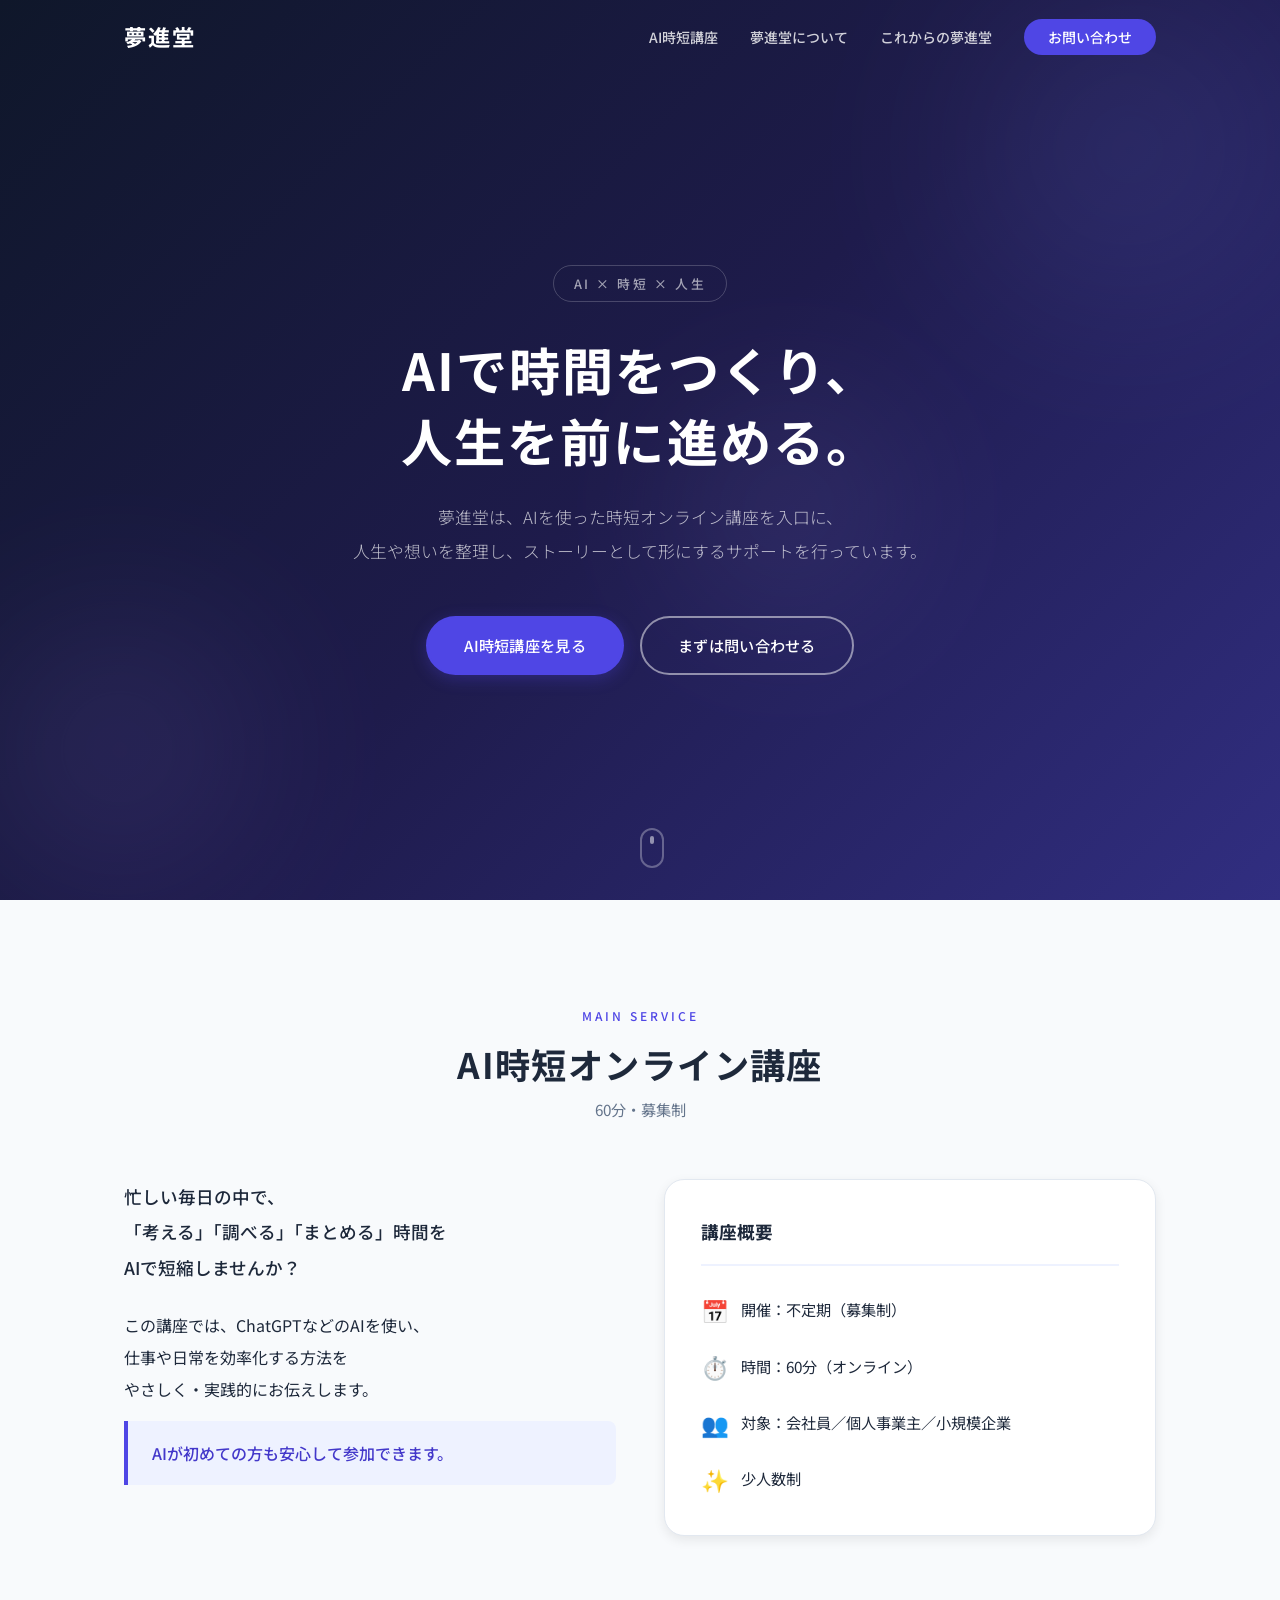
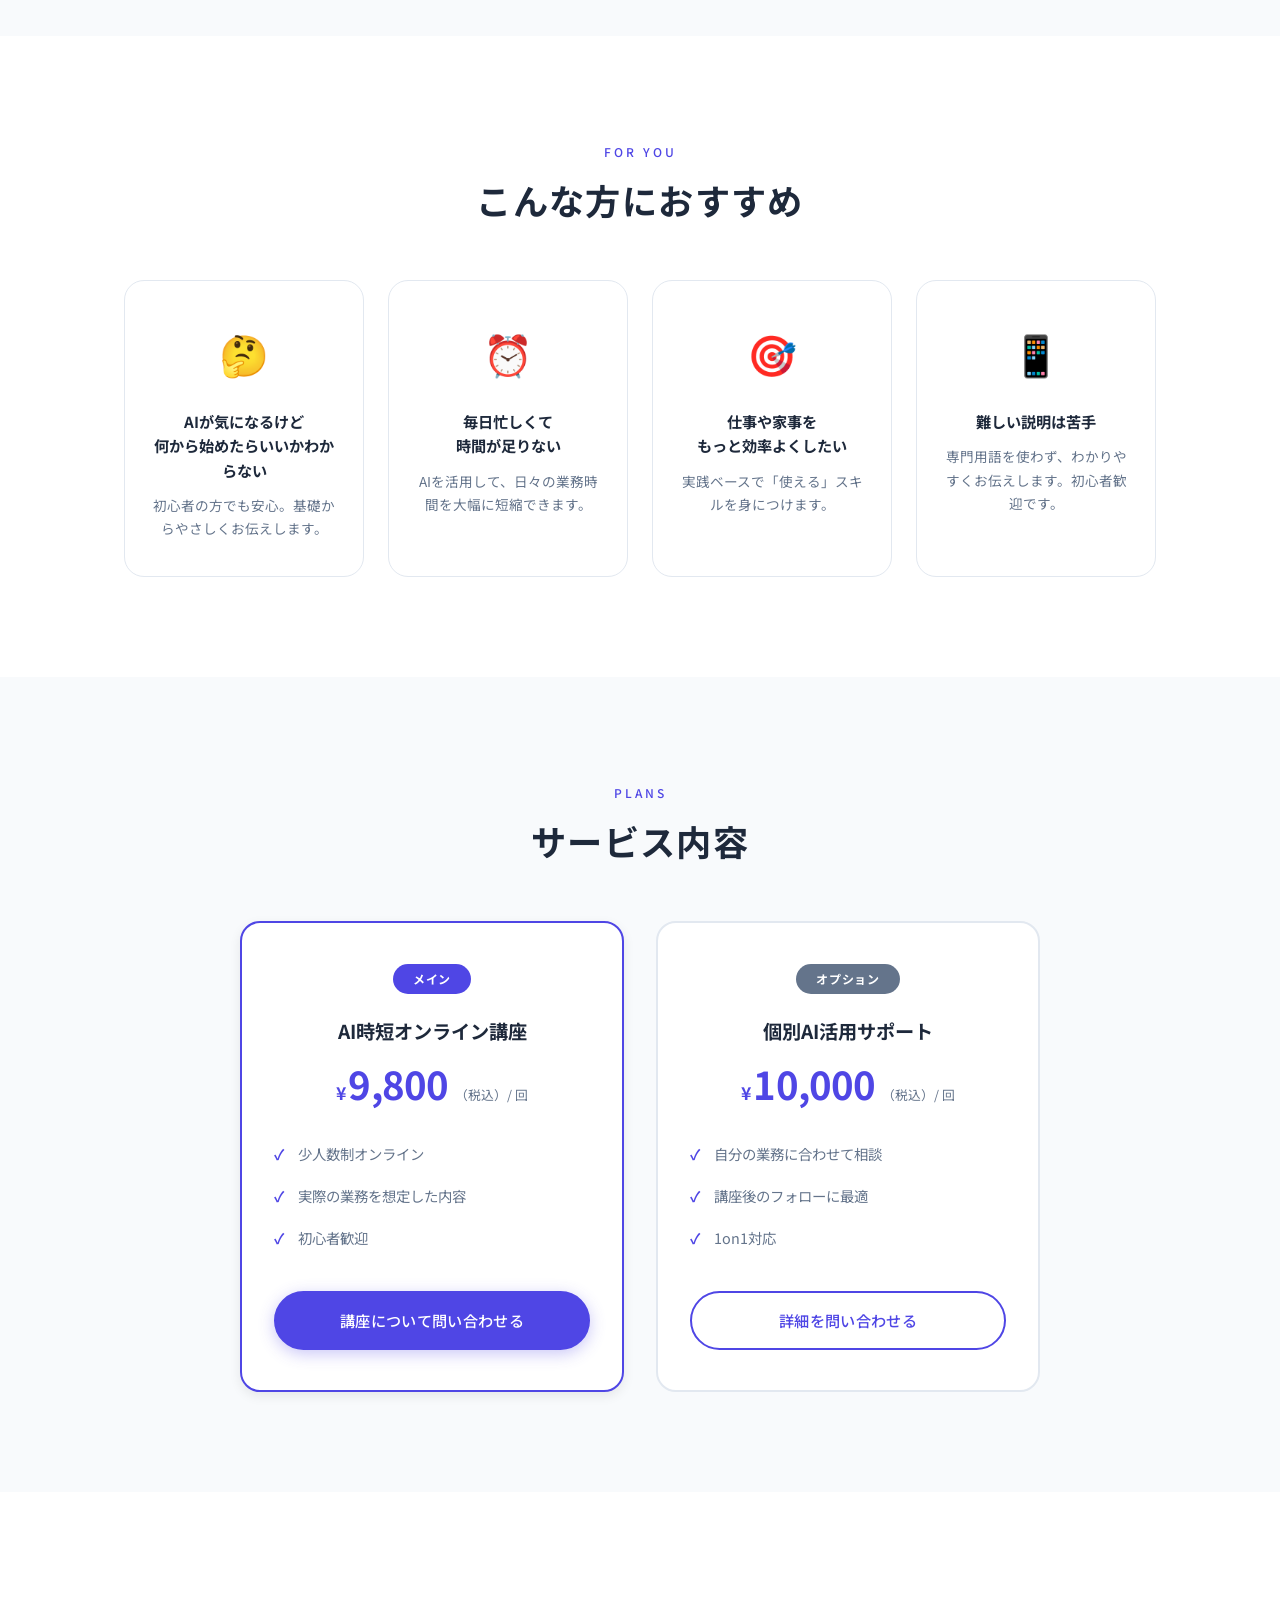
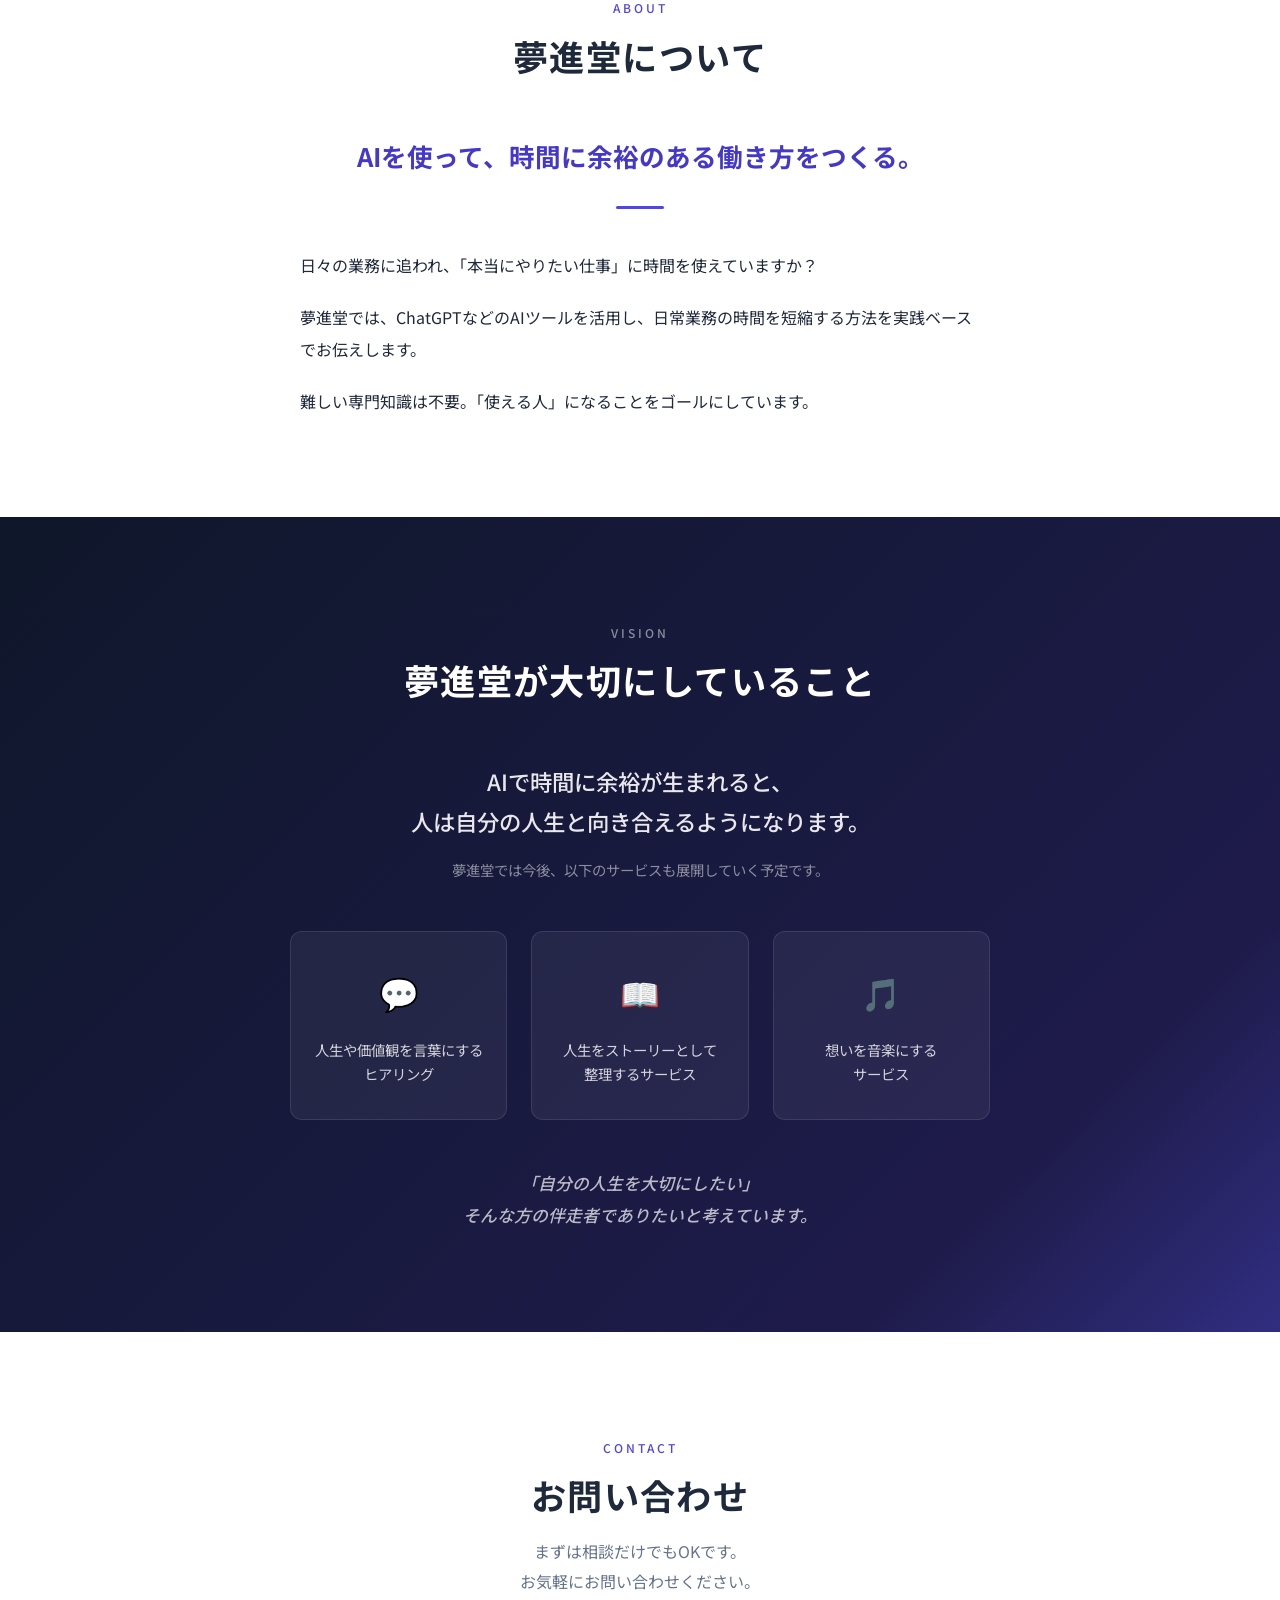
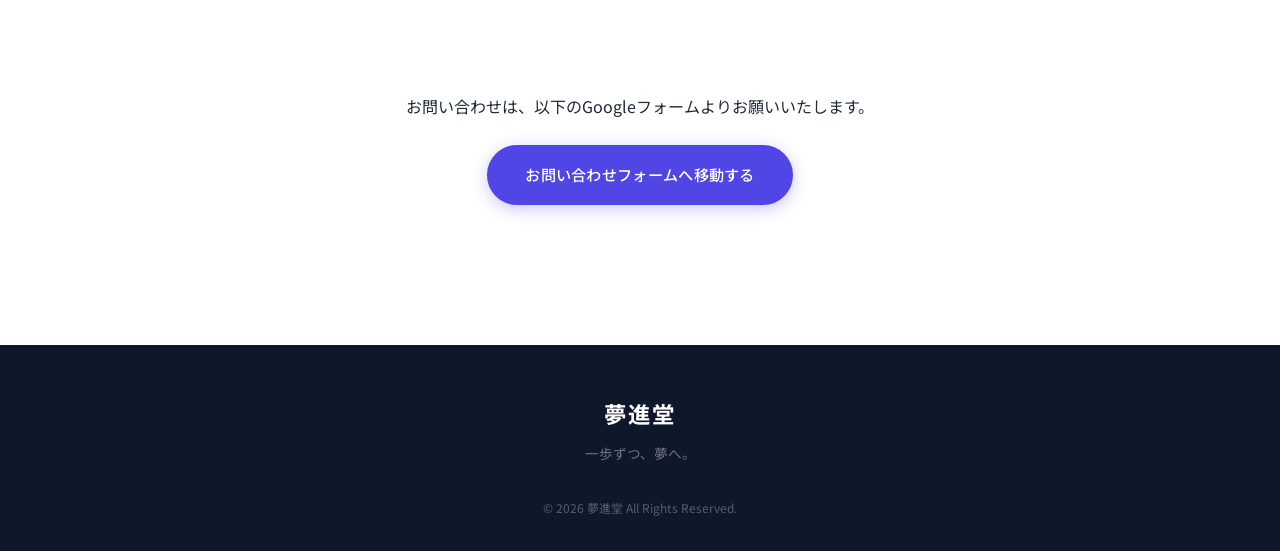
==== index.html @ 898b9e6b "Initial verification" ====
<!DOCTYPE html>
<html lang="ja">

<head>
    <meta charset="UTF-8">
    <meta name="viewport" content="width=device-width, initial-scale=1.0">
    <title>夢進堂 | AIで時間をつくり、人生を前に進める</title>
    <meta name="description" content="夢進堂は、AIを使った時短オンライン講座を入口に、人生や想いを整理し、ストーリーとして形にするサポートを行っています。会社員・個人事業主・小規模企業向け。">
    <meta property="og:title" content="夢進堂 | AIで時間をつくり、人生を前に進める">
    <meta property="og:description" content="AIを使った時短オンライン講座を入口に、人生や想いを整理し、ストーリーとして形にするサポートを行っています。">
    <meta property="og:type" content="website">
    <link rel="preconnect" href="https://fonts.googleapis.com">
    <link rel="preconnect" href="https://fonts.gstatic.com" crossorigin>
    <link href="https://fonts.googleapis.com/css2?family=Noto+Sans+JP:wght@300;400;500;700&display=swap"
        rel="stylesheet">
    <link rel="stylesheet" href="style.css">
</head>

<body>

    <!-- ========== ヘッダー ========== -->
    <header class="header" id="header">
        <div class="container header-inner">
            <a href="#" class="logo">夢進堂</a>
            <nav class="nav" id="nav">
                <ul class="nav-list">
                    <li><a href="#service" class="nav-link">AI時短講座</a></li>
                    <li><a href="#about" class="nav-link">夢進堂について</a></li>
                    <li><a href="#vision" class="nav-link">これからの夢進堂</a></li>
                    <li><a href="#contact" class="nav-link nav-cta">お問い合わせ</a></li>
                </ul>
            </nav>
            <button class="hamburger" id="hamburger" aria-label="メニューを開く">
                <span></span>
                <span></span>
                <span></span>
            </button>
        </div>
    </header>

    <!-- ========== ヒーロー ========== -->
    <section class="hero" id="hero">
        <div class="hero-orb hero-orb--1"></div>
        <div class="hero-orb hero-orb--2"></div>
        <div class="hero-orb hero-orb--3"></div>
        <div class="container hero-content">
            <p class="hero-label">AI × 時短 × 人生</p>
            <h1 class="hero-title">AIで時間をつくり、<br>人生を前に進める。</h1>
            <p class="hero-subtitle">夢進堂は、AIを使った時短オンライン講座を入口に、<br class="sp-hide">人生や想いを整理し、ストーリーとして形にするサポートを行っています。</p>
            <div class="hero-buttons">
                <a href="#service" class="btn btn--primary">AI時短講座を見る</a>
                <a href="#contact" class="btn btn--outline">まずは問い合わせる</a>
            </div>
        </div>
        <div class="scroll-indicator">
            <span></span>
        </div>
    </section>

    <!-- ========== サービス紹介 ========== -->
    <section class="section section--light" id="service">
        <div class="container">
            <div class="section-header fade-in">
                <span class="section-label">MAIN SERVICE</span>
                <h2 class="section-title">AI時短オンライン講座</h2>
                <p class="section-sub">60分・募集制</p>
            </div>
            <div class="service-grid fade-in">
                <div class="service-text">
                    <p class="service-lead">忙しい毎日の中で、<br>「考える」「調べる」「まとめる」時間を<br>AIで短縮しませんか？</p>
                    <p>この講座では、ChatGPTなどのAIを使い、<br>仕事や日常を効率化する方法を<br>やさしく・実践的にお伝えします。</p>
                    <p class="service-highlight">AIが初めての方も安心して参加できます。</p>
                </div>
                <div class="service-card">
                    <h3 class="service-card-title">講座概要</h3>
                    <ul class="service-list">
                        <li>
                            <span class="service-icon">📅</span>
                            <span>開催：不定期（募集制）</span>
                        </li>
                        <li>
                            <span class="service-icon">⏱️</span>
                            <span>時間：60分（オンライン）</span>
                        </li>
                        <li>
                            <span class="service-icon">👥</span>
                            <span>対象：会社員／個人事業主／小規模企業</span>
                        </li>
                        <li>
                            <span class="service-icon">✨</span>
                            <span>少人数制</span>
                        </li>
                    </ul>
                </div>
            </div>
        </div>
    </section>

    <!-- ========== こんな方におすすめ ========== -->
    <section class="section" id="features">
        <div class="container">
            <div class="section-header fade-in">
                <span class="section-label">FOR YOU</span>
                <h2 class="section-title">こんな方におすすめ</h2>
            </div>
            <div class="features-grid fade-in">
                <div class="feature-card">
                    <div class="feature-emoji">🤔</div>
                    <h3 class="feature-title">AIが気になるけど<br>何から始めたらいいかわからない</h3>
                    <p class="feature-desc">初心者の方でも安心。基礎からやさしくお伝えします。</p>
                </div>
                <div class="feature-card">
                    <div class="feature-emoji">⏰</div>
                    <h3 class="feature-title">毎日忙しくて<br>時間が足りない</h3>
                    <p class="feature-desc">AIを活用して、日々の業務時間を大幅に短縮できます。</p>
                </div>
                <div class="feature-card">
                    <div class="feature-emoji">🎯</div>
                    <h3 class="feature-title">仕事や家事を<br>もっと効率よくしたい</h3>
                    <p class="feature-desc">実践ベースで「使える」スキルを身につけます。</p>
                </div>
                <div class="feature-card">
                    <div class="feature-emoji">📱</div>
                    <h3 class="feature-title">難しい説明は苦手</h3>
                    <p class="feature-desc">専門用語を使わず、わかりやすくお伝えします。初心者歓迎です。</p>
                </div>
            </div>
        </div>
    </section>

    <!-- ========== サービス内容 ========== -->
    <section class="section section--light" id="plans">
        <div class="container">
            <div class="section-header fade-in">
                <span class="section-label">PLANS</span>
                <h2 class="section-title">サービス内容</h2>
            </div>
            <div class="plans-grid fade-in">
                <div class="plan-card plan-card--main">
                    <div class="plan-badge">メイン</div>
                    <h3 class="plan-title">AI時短オンライン講座</h3>
                    <div class="plan-price">
                        <span class="plan-price-yen">¥</span>
                        <span class="plan-price-num">9,800</span>
                        <span class="plan-price-unit">（税込）/ 回</span>
                    </div>
                    <ul class="plan-list">
                        <li>少人数制オンライン</li>
                        <li>実際の業務を想定した内容</li>
                        <li>初心者歓迎</li>
                    </ul>
                    <a href="#contact" class="btn btn--primary btn--full">講座について問い合わせる</a>
                </div>
                <div class="plan-card plan-card--option">
                    <div class="plan-badge plan-badge--option">オプション</div>
                    <h3 class="plan-title">個別AI活用サポート</h3>
                    <div class="plan-price">
                        <span class="plan-price-yen">¥</span>
                        <span class="plan-price-num">10,000</span>
                        <span class="plan-price-unit">（税込）/ 回</span>
                    </div>
                    <ul class="plan-list">
                        <li>自分の業務に合わせて相談</li>
                        <li>講座後のフォローに最適</li>
                        <li>1on1対応</li>
                    </ul>
                    <a href="#contact" class="btn btn--outline-dark btn--full">詳細を問い合わせる</a>
                </div>
            </div>
        </div>
    </section>

    <!-- ========== 夢進堂について ========== -->
    <section class="section" id="about">
        <div class="container">
            <div class="section-header fade-in">
                <span class="section-label">ABOUT</span>
                <h2 class="section-title">夢進堂について</h2>
            </div>
            <div class="about-content fade-in">
                <p class="about-lead">AIを使って、時間に余裕のある働き方をつくる。</p>
                <div class="about-body">
                    <p>日々の業務に追われ、「本当にやりたい仕事」に時間を使えていますか？</p>
                    <p>夢進堂では、ChatGPTなどのAIツールを活用し、日常業務の時間を短縮する方法を実践ベースでお伝えします。</p>
                    <p>難しい専門知識は不要。「使える人」になることをゴールにしています。</p>
                </div>
            </div>
        </div>
    </section>

    <!-- ========== これからの夢進堂 ========== -->
    <section class="section section--dark" id="vision">
        <div class="container">
            <div class="section-header fade-in">
                <span class="section-label section-label--light">VISION</span>
                <h2 class="section-title section-title--light">夢進堂が大切にしていること</h2>
            </div>
            <div class="vision-content fade-in">
                <p class="vision-lead">AIで時間に余裕が生まれると、<br>人は自分の人生と向き合えるようになります。</p>
                <p class="vision-intro">夢進堂では今後、以下のサービスも展開していく予定です。</p>
                <div class="vision-items">
                    <div class="vision-item">
                        <span class="vision-icon">💬</span>
                        <p>人生や価値観を言葉にする<br>ヒアリング</p>
                    </div>
                    <div class="vision-item">
                        <span class="vision-icon">📖</span>
                        <p>人生をストーリーとして<br>整理するサービス</p>
                    </div>
                    <div class="vision-item">
                        <span class="vision-icon">🎵</span>
                        <p>想いを音楽にする<br>サービス</p>
                    </div>
                </div>
                <p class="vision-closing">「自分の人生を大切にしたい」<br>そんな方の伴走者でありたいと考えています。</p>
            </div>
        </div>
    </section>

    <!-- ========== お問い合わせ ========== -->
    <section class="section" id="contact">
        <div class="container">
            <div class="section-header fade-in">
                <span class="section-label">CONTACT</span>
                <h2 class="section-title">お問い合わせ</h2>
                <p class="section-desc">まずは相談だけでもOKです。<br>お気軽にお問い合わせください。</p>
            </div>
            <div class="contact-wrap fade-in">
                <div class="contact-placeholder" style="text-align: center; padding: 40px 0;">
                    <p style="margin-bottom: 24px;">お問い合わせは、以下のGoogleフォームよりお願いいたします。</p>
                    <a href="https://docs.google.com/forms/" target="_blank" class="btn btn--primary"
                        id="googleFormBtn">お問い合わせフォームへ移動する</a>
                    <!-- 
                        Googleフォームを作成後、
                        1. 上記のhref=""の中にフォームのURLを入れてください。
                        2. もしくは、Googleフォームの「送信」→「< >」から埋め込みコードを取得し、
                           このdiv全体をそのコードに置き換えると、ページ内にフォームを表示できます。
                    -->
                </div>
            </div>
        </div>
    </section>

    <!-- ========== フッター ========== -->
    <footer class="footer">
        <div class="container footer-inner">
            <div class="footer-main">
                <p class="footer-logo">夢進堂</p>
                <p class="footer-tagline">一歩ずつ、夢へ。</p>
            </div>
            <p class="footer-copy">&copy; 2026 夢進堂 All Rights Reserved.</p>
        </div>
    </footer>

    <script src="script.js"></script>
</body>

</html>
---- style.css ----
/* ============================================
   夢進堂 - スタイルシート
   ============================================ */

/* ---------- カスタムプロパティ ---------- */
:root {
    --primary: #4f46e5;
    --primary-dark: #4338ca;
    --primary-light: #6366f1;
    --primary-subtle: #eef2ff;

    --text: #1e293b;
    --text-light: #64748b;
    --text-muted: #94a3b8;

    --bg: #ffffff;
    --bg-light: #f8fafc;
    --bg-dark: #0f172a;

    --border: #e2e8f0;

    --hero-start: #0f172a;
    --hero-mid: #1e1b4b;
    --hero-end: #312e81;

    --font: 'Noto Sans JP', 'Hiragino Sans', 'Hiragino Kaku Gothic ProN', 'Yu Gothic', sans-serif;

    --shadow-sm: 0 1px 3px rgba(0, 0, 0, 0.06);
    --shadow-md: 0 4px 12px rgba(0, 0, 0, 0.08);
    --shadow-lg: 0 12px 32px rgba(0, 0, 0, 0.1);
    --shadow-xl: 0 24px 48px rgba(0, 0, 0, 0.12);

    --radius-sm: 8px;
    --radius-md: 12px;
    --radius-lg: 20px;

    --ease: cubic-bezier(0.4, 0, 0.2, 1);
}

/* ---------- リセット ---------- */
*,
*::before,
*::after {
    margin: 0;
    padding: 0;
    box-sizing: border-box;
}

html {
    scroll-behavior: smooth;
    font-size: 16px;
}

body {
    font-family: var(--font);
    color: var(--text);
    background: var(--bg);
    line-height: 1.8;
    -webkit-font-smoothing: antialiased;
    overflow-x: hidden;
}

a {
    text-decoration: none;
    color: inherit;
    transition: color 0.3s var(--ease);
}

ul {
    list-style: none;
}

img {
    max-width: 100%;
    display: block;
}

/* ---------- コンテナ ---------- */
.container {
    width: 100%;
    max-width: 1080px;
    margin: 0 auto;
    padding: 0 24px;
}

/* ---------- ボタン ---------- */
.btn {
    display: inline-flex;
    align-items: center;
    justify-content: center;
    padding: 14px 36px;
    border-radius: 9999px;
    font-size: 0.95rem;
    font-weight: 500;
    letter-spacing: 0.02em;
    cursor: pointer;
    transition: all 0.3s var(--ease);
    border: 2px solid transparent;
    text-align: center;
}

.btn--primary {
    background: var(--primary);
    color: #fff;
    border-color: var(--primary);
    box-shadow: 0 4px 16px rgba(79, 70, 229, 0.3);
}

.btn--primary:hover {
    background: var(--primary-dark);
    border-color: var(--primary-dark);
    box-shadow: 0 6px 24px rgba(79, 70, 229, 0.4);
    transform: translateY(-2px);
}

.btn--outline {
    background: transparent;
    color: #fff;
    border-color: rgba(255, 255, 255, 0.5);
}

.btn--outline:hover {
    background: rgba(255, 255, 255, 0.1);
    border-color: #fff;
    transform: translateY(-2px);
}

.btn--outline-dark {
    background: transparent;
    color: var(--primary);
    border-color: var(--primary);
}

.btn--outline-dark:hover {
    background: var(--primary-subtle);
    transform: translateY(-2px);
}

.btn--full {
    width: 100%;
}

/* ============================================
   ヘッダー
   ============================================ */
.header {
    position: fixed;
    top: 0;
    left: 0;
    width: 100%;
    z-index: 1000;
    padding: 16px 0;
    transition: all 0.4s var(--ease);
}

.header.scrolled {
    background: rgba(255, 255, 255, 0.95);
    backdrop-filter: blur(12px);
    -webkit-backdrop-filter: blur(12px);
    box-shadow: 0 1px 12px rgba(0, 0, 0, 0.06);
    padding: 10px 0;
}

.header-inner {
    display: flex;
    align-items: center;
    justify-content: space-between;
}

.logo {
    font-size: 1.4rem;
    font-weight: 700;
    color: #fff;
    letter-spacing: 0.08em;
    transition: color 0.3s var(--ease);
}

.header.scrolled .logo {
    color: var(--text);
}

.nav-list {
    display: flex;
    align-items: center;
    gap: 32px;
}

.nav-link {
    font-size: 0.875rem;
    font-weight: 500;
    color: rgba(255, 255, 255, 0.8);
    transition: color 0.3s var(--ease);
    position: relative;
}

.nav-link::after {
    content: '';
    position: absolute;
    bottom: -4px;
    left: 0;
    width: 0;
    height: 2px;
    background: var(--primary-light);
    transition: width 0.3s var(--ease);
}

.nav-link:hover::after {
    width: 100%;
}

.nav-link:hover {
    color: #fff;
}

.header.scrolled .nav-link {
    color: var(--text-light);
}

.header.scrolled .nav-link:hover {
    color: var(--text);
}

.nav-cta {
    background: var(--primary);
    color: #fff !important;
    padding: 8px 24px;
    border-radius: 9999px;
    font-weight: 500;
}

.nav-cta::after {
    display: none;
}

.nav-cta:hover {
    background: var(--primary-dark);
    transform: translateY(-1px);
}

/* ハンバーガー */
.hamburger {
    display: none;
    background: none;
    border: none;
    cursor: pointer;
    width: 32px;
    height: 24px;
    position: relative;
    z-index: 1001;
}

.hamburger span {
    display: block;
    width: 100%;
    height: 2px;
    background: #fff;
    position: absolute;
    left: 0;
    transition: all 0.3s var(--ease);
}

.header.scrolled .hamburger span {
    background: var(--text);
}

.hamburger span:nth-child(1) {
    top: 0;
}

.hamburger span:nth-child(2) {
    top: 50%;
    transform: translateY(-50%);
}

.hamburger span:nth-child(3) {
    bottom: 0;
}

.hamburger.active span:nth-child(1) {
    top: 50%;
    transform: translateY(-50%) rotate(45deg);
}

.hamburger.active span:nth-child(2) {
    opacity: 0;
}

.hamburger.active span:nth-child(3) {
    bottom: 50%;
    transform: translateY(50%) rotate(-45deg);
}

/* ============================================
   ヒーロー
   ============================================ */
.hero {
    position: relative;
    min-height: 100vh;
    display: flex;
    align-items: center;
    justify-content: center;
    background: linear-gradient(135deg, var(--hero-start) 0%, var(--hero-mid) 50%, var(--hero-end) 100%);
    overflow: hidden;
}

.hero-orb {
    position: absolute;
    border-radius: 50%;
    filter: blur(80px);
    opacity: 0.15;
    pointer-events: none;
}

.hero-orb--1 {
    width: 500px;
    height: 500px;
    background: radial-gradient(circle, #818cf8, transparent 70%);
    top: -100px;
    right: -100px;
    animation: float1 8s ease-in-out infinite;
}

.hero-orb--2 {
    width: 400px;
    height: 400px;
    background: radial-gradient(circle, #a78bfa, transparent 70%);
    bottom: -50px;
    left: -80px;
    animation: float2 10s ease-in-out infinite;
}

.hero-orb--3 {
    width: 300px;
    height: 300px;
    background: radial-gradient(circle, #c4b5fd, transparent 70%);
    top: 40%;
    left: 50%;
    animation: float3 12s ease-in-out infinite;
}

@keyframes float1 {

    0%,
    100% {
        transform: translate(0, 0) scale(1);
    }

    50% {
        transform: translate(-40px, 60px) scale(1.1);
    }
}

@keyframes float2 {

    0%,
    100% {
        transform: translate(0, 0) scale(1);
    }

    50% {
        transform: translate(50px, -40px) scale(1.15);
    }
}

@keyframes float3 {

    0%,
    100% {
        transform: translate(0, 0) scale(1);
    }

    50% {
        transform: translate(-30px, -50px) scale(0.9);
    }
}

.hero-content {
    text-align: center;
    color: #fff;
    position: relative;
    z-index: 1;
    padding: 120px 24px 80px;
}

.hero-label {
    display: inline-block;
    font-size: 0.8rem;
    font-weight: 500;
    letter-spacing: 0.2em;
    color: rgba(255, 255, 255, 0.6);
    border: 1px solid rgba(255, 255, 255, 0.2);
    padding: 6px 20px;
    border-radius: 9999px;
    margin-bottom: 32px;
    animation: fadeInUp 0.8s var(--ease) 0.2s both;
}

.hero-title {
    font-size: clamp(1.8rem, 5vw, 3.2rem);
    font-weight: 700;
    line-height: 1.4;
    margin-bottom: 24px;
    letter-spacing: 0.04em;
    animation: fadeInUp 0.8s var(--ease) 0.4s both;
}

.hero-subtitle {
    font-size: clamp(0.9rem, 2vw, 1.05rem);
    line-height: 2;
    color: rgba(255, 255, 255, 0.7);
    margin-bottom: 48px;
    font-weight: 300;
    animation: fadeInUp 0.8s var(--ease) 0.6s both;
}

.hero-buttons {
    display: flex;
    gap: 16px;
    justify-content: center;
    flex-wrap: wrap;
    animation: fadeInUp 0.8s var(--ease) 0.8s both;
}

/* スクロールインジケーター */
.scroll-indicator {
    position: absolute;
    bottom: 32px;
    left: 50%;
    transform: translateX(-50%);
    z-index: 1;
    animation: fadeInUp 0.8s var(--ease) 1.2s both;
}

.scroll-indicator span {
    display: block;
    width: 24px;
    height: 40px;
    border: 2px solid rgba(255, 255, 255, 0.3);
    border-radius: 12px;
    position: relative;
}

.scroll-indicator span::after {
    content: '';
    position: absolute;
    top: 6px;
    left: 50%;
    width: 4px;
    height: 8px;
    background: rgba(255, 255, 255, 0.5);
    border-radius: 2px;
    transform: translateX(-50%);
    animation: scrollBounce 2s ease-in-out infinite;
}

@keyframes scrollBounce {

    0%,
    100% {
        transform: translateX(-50%) translateY(0);
        opacity: 1;
    }

    50% {
        transform: translateX(-50%) translateY(12px);
        opacity: 0.3;
    }
}

/* ============================================
   セクション共通
   ============================================ */
.section {
    padding: 100px 0;
}

.section--light {
    background: var(--bg-light);
}

.section--dark {
    background: linear-gradient(135deg, var(--hero-start) 0%, var(--hero-mid) 80%, var(--hero-end) 100%);
    color: #fff;
}

.section-header {
    text-align: center;
    margin-bottom: 56px;
}

.section-label {
    display: inline-block;
    font-size: 0.75rem;
    font-weight: 500;
    letter-spacing: 0.25em;
    color: var(--primary);
    margin-bottom: 12px;
    text-transform: uppercase;
}

.section-label--light {
    color: rgba(255, 255, 255, 0.5);
}

.section-title {
    font-size: clamp(1.5rem, 3.5vw, 2.2rem);
    font-weight: 700;
    line-height: 1.4;
    letter-spacing: 0.04em;
}

.section-title--light {
    color: #fff;
}

.section-sub {
    margin-top: 8px;
    color: var(--text-light);
    font-size: 0.95rem;
}

.section-desc {
    margin-top: 16px;
    color: var(--text-light);
    font-size: 1rem;
    line-height: 1.9;
}

/* ============================================
   サービスセクション
   ============================================ */
.service-grid {
    display: grid;
    grid-template-columns: 1fr 1fr;
    gap: 48px;
    align-items: start;
}

.service-text {
    font-size: 1rem;
    line-height: 2;
}

.service-lead {
    font-size: 1.1rem;
    font-weight: 500;
    margin-bottom: 24px;
    color: var(--text);
}

.service-text p+p {
    margin-top: 16px;
}

.service-highlight {
    margin-top: 24px;
    padding: 16px 24px;
    background: var(--primary-subtle);
    border-left: 4px solid var(--primary);
    border-radius: 0 var(--radius-sm) var(--radius-sm) 0;
    font-weight: 500;
    color: var(--primary-dark);
}

.service-card {
    background: var(--bg);
    border-radius: var(--radius-lg);
    padding: 36px;
    box-shadow: var(--shadow-md);
    border: 1px solid var(--border);
}

.service-card-title {
    font-size: 1.1rem;
    font-weight: 700;
    margin-bottom: 24px;
    padding-bottom: 16px;
    border-bottom: 2px solid var(--primary-subtle);
}

.service-list {
    display: flex;
    flex-direction: column;
    gap: 16px;
}

.service-list li {
    display: flex;
    align-items: center;
    gap: 12px;
    font-size: 0.95rem;
}

.service-icon {
    font-size: 1.4rem;
    flex-shrink: 0;
}

/* ============================================
   特徴セクション
   ============================================ */
.features-grid {
    display: grid;
    grid-template-columns: repeat(4, 1fr);
    gap: 24px;
}

.feature-card {
    background: var(--bg);
    border: 1px solid var(--border);
    border-radius: var(--radius-lg);
    padding: 36px 24px;
    text-align: center;
    transition: all 0.3s var(--ease);
}

.feature-card:hover {
    transform: translateY(-6px);
    box-shadow: var(--shadow-lg);
    border-color: var(--primary-subtle);
}

.feature-emoji {
    font-size: 2.5rem;
    margin-bottom: 20px;
}

.feature-title {
    font-size: 0.95rem;
    font-weight: 700;
    line-height: 1.6;
    margin-bottom: 12px;
}

.feature-desc {
    font-size: 0.85rem;
    color: var(--text-light);
    line-height: 1.7;
}

/* ============================================
   プランセクション
   ============================================ */
.plans-grid {
    display: grid;
    grid-template-columns: 1fr 1fr;
    gap: 32px;
    max-width: 800px;
    margin: 0 auto;
}

.plan-card {
    background: var(--bg);
    border-radius: var(--radius-lg);
    padding: 40px 32px;
    text-align: center;
    border: 2px solid var(--border);
    transition: all 0.3s var(--ease);
    position: relative;
}

.plan-card--main {
    border-color: var(--primary);
    box-shadow: var(--shadow-md);
}

.plan-card:hover {
    transform: translateY(-4px);
    box-shadow: var(--shadow-lg);
}

.plan-badge {
    display: inline-block;
    background: var(--primary);
    color: #fff;
    font-size: 0.75rem;
    font-weight: 700;
    padding: 4px 20px;
    border-radius: 9999px;
    margin-bottom: 20px;
    letter-spacing: 0.08em;
}

.plan-badge--option {
    background: var(--text-light);
}

.plan-title {
    font-size: 1.2rem;
    font-weight: 700;
    margin-bottom: 16px;
}

.plan-price {
    margin-bottom: 24px;
    display: flex;
    align-items: baseline;
    justify-content: center;
    gap: 2px;
}

.plan-price-yen {
    font-size: 1.1rem;
    font-weight: 700;
    color: var(--primary);
}

.plan-price-num {
    font-size: 2.4rem;
    font-weight: 700;
    color: var(--primary);
    line-height: 1;
    letter-spacing: -0.02em;
}

.plan-price-unit {
    font-size: 0.8rem;
    color: var(--text-light);
    margin-left: 4px;
}

.form-error {
    background: #fef2f2;
    border: 1px solid #fecaca;
    color: #dc2626;
    padding: 12px 16px;
    border-radius: var(--radius-sm);
    font-size: 0.85rem;
    line-height: 1.6;
}

.btn-loading {
    display: inline-flex;
    align-items: center;
    gap: 8px;
}

.btn[disabled] {
    opacity: 0.6;
    cursor: not-allowed;
    transform: none !important;
}

.plan-list {
    text-align: left;
    margin-bottom: 32px;
}

.plan-list li {
    padding: 8px 0;
    font-size: 0.9rem;
    color: var(--text-light);
    position: relative;
    padding-left: 24px;
}

.plan-list li::before {
    content: '✓';
    position: absolute;
    left: 0;
    color: var(--primary);
    font-weight: 700;
}

/* ============================================
   Aboutセクション
   ============================================ */
.about-content {
    max-width: 680px;
    margin: 0 auto;
    text-align: center;
}

.about-lead {
    font-size: clamp(1.2rem, 2.5vw, 1.6rem);
    font-weight: 700;
    line-height: 1.6;
    margin-bottom: 40px;
    color: var(--primary-dark);
    position: relative;
    padding-bottom: 32px;
}

.about-lead::after {
    content: '';
    position: absolute;
    bottom: 0;
    left: 50%;
    transform: translateX(-50%);
    width: 48px;
    height: 3px;
    background: var(--primary);
    border-radius: 2px;
}

.about-body {
    text-align: left;
    font-size: 1rem;
    line-height: 2;
}

.about-body p+p {
    margin-top: 20px;
}

/* ============================================
   ビジョンセクション
   ============================================ */
.vision-content {
    max-width: 700px;
    margin: 0 auto;
    text-align: center;
}

.vision-lead {
    font-size: clamp(1.1rem, 2.5vw, 1.4rem);
    font-weight: 500;
    line-height: 1.8;
    margin-bottom: 16px;
    color: rgba(255, 255, 255, 0.9);
}

.vision-intro {
    font-size: 0.9rem;
    color: rgba(255, 255, 255, 0.5);
    margin-bottom: 48px;
}

.vision-items {
    display: grid;
    grid-template-columns: repeat(3, 1fr);
    gap: 24px;
    margin-bottom: 48px;
}

.vision-item {
    background: rgba(255, 255, 255, 0.06);
    border: 1px solid rgba(255, 255, 255, 0.1);
    border-radius: var(--radius-md);
    padding: 32px 20px;
    transition: all 0.3s var(--ease);
}

.vision-item:hover {
    background: rgba(255, 255, 255, 0.1);
    transform: translateY(-4px);
}

.vision-icon {
    font-size: 2rem;
    display: block;
    margin-bottom: 16px;
}

.vision-item p {
    font-size: 0.9rem;
    line-height: 1.7;
    color: rgba(255, 255, 255, 0.8);
}

.vision-closing {
    font-size: 1.05rem;
    font-weight: 500;
    line-height: 1.9;
    color: rgba(255, 255, 255, 0.7);
    font-style: italic;
}

/* ============================================
   お問い合わせセクション
   ============================================ */
.contact-wrap {
    max-width: 560px;
    margin: 0 auto;
}

.contact-form {
    display: flex;
    flex-direction: column;
    gap: 24px;
}

.form-group {
    display: flex;
    flex-direction: column;
    gap: 6px;
}

.form-group label {
    font-size: 0.85rem;
    font-weight: 500;
    color: var(--text);
}

.req {
    color: #ef4444;
    font-size: 0.8rem;
}

.form-group input,
.form-group select,
.form-group textarea {
    width: 100%;
    padding: 14px 16px;
    border: 1px solid var(--border);
    border-radius: var(--radius-sm);
    font-family: var(--font);
    font-size: 0.95rem;
    color: var(--text);
    background: var(--bg);
    transition: border-color 0.3s var(--ease), box-shadow 0.3s var(--ease);
    outline: none;
}

.form-group input:focus,
.form-group select:focus,
.form-group textarea:focus {
    border-color: var(--primary);
    box-shadow: 0 0 0 3px rgba(79, 70, 229, 0.1);
}

.form-group input::placeholder,
.form-group textarea::placeholder {
    color: var(--text-muted);
}

.form-group textarea {
    resize: vertical;
    min-height: 120px;
}

.contact-thanks {
    text-align: center;
    padding: 60px 24px;
}

.thanks-icon {
    font-size: 3rem;
    margin-bottom: 24px;
}

.contact-thanks h3 {
    font-size: 1.3rem;
    font-weight: 700;
    margin-bottom: 12px;
}

.contact-thanks p {
    color: var(--text-light);
}

/* ============================================
   フッター
   ============================================ */
.footer {
    background: var(--bg-dark);
    color: rgba(255, 255, 255, 0.6);
    padding: 48px 0 32px;
}

.footer-inner {
    text-align: center;
}

.footer-logo {
    font-size: 1.4rem;
    font-weight: 700;
    color: #fff;
    letter-spacing: 0.08em;
    margin-bottom: 8px;
}

.footer-tagline {
    font-size: 0.85rem;
    color: rgba(255, 255, 255, 0.4);
    margin-bottom: 32px;
}

.footer-copy {
    font-size: 0.75rem;
    color: rgba(255, 255, 255, 0.3);
}

/* ============================================
   フェードインアニメーション
   ============================================ */
.fade-in {
    opacity: 0;
    transform: translateY(32px);
    transition: opacity 0.8s var(--ease), transform 0.8s var(--ease);
}

.fade-in.visible {
    opacity: 1;
    transform: translateY(0);
}

@keyframes fadeInUp {
    from {
        opacity: 0;
        transform: translateY(24px);
    }

    to {
        opacity: 1;
        transform: translateY(0);
    }
}

/* ============================================
   レスポンシブ
   ============================================ */
@media (max-width: 900px) {
    .features-grid {
        grid-template-columns: repeat(2, 1fr);
    }
}

@media (max-width: 768px) {
    .section {
        padding: 72px 0;
    }

    /* ナビ */
    .hamburger {
        display: block;
    }

    .nav {
        position: fixed;
        top: 0;
        right: -100%;
        width: 80%;
        max-width: 320px;
        height: 100vh;
        background: var(--bg);
        box-shadow: -8px 0 32px rgba(0, 0, 0, 0.15);
        transition: right 0.4s var(--ease);
        z-index: 1000;
        display: flex;
        align-items: center;
        justify-content: center;
    }

    .nav.open {
        right: 0;
    }

    .nav-list {
        flex-direction: column;
        gap: 24px;
    }

    .nav-link {
        font-size: 1rem;
        color: var(--text) !important;
    }

    .nav-cta {
        color: #fff !important;
    }

    .nav-link::after {
        bottom: -2px;
    }

    .nav-overlay {
        position: fixed;
        top: 0;
        left: 0;
        width: 100%;
        height: 100%;
        background: rgba(0, 0, 0, 0.4);
        z-index: 999;
        opacity: 0;
        pointer-events: none;
        transition: opacity 0.3s var(--ease);
    }

    .nav-overlay.open {
        opacity: 1;
        pointer-events: auto;
    }

    /* ヒーロー */
    .hero-content {
        padding: 100px 20px 60px;
    }

    .hero-subtitle {
        font-size: 0.9rem;
    }

    .sp-hide {
        display: none;
    }

    /* サービス */
    .service-grid {
        grid-template-columns: 1fr;
        gap: 32px;
    }

    /* プラン */
    .plans-grid {
        grid-template-columns: 1fr;
        max-width: 400px;
    }

    /* ビジョン */
    .vision-items {
        grid-template-columns: 1fr;
        max-width: 320px;
        margin-left: auto;
        margin-right: auto;
    }
}

@media (max-width: 480px) {
    .section {
        padding: 56px 0;
    }

    .section-header {
        margin-bottom: 40px;
    }

    .features-grid {
        grid-template-columns: 1fr;
        max-width: 360px;
        margin-left: auto;
        margin-right: auto;
    }

    .hero-buttons {
        flex-direction: column;
        align-items: center;
    }

    .hero-buttons .btn {
        width: 100%;
        max-width: 280px;
    }
}
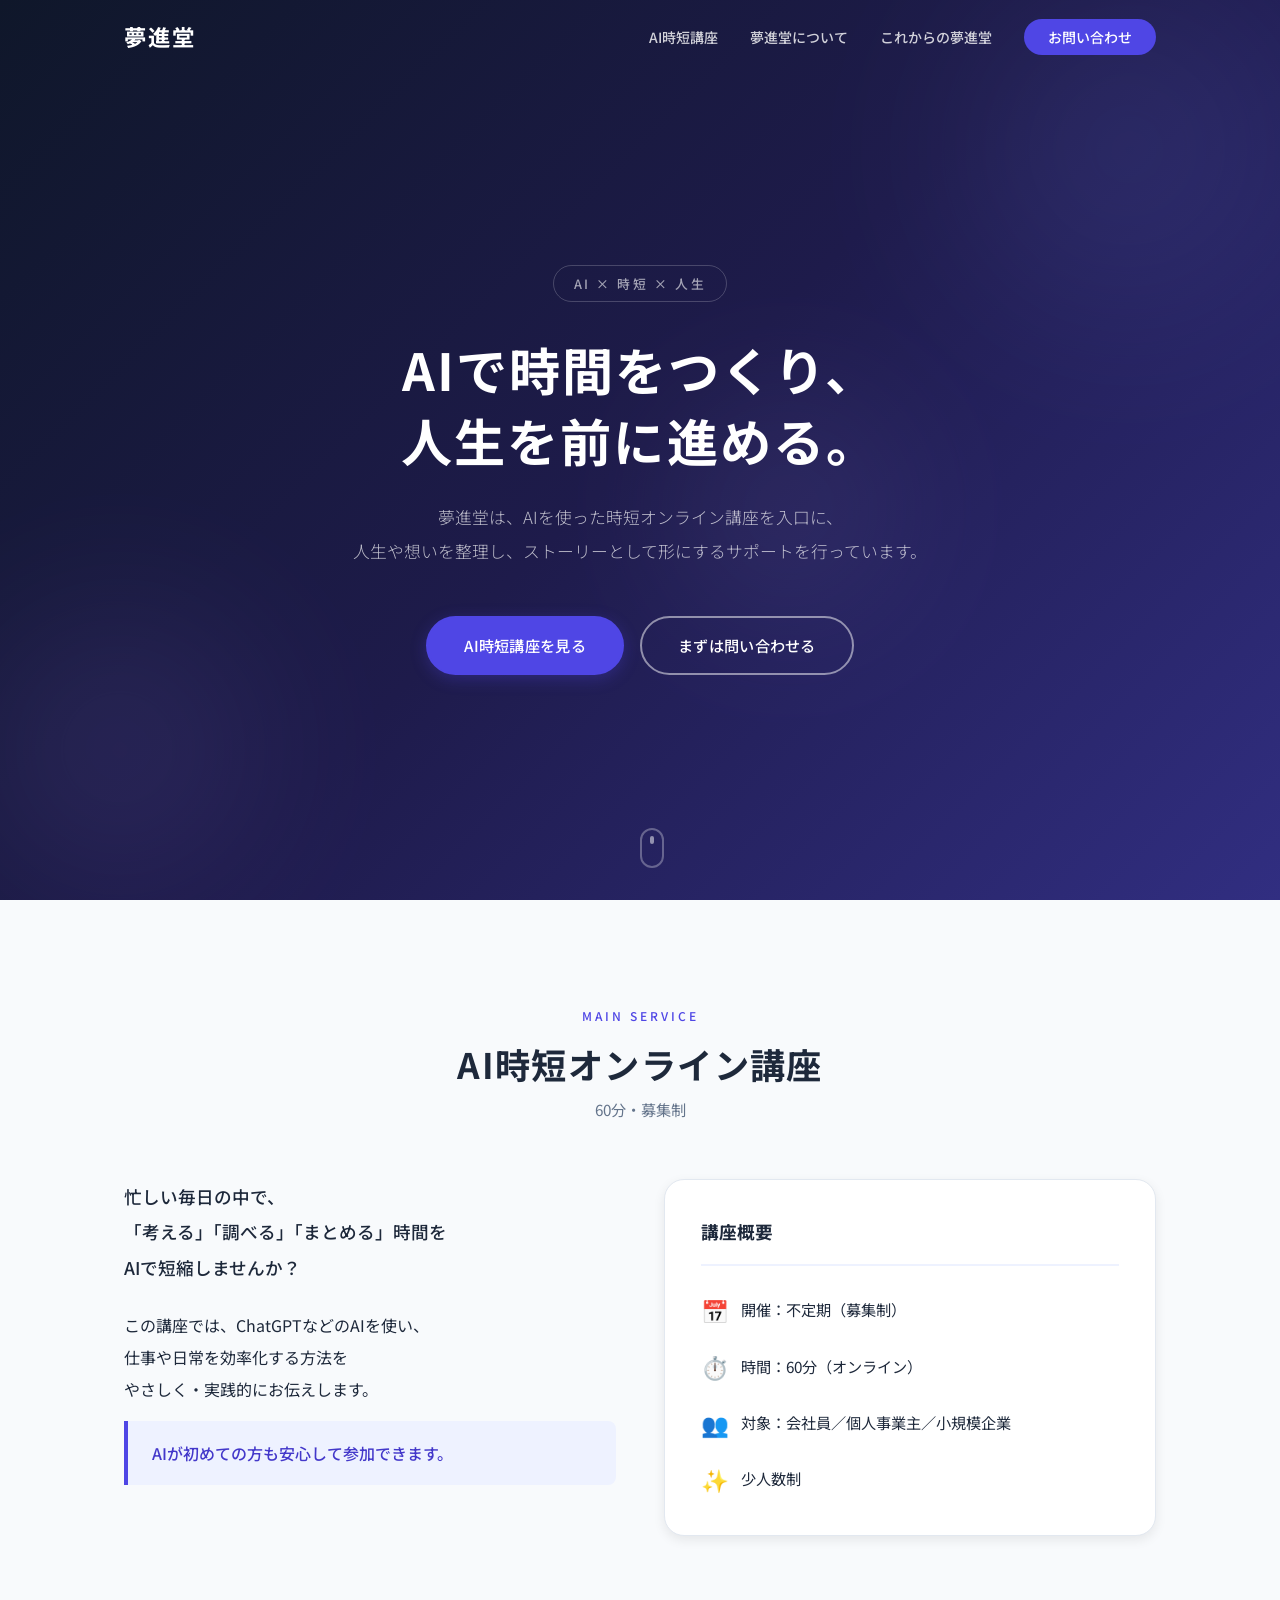
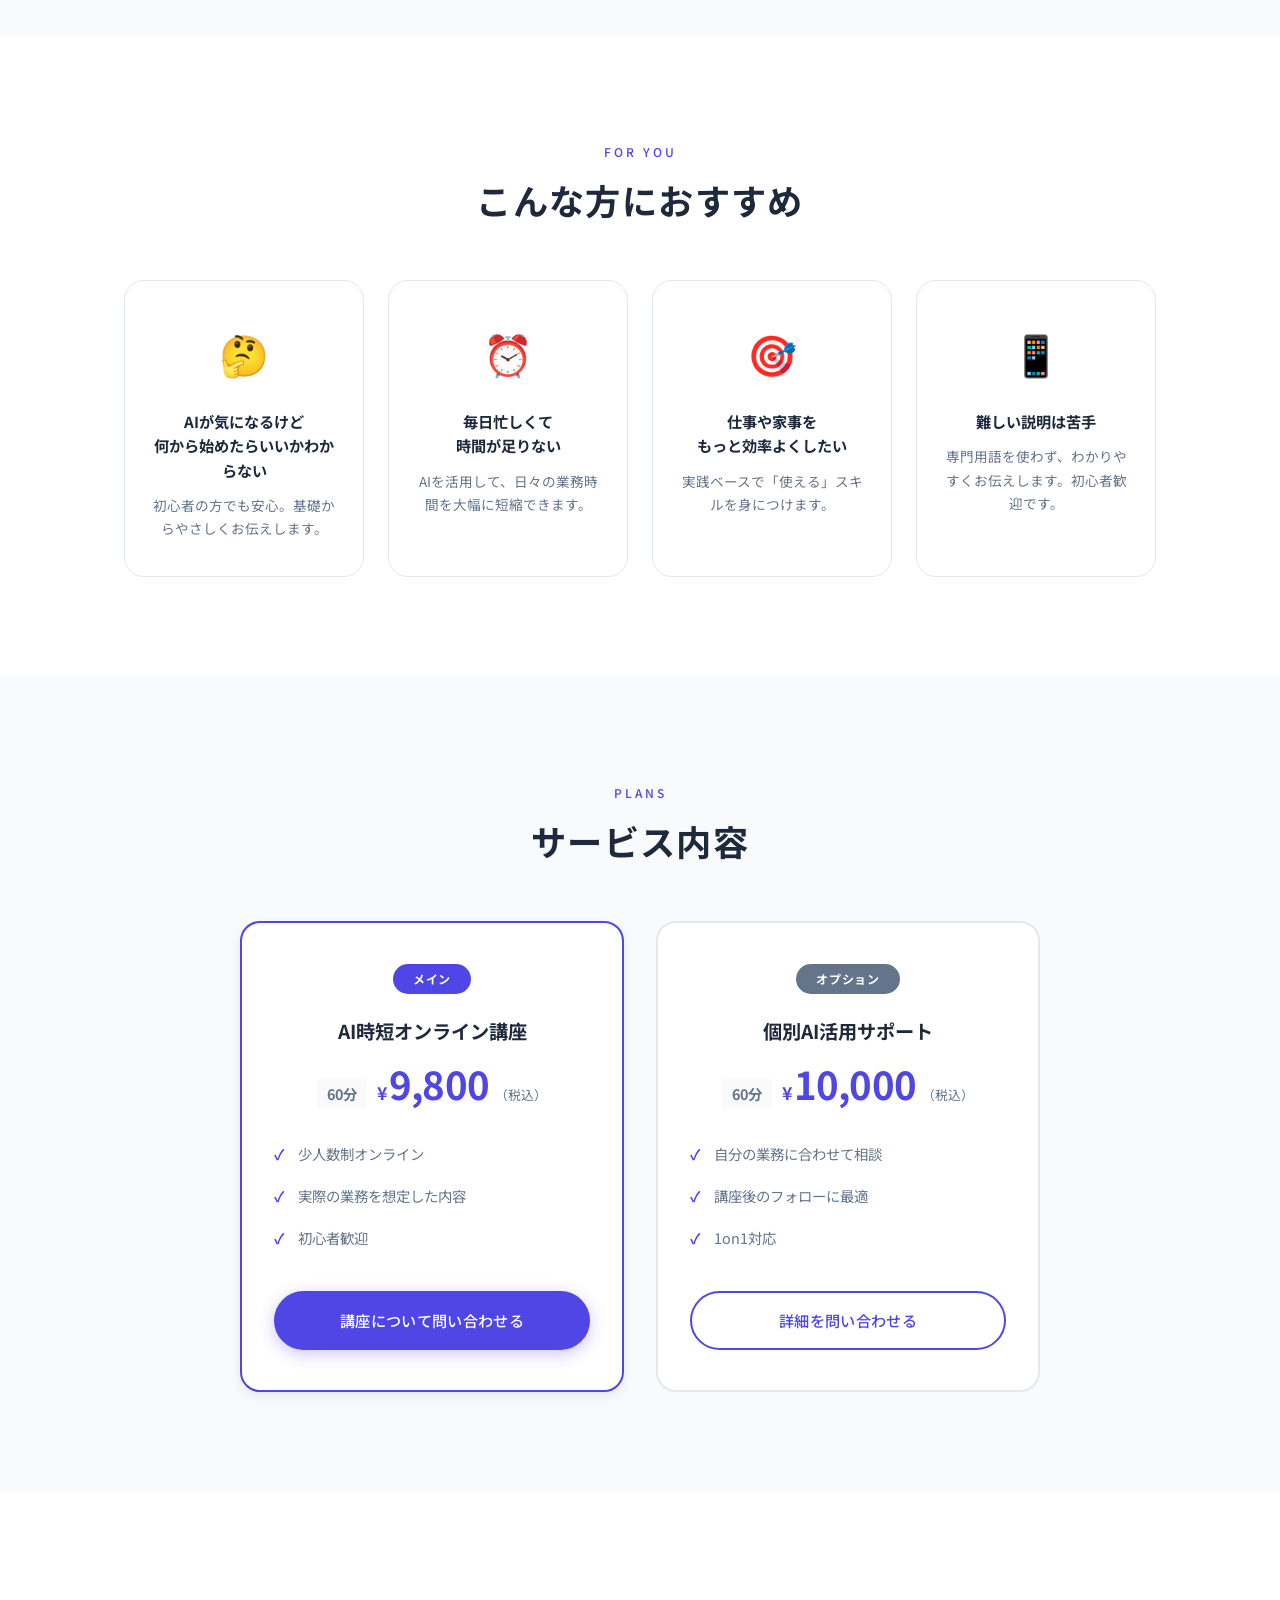
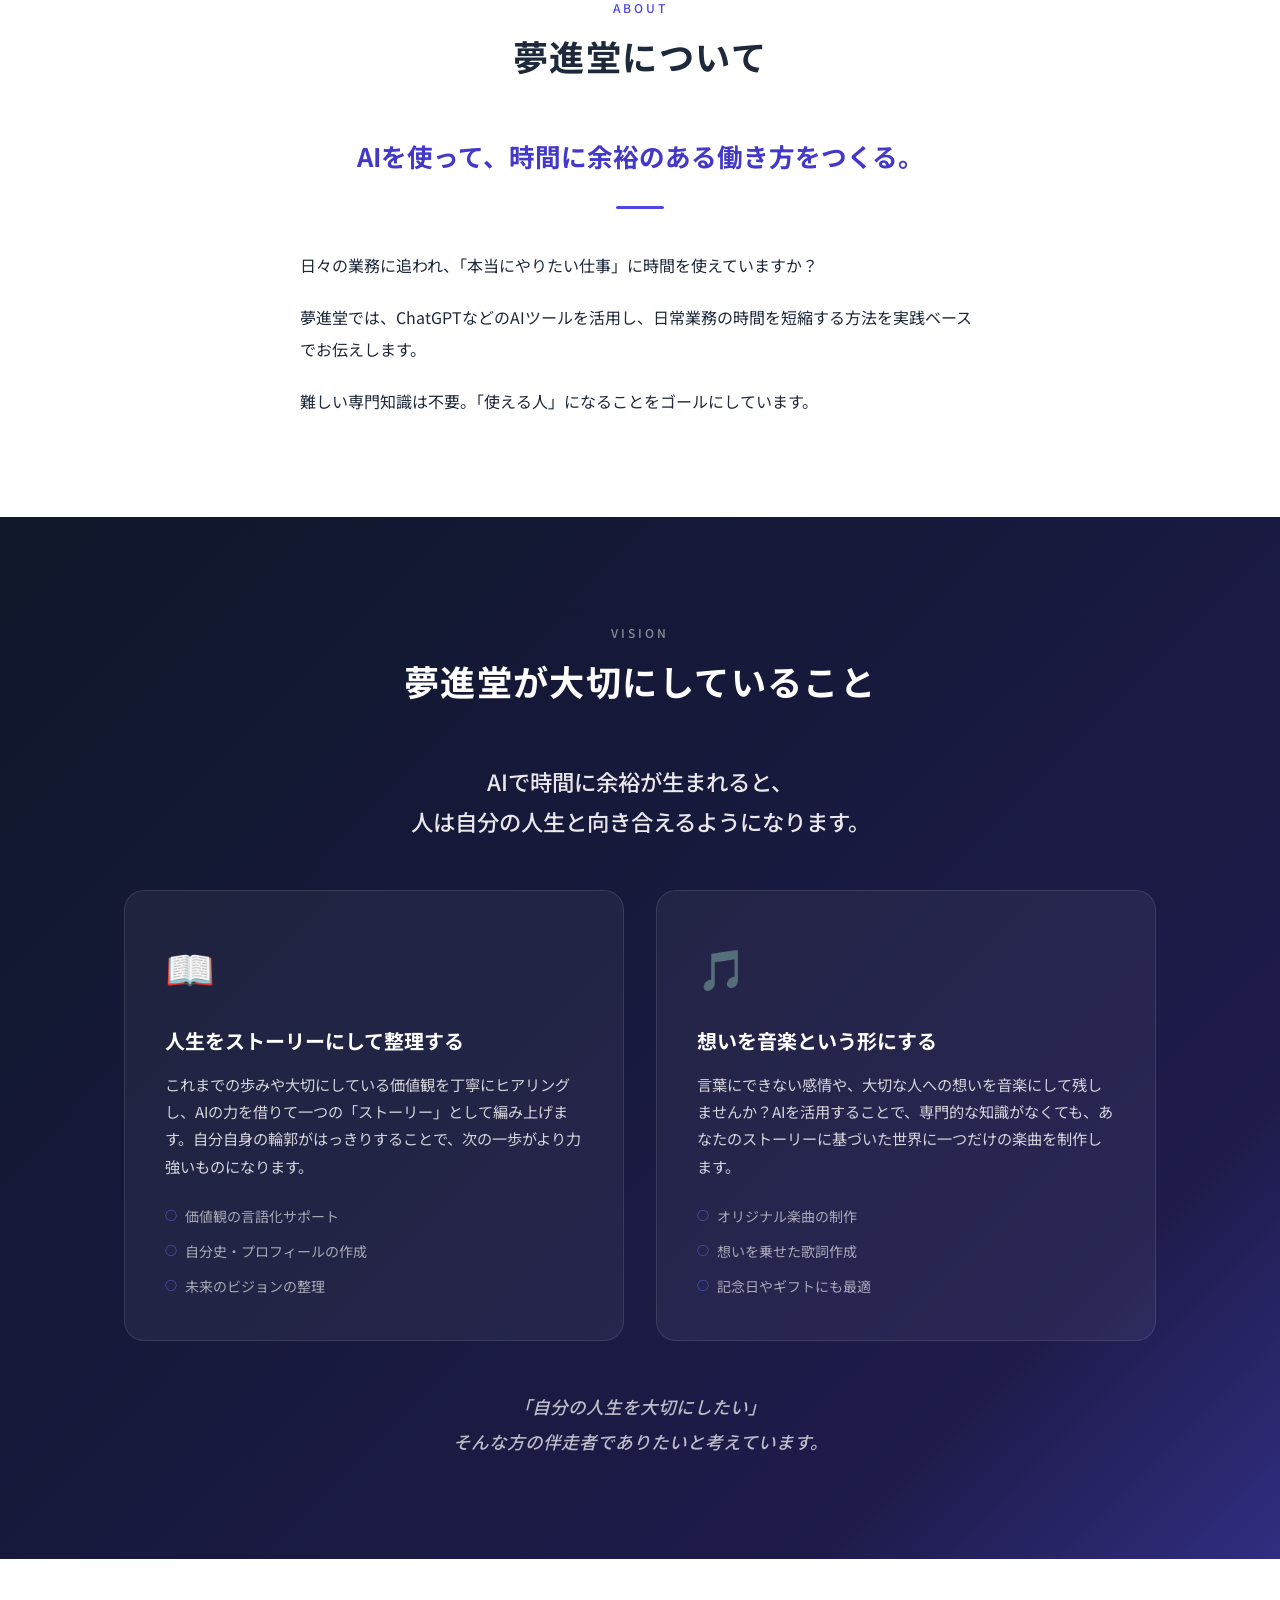
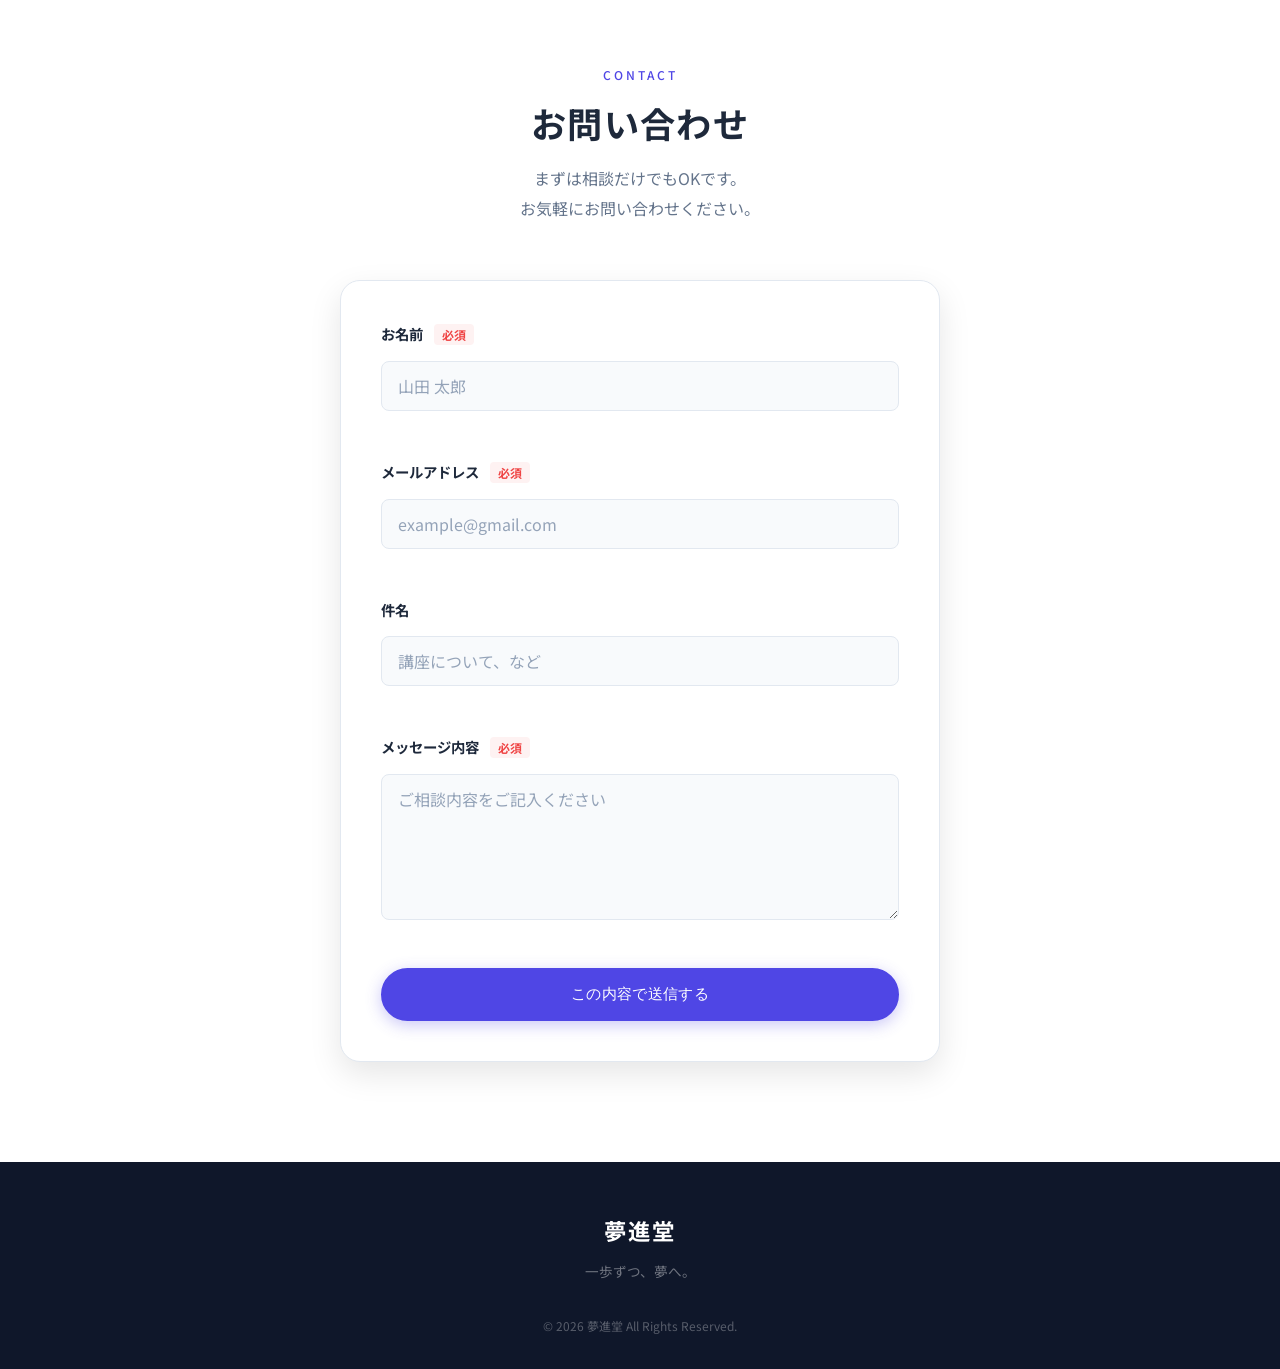
==== commit cb79d48c: "Webサイトの内容を更新" ====
--- a/index.html
+++ b/index.html
@@ -140,9 +140,10 @@
                     <div class="plan-badge">メイン</div>
                     <h3 class="plan-title">AI時短オンライン講座</h3>
                     <div class="plan-price">
+                        <span class="plan-duration">60分</span>
                         <span class="plan-price-yen">¥</span>
                         <span class="plan-price-num">9,800</span>
-                        <span class="plan-price-unit">（税込）/ 回</span>
+                        <span class="plan-price-unit">（税込）</span>
                     </div>
                     <ul class="plan-list">
                         <li>少人数制オンライン</li>
@@ -155,9 +156,10 @@
                     <div class="plan-badge plan-badge--option">オプション</div>
                     <h3 class="plan-title">個別AI活用サポート</h3>
                     <div class="plan-price">
+                        <span class="plan-duration">60分</span>
                         <span class="plan-price-yen">¥</span>
                         <span class="plan-price-num">10,000</span>
-                        <span class="plan-price-unit">（税込）/ 回</span>
+                        <span class="plan-price-unit">（税込）</span>
                     </div>
                     <ul class="plan-list">
                         <li>自分の業務に合わせて相談</li>
@@ -197,23 +199,36 @@
             </div>
             <div class="vision-content fade-in">
                 <p class="vision-lead">AIで時間に余裕が生まれると、<br>人は自分の人生と向き合えるようになります。</p>
-                <p class="vision-intro">夢進堂では今後、以下のサービスも展開していく予定です。</p>
-                <div class="vision-items">
-                    <div class="vision-item">
-                        <span class="vision-icon">💬</span>
-                        <p>人生や価値観を言葉にする<br>ヒアリング</p>
-                    </div>
-                    <div class="vision-item">
-                        <span class="vision-icon">📖</span>
-                        <p>人生をストーリーとして<br>整理するサービス</p>
-                    </div>
-                    <div class="vision-item">
-                        <span class="vision-icon">🎵</span>
-                        <p>想いを音楽にする<br>サービス</p>
-                    </div>
-                </div>
-                <p class="vision-closing">「自分の人生を大切にしたい」<br>そんな方の伴走者でありたいと考えています。</p>
-            </div>
+            </div>
+            <div class="expanded-services fade-in">
+                <!-- 人生ストーリーサービス -->
+                <div class="service-detail-card">
+                    <div class="service-detail-icon">📖</div>
+                    <h3 class="service-detail-title">人生をストーリーにして整理する</h3>
+                    <p class="service-detail-text">
+                        これまでの歩みや大切にしている価値観を丁寧にヒアリングし、AIの力を借りて一つの「ストーリー」として編み上げます。自分自身の輪郭がはっきりすることで、次の一歩がより力強いものになります。
+                    </p>
+                    <ul class="service-detail-list">
+                        <li>価値観の言語化サポート</li>
+                        <li>自分史・プロフィールの作成</li>
+                        <li>未来のビジョンの整理</li>
+                    </ul>
+                </div>
+                <!-- 音楽制作サービス -->
+                <div class="service-detail-card">
+                    <div class="service-detail-icon">🎵</div>
+                    <h3 class="service-detail-title">想いを音楽という形にする</h3>
+                    <p class="service-detail-text">
+                        言葉にできない感情や、大切な人への想いを音楽にして残しませんか？AIを活用することで、専門的な知識がなくても、あなたのストーリーに基づいた世界に一つだけの楽曲を制作します。
+                    </p>
+                    <ul class="service-detail-list">
+                        <li>オリジナル楽曲の制作</li>
+                        <li>想いを乗せた歌詞作成</li>
+                        <li>記念日やギフトにも最適</li>
+                    </ul>
+                </div>
+            </div>
+            <p class="vision-closing fade-in">「自分の人生を大切にしたい」<br>そんな方の伴走者でありたいと考えています。</p>
         </div>
     </section>
 
@@ -226,20 +241,41 @@
                 <p class="section-desc">まずは相談だけでもOKです。<br>お気軽にお問い合わせください。</p>
             </div>
             <div class="contact-wrap fade-in">
-                <div class="contact-placeholder" style="text-align: center; padding: 40px 0;">
-                    <p style="margin-bottom: 24px;">お問い合わせは、以下のGoogleフォームよりお願いいたします。</p>
-                    <a href="https://docs.google.com/forms/" target="_blank" class="btn btn--primary"
-                        id="googleFormBtn">お問い合わせフォームへ移動する</a>
-                    <!-- 
-                        Googleフォームを作成後、
-                        1. 上記のhref=""の中にフォームのURLを入れてください。
-                        2. もしくは、Googleフォームの「送信」→「< >」から埋め込みコードを取得し、
-                           このdiv全体をそのコードに置き換えると、ページ内にフォームを表示できます。
-                    -->
-                </div>
-            </div>
-        </div>
-    </section>
+                <form id="contactForm" class="contact-form" action="contact.php" method="POST">
+                    <div class="form-group">
+                        <label for="name">お名前 <span class="required">必須</span></label>
+                        <input type="text" id="name" name="name" placeholder="山田 太郎" required>
+                    </div>
+                    <div class="form-group">
+                        <label for="email">メールアドレス <span class="required">必須</span></label>
+                        <input type="email" id="email" name="email" placeholder="example@gmail.com" required>
+                    </div>
+                    <div class="form-group">
+                        <label for="subject">件名</label>
+                        <input type="text" id="subject" name="subject" placeholder="講座について、など">
+                    </div>
+                    <div class="form-group">
+                        <label for="message">メッセージ内容 <span class="required">必須</span></label>
+                        <textarea id="message" name="message" rows="5" placeholder="ご相談内容をご記入ください" required></textarea>
+                    </div>
+                    <div id="formStatus" class="form-status"></div>
+                    <div class="form-submit">
+                        <button type="submit" class="btn btn--primary btn--full" id="submitBtn">
+                            <span class="btn-text">この内容で送信する</span>
+                        </button>
+                    </div>
+                </form>
+            </div>
+        </div>
+    </section>
+
+    <!-- ========== トップへ戻るボタン ========== -->
+    <a href="#" class="back-to-top" id="backToTop" aria-label="トップへ戻る">
+        <svg xmlns="http://www.w3.org/2000/svg" width="24" height="24" viewBox="0 0 24 24" fill="none"
+            stroke="currentColor" stroke-width="2" stroke-linecap="round" stroke-linejoin="round">
+            <polyline points="18 15 12 9 6 15"></polyline>
+        </svg>
+    </a>
 
     <!-- ========== フッター ========== -->
     <footer class="footer">
--- a/style.css
+++ b/style.css
@@ -719,6 +719,16 @@
     margin-left: 4px;
 }
 
+.plan-duration {
+    font-size: 0.9rem;
+    font-weight: 700;
+    color: var(--text-light);
+    margin-right: 8px;
+    background: var(--bg-light);
+    padding: 2px 10px;
+    border-radius: 4px;
+}
+
 .form-error {
     background: #fef2f2;
     border: 1px solid #fecaca;
@@ -1132,13 +1142,246 @@
         margin-right: auto;
     }
 
-    .hero-buttons {
-        flex-direction: column;
-        align-items: center;
-    }
-
     .hero-buttons .btn {
         width: 100%;
         max-width: 280px;
     }
+}
+
+/* ============================================
+   トップへ戻るボタン
+   ============================================ */
+.back-to-top {
+    position: fixed;
+    bottom: 24px;
+    right: 24px;
+    width: 48px;
+    height: 48px;
+    background: var(--primary);
+    color: #fff;
+    border-radius: 50%;
+    display: flex;
+    align-items: center;
+    justify-content: center;
+    z-index: 999;
+    opacity: 0;
+    visibility: hidden;
+    transform: translateY(20px);
+    transition: all 0.3s var(--ease);
+    box-shadow: 0 4px 12px rgba(0, 0, 0, 0.15);
+}
+
+.back-to-top.visible {
+    opacity: 1;
+    visibility: visible;
+    transform: translateY(0);
+}
+
+.back-to-top:hover {
+    background: var(--primary-dark);
+    transform: translateY(-4px);
+    box-shadow: 0 6px 16px rgba(0, 0, 0, 0.2);
+}
+
+.back-to-top svg {
+    width: 24px;
+    height: 24px;
+    stroke-width: 2.5;
+}
+
+/* ============================================
+   拡張サービス一覧（ビジョン内）
+   ============================================ */
+.expanded-services {
+    display: grid;
+    grid-template-columns: 1fr 1fr;
+    gap: 32px;
+    margin: 48px 0;
+}
+
+.service-detail-card {
+    background: rgba(255, 255, 255, 0.05);
+    border: 1px solid rgba(255, 255, 255, 0.1);
+    border-radius: var(--radius-lg);
+    padding: 40px;
+    transition: all 0.3s var(--ease);
+    text-align: left;
+}
+
+.service-detail-card:hover {
+    background: rgba(255, 255, 255, 0.08);
+    transform: translateY(-4px);
+    border-color: rgba(255, 255, 255, 0.2);
+}
+
+.service-detail-icon {
+    font-size: 2.5rem;
+    margin-bottom: 24px;
+}
+
+.service-detail-title {
+    font-size: 1.25rem;
+    font-weight: 700;
+    margin-bottom: 16px;
+    color: #fff;
+    line-height: 1.4;
+}
+
+.service-detail-text {
+    font-size: 0.95rem;
+    line-height: 1.8;
+    color: rgba(255, 255, 255, 0.8);
+    margin-bottom: 24px;
+}
+
+.service-detail-list {
+    display: flex;
+    flex-direction: column;
+    gap: 10px;
+}
+
+.service-detail-list li {
+    font-size: 0.875rem;
+    color: rgba(255, 255, 255, 0.6);
+    position: relative;
+    padding-left: 20px;
+}
+
+.service-detail-list li::before {
+    content: '○';
+    position: absolute;
+    left: 0;
+    color: var(--primary-light);
+    font-size: 0.75rem;
+}
+
+.vision-closing {
+    text-align: center;
+    font-size: 1.1rem;
+    line-height: 2;
+    color: rgba(255, 255, 255, 0.7);
+}
+
+@media (max-width: 768px) {
+    .expanded-services {
+        grid-template-columns: 1fr;
+        gap: 24px;
+    }
+
+    .service-detail-card {
+        padding: 32px 24px;
+    }
+}
+
+
+/* ============================================
+   お問い合わせフォーム
+   ============================================ */
+.contact-wrap {
+    max-width: 600px;
+    margin: 0 auto;
+}
+
+.contact-form {
+    background: var(--bg);
+    padding: 40px;
+    border-radius: var(--radius-lg);
+    box-shadow: var(--shadow-lg);
+    border: 1px solid var(--border);
+}
+
+.form-group {
+    margin-bottom: 24px;
+}
+
+.form-group label {
+    display: block;
+    font-size: 0.9rem;
+    font-weight: 700;
+    margin-bottom: 8px;
+    color: var(--text);
+}
+
+.form-group label .required {
+    font-size: 0.75rem;
+    color: #ef4444;
+    background: #fef2f2;
+    padding: 2px 8px;
+    border-radius: 4px;
+    margin-left: 8px;
+}
+
+.form-group input,
+.form-group textarea {
+    width: 100%;
+    padding: 12px 16px;
+    border-radius: var(--radius-sm);
+    border: 1px solid var(--border);
+    font-family: inherit;
+    font-size: 1rem;
+    transition: all 0.3s var(--ease);
+    background: var(--bg-light);
+}
+
+.form-group input:focus,
+.form-group textarea:focus {
+    outline: none;
+    border-color: var(--primary);
+    background: #fff;
+    box-shadow: 0 0 0 4px var(--primary-subtle);
+}
+
+.form-status {
+    margin-bottom: 24px;
+    display: none;
+}
+
+.form-status.success {
+    display: block;
+    padding: 16px;
+    background: #f0fdf4;
+    border: 1px solid #bbf7d0;
+    color: #16a34a;
+    border-radius: var(--radius-sm);
+    font-size: 0.9rem;
+    text-align: center;
+}
+
+.form-status.error {
+    display: block;
+    padding: 16px;
+    background: #fef2f2;
+    border: 1px solid #fecaca;
+    color: #dc2626;
+    border-radius: var(--radius-sm);
+    font-size: 0.9rem;
+    text-align: center;
+}
+
+.btn-text.loading {
+    display: inline-flex;
+    align-items: center;
+    gap: 8px;
+}
+
+.btn-text.loading::after {
+    content: '';
+    width: 16px;
+    height: 16px;
+    border: 2px solid rgba(255, 255, 255, 0.3);
+    border-top-color: #fff;
+    border-radius: 50%;
+    animation: spin 0.8s linear infinite;
+}
+
+@keyframes spin {
+    to {
+        transform: rotate(360deg);
+    }
+}
+
+@media (max-width: 768px) {
+    .contact-form {
+        padding: 24px;
+    }
 }
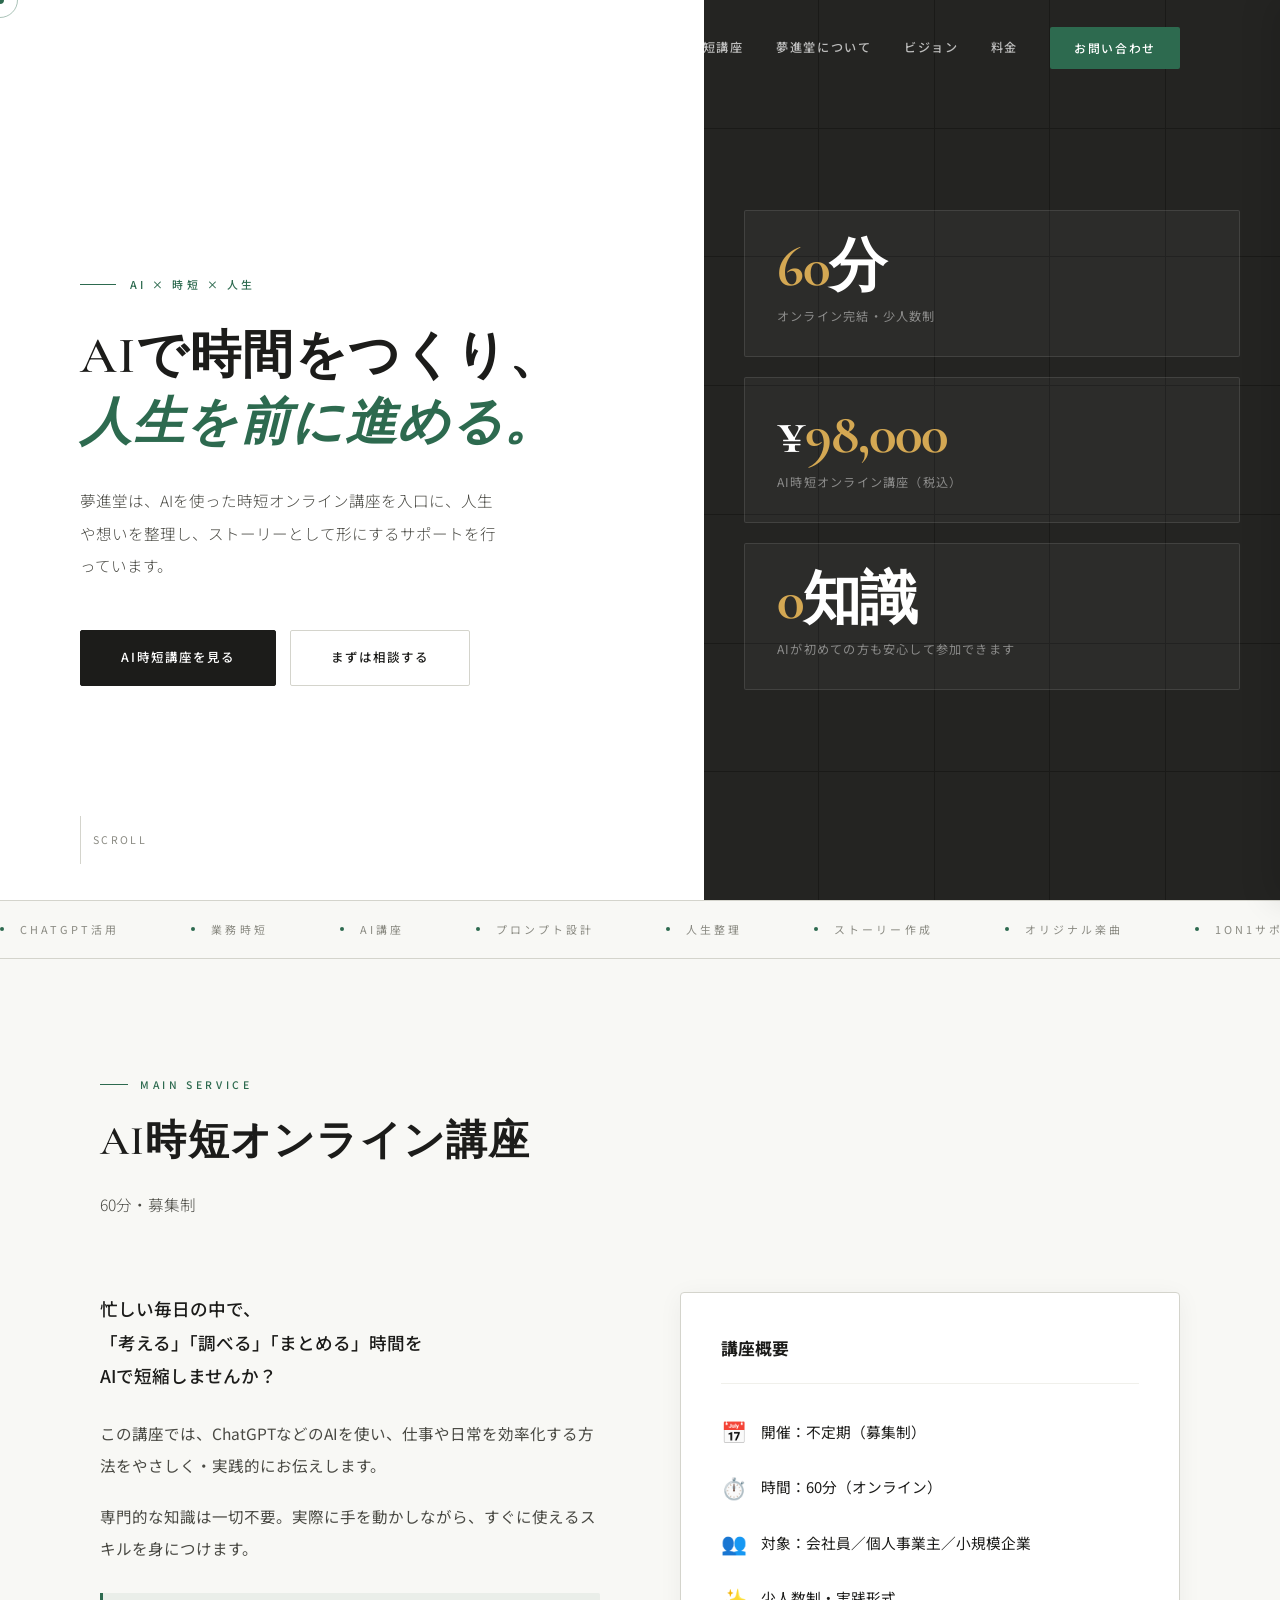
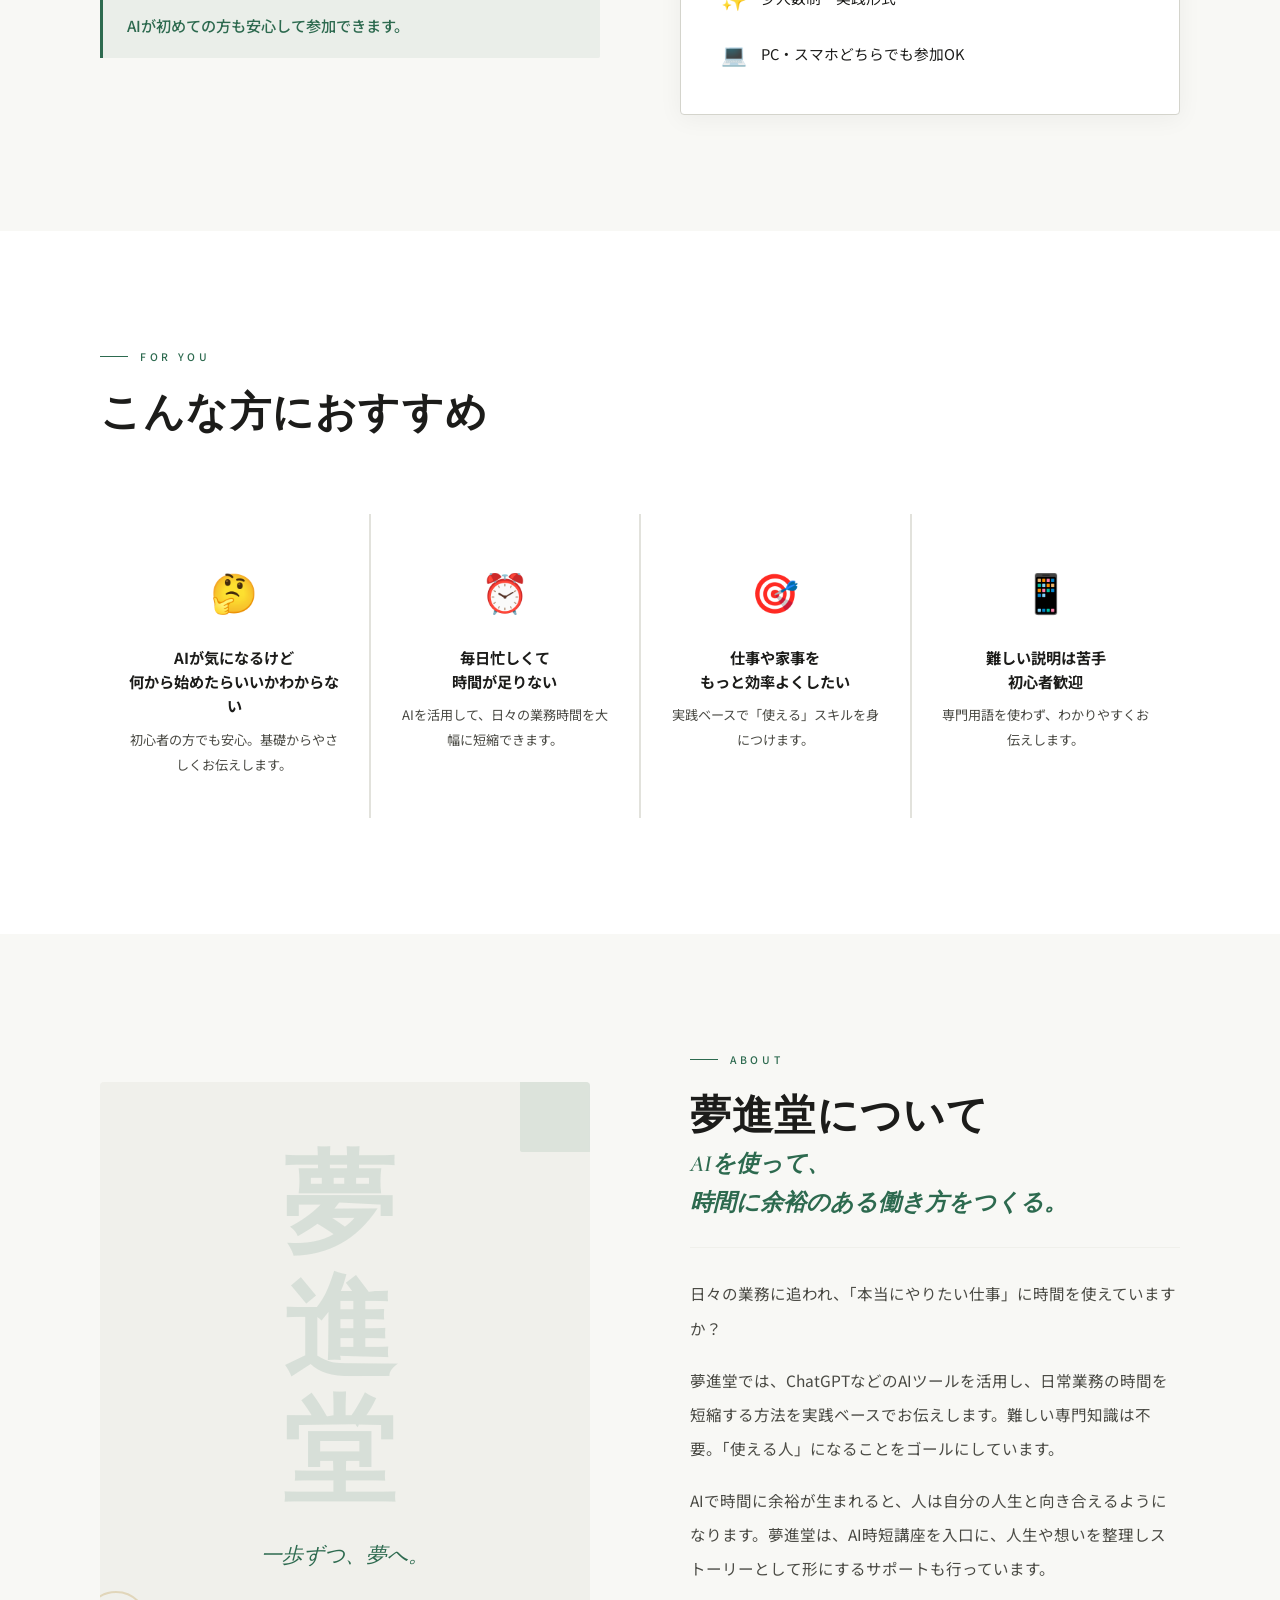
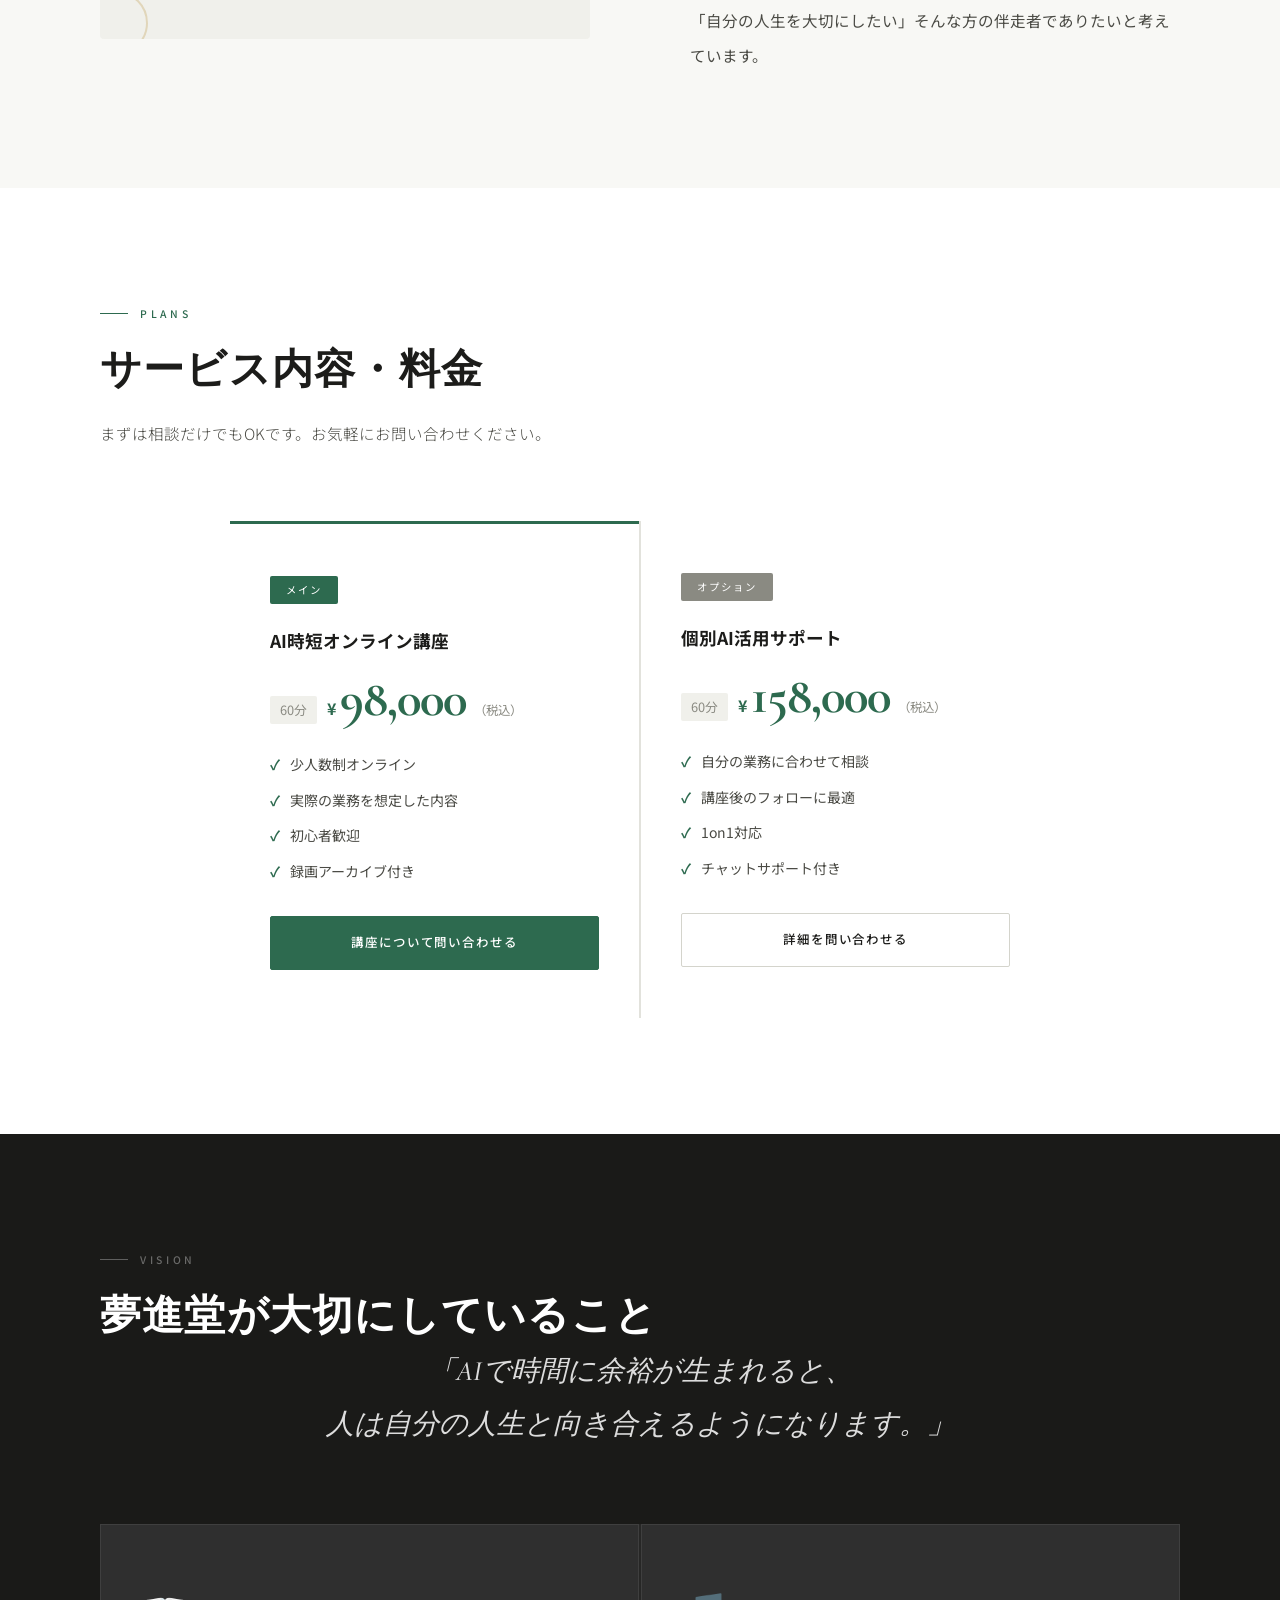
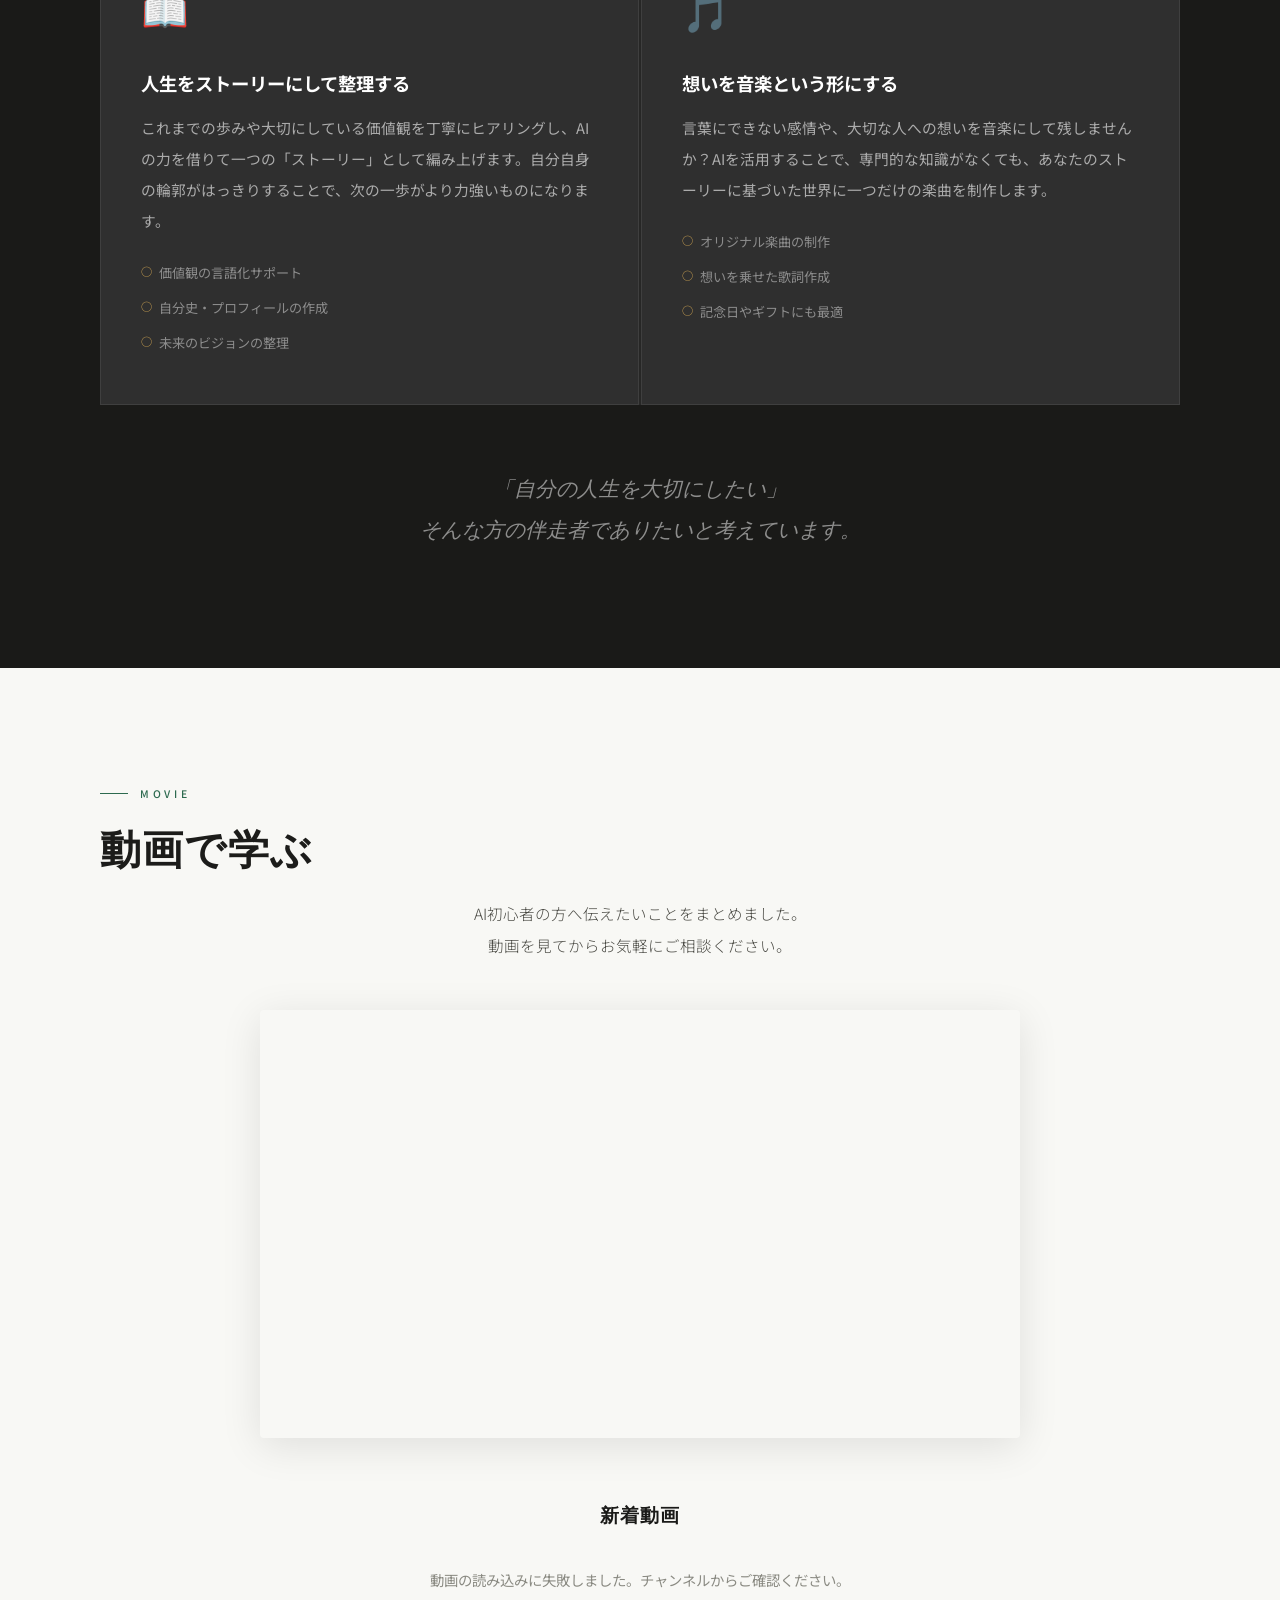
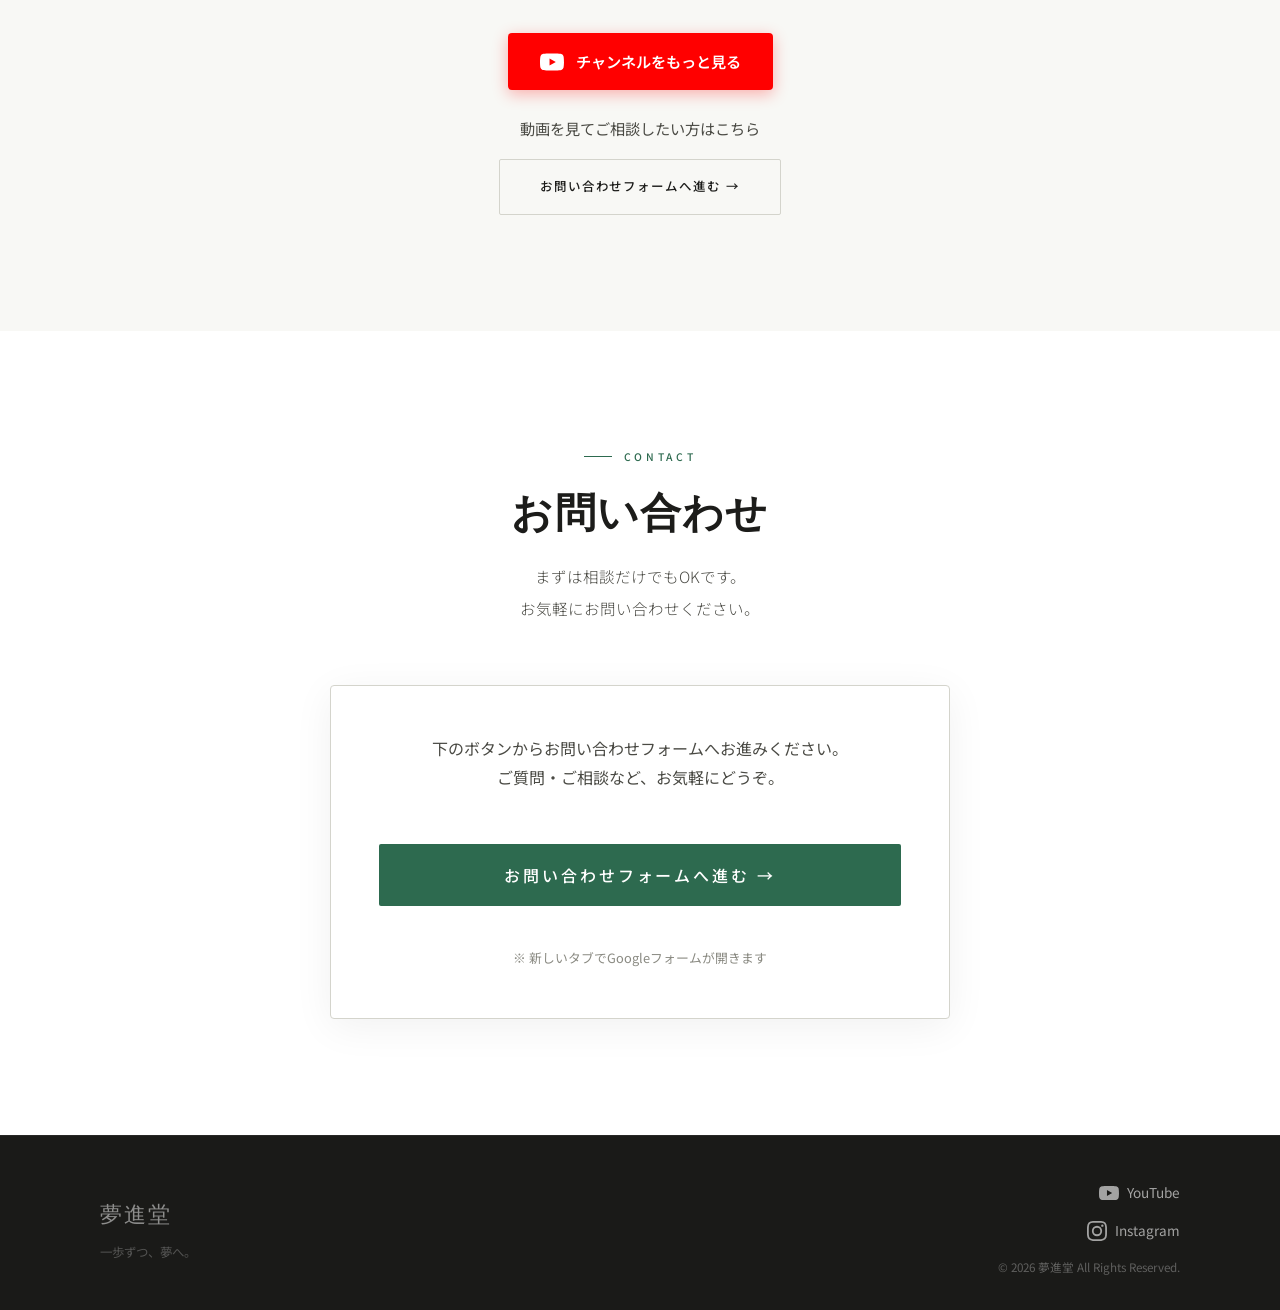
==== commit a69a6e9d: "Add files via upload" ====
--- a/index.html
+++ b/index.html
@@ -1,294 +1,739 @@
 <!DOCTYPE html>
 <html lang="ja">
-
 <head>
-    <meta charset="UTF-8">
-    <meta name="viewport" content="width=device-width, initial-scale=1.0">
-    <title>夢進堂 | AIで時間をつくり、人生を前に進める</title>
-    <meta name="description" content="夢進堂は、AIを使った時短オンライン講座を入口に、人生や想いを整理し、ストーリーとして形にするサポートを行っています。会社員・個人事業主・小規模企業向け。">
-    <meta property="og:title" content="夢進堂 | AIで時間をつくり、人生を前に進める">
-    <meta property="og:description" content="AIを使った時短オンライン講座を入口に、人生や想いを整理し、ストーリーとして形にするサポートを行っています。">
-    <meta property="og:type" content="website">
-    <link rel="preconnect" href="https://fonts.googleapis.com">
-    <link rel="preconnect" href="https://fonts.gstatic.com" crossorigin>
-    <link href="https://fonts.googleapis.com/css2?family=Noto+Sans+JP:wght@300;400;500;700&display=swap"
-        rel="stylesheet">
-    <link rel="stylesheet" href="style.css">
+  <meta charset="UTF-8">
+  <meta name="viewport" content="width=device-width, initial-scale=1.0">
+  <title>夢進堂 | AIで時間をつくり、人生を前に進める。</title>
+  <meta name="description" content="夢進堂は、AIを使った時短オンライン講座を入口に、人生や想いを整理し、ストーリーとして形にするサポートを行っています。">
+  <link rel="preconnect" href="https://fonts.googleapis.com">
+  <link rel="preconnect" href="https://fonts.gstatic.com" crossorigin>
+  <link href="https://fonts.googleapis.com/css2?family=Cormorant+Garamond:ital,wght@0,400;0,600;0,700;1,400;1,600&family=Noto+Sans+JP:wght@300;400;500;700&display=swap" rel="stylesheet">
+  <style>
+    :root {
+      --white: #ffffff;
+      --off-white: #f8f8f5;
+      --light: #f0f0eb;
+      --mid: #e2e2dc;
+      --border: #d4d4cc;
+      --text: #1c1c1a;
+      --text-mid: #4a4a44;
+      --text-light: #8a8a82;
+      --accent: #1a1a18;
+      --green: #2d6a4f;
+      --green-light: #52b788;
+      --green-subtle: rgba(45,106,79,0.07);
+      --gold: #b5862a;
+      --gold-light: #d4a853;
+      --font-display: 'Cormorant Garamond', Georgia, serif;
+      --font-body: 'Noto Sans JP', sans-serif;
+      --ease: cubic-bezier(0.25,0.1,0.25,1);
+      --ease-out: cubic-bezier(0,0,0.2,1);
+    }
+    *,*::before,*::after{margin:0;padding:0;box-sizing:border-box;}
+    html{scroll-behavior:smooth;}
+    body{font-family:var(--font-body);color:var(--text);background:var(--white);line-height:1.9;-webkit-font-smoothing:antialiased;overflow-x:hidden;}
+    a{text-decoration:none;color:inherit;}
+    ul{list-style:none;}
+
+    /* CURSOR */
+    .cursor,.cursor-ring{position:fixed;pointer-events:none;z-index:9999;transform:translate(-50%,-50%);border-radius:50%;}
+    .cursor{width:8px;height:8px;background:var(--green);transition:width .3s,height .3s;}
+    .cursor-ring{width:36px;height:36px;border:1px solid var(--green);opacity:.4;transition:width .3s,height .3s;}
+
+    /* HEADER */
+    header{position:fixed;top:0;left:0;right:0;z-index:100;padding:22px 0;transition:background .4s,padding .4s,box-shadow .4s;}
+    header.scrolled{background:rgba(255,255,255,.96);backdrop-filter:blur(16px);padding:14px 0;box-shadow:0 1px 0 var(--border);}
+    .header-inner{max-width:1160px;margin:0 auto;padding:0 40px;display:flex;align-items:center;justify-content:space-between;}
+    .logo{font-family:var(--font-display);font-size:1.7rem;font-weight:600;letter-spacing:.1em;color:var(--white);transition:color .3s;}
+    header.scrolled .logo{color:var(--text);}
+    nav{display:flex;gap:32px;align-items:center;}
+    .nav-link{font-size:.76rem;letter-spacing:.14em;text-transform:uppercase;color:rgba(255,255,255,.7);font-weight:500;transition:color .3s;}
+    header.scrolled .nav-link{color:var(--text-mid);}
+    .nav-link:hover{color:var(--green-light)!important;}
+    .nav-cta{background:var(--green);color:var(--white)!important;padding:10px 24px;border-radius:2px;font-size:.74rem!important;letter-spacing:.14em!important;transition:background .3s!important;}
+    .nav-cta:hover{background:var(--gold)!important;}
+    .hamburger{display:none;flex-direction:column;gap:5px;cursor:pointer;background:none;border:none;padding:4px;}
+    .hamburger span{display:block;width:26px;height:2px;background:var(--white);transition:all .3s;border-radius:2px;}
+    header.scrolled .hamburger span{background:var(--text);}
+    .hamburger.open span:nth-child(1){transform:translateY(7px) rotate(45deg);}
+    .hamburger.open span:nth-child(2){opacity:0;}
+    .hamburger.open span:nth-child(3){transform:translateY(-7px) rotate(-45deg);}
+
+    /* HERO */
+    .hero{min-height:100vh;display:grid;grid-template-columns:55% 45%;overflow:hidden;position:relative;}
+    .hero-left{background:var(--white);display:flex;flex-direction:column;justify-content:center;padding:140px 72px 80px 80px;position:relative;z-index:2;}
+    .hero-right{background:var(--accent);position:relative;overflow:hidden;display:flex;align-items:center;justify-content:center;}
+    .hero-grid{position:absolute;inset:0;display:grid;grid-template-columns:repeat(5,1fr);grid-template-rows:repeat(7,1fr);gap:1px;opacity:.07;}
+    .hero-grid-cell{background:rgba(255,255,255,.6);animation:gp 5s ease-in-out infinite;}
+    .hero-grid-cell:nth-child(3n){animation-delay:.8s;}
+    .hero-grid-cell:nth-child(5n){animation-delay:1.6s;}
+    @keyframes gp{0%,100%{opacity:.2}50%{opacity:1}}
+    .hero-right-content{position:relative;z-index:2;display:flex;flex-direction:column;gap:20px;padding:40px;width:100%;}
+    .stat-block{border:1px solid rgba(255,255,255,.1);padding:28px 32px;border-radius:2px;background:rgba(255,255,255,.04);animation:slideR .8s var(--ease-out) both;}
+    .stat-block:nth-child(2){animation-delay:.15s;}
+    .stat-block:nth-child(3){animation-delay:.3s;}
+    @keyframes slideR{from{opacity:0;transform:translateX(40px)}to{opacity:1;transform:translateX(0)}}
+    .stat-num{font-family:var(--font-display);font-size:3.6rem;font-weight:700;color:var(--white);line-height:1;letter-spacing:-.02em;}
+    .stat-num em{color:var(--gold-light);font-style:normal;}
+    .stat-label{font-size:.76rem;color:rgba(255,255,255,.45);letter-spacing:.1em;margin-top:8px;}
+    .hero-eyebrow{font-size:.68rem;letter-spacing:.32em;text-transform:uppercase;color:var(--green);font-weight:500;display:flex;align-items:center;gap:14px;margin-bottom:28px;animation:fu .8s var(--ease-out) .2s both;}
+    .hero-eyebrow::before{content:'';width:36px;height:1px;background:var(--green);flex-shrink:0;}
+    .hero-title{font-family:var(--font-display);font-size:clamp(2.8rem,4vw,4.6rem);font-weight:600;line-height:1.3;letter-spacing:.03em;margin-bottom:28px;animation:fu .8s var(--ease-out) .35s both;}
+    .hero-title em{font-style:italic;color:var(--green);}
+    .hero-sub{font-size:.97rem;color:var(--text-mid);line-height:2.1;font-weight:300;max-width:420px;margin-bottom:48px;animation:fu .8s var(--ease-out) .5s both;}
+    .hero-actions{display:flex;gap:14px;flex-wrap:wrap;animation:fu .8s var(--ease-out) .65s both;}
+    @keyframes fu{from{opacity:0;transform:translateY(24px)}to{opacity:1;transform:translateY(0)}}
+    .btn-p{display:inline-block;padding:15px 40px;background:var(--text);color:var(--white);font-size:.78rem;letter-spacing:.16em;text-transform:uppercase;font-family:var(--font-body);font-weight:500;border-radius:2px;border:1px solid var(--text);transition:background .3s,transform .3s;}
+    .btn-p:hover{background:var(--green);border-color:var(--green);transform:translateY(-2px);}
+    .btn-s{display:inline-block;padding:15px 40px;color:var(--text);font-size:.78rem;letter-spacing:.16em;text-transform:uppercase;font-family:var(--font-body);font-weight:500;border-radius:2px;border:1px solid var(--border);transition:border-color .3s,transform .3s;}
+    .btn-s:hover{border-color:var(--text);transform:translateY(-2px);}
+    .scroll-hint{position:absolute;bottom:36px;left:80px;display:flex;align-items:center;gap:12px;font-size:.66rem;letter-spacing:.22em;color:var(--text-light);text-transform:uppercase;animation:fu .8s var(--ease-out) 1s both;}
+    .scroll-line{width:1px;height:48px;background:var(--border);animation:sl 2s ease-in-out infinite;transform-origin:top;}
+    @keyframes sl{0%{transform:scaleY(0);opacity:0}50%{transform:scaleY(1);opacity:1}100%{transform:scaleY(1);opacity:0}}
+
+    /* TICKER */
+    .ticker{border-top:1px solid var(--border);border-bottom:1px solid var(--border);background:var(--off-white);padding:18px 0;overflow:hidden;}
+    .ticker-track{display:flex;gap:72px;white-space:nowrap;animation:tick 22s linear infinite;}
+    .ticker-item{font-size:.68rem;letter-spacing:.28em;text-transform:uppercase;color:var(--text-light);flex-shrink:0;display:flex;align-items:center;gap:16px;}
+    .ticker-dot{width:4px;height:4px;background:var(--green);border-radius:50%;flex-shrink:0;}
+    @keyframes tick{from{transform:translateX(0)}to{transform:translateX(-50%)}}
+
+    /* SECTION COMMON */
+    .section{padding:116px 0;}
+    .section--alt{background:var(--off-white);}
+    .section--dark{background:var(--accent);color:var(--white);}
+    .container{max-width:1160px;margin:0 auto;padding:0 40px;}
+    .sec-label{font-size:.65rem;letter-spacing:.35em;text-transform:uppercase;color:var(--green);font-weight:500;display:flex;align-items:center;gap:12px;margin-bottom:20px;}
+    .sec-label::before{content:'';width:28px;height:1px;background:var(--green);}
+    .sec-label--light{color:rgba(255,255,255,.35);}
+    .sec-label--light::before{background:rgba(255,255,255,.3);}
+    .sec-title{font-family:var(--font-display);font-size:clamp(2rem,3.2vw,3.2rem);font-weight:600;line-height:1.35;letter-spacing:.03em;}
+    .sec-title--light{color:var(--white);}
+    .sec-sub{font-size:.97rem;color:var(--text-mid);margin-top:18px;line-height:2.1;font-weight:300;max-width:560px;}
+    .sec-sub--light{color:rgba(255,255,255,.5);}
+
+    /* REVEAL */
+    .rv{opacity:0;transform:translateY(28px);transition:opacity .8s var(--ease-out),transform .8s var(--ease-out);}
+    .rv.on{opacity:1;transform:translateY(0);}
+    .d1{transition-delay:.1s;}.d2{transition-delay:.2s;}.d3{transition-delay:.3s;}
+
+    /* SERVICE */
+    .service-wrap{display:grid;grid-template-columns:1fr 1fr;gap:80px;align-items:start;margin-top:72px;}
+    .service-lead{font-size:1.1rem;font-weight:500;line-height:1.9;margin-bottom:24px;}
+    .service-body{font-size:.97rem;color:var(--text-mid);line-height:2.1;}
+    .service-body p+p{margin-top:18px;}
+    .service-highlight{margin-top:28px;padding:18px 24px;background:var(--green-subtle);border-left:3px solid var(--green);font-weight:500;color:var(--green);font-size:.95rem;border-radius:0 2px 2px 0;}
+    .service-card{background:var(--white);border:1px solid var(--border);border-radius:4px;padding:40px;box-shadow:0 4px 24px rgba(0,0,0,.05);}
+    .service-card-title{font-size:1.05rem;font-weight:700;margin-bottom:28px;padding-bottom:18px;border-bottom:1px solid var(--light);}
+    .service-list{display:flex;flex-direction:column;gap:16px;}
+    .service-list li{display:flex;align-items:center;gap:14px;font-size:.92rem;}
+    .svc-icon{font-size:1.3rem;flex-shrink:0;}
+
+    /* FOR WHO */
+    .who-grid{display:grid;grid-template-columns:repeat(4,1fr);gap:2px;background:var(--mid);margin-top:72px;}
+    .who-card{background:var(--white);padding:40px 28px;text-align:center;transition:background .3s;}
+    .who-card:hover{background:var(--off-white);}
+    .who-emoji{font-size:2.4rem;margin-bottom:18px;}
+    .who-title{font-size:.95rem;font-weight:700;margin-bottom:10px;line-height:1.6;}
+    .who-desc{font-size:.82rem;color:var(--text-mid);line-height:1.9;}
+
+    /* ABOUT */
+    .about-inner{display:grid;grid-template-columns:1fr 1fr;gap:100px;align-items:center;}
+    .about-visual-box{background:var(--light);border-radius:4px;padding:64px 48px;text-align:center;position:relative;overflow:hidden;}
+    .about-kanji{font-family:var(--font-display);font-size:7rem;font-weight:700;color:rgba(45,106,79,.12);line-height:1.1;letter-spacing:.1em;}
+    .about-tagline{font-family:var(--font-display);font-size:1.3rem;font-style:italic;color:var(--green);margin-top:20px;}
+    .about-deco1{position:absolute;top:-20px;right:-20px;width:90px;height:90px;background:var(--green);border-radius:2px;opacity:.1;}
+    .about-deco2{position:absolute;bottom:-16px;left:-16px;width:64px;height:64px;border:2px solid var(--gold);border-radius:50%;opacity:.25;}
+    .about-text .sec-label{margin-bottom:16px;}
+    .about-text .sec-title{margin-bottom:28px;}
+    .about-lead-quote{font-family:var(--font-display);font-size:1.45rem;font-weight:600;font-style:italic;color:var(--green);margin-bottom:28px;line-height:1.7;padding-bottom:24px;border-bottom:1px solid var(--light);}
+    .about-body{font-size:.97rem;color:var(--text-mid);line-height:2.2;}
+    .about-body p+p{margin-top:18px;}
+
+    /* PLANS */
+    .plans-grid{display:grid;grid-template-columns:1fr 1fr;gap:2px;background:var(--mid);max-width:820px;margin:72px auto 0;}
+    .plan-card{background:var(--white);padding:48px 40px;position:relative;transition:box-shadow .3s;}
+    .plan-card:hover{box-shadow:0 20px 48px rgba(0,0,0,.07);}
+    .plan-card--main{border-top:3px solid var(--green);}
+    .plan-badge{display:inline-block;background:var(--green);color:var(--white);font-size:.65rem;letter-spacing:.2em;text-transform:uppercase;padding:4px 16px;border-radius:2px;margin-bottom:20px;}
+    .plan-badge--sub{background:var(--text-light);}
+    .plan-title{font-size:1.1rem;font-weight:700;margin-bottom:16px;}
+    .plan-price{display:flex;align-items:baseline;gap:4px;margin-bottom:28px;}
+    .plan-yen{font-size:1rem;font-weight:700;color:var(--green);}
+    .plan-num{font-family:var(--font-display);font-size:3.2rem;font-weight:700;color:var(--green);line-height:1;letter-spacing:-.02em;}
+    .plan-unit{font-size:.78rem;color:var(--text-light);margin-left:4px;}
+    .plan-duration{font-size:.8rem;color:var(--text-light);background:var(--light);padding:2px 10px;border-radius:2px;margin-right:6px;}
+    .plan-list{margin-bottom:32px;display:flex;flex-direction:column;gap:12px;}
+    .plan-list li{font-size:.875rem;color:var(--text-mid);padding-left:20px;position:relative;line-height:1.7;}
+    .plan-list li::before{content:'✓';position:absolute;left:0;color:var(--green);font-weight:700;}
+    .btn-plan{display:block;text-align:center;padding:14px;font-size:.78rem;letter-spacing:.15em;text-transform:uppercase;font-family:var(--font-body);font-weight:500;border-radius:2px;transition:all .3s;}
+    .btn-plan--primary{background:var(--green);color:var(--white);border:1px solid var(--green);}
+    .btn-plan--primary:hover{background:var(--gold);border-color:var(--gold);}
+    .btn-plan--outline{color:var(--text);border:1px solid var(--border);}
+    .btn-plan--outline:hover{background:var(--text);color:var(--white);border-color:var(--text);}
+
+    /* VISION */
+    .vision-lead-quote{font-family:var(--font-display);font-size:clamp(1.3rem,2.2vw,1.9rem);font-weight:500;font-style:italic;color:rgba(255,255,255,.85);text-align:center;line-height:1.9;margin-bottom:72px;max-width:720px;margin-left:auto;margin-right:auto;}
+    .vision-cards{display:grid;grid-template-columns:1fr 1fr;gap:2px;background:rgba(255,255,255,.06);}
+    .vision-card{background:rgba(255,255,255,.04);border:1px solid rgba(255,255,255,.08);padding:48px 40px;transition:background .3s,transform .3s;}
+    .vision-card:hover{background:rgba(255,255,255,.08);transform:translateY(-4px);}
+    .vision-icon{font-size:2.4rem;margin-bottom:24px;}
+    .vision-title{font-size:1.15rem;font-weight:700;color:var(--white);margin-bottom:16px;line-height:1.5;}
+    .vision-text{font-size:.92rem;color:rgba(255,255,255,.6);line-height:2.1;margin-bottom:24px;}
+    .vision-list{display:flex;flex-direction:column;gap:10px;}
+    .vision-list li{font-size:.82rem;color:rgba(255,255,255,.45);padding-left:18px;position:relative;}
+    .vision-list li::before{content:'○';position:absolute;left:0;color:var(--gold-light);font-size:.7rem;}
+    .vision-close{text-align:center;margin-top:64px;font-family:var(--font-display);font-size:1.3rem;font-style:italic;color:rgba(255,255,255,.5);line-height:2;}
+
+    /* CONTACT */
+    .contact-wrap{max-width:620px;margin:60px auto 0;}
+    .contact-form{background:var(--white);padding:48px;border-radius:4px;box-shadow:0 8px 40px rgba(0,0,0,.06);border:1px solid var(--border);display:flex;flex-direction:column;gap:20px;}
+    .form-row{display:grid;grid-template-columns:1fr 1fr;gap:16px;}
+    .f-group{display:flex;flex-direction:column;gap:7px;}
+    .f-label{font-size:.82rem;font-weight:700;color:var(--text);}
+    .f-req{font-size:.7rem;color:#ef4444;background:#fef2f2;padding:2px 8px;border-radius:2px;margin-left:6px;}
+    .f-input,.f-textarea{width:100%;padding:13px 16px;border:1px solid var(--border);border-radius:2px;font-family:var(--font-body);font-size:.95rem;color:var(--text);background:var(--off-white);transition:border-color .3s,box-shadow .3s;outline:none;}
+    .f-input:focus,.f-textarea:focus{border-color:var(--green);background:var(--white);box-shadow:0 0 0 3px rgba(45,106,79,.1);}
+    .f-input::placeholder,.f-textarea::placeholder{color:var(--text-light);}
+    .f-textarea{resize:vertical;min-height:120px;}
+    .btn-submit{background:var(--green);color:var(--white);border:none;padding:16px;border-radius:2px;font-size:.8rem;letter-spacing:.18em;text-transform:uppercase;font-family:var(--font-body);font-weight:500;cursor:pointer;transition:background .3s,transform .3s;}
+    .btn-submit:hover{background:var(--gold);transform:translateY(-2px);}
+    .btn-submit:disabled{opacity:.6;cursor:not-allowed;transform:none;}
+    .f-status{font-size:.88rem;text-align:center;display:none;padding:14px;border-radius:2px;}
+    .f-status.ok{display:block;background:#f0fdf4;border:1px solid #bbf7d0;color:#16a34a;}
+    .f-status.ng{display:block;background:#fef2f2;border:1px solid #fecaca;color:#dc2626;}
+
+    /* RADIO */
+    .f-radio-group{display:flex;flex-direction:column;gap:10px;margin-top:4px;}
+    .f-radio{display:flex;align-items:center;gap:12px;padding:13px 16px;border:1px solid var(--border);border-radius:2px;cursor:pointer;transition:border-color .2s,background .2s;background:var(--off-white);}
+    .f-radio:hover{border-color:var(--green);background:var(--green-subtle);}
+    .f-radio input[type="radio"]{width:16px;height:16px;accent-color:var(--green);flex-shrink:0;cursor:pointer;}
+    .f-radio input[type="radio"]:checked + span{color:var(--green);font-weight:500;}
+    .f-radio:has(input:checked){border-color:var(--green);background:var(--green-subtle);}
+    .f-radio span{font-size:.92rem;color:var(--text-mid);}
+
+    /* FOOTER */
+    footer{background:var(--accent);border-top:1px solid rgba(255,255,255,.06);padding:44px 0 32px;color:rgba(255,255,255,.3);}
+    .footer-inner{display:flex;align-items:center;justify-content:space-between;}
+    .footer-logo{font-family:var(--font-display);font-size:1.4rem;color:rgba(255,255,255,.5);letter-spacing:.1em;}
+    .footer-tagline{font-size:.78rem;color:rgba(255,255,255,.25);margin-top:4px;}
+    .footer-copy{font-size:.73rem;}
+
+    /* BACK TO TOP */
+    .btt{position:fixed;bottom:28px;right:28px;width:48px;height:48px;background:var(--green);color:var(--white);display:flex;align-items:center;justify-content:center;font-size:1.1rem;border-radius:2px;z-index:99;opacity:0;visibility:hidden;transform:translateY(12px);transition:all .3s;}
+    .btt.on{opacity:1;visibility:visible;transform:translateY(0);}
+    .btt:hover{background:var(--gold);transform:translateY(-3px);}
+
+    /* MOBILE NAV */
+    .nav-overlay{position:fixed;inset:0;background:rgba(0,0,0,.4);z-index:199;opacity:0;pointer-events:none;transition:opacity .3s;}
+    .nav-overlay.on{opacity:1;pointer-events:auto;}
+    .mobile-nav{position:fixed;top:0;right:0;bottom:0;width:80%;max-width:300px;background:var(--white);z-index:200;display:flex;flex-direction:column;align-items:center;justify-content:center;gap:32px;box-shadow:-8px 0 32px rgba(0,0,0,.12);transform:translateX(100%);transition:transform .4s var(--ease);}
+    .mobile-nav.open{transform:translateX(0);}
+    .mobile-nav a{font-size:.95rem;letter-spacing:.12em;color:var(--text-mid);text-transform:uppercase;font-weight:500;}
+    .mobile-nav .nav-cta{background:var(--green);color:var(--white)!important;padding:12px 28px;border-radius:2px;}
+
+    /* RESPONSIVE */
+    @media(max-width:1024px){
+      .hero{grid-template-columns:1fr;}
+      .hero-right{display:none;}
+      .hero-left{padding:140px 40px 80px;}
+      .scroll-hint{left:40px;}
+      .service-wrap{grid-template-columns:1fr;gap:40px;}
+      .about-inner{grid-template-columns:1fr;gap:48px;}
+      .about-visual-box{display:none;}
+      .vision-cards{grid-template-columns:1fr;}
+      .who-grid{grid-template-columns:1fr 1fr;}
+      nav{display:none;}
+      .hamburger{display:flex;}
+    }
+    @media(max-width:640px){
+      .section{padding:80px 0;}
+      .container{padding:0 24px;}
+      .header-inner{padding:0 24px;}
+      .hero-left{padding:120px 24px 60px;}
+      .scroll-hint{left:24px;}
+      .who-grid{grid-template-columns:1fr;background:none;gap:2px;}
+      .plans-grid{grid-template-columns:1fr;}
+      .form-row{grid-template-columns:1fr;}
+      .contact-form{padding:28px 20px;}
+    }
+  </style>
+<!-- Google Analytics -->
+<script async src="https://www.googletagmanager.com/gtag/js?id=G-03ZD0GZK4T"></script>
+<script>
+  window.dataLayer = window.dataLayer || [];
+  function gtag(){dataLayer.push(arguments);}
+  gtag('js', new Date());
+  gtag('config', 'G-03ZD0GZK4T');
+</script>
 </head>
-
 <body>
 
-    <!-- ========== ヘッダー ========== -->
-    <header class="header" id="header">
-        <div class="container header-inner">
-            <a href="#" class="logo">夢進堂</a>
-            <nav class="nav" id="nav">
-                <ul class="nav-list">
-                    <li><a href="#service" class="nav-link">AI時短講座</a></li>
-                    <li><a href="#about" class="nav-link">夢進堂について</a></li>
-                    <li><a href="#vision" class="nav-link">これからの夢進堂</a></li>
-                    <li><a href="#contact" class="nav-link nav-cta">お問い合わせ</a></li>
-                </ul>
-            </nav>
-            <button class="hamburger" id="hamburger" aria-label="メニューを開く">
-                <span></span>
-                <span></span>
-                <span></span>
-            </button>
+<div class="cursor" id="cur"></div>
+<div class="cursor-ring" id="curR"></div>
+<div class="nav-overlay" id="overlay"></div>
+
+<!-- HEADER -->
+<header id="hdr">
+  <div class="header-inner">
+    <a href="#" class="logo">夢進堂</a>
+    <nav>
+      <a href="#service" class="nav-link">AI時短講座</a>
+      <a href="#about" class="nav-link">夢進堂について</a>
+      <a href="#vision" class="nav-link">ビジョン</a>
+      <a href="#plans" class="nav-link">料金</a>
+      <a href="#contact" class="nav-link nav-cta">お問い合わせ</a>
+    </nav>
+    <button class="hamburger" id="hbg" aria-label="メニュー">
+      <span></span><span></span><span></span>
+    </button>
+  </div>
+</header>
+
+<!-- MOBILE NAV -->
+<div class="mobile-nav" id="mobileNav">
+  <a href="#service">AI時短講座</a>
+  <a href="#about">夢進堂について</a>
+  <a href="#vision">ビジョン</a>
+  <a href="#plans">料金</a>
+  <a href="#contact" class="nav-cta">お問い合わせ</a>
+</div>
+
+<!-- HERO -->
+<section class="hero">
+  <div class="hero-left">
+    <p class="hero-eyebrow">AI × 時短 × 人生</p>
+    <h1 class="hero-title">AIで時間をつくり、<br><em>人生を前に進める。</em></h1>
+    <p class="hero-sub">夢進堂は、AIを使った時短オンライン講座を入口に、人生や想いを整理し、ストーリーとして形にするサポートを行っています。</p>
+    <div class="hero-actions">
+      <a href="#service" class="btn-p">AI時短講座を見る</a>
+      <a href="#contact" class="btn-s">まずは相談する</a>
+    </div>
+    <div class="scroll-hint">
+      <div class="scroll-line"></div>
+      Scroll
+    </div>
+  </div>
+  <div class="hero-right">
+    <div class="hero-grid" id="heroGrid"></div>
+    <div class="hero-right-content">
+      <div class="stat-block">
+        <div class="stat-num"><em>60</em>分</div>
+        <div class="stat-label">オンライン完結・少人数制</div>
+      </div>
+      <div class="stat-block">
+        <div class="stat-num">¥<em>98,000</em></div>
+        <div class="stat-label">AI時短オンライン講座（税込）</div>
+      </div>
+      <div class="stat-block">
+        <div class="stat-num"><em>0</em>知識</div>
+        <div class="stat-label">AIが初めての方も安心して参加できます</div>
+      </div>
+    </div>
+  </div>
+</section>
+
+<!-- TICKER -->
+<div class="ticker">
+  <div class="ticker-track">
+    <span class="ticker-item"><span class="ticker-dot"></span>ChatGPT活用</span>
+    <span class="ticker-item"><span class="ticker-dot"></span>業務時短</span>
+    <span class="ticker-item"><span class="ticker-dot"></span>AI講座</span>
+    <span class="ticker-item"><span class="ticker-dot"></span>プロンプト設計</span>
+    <span class="ticker-item"><span class="ticker-dot"></span>人生整理</span>
+    <span class="ticker-item"><span class="ticker-dot"></span>ストーリー作成</span>
+    <span class="ticker-item"><span class="ticker-dot"></span>オリジナル楽曲</span>
+    <span class="ticker-item"><span class="ticker-dot"></span>1on1サポート</span>
+    <span class="ticker-item"><span class="ticker-dot"></span>ChatGPT活用</span>
+    <span class="ticker-item"><span class="ticker-dot"></span>業務時短</span>
+    <span class="ticker-item"><span class="ticker-dot"></span>AI講座</span>
+    <span class="ticker-item"><span class="ticker-dot"></span>プロンプト設計</span>
+    <span class="ticker-item"><span class="ticker-dot"></span>人生整理</span>
+    <span class="ticker-item"><span class="ticker-dot"></span>ストーリー作成</span>
+    <span class="ticker-item"><span class="ticker-dot"></span>オリジナル楽曲</span>
+    <span class="ticker-item"><span class="ticker-dot"></span>1on1サポート</span>
+  </div>
+</div>
+
+<!-- SERVICE -->
+<section class="section section--alt" id="service">
+  <div class="container">
+    <div class="rv">
+      <div class="sec-label">Main Service</div>
+      <h2 class="sec-title">AI時短オンライン講座</h2>
+      <p class="sec-sub">60分・募集制</p>
+    </div>
+    <div class="service-wrap">
+      <div class="rv d1">
+        <p class="service-lead">忙しい毎日の中で、<br>「考える」「調べる」「まとめる」時間を<br>AIで短縮しませんか？</p>
+        <div class="service-body">
+          <p>この講座では、ChatGPTなどのAIを使い、仕事や日常を効率化する方法をやさしく・実践的にお伝えします。</p>
+          <p>専門的な知識は一切不要。実際に手を動かしながら、すぐに使えるスキルを身につけます。</p>
         </div>
-    </header>
-
-    <!-- ========== ヒーロー ========== -->
-    <section class="hero" id="hero">
-        <div class="hero-orb hero-orb--1"></div>
-        <div class="hero-orb hero-orb--2"></div>
-        <div class="hero-orb hero-orb--3"></div>
-        <div class="container hero-content">
-            <p class="hero-label">AI × 時短 × 人生</p>
-            <h1 class="hero-title">AIで時間をつくり、<br>人生を前に進める。</h1>
-            <p class="hero-subtitle">夢進堂は、AIを使った時短オンライン講座を入口に、<br class="sp-hide">人生や想いを整理し、ストーリーとして形にするサポートを行っています。</p>
-            <div class="hero-buttons">
-                <a href="#service" class="btn btn--primary">AI時短講座を見る</a>
-                <a href="#contact" class="btn btn--outline">まずは問い合わせる</a>
+        <div class="service-highlight">AIが初めての方も安心して参加できます。</div>
+      </div>
+      <div class="rv d2">
+        <div class="service-card">
+          <h3 class="service-card-title">講座概要</h3>
+          <ul class="service-list">
+            <li><span class="svc-icon">📅</span><span>開催：不定期（募集制）</span></li>
+            <li><span class="svc-icon">⏱️</span><span>時間：60分（オンライン）</span></li>
+            <li><span class="svc-icon">👥</span><span>対象：会社員／個人事業主／小規模企業</span></li>
+            <li><span class="svc-icon">✨</span><span>少人数制・実践形式</span></li>
+            <li><span class="svc-icon">💻</span><span>PC・スマホどちらでも参加OK</span></li>
+          </ul>
+        </div>
+      </div>
+    </div>
+  </div>
+</section>
+
+<!-- FOR WHO -->
+<section class="section">
+  <div class="container">
+    <div class="rv">
+      <div class="sec-label">For You</div>
+      <h2 class="sec-title">こんな方におすすめ</h2>
+    </div>
+    <div class="who-grid rv d1">
+      <div class="who-card">
+        <div class="who-emoji">🤔</div>
+        <h4 class="who-title">AIが気になるけど<br>何から始めたらいいかわからない</h4>
+        <p class="who-desc">初心者の方でも安心。基礎からやさしくお伝えします。</p>
+      </div>
+      <div class="who-card">
+        <div class="who-emoji">⏰</div>
+        <h4 class="who-title">毎日忙しくて<br>時間が足りない</h4>
+        <p class="who-desc">AIを活用して、日々の業務時間を大幅に短縮できます。</p>
+      </div>
+      <div class="who-card">
+        <div class="who-emoji">🎯</div>
+        <h4 class="who-title">仕事や家事を<br>もっと効率よくしたい</h4>
+        <p class="who-desc">実践ベースで「使える」スキルを身につけます。</p>
+      </div>
+      <div class="who-card">
+        <div class="who-emoji">📱</div>
+        <h4 class="who-title">難しい説明は苦手<br>初心者歓迎</h4>
+        <p class="who-desc">専門用語を使わず、わかりやすくお伝えします。</p>
+      </div>
+    </div>
+  </div>
+</section>
+
+<!-- ABOUT -->
+<section class="section section--alt" id="about">
+  <div class="container">
+    <div class="about-inner">
+      <div class="rv">
+        <div class="about-visual-box">
+          <div class="about-kanji">夢<br>進<br>堂</div>
+          <div class="about-tagline">一歩ずつ、夢へ。</div>
+          <div class="about-deco1"></div>
+          <div class="about-deco2"></div>
+        </div>
+      </div>
+      <div class="rv d1">
+        <div class="sec-label">About</div>
+        <h2 class="sec-title">夢進堂について</h2>
+        <p class="about-lead-quote">AIを使って、<br>時間に余裕のある働き方をつくる。</p>
+        <div class="about-body">
+          <p>日々の業務に追われ、「本当にやりたい仕事」に時間を使えていますか？</p>
+          <p>夢進堂では、ChatGPTなどのAIツールを活用し、日常業務の時間を短縮する方法を実践ベースでお伝えします。難しい専門知識は不要。「使える人」になることをゴールにしています。</p>
+          <p>AIで時間に余裕が生まれると、人は自分の人生と向き合えるようになります。夢進堂は、AI時短講座を入口に、人生や想いを整理しストーリーとして形にするサポートも行っています。</p>
+          <p>「自分の人生を大切にしたい」そんな方の伴走者でありたいと考えています。</p>
+        </div>
+      </div>
+    </div>
+  </div>
+</section>
+
+<!-- PLANS -->
+<section class="section" id="plans">
+  <div class="container">
+    <div class="rv">
+      <div class="sec-label">Plans</div>
+      <h2 class="sec-title">サービス内容・料金</h2>
+      <p class="sec-sub">まずは相談だけでもOKです。お気軽にお問い合わせください。</p>
+    </div>
+    <div class="plans-grid rv d1">
+      <div class="plan-card plan-card--main">
+        <div class="plan-badge">メイン</div>
+        <h3 class="plan-title">AI時短オンライン講座</h3>
+        <div class="plan-price">
+          <span class="plan-duration">60分</span>
+          <span class="plan-yen">¥</span>
+          <span class="plan-num">98,000</span>
+          <span class="plan-unit">（税込）</span>
+        </div>
+        <ul class="plan-list">
+          <li>少人数制オンライン</li>
+          <li>実際の業務を想定した内容</li>
+          <li>初心者歓迎</li>
+          <li>録画アーカイブ付き</li>
+        </ul>
+        <a href="#contact" class="btn-plan btn-plan--primary">講座について問い合わせる</a>
+      </div>
+      <div class="plan-card">
+        <div class="plan-badge plan-badge--sub">オプション</div>
+        <h3 class="plan-title">個別AI活用サポート</h3>
+        <div class="plan-price">
+          <span class="plan-duration">60分</span>
+          <span class="plan-yen">¥</span>
+          <span class="plan-num">158,000</span>
+          <span class="plan-unit">（税込）</span>
+        </div>
+        <ul class="plan-list">
+          <li>自分の業務に合わせて相談</li>
+          <li>講座後のフォローに最適</li>
+          <li>1on1対応</li>
+          <li>チャットサポート付き</li>
+        </ul>
+        <a href="#contact" class="btn-plan btn-plan--outline">詳細を問い合わせる</a>
+      </div>
+    </div>
+  </div>
+</section>
+
+<!-- VISION -->
+<section class="section section--dark" id="vision">
+  <div class="container">
+    <div class="rv">
+      <div class="sec-label sec-label--light">Vision</div>
+      <h2 class="sec-title sec-title--light">夢進堂が大切にしていること</h2>
+    </div>
+    <p class="vision-lead-quote rv d1">「AIで時間に余裕が生まれると、<br>人は自分の人生と向き合えるようになります。」</p>
+    <div class="vision-cards rv d2">
+      <div class="vision-card">
+        <div class="vision-icon">📖</div>
+        <h3 class="vision-title">人生をストーリーにして整理する</h3>
+        <p class="vision-text">これまでの歩みや大切にしている価値観を丁寧にヒアリングし、AIの力を借りて一つの「ストーリー」として編み上げます。自分自身の輪郭がはっきりすることで、次の一歩がより力強いものになります。</p>
+        <ul class="vision-list">
+          <li>価値観の言語化サポート</li>
+          <li>自分史・プロフィールの作成</li>
+          <li>未来のビジョンの整理</li>
+        </ul>
+      </div>
+      <div class="vision-card">
+        <div class="vision-icon">🎵</div>
+        <h3 class="vision-title">想いを音楽という形にする</h3>
+        <p class="vision-text">言葉にできない感情や、大切な人への想いを音楽にして残しませんか？AIを活用することで、専門的な知識がなくても、あなたのストーリーに基づいた世界に一つだけの楽曲を制作します。</p>
+        <ul class="vision-list">
+          <li>オリジナル楽曲の制作</li>
+          <li>想いを乗せた歌詞作成</li>
+          <li>記念日やギフトにも最適</li>
+        </ul>
+      </div>
+    </div>
+    <p class="vision-close rv d3">「自分の人生を大切にしたい」<br>そんな方の伴走者でありたいと考えています。</p>
+  </div>
+</section>
+
+<!-- MOVIE -->
+<section class="section" id="movie" style="background:var(--off-white);">
+  <div class="container">
+    <div class="sec-head rv">
+      <span class="sec-label">MOVIE</span>
+      <h2 class="sec-title">動画で学ぶ</h2>
+      <p class="sec-sub" style="margin:18px auto 0;text-align:center;">AI初心者の方へ伝えたいことをまとめました。<br>動画を見てからお気軽にご相談ください。</p>
+    </div>
+
+    <!-- メイン動画 -->
+    <div class="rv d1" style="max-width:760px;margin:48px auto 0;">
+      <div style="position:relative;padding-bottom:56.25%;height:0;border-radius:4px;overflow:hidden;box-shadow:0 8px 40px rgba(0,0,0,.1);">
+        <iframe src="https://www.youtube.com/embed/mpekbRG6odM" title="AI初心者にお伝えしたいこと" frameborder="0" allow="accelerometer; autoplay; clipboard-write; encrypted-media; gyroscope; picture-in-picture" allowfullscreen style="position:absolute;top:0;left:0;width:100%;height:100%;"></iframe>
+      </div>
+    </div>
+
+    <!-- 新着動画一覧 -->
+    <div class="rv d2" style="margin-top:60px;">
+      <h3 style="text-align:center;font-family:var(--font-display);font-size:1.2rem;color:var(--accent);margin-bottom:32px;letter-spacing:.05em;">新着動画</h3>
+      <div id="yt-feed" style="display:grid;grid-template-columns:repeat(auto-fill,minmax(280px,1fr));gap:24px;"></div>
+      <p id="yt-error" style="display:none;text-align:center;color:var(--text-light);font-size:.9rem;"></p>
+    </div>
+
+    <div style="text-align:center;margin-top:40px;display:flex;flex-direction:column;align-items:center;gap:16px;">
+      <a href="https://www.youtube.com/channel/UCB_bfJJPEY4ZOZPCMH0v8Tw" target="_blank" style="display:inline-flex;align-items:center;gap:12px;background:#FF0000;color:#fff;text-decoration:none;padding:14px 32px;border-radius:4px;font-size:.95rem;font-weight:600;box-shadow:0 4px 16px rgba(255,0,0,.3);transition:opacity .2s;" onmouseover="this.style.opacity='.85'" onmouseout="this.style.opacity='1'">
+        <svg xmlns="http://www.w3.org/2000/svg" width="24" height="24" viewBox="0 0 24 24" fill="white"><path d="M23.498 6.186a3.016 3.016 0 0 0-2.122-2.136C19.505 3.545 12 3.545 12 3.545s-7.505 0-9.377.505A3.017 3.017 0 0 0 .502 6.186C0 8.07 0 12 0 12s0 3.93.502 5.814a3.016 3.016 0 0 0 2.122 2.136c1.871.505 9.376.505 9.376.505s7.505 0 9.377-.505a3.015 3.015 0 0 0 2.122-2.136C24 15.93 24 12 24 12s0-3.93-.502-5.814zM9.545 15.568V8.432L15.818 12l-6.273 3.568z"/></svg>
+        チャンネルをもっと見る
+      </a>
+      <p style="font-size:.95rem;color:var(--text-mid);margin-top:8px;">動画を見てご相談したい方はこちら</p>
+      <a href="#contact" class="btn-s" style="display:inline-block;">お問い合わせフォームへ進む →</a>
+    </div>
+  </div>
+</section>
+
+<script>
+/* YouTube RSS feed via public API */
+(function(){
+  const CHANNEL = 'UCB_bfJJPEY4ZOZPCMH0v8Tw';
+  const RSS_URL = 'https://www.youtube.com/feeds/videos.xml?channel_id=' + CHANNEL;
+  const PROXY   = 'https://api.rss2json.com/v1/api.json?rss_url=' + encodeURIComponent(RSS_URL) + '&count=6';
+  const grid    = document.getElementById('yt-feed');
+  const errEl   = document.getElementById('yt-error');
+
+  fetch(PROXY)
+    .then(r => r.json())
+    .then(data => {
+      if(!data.items || data.items.length === 0){ throw new Error('no items'); }
+      data.items.forEach(item => {
+        const videoId = item.link.split('v=')[1];
+        const thumb   = 'https://img.youtube.com/vi/' + videoId + '/mqdefault.jpg';
+        const date    = new Date(item.pubDate).toLocaleDateString('ja-JP',{year:'numeric',month:'long',day:'numeric'});
+        const card    = document.createElement('a');
+        card.href     = item.link;
+        card.target   = '_blank';
+        card.style.cssText = 'text-decoration:none;background:#fff;border-radius:4px;overflow:hidden;box-shadow:0 4px 20px rgba(0,0,0,.06);border:1px solid var(--border);transition:transform .2s,box-shadow .2s;display:block;';
+        card.onmouseover = () => { card.style.transform='translateY(-4px)'; card.style.boxShadow='0 8px 32px rgba(0,0,0,.12)'; };
+        card.onmouseout  = () => { card.style.transform=''; card.style.boxShadow='0 4px 20px rgba(0,0,0,.06)'; };
+        card.innerHTML = `
+          <div style="position:relative;padding-bottom:56.25%;background:#000;">
+            <img src="${thumb}" alt="${item.title}" style="position:absolute;top:0;left:0;width:100%;height:100%;object-fit:cover;">
+            <div style="position:absolute;inset:0;display:flex;align-items:center;justify-content:center;">
+              <div style="width:48px;height:48px;background:rgba(255,0,0,.85);border-radius:50%;display:flex;align-items:center;justify-content:center;">
+                <svg width="18" height="18" viewBox="0 0 24 24" fill="white"><path d="M8 5v14l11-7z"/></svg>
+              </div>
             </div>
-        </div>
-        <div class="scroll-indicator">
-            <span></span>
-        </div>
-    </section>
-
-    <!-- ========== サービス紹介 ========== -->
-    <section class="section section--light" id="service">
-        <div class="container">
-            <div class="section-header fade-in">
-                <span class="section-label">MAIN SERVICE</span>
-                <h2 class="section-title">AI時短オンライン講座</h2>
-                <p class="section-sub">60分・募集制</p>
-            </div>
-            <div class="service-grid fade-in">
-                <div class="service-text">
-                    <p class="service-lead">忙しい毎日の中で、<br>「考える」「調べる」「まとめる」時間を<br>AIで短縮しませんか？</p>
-                    <p>この講座では、ChatGPTなどのAIを使い、<br>仕事や日常を効率化する方法を<br>やさしく・実践的にお伝えします。</p>
-                    <p class="service-highlight">AIが初めての方も安心して参加できます。</p>
-                </div>
-                <div class="service-card">
-                    <h3 class="service-card-title">講座概要</h3>
-                    <ul class="service-list">
-                        <li>
-                            <span class="service-icon">📅</span>
-                            <span>開催：不定期（募集制）</span>
-                        </li>
-                        <li>
-                            <span class="service-icon">⏱️</span>
-                            <span>時間：60分（オンライン）</span>
-                        </li>
-                        <li>
-                            <span class="service-icon">👥</span>
-                            <span>対象：会社員／個人事業主／小規模企業</span>
-                        </li>
-                        <li>
-                            <span class="service-icon">✨</span>
-                            <span>少人数制</span>
-                        </li>
-                    </ul>
-                </div>
-            </div>
-        </div>
-    </section>
-
-    <!-- ========== こんな方におすすめ ========== -->
-    <section class="section" id="features">
-        <div class="container">
-            <div class="section-header fade-in">
-                <span class="section-label">FOR YOU</span>
-                <h2 class="section-title">こんな方におすすめ</h2>
-            </div>
-            <div class="features-grid fade-in">
-                <div class="feature-card">
-                    <div class="feature-emoji">🤔</div>
-                    <h3 class="feature-title">AIが気になるけど<br>何から始めたらいいかわからない</h3>
-                    <p class="feature-desc">初心者の方でも安心。基礎からやさしくお伝えします。</p>
-                </div>
-                <div class="feature-card">
-                    <div class="feature-emoji">⏰</div>
-                    <h3 class="feature-title">毎日忙しくて<br>時間が足りない</h3>
-                    <p class="feature-desc">AIを活用して、日々の業務時間を大幅に短縮できます。</p>
-                </div>
-                <div class="feature-card">
-                    <div class="feature-emoji">🎯</div>
-                    <h3 class="feature-title">仕事や家事を<br>もっと効率よくしたい</h3>
-                    <p class="feature-desc">実践ベースで「使える」スキルを身につけます。</p>
-                </div>
-                <div class="feature-card">
-                    <div class="feature-emoji">📱</div>
-                    <h3 class="feature-title">難しい説明は苦手</h3>
-                    <p class="feature-desc">専門用語を使わず、わかりやすくお伝えします。初心者歓迎です。</p>
-                </div>
-            </div>
-        </div>
-    </section>
-
-    <!-- ========== サービス内容 ========== -->
-    <section class="section section--light" id="plans">
-        <div class="container">
-            <div class="section-header fade-in">
-                <span class="section-label">PLANS</span>
-                <h2 class="section-title">サービス内容</h2>
-            </div>
-            <div class="plans-grid fade-in">
-                <div class="plan-card plan-card--main">
-                    <div class="plan-badge">メイン</div>
-                    <h3 class="plan-title">AI時短オンライン講座</h3>
-                    <div class="plan-price">
-                        <span class="plan-duration">60分</span>
-                        <span class="plan-price-yen">¥</span>
-                        <span class="plan-price-num">9,800</span>
-                        <span class="plan-price-unit">（税込）</span>
-                    </div>
-                    <ul class="plan-list">
-                        <li>少人数制オンライン</li>
-                        <li>実際の業務を想定した内容</li>
-                        <li>初心者歓迎</li>
-                    </ul>
-                    <a href="#contact" class="btn btn--primary btn--full">講座について問い合わせる</a>
-                </div>
-                <div class="plan-card plan-card--option">
-                    <div class="plan-badge plan-badge--option">オプション</div>
-                    <h3 class="plan-title">個別AI活用サポート</h3>
-                    <div class="plan-price">
-                        <span class="plan-duration">60分</span>
-                        <span class="plan-price-yen">¥</span>
-                        <span class="plan-price-num">10,000</span>
-                        <span class="plan-price-unit">（税込）</span>
-                    </div>
-                    <ul class="plan-list">
-                        <li>自分の業務に合わせて相談</li>
-                        <li>講座後のフォローに最適</li>
-                        <li>1on1対応</li>
-                    </ul>
-                    <a href="#contact" class="btn btn--outline-dark btn--full">詳細を問い合わせる</a>
-                </div>
-            </div>
-        </div>
-    </section>
-
-    <!-- ========== 夢進堂について ========== -->
-    <section class="section" id="about">
-        <div class="container">
-            <div class="section-header fade-in">
-                <span class="section-label">ABOUT</span>
-                <h2 class="section-title">夢進堂について</h2>
-            </div>
-            <div class="about-content fade-in">
-                <p class="about-lead">AIを使って、時間に余裕のある働き方をつくる。</p>
-                <div class="about-body">
-                    <p>日々の業務に追われ、「本当にやりたい仕事」に時間を使えていますか？</p>
-                    <p>夢進堂では、ChatGPTなどのAIツールを活用し、日常業務の時間を短縮する方法を実践ベースでお伝えします。</p>
-                    <p>難しい専門知識は不要。「使える人」になることをゴールにしています。</p>
-                </div>
-            </div>
-        </div>
-    </section>
-
-    <!-- ========== これからの夢進堂 ========== -->
-    <section class="section section--dark" id="vision">
-        <div class="container">
-            <div class="section-header fade-in">
-                <span class="section-label section-label--light">VISION</span>
-                <h2 class="section-title section-title--light">夢進堂が大切にしていること</h2>
-            </div>
-            <div class="vision-content fade-in">
-                <p class="vision-lead">AIで時間に余裕が生まれると、<br>人は自分の人生と向き合えるようになります。</p>
-            </div>
-            <div class="expanded-services fade-in">
-                <!-- 人生ストーリーサービス -->
-                <div class="service-detail-card">
-                    <div class="service-detail-icon">📖</div>
-                    <h3 class="service-detail-title">人生をストーリーにして整理する</h3>
-                    <p class="service-detail-text">
-                        これまでの歩みや大切にしている価値観を丁寧にヒアリングし、AIの力を借りて一つの「ストーリー」として編み上げます。自分自身の輪郭がはっきりすることで、次の一歩がより力強いものになります。
-                    </p>
-                    <ul class="service-detail-list">
-                        <li>価値観の言語化サポート</li>
-                        <li>自分史・プロフィールの作成</li>
-                        <li>未来のビジョンの整理</li>
-                    </ul>
-                </div>
-                <!-- 音楽制作サービス -->
-                <div class="service-detail-card">
-                    <div class="service-detail-icon">🎵</div>
-                    <h3 class="service-detail-title">想いを音楽という形にする</h3>
-                    <p class="service-detail-text">
-                        言葉にできない感情や、大切な人への想いを音楽にして残しませんか？AIを活用することで、専門的な知識がなくても、あなたのストーリーに基づいた世界に一つだけの楽曲を制作します。
-                    </p>
-                    <ul class="service-detail-list">
-                        <li>オリジナル楽曲の制作</li>
-                        <li>想いを乗せた歌詞作成</li>
-                        <li>記念日やギフトにも最適</li>
-                    </ul>
-                </div>
-            </div>
-            <p class="vision-closing fade-in">「自分の人生を大切にしたい」<br>そんな方の伴走者でありたいと考えています。</p>
-        </div>
-    </section>
-
-    <!-- ========== お問い合わせ ========== -->
-    <section class="section" id="contact">
-        <div class="container">
-            <div class="section-header fade-in">
-                <span class="section-label">CONTACT</span>
-                <h2 class="section-title">お問い合わせ</h2>
-                <p class="section-desc">まずは相談だけでもOKです。<br>お気軽にお問い合わせください。</p>
-            </div>
-            <div class="contact-wrap fade-in">
-                <form id="contactForm" class="contact-form" action="contact.php" method="POST">
-                    <div class="form-group">
-                        <label for="name">お名前 <span class="required">必須</span></label>
-                        <input type="text" id="name" name="name" placeholder="山田 太郎" required>
-                    </div>
-                    <div class="form-group">
-                        <label for="email">メールアドレス <span class="required">必須</span></label>
-                        <input type="email" id="email" name="email" placeholder="example@gmail.com" required>
-                    </div>
-                    <div class="form-group">
-                        <label for="subject">件名</label>
-                        <input type="text" id="subject" name="subject" placeholder="講座について、など">
-                    </div>
-                    <div class="form-group">
-                        <label for="message">メッセージ内容 <span class="required">必須</span></label>
-                        <textarea id="message" name="message" rows="5" placeholder="ご相談内容をご記入ください" required></textarea>
-                    </div>
-                    <div id="formStatus" class="form-status"></div>
-                    <div class="form-submit">
-                        <button type="submit" class="btn btn--primary btn--full" id="submitBtn">
-                            <span class="btn-text">この内容で送信する</span>
-                        </button>
-                    </div>
-                </form>
-            </div>
-        </div>
-    </section>
-
-    <!-- ========== トップへ戻るボタン ========== -->
-    <a href="#" class="back-to-top" id="backToTop" aria-label="トップへ戻る">
-        <svg xmlns="http://www.w3.org/2000/svg" width="24" height="24" viewBox="0 0 24 24" fill="none"
-            stroke="currentColor" stroke-width="2" stroke-linecap="round" stroke-linejoin="round">
-            <polyline points="18 15 12 9 6 15"></polyline>
-        </svg>
-    </a>
-
-    <!-- ========== フッター ========== -->
-    <footer class="footer">
-        <div class="container footer-inner">
-            <div class="footer-main">
-                <p class="footer-logo">夢進堂</p>
-                <p class="footer-tagline">一歩ずつ、夢へ。</p>
-            </div>
-            <p class="footer-copy">&copy; 2026 夢進堂 All Rights Reserved.</p>
-        </div>
-    </footer>
-
-    <script src="script.js"></script>
+          </div>
+          <div style="padding:16px;">
+            <p style="font-size:.88rem;color:var(--text-light);margin-bottom:6px;">${date}</p>
+            <p style="font-size:.95rem;color:var(--accent);font-weight:500;line-height:1.5;display:-webkit-box;-webkit-line-clamp:2;-webkit-box-orient:vertical;overflow:hidden;">${item.title}</p>
+          </div>`;
+        grid.appendChild(card);
+      });
+    })
+    .catch(() => {
+      errEl.style.display = 'block';
+      errEl.textContent   = '動画の読み込みに失敗しました。チャンネルからご確認ください。';
+    });
+})();
+</script>
+
+<!-- CONTACT -->
+<section class="section" id="contact">
+  <div class="container">
+    <div class="rv" style="text-align:center;">
+      <div class="sec-label" style="justify-content:center;">Contact</div>
+      <h2 class="sec-title">お問い合わせ</h2>
+      <p class="sec-sub" style="margin:18px auto 0;text-align:center;">まずは相談だけでもOKです。<br>お気軽にお問い合わせください。</p>
+    </div>
+    <div class="contact-wrap rv d1">
+      <div class="contact-form" style="text-align:center;padding:48px;">
+        <p style="font-size:1rem;color:var(--text-mid);margin-bottom:32px;line-height:1.8;">下のボタンからお問い合わせフォームへお進みください。<br>ご質問・ご相談など、お気軽にどうぞ。</p>
+        <a href="https://forms.gle/3L9j5R2dU5mhFidy8" target="_blank" class="btn-submit" style="display:inline-block;text-decoration:none;padding:16px 48px;font-size:1rem;">お問い合わせフォームへ進む →</a>
+        <p style="font-size:.8rem;color:var(--text-light);margin-top:20px;">※ 新しいタブでGoogleフォームが開きます</p>
+      </div>
+    </div>
+  </div>
+</section>
+
+<!-- FOOTER -->
+<footer>
+  <div class="container footer-inner">
+    <div>
+      <div class="footer-logo">夢進堂</div>
+      <div class="footer-tagline">一歩ずつ、夢へ。</div>
+    </div>
+    <div style="display:flex;flex-direction:column;align-items:flex-end;gap:12px;">
+      <a href="https://www.youtube.com/channel/UCB_bfJJPEY4ZOZPCMH0v8Tw" target="_blank" style="display:inline-flex;align-items:center;gap:8px;color:rgba(255,255,255,.6);text-decoration:none;font-size:.85rem;transition:color .2s;" onmouseover="this.style.color='#FF0000'" onmouseout="this.style.color='rgba(255,255,255,.6)'">
+        <svg xmlns="http://www.w3.org/2000/svg" width="20" height="20" viewBox="0 0 24 24" fill="currentColor"><path d="M23.498 6.186a3.016 3.016 0 0 0-2.122-2.136C19.505 3.545 12 3.545 12 3.545s-7.505 0-9.377.505A3.017 3.017 0 0 0 .502 6.186C0 8.07 0 12 0 12s0 3.93.502 5.814a3.016 3.016 0 0 0 2.122 2.136c1.871.505 9.376.505 9.376.505s7.505 0 9.377-.505a3.015 3.015 0 0 0 2.122-2.136C24 15.93 24 12 24 12s0-3.93-.502-5.814zM9.545 15.568V8.432L15.818 12l-6.273 3.568z"/></svg>
+        YouTube
+      </a>
+      <a href="https://www.instagram.com/hrkz1981_mushindou/" target="_blank" style="display:inline-flex;align-items:center;gap:8px;color:rgba(255,255,255,.6);text-decoration:none;font-size:.85rem;transition:color .2s;" onmouseover="this.style.color='#E1306C'" onmouseout="this.style.color='rgba(255,255,255,.6)'">
+        <svg xmlns="http://www.w3.org/2000/svg" width="20" height="20" viewBox="0 0 24 24" fill="currentColor"><path d="M12 2.163c3.204 0 3.584.012 4.85.07 3.252.148 4.771 1.691 4.919 4.919.058 1.265.069 1.645.069 4.849 0 3.205-.012 3.584-.069 4.849-.149 3.225-1.664 4.771-4.919 4.919-1.266.058-1.644.07-4.85.07-3.204 0-3.584-.012-4.849-.07-3.26-.149-4.771-1.699-4.919-4.92-.058-1.265-.07-1.644-.07-4.849 0-3.204.013-3.583.07-4.849.149-3.227 1.664-4.771 4.919-4.919 1.266-.057 1.645-.069 4.849-.069zM12 0C8.741 0 8.333.014 7.053.072 2.695.272.273 2.69.073 7.052.014 8.333 0 8.741 0 12c0 3.259.014 3.668.072 4.948.2 4.358 2.618 6.78 6.98 6.98C8.333 23.986 8.741 24 12 24c3.259 0 3.668-.014 4.948-.072 4.354-.2 6.782-2.618 6.979-6.98.059-1.28.073-1.689.073-4.948 0-3.259-.014-3.667-.072-4.947-.196-4.354-2.617-6.78-6.979-6.98C15.668.014 15.259 0 12 0zm0 5.838a6.162 6.162 0 1 0 0 12.324 6.162 6.162 0 0 0 0-12.324zM12 16a4 4 0 1 1 0-8 4 4 0 0 1 0 8zm6.406-11.845a1.44 1.44 0 1 0 0 2.881 1.44 1.44 0 0 0 0-2.881z"/></svg>
+        Instagram
+      </a>
+      <p class="footer-copy">&copy; 2026 夢進堂 All Rights Reserved.</p>
+    </div>
+  </div>
+</footer>
+
+<a href="#" class="btt" id="btt">↑</a>
+
+<script>
+  /* cursor */
+  const cur=document.getElementById('cur'),curR=document.getElementById('curR');
+  let cx=0,cy=0,rx=0,ry=0;
+  document.addEventListener('mousemove',e=>{cx=e.clientX;cy=e.clientY;cur.style.left=cx+'px';cur.style.top=cy+'px';});
+  (function loop(){rx+=(cx-rx)*.12;ry+=(cy-ry)*.12;curR.style.left=rx+'px';curR.style.top=ry+'px';requestAnimationFrame(loop);})();
+  document.querySelectorAll('a,button').forEach(el=>{
+    el.addEventListener('mouseenter',()=>{cur.style.width='16px';cur.style.height='16px';curR.style.width='52px';curR.style.height='52px';});
+    el.addEventListener('mouseleave',()=>{cur.style.width='8px';cur.style.height='8px';curR.style.width='36px';curR.style.height='36px';});
+  });
+
+  /* hero grid */
+  const hg=document.getElementById('heroGrid');
+  if(hg){for(let i=0;i<35;i++){const d=document.createElement('div');d.className='hero-grid-cell';hg.appendChild(d);}}
+
+  /* header & back to top */
+  const hdr=document.getElementById('hdr'),btt=document.getElementById('btt');
+  window.addEventListener('scroll',()=>{
+    hdr.classList.toggle('scrolled',window.scrollY>60);
+    btt.classList.toggle('on',window.scrollY>300);
+  },{passive:true});
+
+  /* hamburger */
+  const hbg=document.getElementById('hbg'),mNav=document.getElementById('mobileNav'),ovl=document.getElementById('overlay');
+  const toggleNav=()=>{
+    hbg.classList.toggle('open');mNav.classList.toggle('open');ovl.classList.toggle('on');
+    document.body.style.overflow=mNav.classList.contains('open')?'hidden':'';
+  };
+  hbg.addEventListener('click',toggleNav);
+  ovl.addEventListener('click',toggleNav);
+  mNav.querySelectorAll('a').forEach(a=>a.addEventListener('click',toggleNav));
+
+  /* smooth scroll */
+  document.querySelectorAll('a[href^="#"]').forEach(a=>{
+    a.addEventListener('click',e=>{
+      e.preventDefault();
+      const t=document.querySelector(a.getAttribute('href'));
+      if(t)window.scrollTo({top:t.getBoundingClientRect().top+window.scrollY-hdr.offsetHeight,behavior:'smooth'});
+    });
+  });
+
+  /* reveal */
+  const obs=new IntersectionObserver(es=>{
+    es.forEach(e=>{if(e.isIntersecting){e.target.classList.add('on');obs.unobserve(e.target);}});
+  },{threshold:.12,rootMargin:'0px 0px -40px 0px'});
+  document.querySelectorAll('.rv').forEach(el=>obs.observe(el));
+
+  /* contact form */
+  /* Google Form submission */
+  const GFORM_URL = 'https://docs.google.com/forms/d/e/1FAIpQLSctz8pkvMsUp7CptH18w1lRJmxwh2Aj14AWG3QM2O0tk-mA2g/formResponse';
+  // entry IDs - need to be confirmed from Google Form
+  const ENTRY_NAME    = 'entry.278892963';
+  const ENTRY_EMAIL   = 'entry.283211034';
+  const ENTRY_SERVICE = 'entry.2035937555';
+  const ENTRY_MESSAGE = 'entry.1226479356';
+
+  const form=document.getElementById('cForm'),fStatus=document.getElementById('fStatus'),fBtn=document.getElementById('fBtn');
+  if(form){
+    form.addEventListener('submit', async e=>{
+      e.preventDefault();
+      const name = document.getElementById('f-name').value;
+      const email = document.getElementById('f-email').value;
+      const service = form.querySelector('input[name="service"]:checked');
+      const message = document.getElementById('f-message').value;
+      if(!service){ fStatus.textContent='サービスを選択してください。'; fStatus.className='f-status ng'; return; }
+      fBtn.disabled=true; fBtn.textContent='送信中...';
+      fStatus.className='f-status';
+      const body = new FormData();
+      body.append(ENTRY_NAME, name);
+      body.append(ENTRY_EMAIL, email);
+      body.append(ENTRY_SERVICE, service.value);
+      body.append(ENTRY_MESSAGE, message);
+      try{
+        await fetch(GFORM_URL, {method:'POST', body, mode:'no-cors'});
+        fStatus.textContent='送信が完了しました！ご連絡ありがとうございます。';
+        fStatus.className='f-status ok';
+        form.reset();
+      }catch{
+        fStatus.textContent='送信に失敗しました。時間をおいて再度お試しください。';
+        fStatus.className='f-status ng';
+      }finally{
+        fBtn.disabled=false; fBtn.textContent='この内容で送信する';
+      }
+    });
+  }
+</script>
 </body>
-
-</html>+</html>
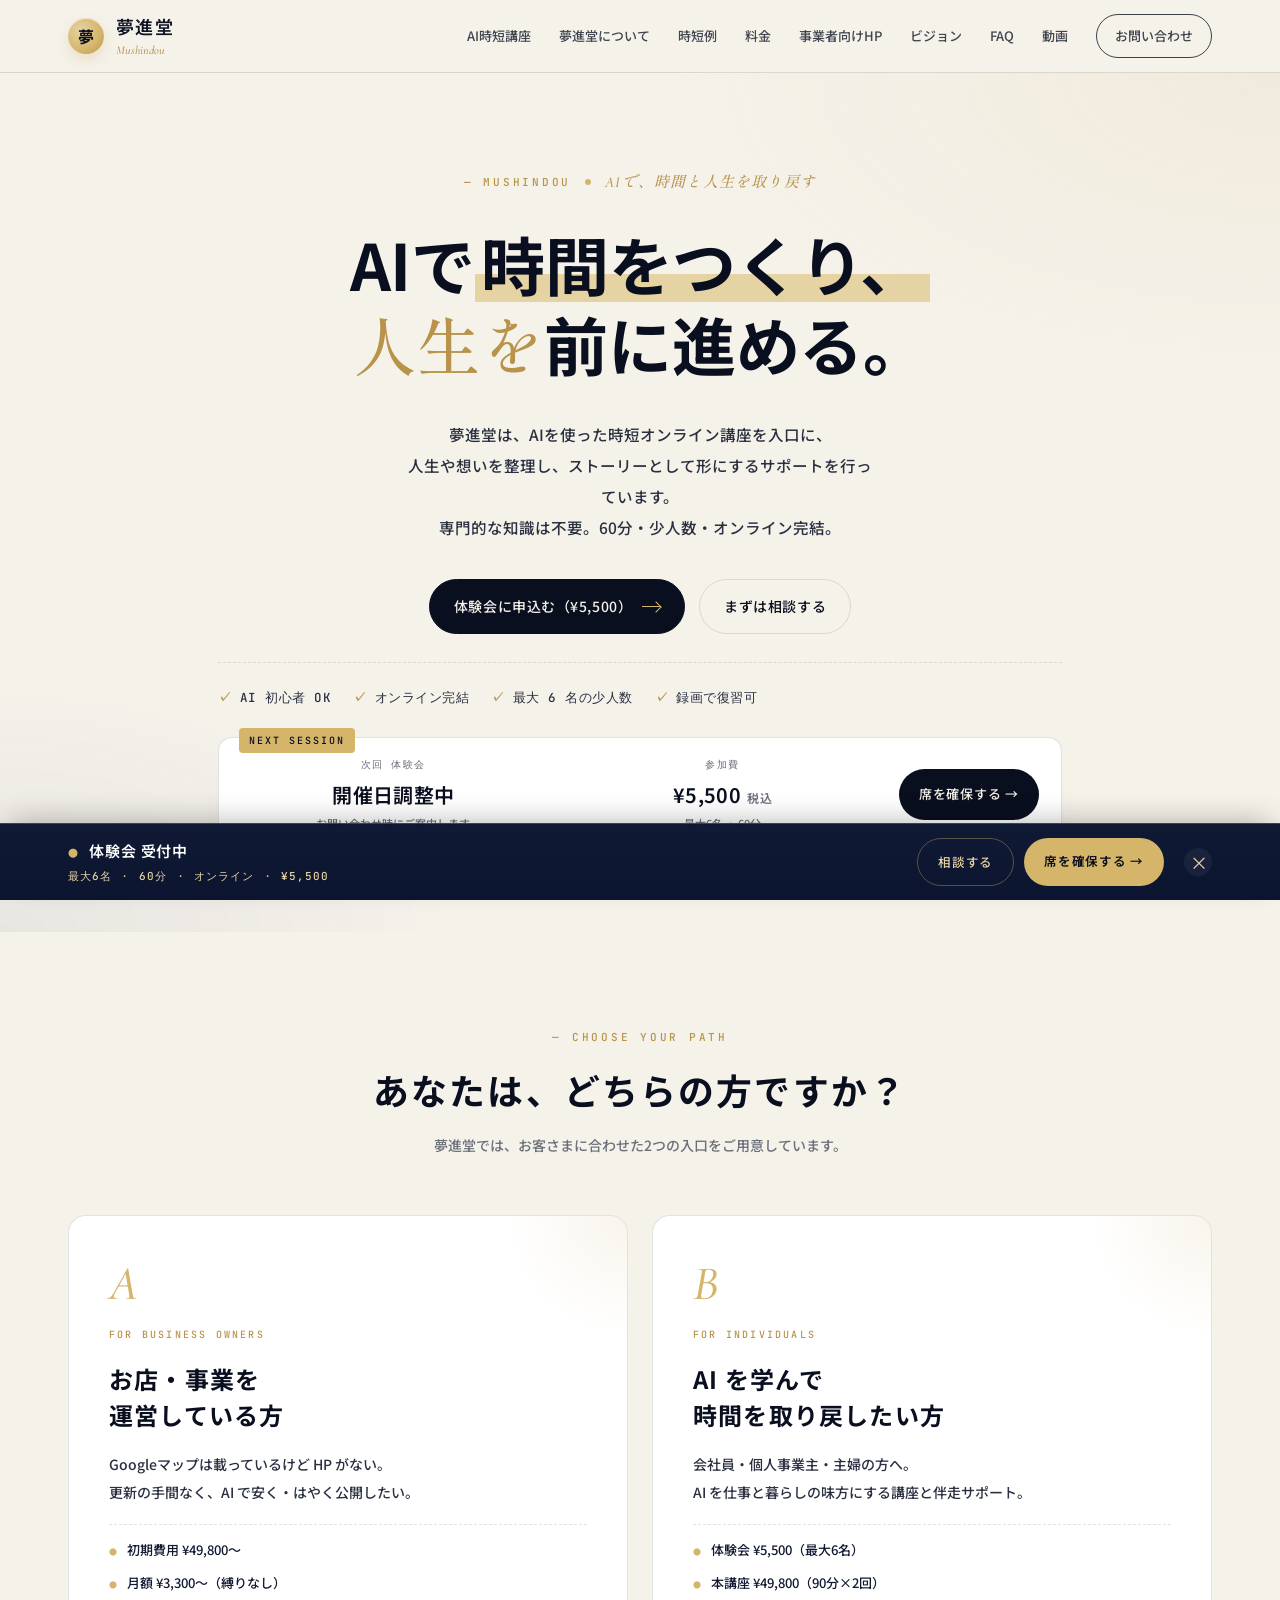
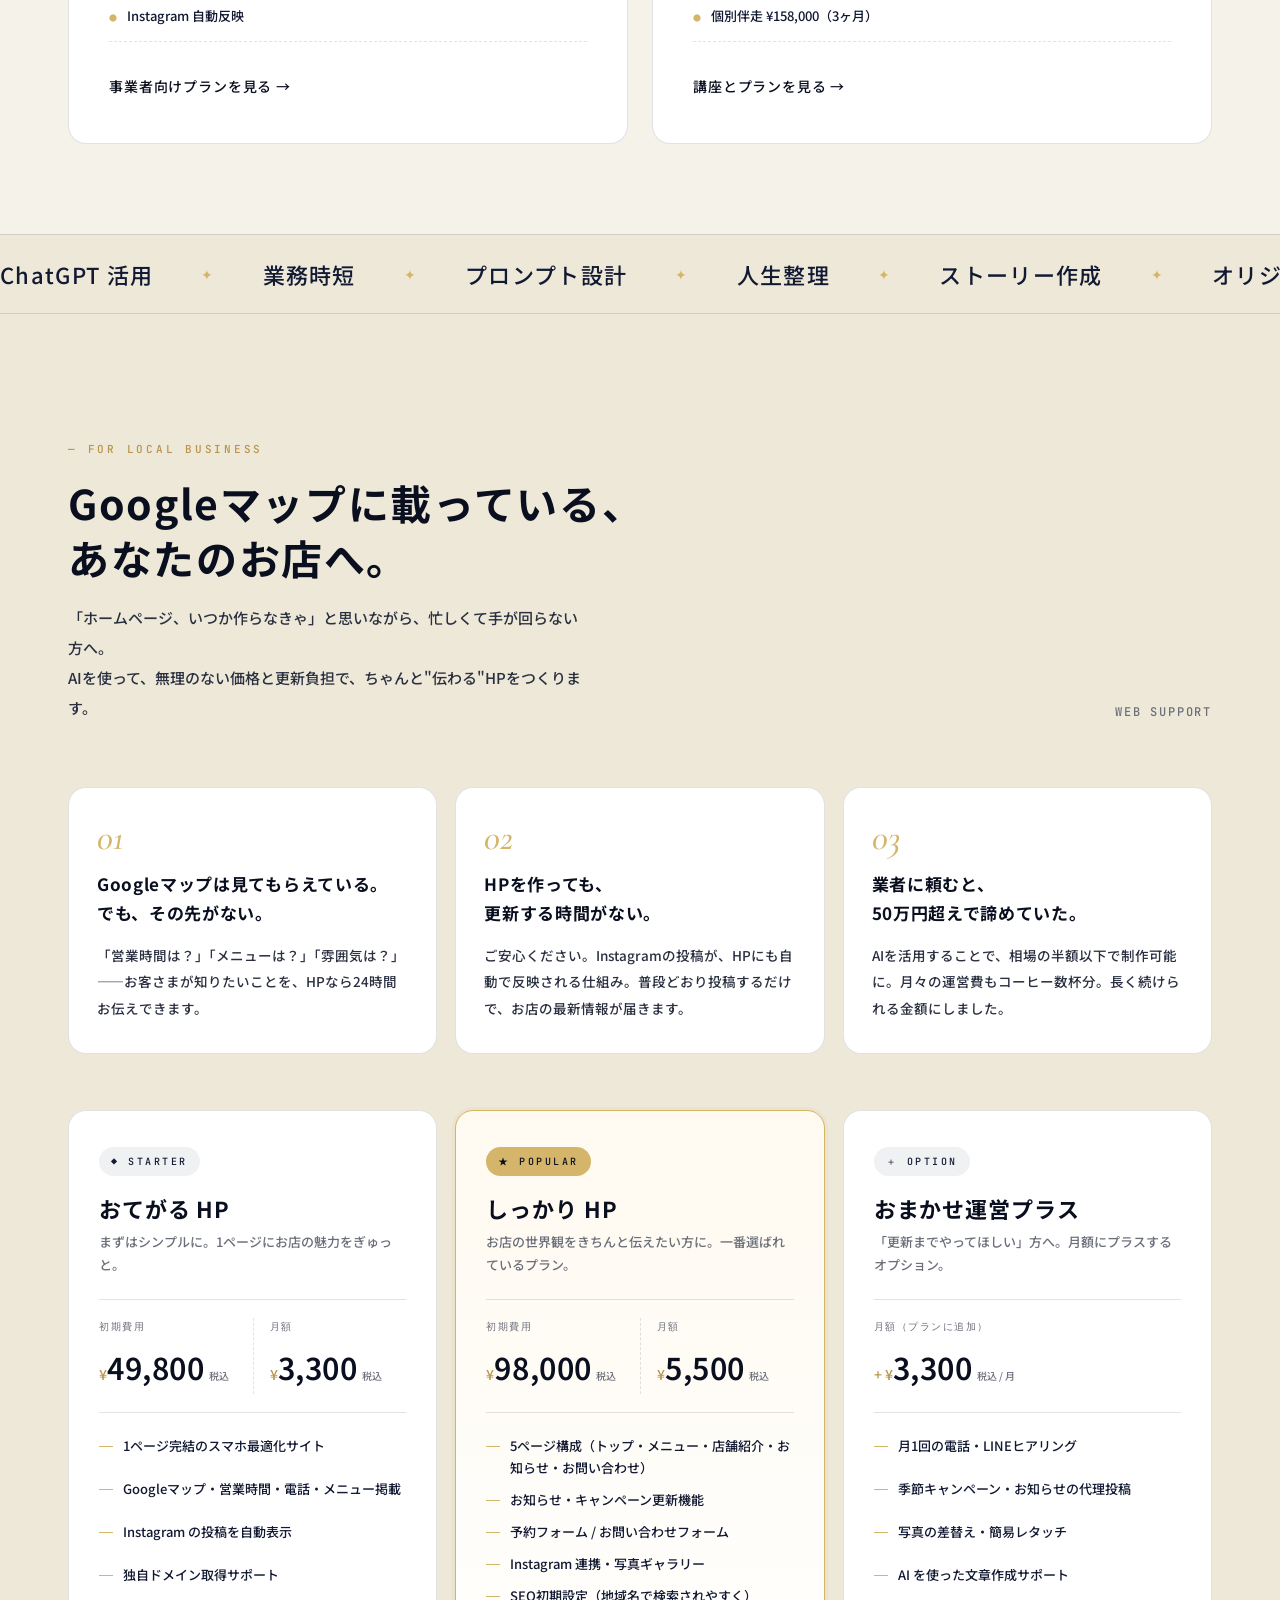
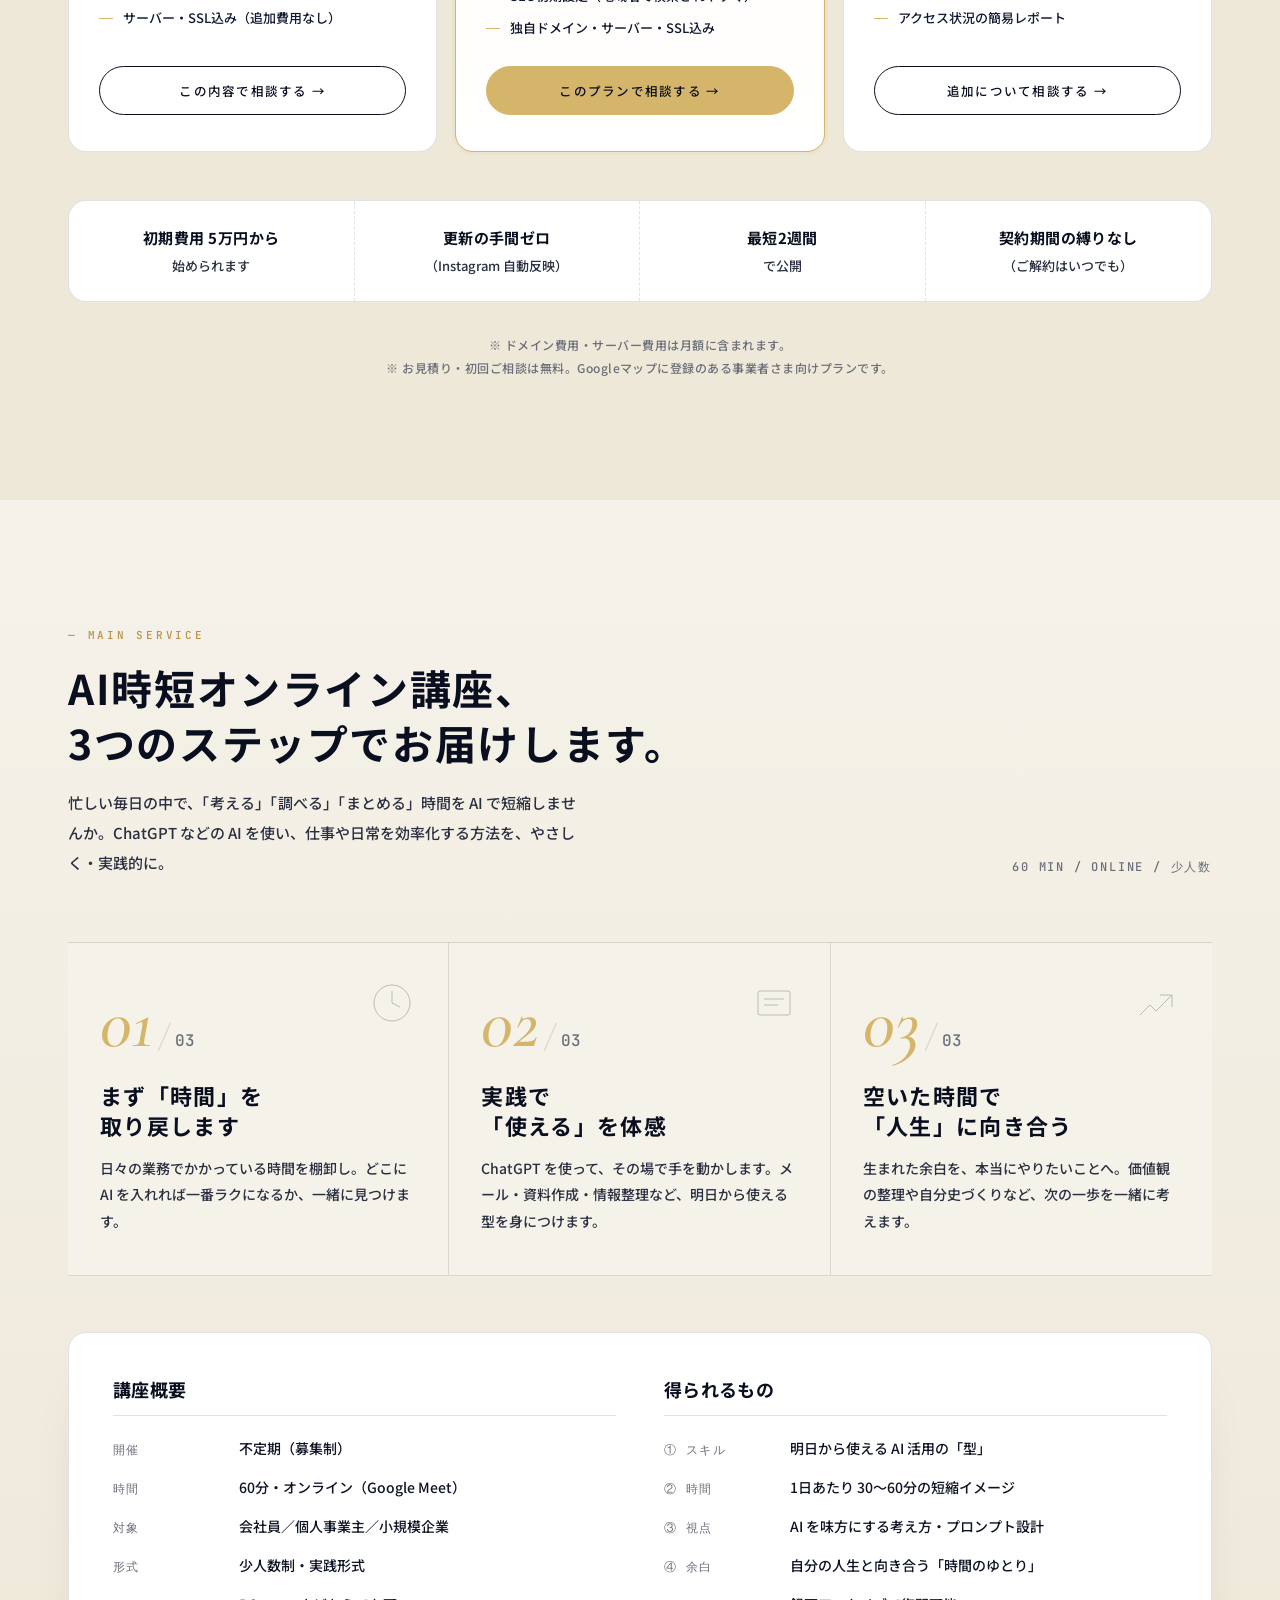
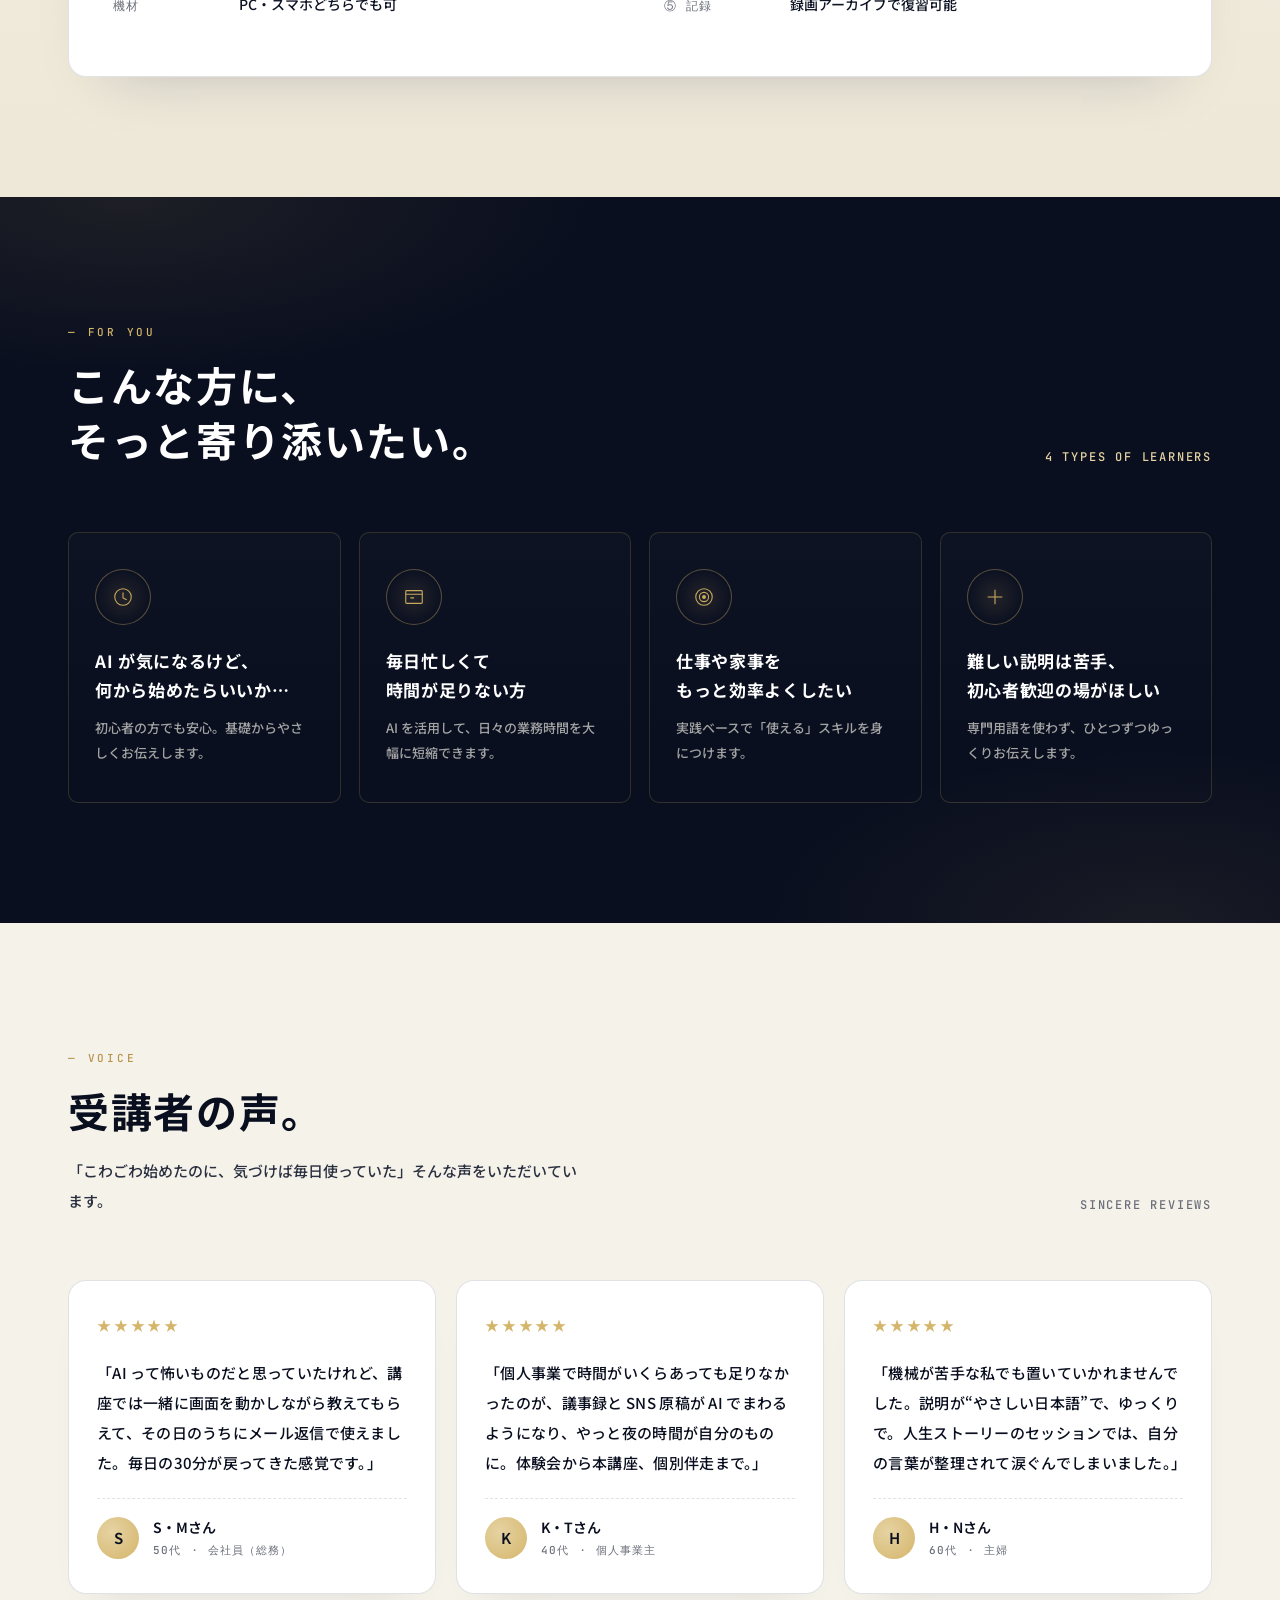
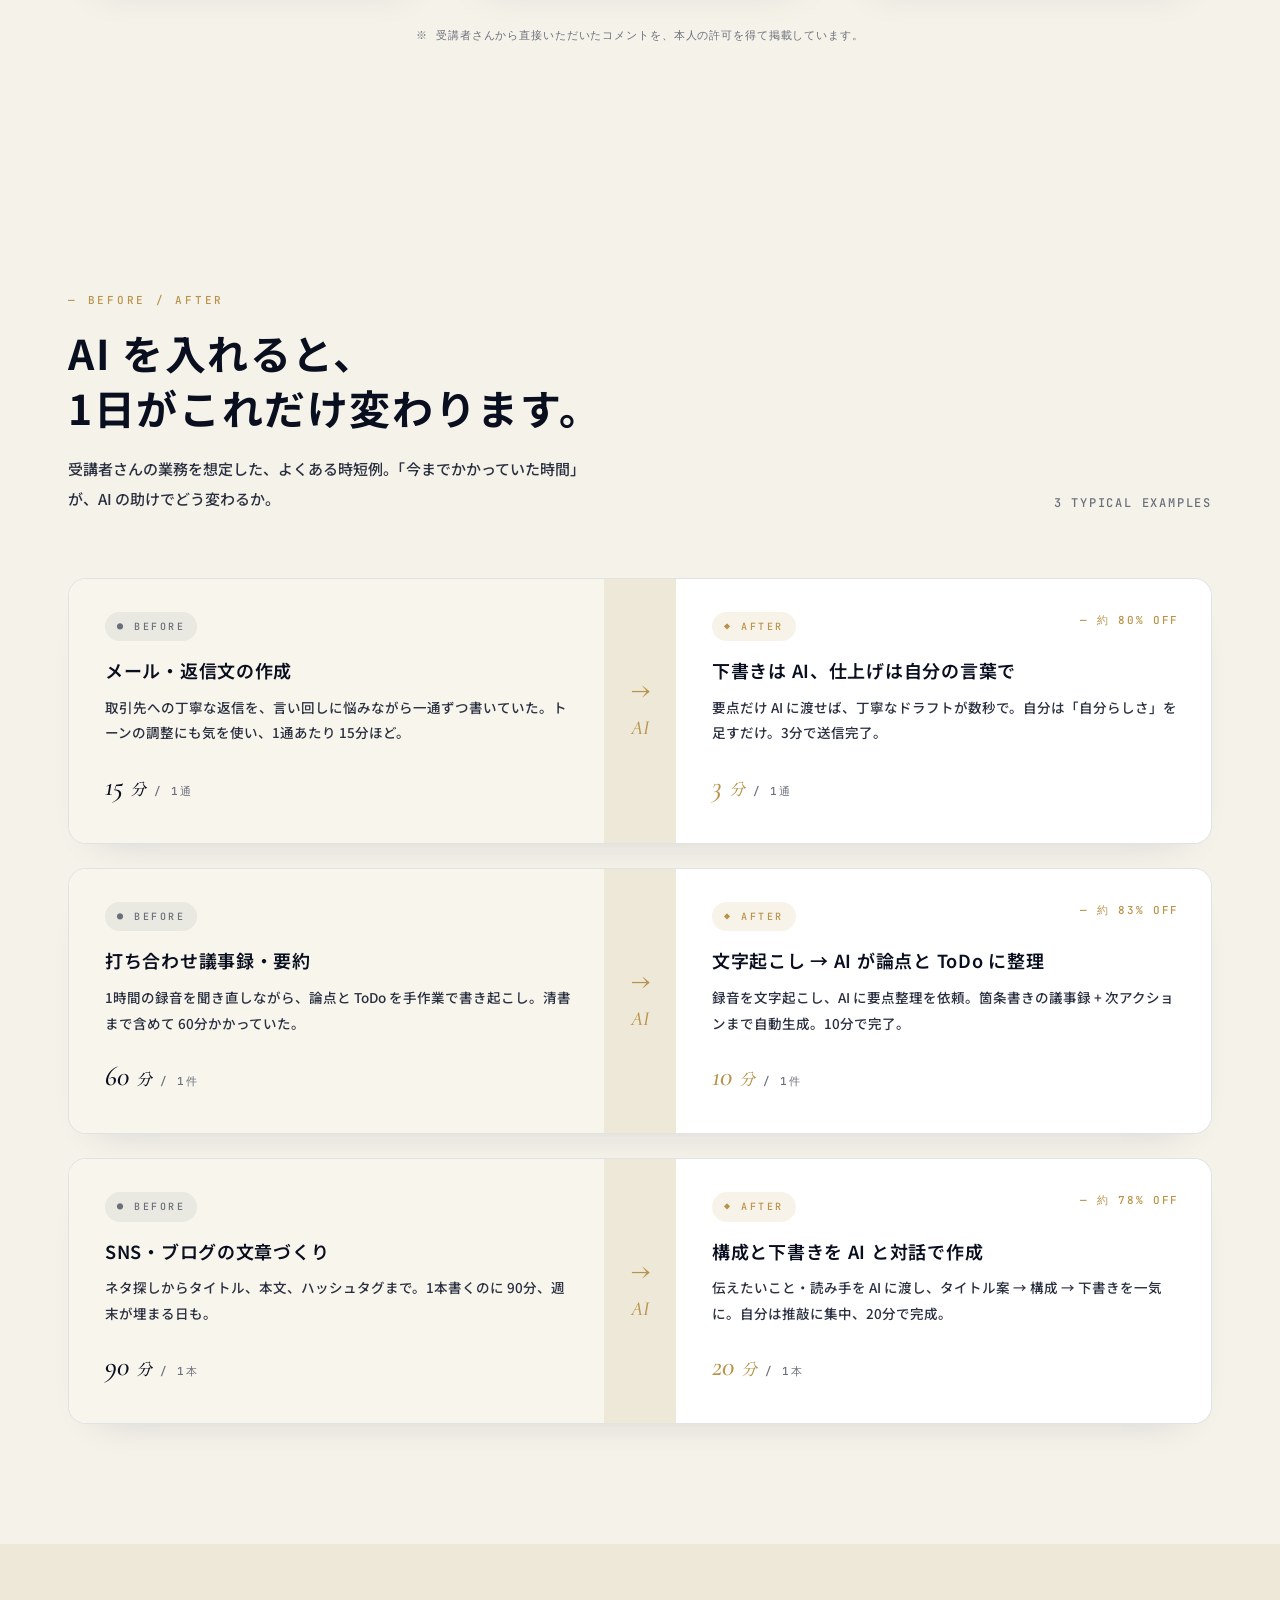
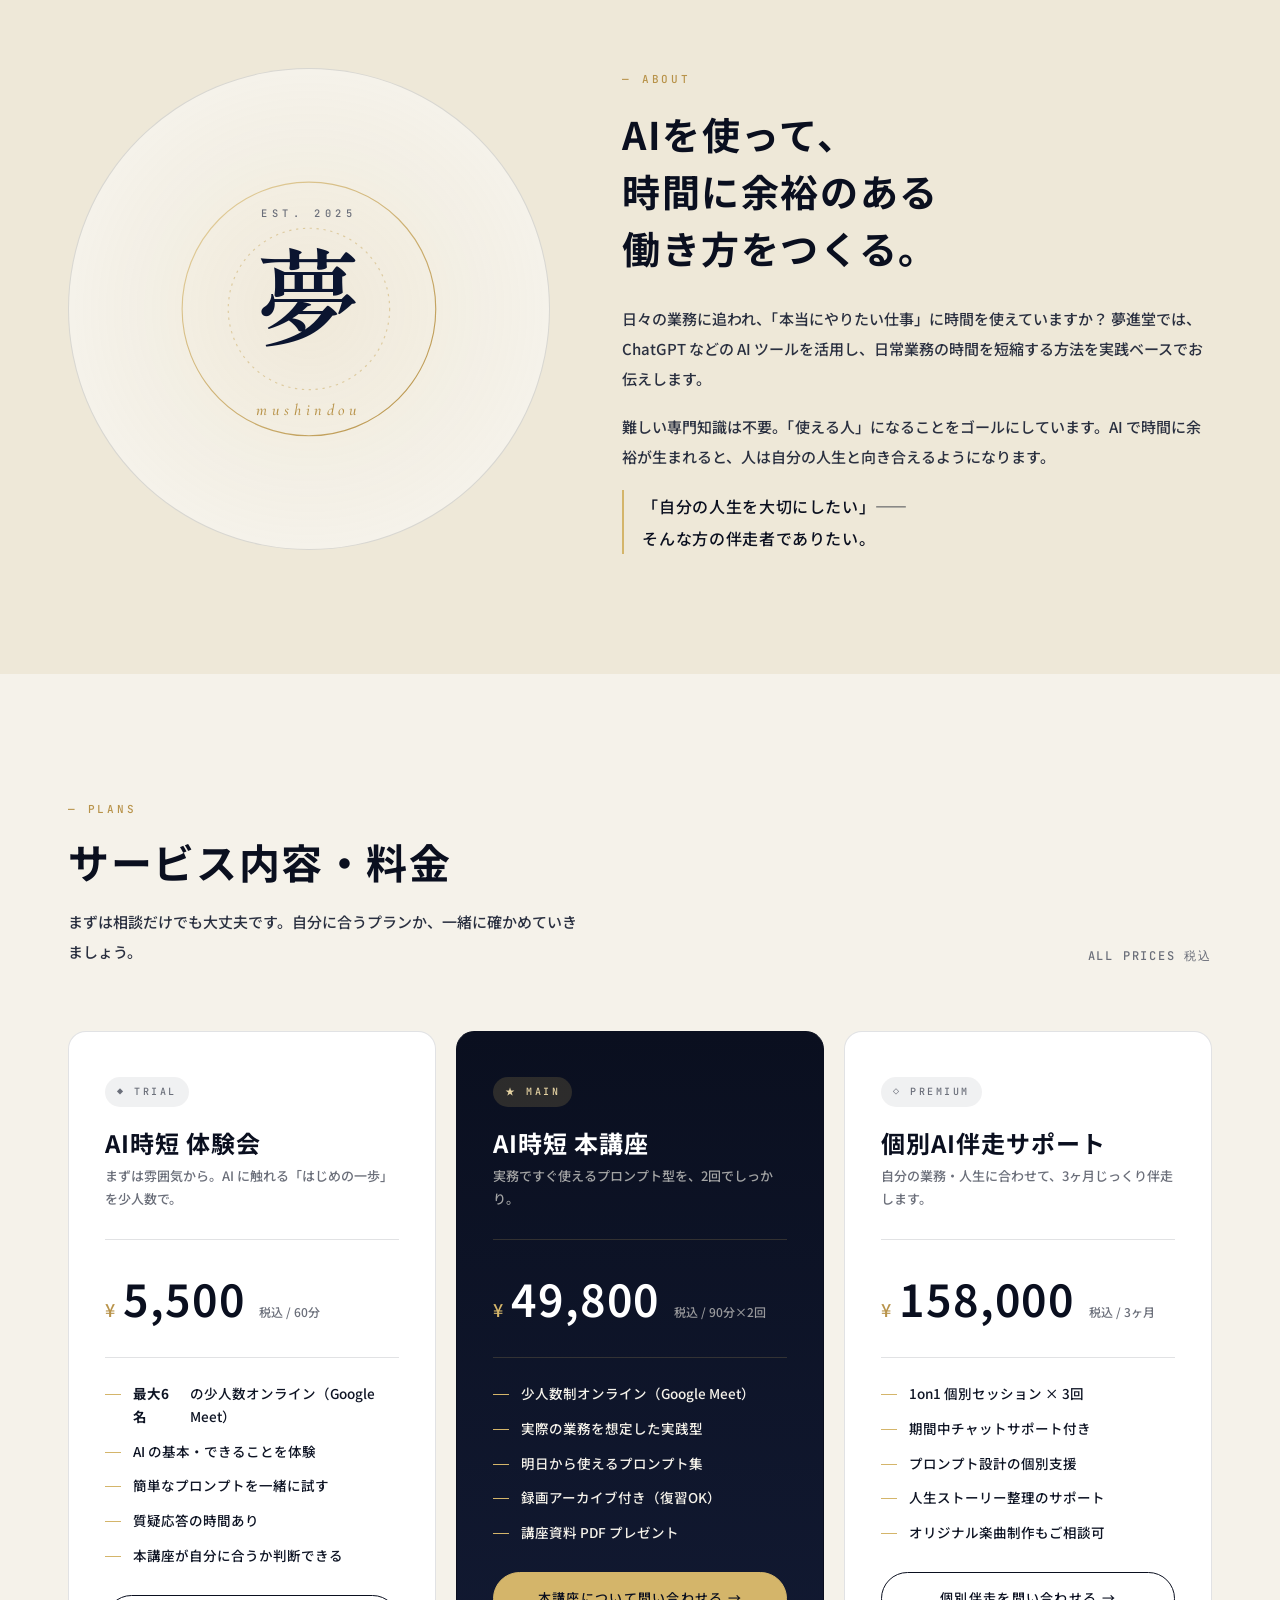
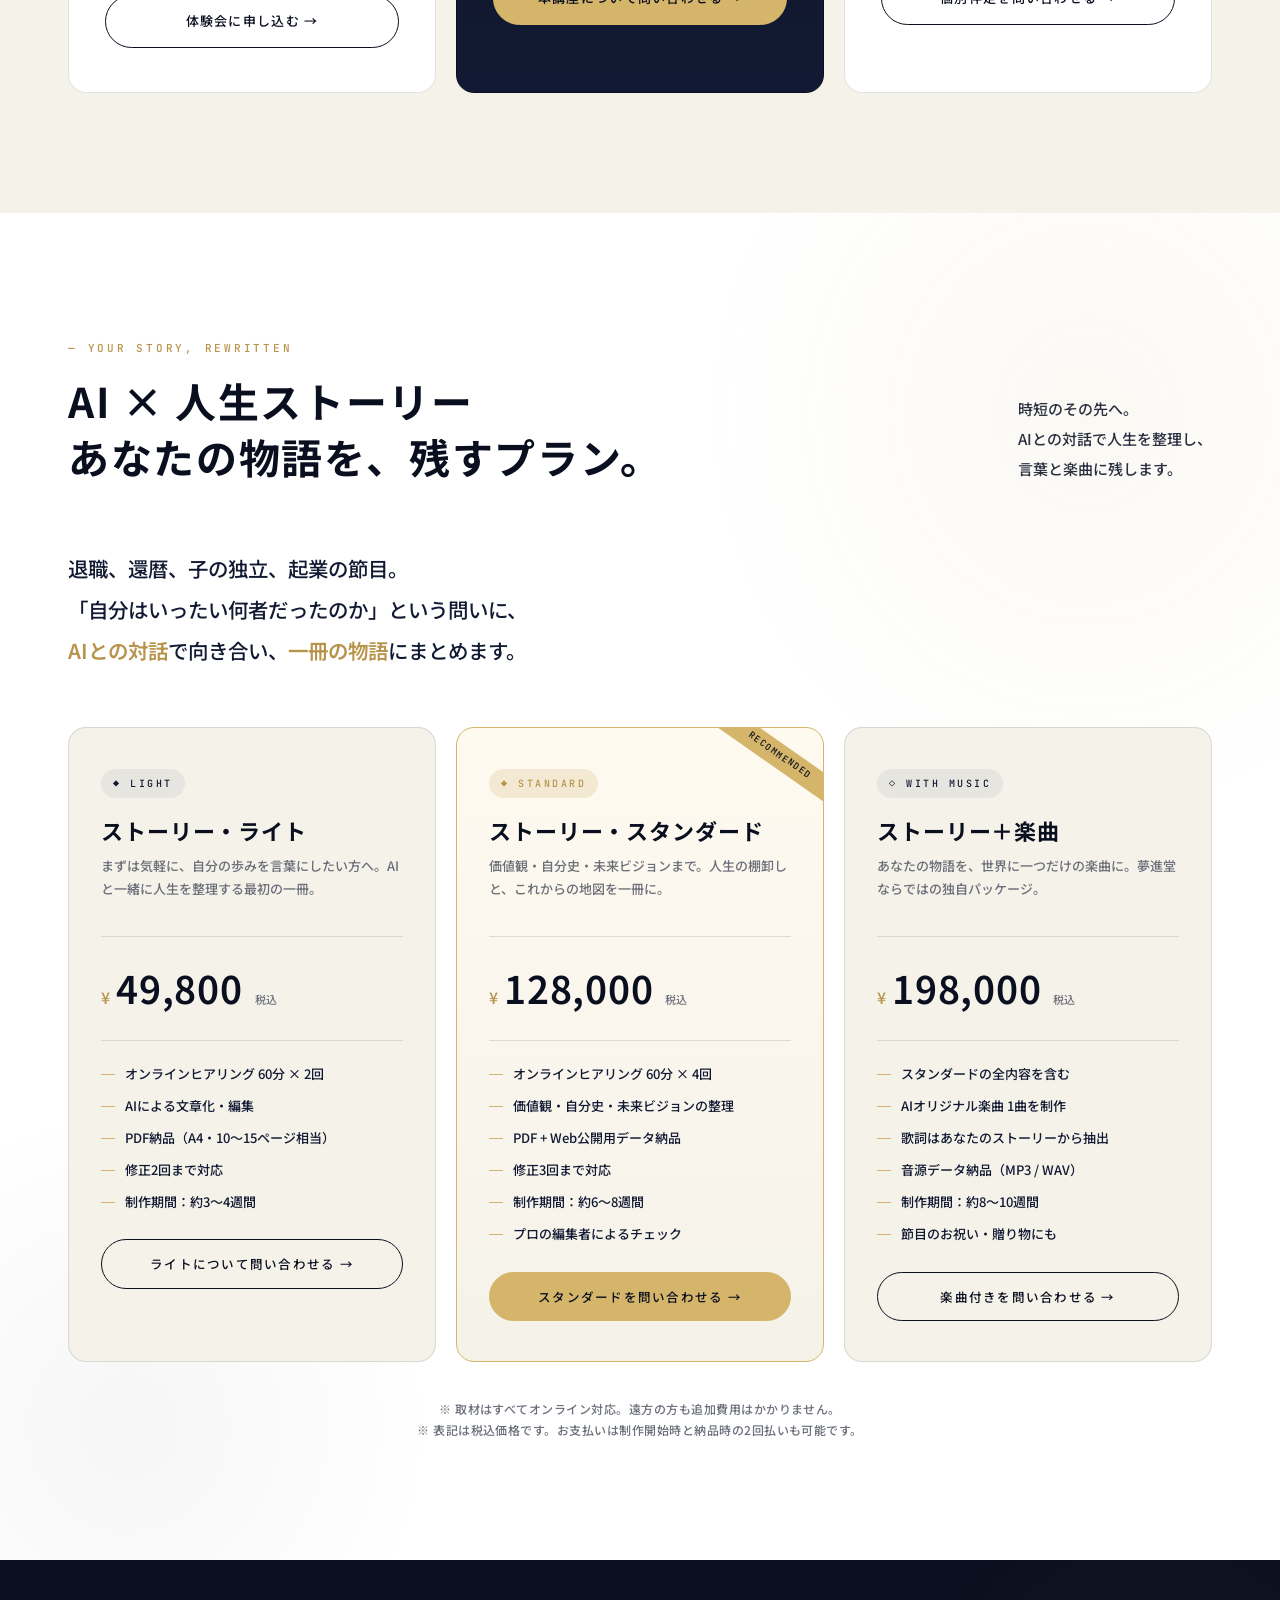
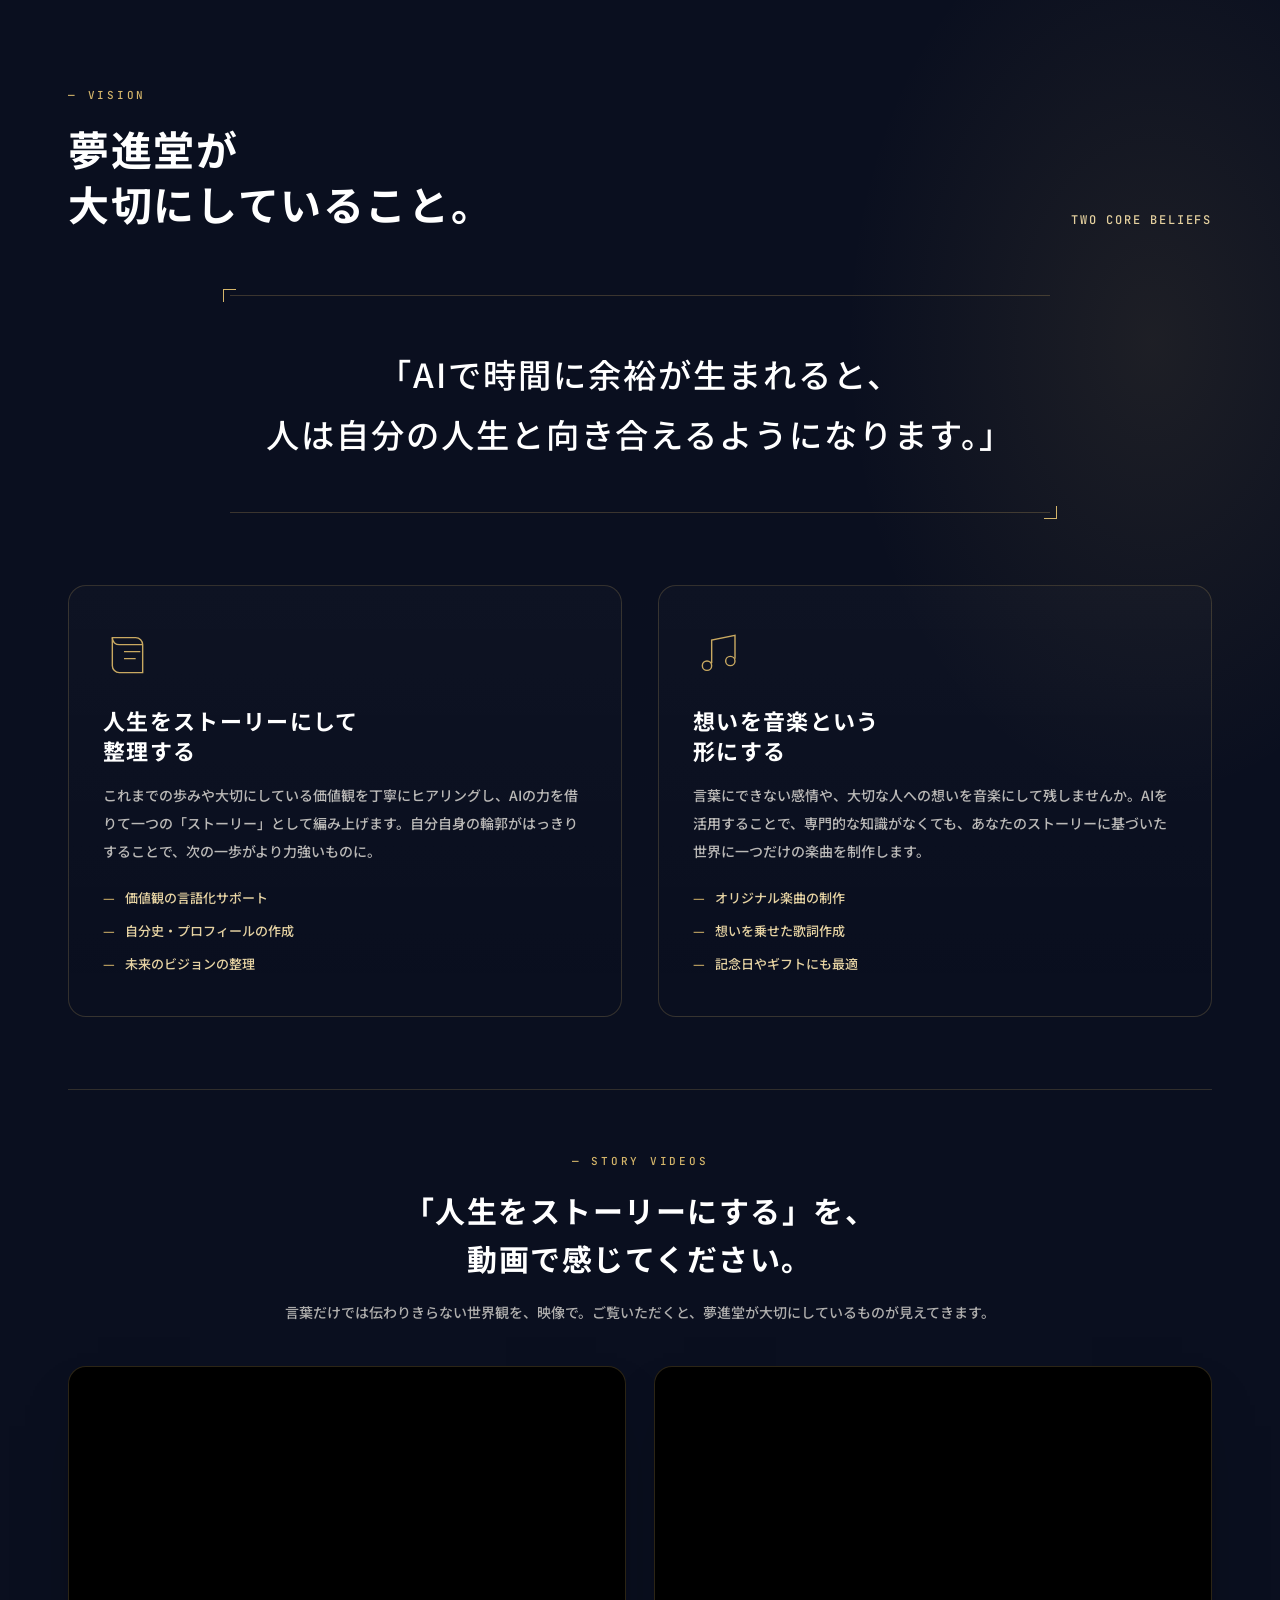
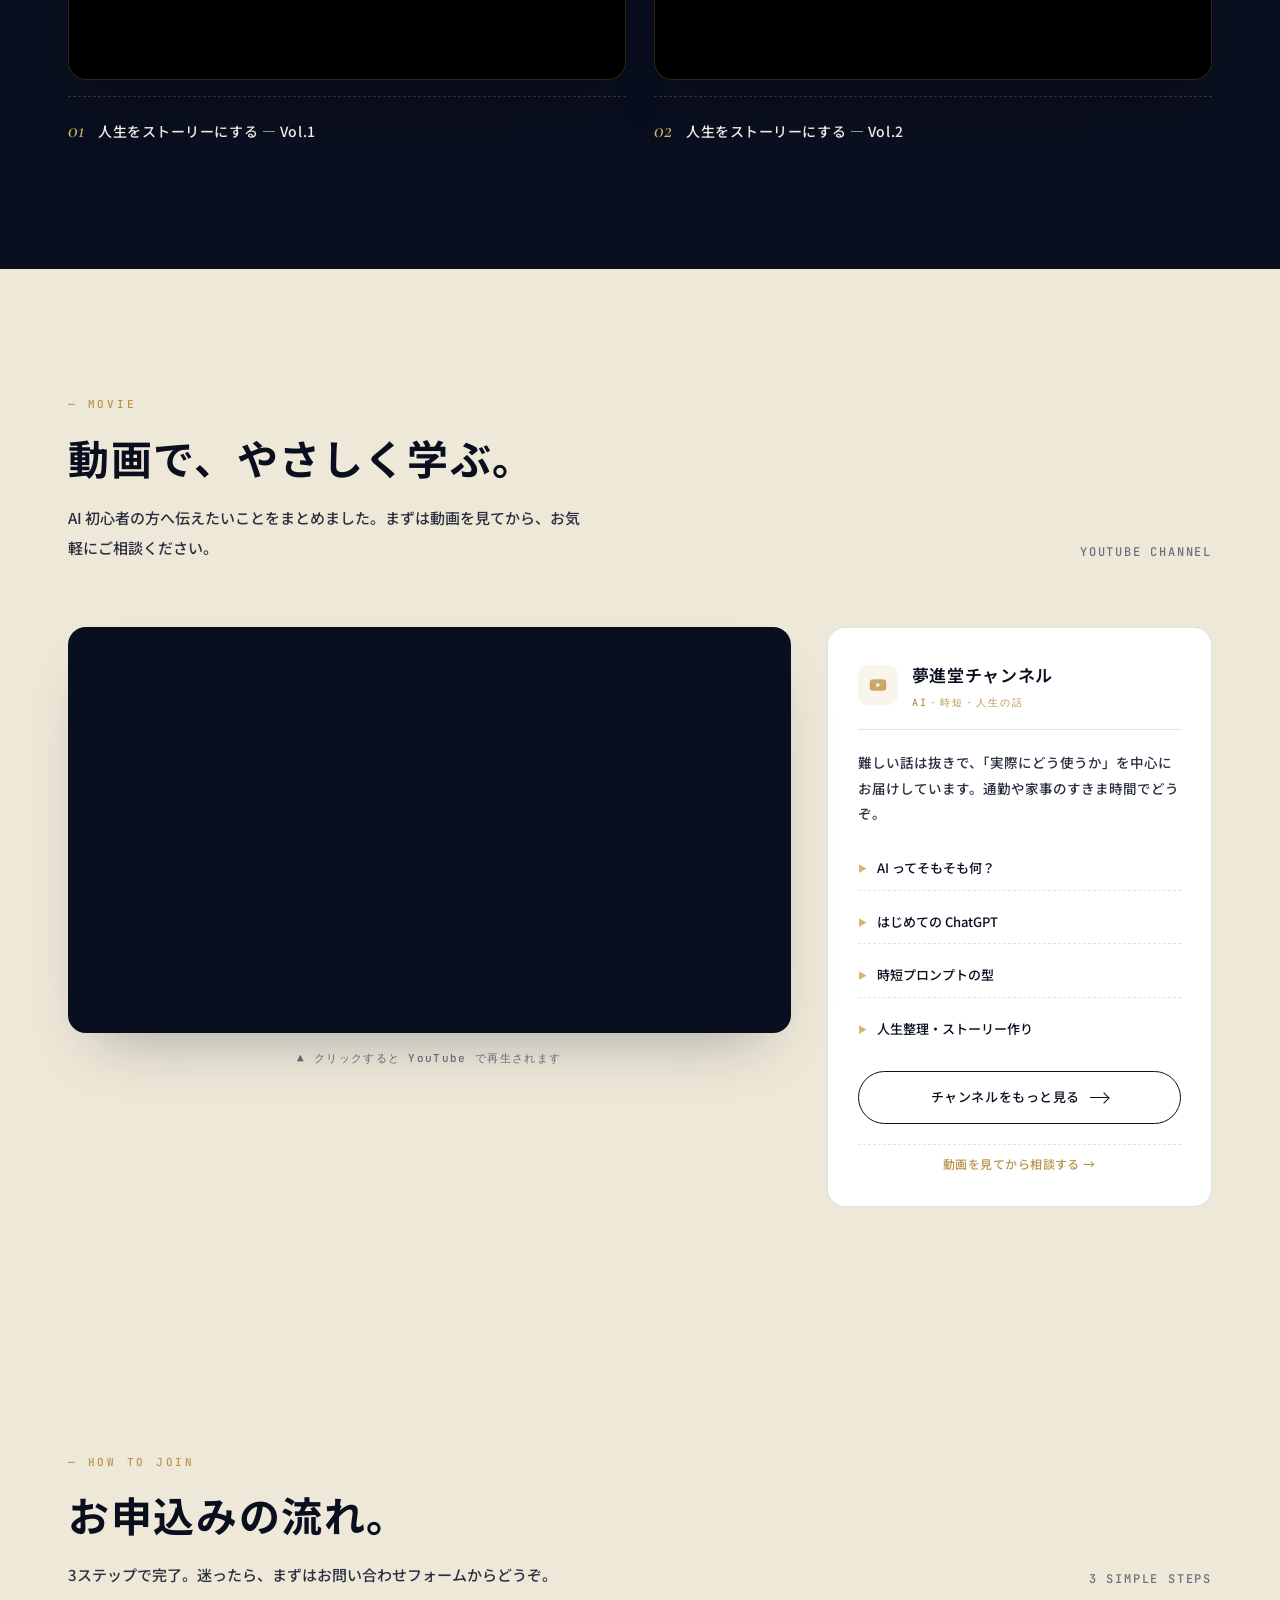
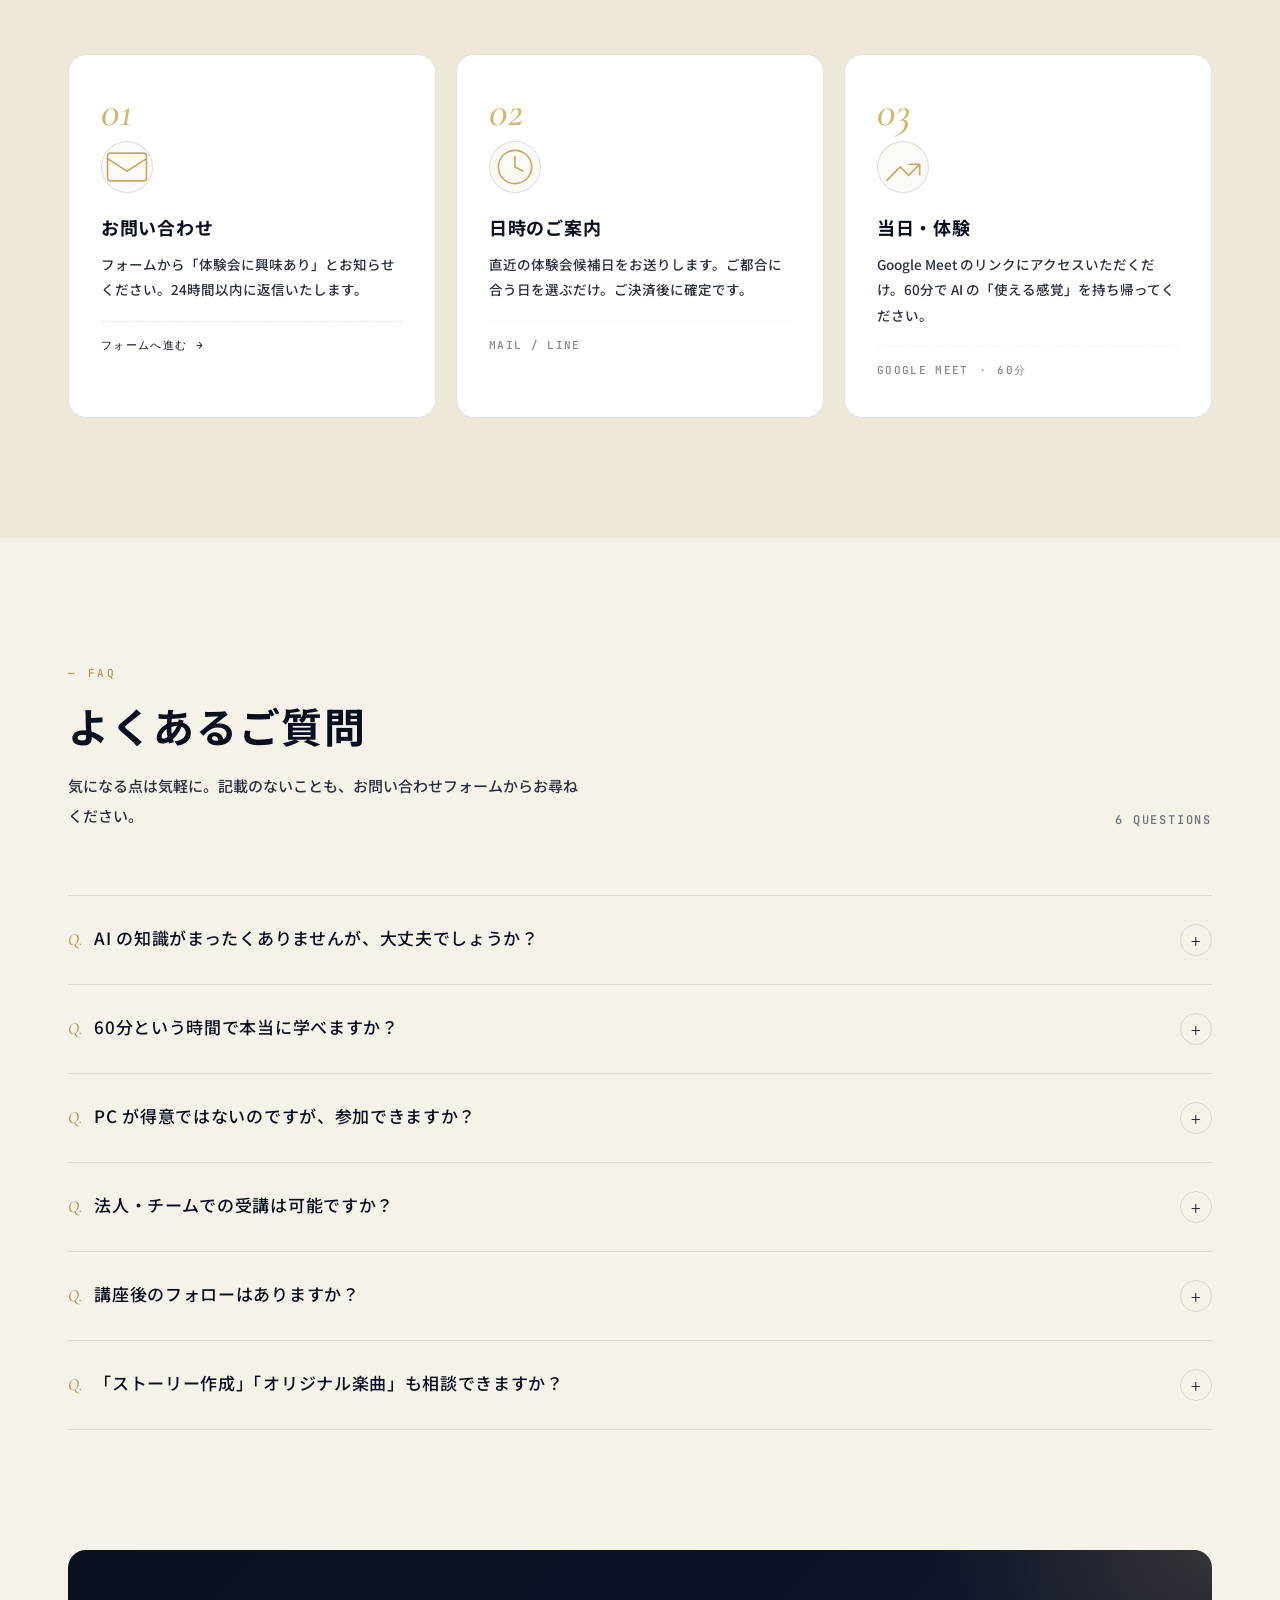
==== commit 570fe989: "夢進堂サイト全面リニューアル｜AIで時間をつくり、人生を前に進める。 Co-Authored-By: Claude Opus 4.7 <noreply@anthropic.com>" ====
--- a/index.html
+++ b/index.html
@@ -1,739 +1,1903 @@
-<!DOCTYPE html>
+<!doctype html>
 <html lang="ja">
 <head>
-  <meta charset="UTF-8">
-  <meta name="viewport" content="width=device-width, initial-scale=1.0">
-  <title>夢進堂 | AIで時間をつくり、人生を前に進める。</title>
-  <meta name="description" content="夢進堂は、AIを使った時短オンライン講座を入口に、人生や想いを整理し、ストーリーとして形にするサポートを行っています。">
-  <link rel="preconnect" href="https://fonts.googleapis.com">
-  <link rel="preconnect" href="https://fonts.gstatic.com" crossorigin>
-  <link href="https://fonts.googleapis.com/css2?family=Cormorant+Garamond:ital,wght@0,400;0,600;0,700;1,400;1,600&family=Noto+Sans+JP:wght@300;400;500;700&display=swap" rel="stylesheet">
-  <style>
-    :root {
-      --white: #ffffff;
-      --off-white: #f8f8f5;
-      --light: #f0f0eb;
-      --mid: #e2e2dc;
-      --border: #d4d4cc;
-      --text: #1c1c1a;
-      --text-mid: #4a4a44;
-      --text-light: #8a8a82;
-      --accent: #1a1a18;
-      --green: #2d6a4f;
-      --green-light: #52b788;
-      --green-subtle: rgba(45,106,79,0.07);
-      --gold: #b5862a;
-      --gold-light: #d4a853;
-      --font-display: 'Cormorant Garamond', Georgia, serif;
-      --font-body: 'Noto Sans JP', sans-serif;
-      --ease: cubic-bezier(0.25,0.1,0.25,1);
-      --ease-out: cubic-bezier(0,0,0.2,1);
-    }
-    *,*::before,*::after{margin:0;padding:0;box-sizing:border-box;}
-    html{scroll-behavior:smooth;}
-    body{font-family:var(--font-body);color:var(--text);background:var(--white);line-height:1.9;-webkit-font-smoothing:antialiased;overflow-x:hidden;}
-    a{text-decoration:none;color:inherit;}
-    ul{list-style:none;}
-
-    /* CURSOR */
-    .cursor,.cursor-ring{position:fixed;pointer-events:none;z-index:9999;transform:translate(-50%,-50%);border-radius:50%;}
-    .cursor{width:8px;height:8px;background:var(--green);transition:width .3s,height .3s;}
-    .cursor-ring{width:36px;height:36px;border:1px solid var(--green);opacity:.4;transition:width .3s,height .3s;}
-
-    /* HEADER */
-    header{position:fixed;top:0;left:0;right:0;z-index:100;padding:22px 0;transition:background .4s,padding .4s,box-shadow .4s;}
-    header.scrolled{background:rgba(255,255,255,.96);backdrop-filter:blur(16px);padding:14px 0;box-shadow:0 1px 0 var(--border);}
-    .header-inner{max-width:1160px;margin:0 auto;padding:0 40px;display:flex;align-items:center;justify-content:space-between;}
-    .logo{font-family:var(--font-display);font-size:1.7rem;font-weight:600;letter-spacing:.1em;color:var(--white);transition:color .3s;}
-    header.scrolled .logo{color:var(--text);}
-    nav{display:flex;gap:32px;align-items:center;}
-    .nav-link{font-size:.76rem;letter-spacing:.14em;text-transform:uppercase;color:rgba(255,255,255,.7);font-weight:500;transition:color .3s;}
-    header.scrolled .nav-link{color:var(--text-mid);}
-    .nav-link:hover{color:var(--green-light)!important;}
-    .nav-cta{background:var(--green);color:var(--white)!important;padding:10px 24px;border-radius:2px;font-size:.74rem!important;letter-spacing:.14em!important;transition:background .3s!important;}
-    .nav-cta:hover{background:var(--gold)!important;}
-    .hamburger{display:none;flex-direction:column;gap:5px;cursor:pointer;background:none;border:none;padding:4px;}
-    .hamburger span{display:block;width:26px;height:2px;background:var(--white);transition:all .3s;border-radius:2px;}
-    header.scrolled .hamburger span{background:var(--text);}
-    .hamburger.open span:nth-child(1){transform:translateY(7px) rotate(45deg);}
-    .hamburger.open span:nth-child(2){opacity:0;}
-    .hamburger.open span:nth-child(3){transform:translateY(-7px) rotate(-45deg);}
-
-    /* HERO */
-    .hero{min-height:100vh;display:grid;grid-template-columns:55% 45%;overflow:hidden;position:relative;}
-    .hero-left{background:var(--white);display:flex;flex-direction:column;justify-content:center;padding:140px 72px 80px 80px;position:relative;z-index:2;}
-    .hero-right{background:var(--accent);position:relative;overflow:hidden;display:flex;align-items:center;justify-content:center;}
-    .hero-grid{position:absolute;inset:0;display:grid;grid-template-columns:repeat(5,1fr);grid-template-rows:repeat(7,1fr);gap:1px;opacity:.07;}
-    .hero-grid-cell{background:rgba(255,255,255,.6);animation:gp 5s ease-in-out infinite;}
-    .hero-grid-cell:nth-child(3n){animation-delay:.8s;}
-    .hero-grid-cell:nth-child(5n){animation-delay:1.6s;}
-    @keyframes gp{0%,100%{opacity:.2}50%{opacity:1}}
-    .hero-right-content{position:relative;z-index:2;display:flex;flex-direction:column;gap:20px;padding:40px;width:100%;}
-    .stat-block{border:1px solid rgba(255,255,255,.1);padding:28px 32px;border-radius:2px;background:rgba(255,255,255,.04);animation:slideR .8s var(--ease-out) both;}
-    .stat-block:nth-child(2){animation-delay:.15s;}
-    .stat-block:nth-child(3){animation-delay:.3s;}
-    @keyframes slideR{from{opacity:0;transform:translateX(40px)}to{opacity:1;transform:translateX(0)}}
-    .stat-num{font-family:var(--font-display);font-size:3.6rem;font-weight:700;color:var(--white);line-height:1;letter-spacing:-.02em;}
-    .stat-num em{color:var(--gold-light);font-style:normal;}
-    .stat-label{font-size:.76rem;color:rgba(255,255,255,.45);letter-spacing:.1em;margin-top:8px;}
-    .hero-eyebrow{font-size:.68rem;letter-spacing:.32em;text-transform:uppercase;color:var(--green);font-weight:500;display:flex;align-items:center;gap:14px;margin-bottom:28px;animation:fu .8s var(--ease-out) .2s both;}
-    .hero-eyebrow::before{content:'';width:36px;height:1px;background:var(--green);flex-shrink:0;}
-    .hero-title{font-family:var(--font-display);font-size:clamp(2.8rem,4vw,4.6rem);font-weight:600;line-height:1.3;letter-spacing:.03em;margin-bottom:28px;animation:fu .8s var(--ease-out) .35s both;}
-    .hero-title em{font-style:italic;color:var(--green);}
-    .hero-sub{font-size:.97rem;color:var(--text-mid);line-height:2.1;font-weight:300;max-width:420px;margin-bottom:48px;animation:fu .8s var(--ease-out) .5s both;}
-    .hero-actions{display:flex;gap:14px;flex-wrap:wrap;animation:fu .8s var(--ease-out) .65s both;}
-    @keyframes fu{from{opacity:0;transform:translateY(24px)}to{opacity:1;transform:translateY(0)}}
-    .btn-p{display:inline-block;padding:15px 40px;background:var(--text);color:var(--white);font-size:.78rem;letter-spacing:.16em;text-transform:uppercase;font-family:var(--font-body);font-weight:500;border-radius:2px;border:1px solid var(--text);transition:background .3s,transform .3s;}
-    .btn-p:hover{background:var(--green);border-color:var(--green);transform:translateY(-2px);}
-    .btn-s{display:inline-block;padding:15px 40px;color:var(--text);font-size:.78rem;letter-spacing:.16em;text-transform:uppercase;font-family:var(--font-body);font-weight:500;border-radius:2px;border:1px solid var(--border);transition:border-color .3s,transform .3s;}
-    .btn-s:hover{border-color:var(--text);transform:translateY(-2px);}
-    .scroll-hint{position:absolute;bottom:36px;left:80px;display:flex;align-items:center;gap:12px;font-size:.66rem;letter-spacing:.22em;color:var(--text-light);text-transform:uppercase;animation:fu .8s var(--ease-out) 1s both;}
-    .scroll-line{width:1px;height:48px;background:var(--border);animation:sl 2s ease-in-out infinite;transform-origin:top;}
-    @keyframes sl{0%{transform:scaleY(0);opacity:0}50%{transform:scaleY(1);opacity:1}100%{transform:scaleY(1);opacity:0}}
-
-    /* TICKER */
-    .ticker{border-top:1px solid var(--border);border-bottom:1px solid var(--border);background:var(--off-white);padding:18px 0;overflow:hidden;}
-    .ticker-track{display:flex;gap:72px;white-space:nowrap;animation:tick 22s linear infinite;}
-    .ticker-item{font-size:.68rem;letter-spacing:.28em;text-transform:uppercase;color:var(--text-light);flex-shrink:0;display:flex;align-items:center;gap:16px;}
-    .ticker-dot{width:4px;height:4px;background:var(--green);border-radius:50%;flex-shrink:0;}
-    @keyframes tick{from{transform:translateX(0)}to{transform:translateX(-50%)}}
-
-    /* SECTION COMMON */
-    .section{padding:116px 0;}
-    .section--alt{background:var(--off-white);}
-    .section--dark{background:var(--accent);color:var(--white);}
-    .container{max-width:1160px;margin:0 auto;padding:0 40px;}
-    .sec-label{font-size:.65rem;letter-spacing:.35em;text-transform:uppercase;color:var(--green);font-weight:500;display:flex;align-items:center;gap:12px;margin-bottom:20px;}
-    .sec-label::before{content:'';width:28px;height:1px;background:var(--green);}
-    .sec-label--light{color:rgba(255,255,255,.35);}
-    .sec-label--light::before{background:rgba(255,255,255,.3);}
-    .sec-title{font-family:var(--font-display);font-size:clamp(2rem,3.2vw,3.2rem);font-weight:600;line-height:1.35;letter-spacing:.03em;}
-    .sec-title--light{color:var(--white);}
-    .sec-sub{font-size:.97rem;color:var(--text-mid);margin-top:18px;line-height:2.1;font-weight:300;max-width:560px;}
-    .sec-sub--light{color:rgba(255,255,255,.5);}
-
-    /* REVEAL */
-    .rv{opacity:0;transform:translateY(28px);transition:opacity .8s var(--ease-out),transform .8s var(--ease-out);}
-    .rv.on{opacity:1;transform:translateY(0);}
-    .d1{transition-delay:.1s;}.d2{transition-delay:.2s;}.d3{transition-delay:.3s;}
-
-    /* SERVICE */
-    .service-wrap{display:grid;grid-template-columns:1fr 1fr;gap:80px;align-items:start;margin-top:72px;}
-    .service-lead{font-size:1.1rem;font-weight:500;line-height:1.9;margin-bottom:24px;}
-    .service-body{font-size:.97rem;color:var(--text-mid);line-height:2.1;}
-    .service-body p+p{margin-top:18px;}
-    .service-highlight{margin-top:28px;padding:18px 24px;background:var(--green-subtle);border-left:3px solid var(--green);font-weight:500;color:var(--green);font-size:.95rem;border-radius:0 2px 2px 0;}
-    .service-card{background:var(--white);border:1px solid var(--border);border-radius:4px;padding:40px;box-shadow:0 4px 24px rgba(0,0,0,.05);}
-    .service-card-title{font-size:1.05rem;font-weight:700;margin-bottom:28px;padding-bottom:18px;border-bottom:1px solid var(--light);}
-    .service-list{display:flex;flex-direction:column;gap:16px;}
-    .service-list li{display:flex;align-items:center;gap:14px;font-size:.92rem;}
-    .svc-icon{font-size:1.3rem;flex-shrink:0;}
-
-    /* FOR WHO */
-    .who-grid{display:grid;grid-template-columns:repeat(4,1fr);gap:2px;background:var(--mid);margin-top:72px;}
-    .who-card{background:var(--white);padding:40px 28px;text-align:center;transition:background .3s;}
-    .who-card:hover{background:var(--off-white);}
-    .who-emoji{font-size:2.4rem;margin-bottom:18px;}
-    .who-title{font-size:.95rem;font-weight:700;margin-bottom:10px;line-height:1.6;}
-    .who-desc{font-size:.82rem;color:var(--text-mid);line-height:1.9;}
-
-    /* ABOUT */
-    .about-inner{display:grid;grid-template-columns:1fr 1fr;gap:100px;align-items:center;}
-    .about-visual-box{background:var(--light);border-radius:4px;padding:64px 48px;text-align:center;position:relative;overflow:hidden;}
-    .about-kanji{font-family:var(--font-display);font-size:7rem;font-weight:700;color:rgba(45,106,79,.12);line-height:1.1;letter-spacing:.1em;}
-    .about-tagline{font-family:var(--font-display);font-size:1.3rem;font-style:italic;color:var(--green);margin-top:20px;}
-    .about-deco1{position:absolute;top:-20px;right:-20px;width:90px;height:90px;background:var(--green);border-radius:2px;opacity:.1;}
-    .about-deco2{position:absolute;bottom:-16px;left:-16px;width:64px;height:64px;border:2px solid var(--gold);border-radius:50%;opacity:.25;}
-    .about-text .sec-label{margin-bottom:16px;}
-    .about-text .sec-title{margin-bottom:28px;}
-    .about-lead-quote{font-family:var(--font-display);font-size:1.45rem;font-weight:600;font-style:italic;color:var(--green);margin-bottom:28px;line-height:1.7;padding-bottom:24px;border-bottom:1px solid var(--light);}
-    .about-body{font-size:.97rem;color:var(--text-mid);line-height:2.2;}
-    .about-body p+p{margin-top:18px;}
-
-    /* PLANS */
-    .plans-grid{display:grid;grid-template-columns:1fr 1fr;gap:2px;background:var(--mid);max-width:820px;margin:72px auto 0;}
-    .plan-card{background:var(--white);padding:48px 40px;position:relative;transition:box-shadow .3s;}
-    .plan-card:hover{box-shadow:0 20px 48px rgba(0,0,0,.07);}
-    .plan-card--main{border-top:3px solid var(--green);}
-    .plan-badge{display:inline-block;background:var(--green);color:var(--white);font-size:.65rem;letter-spacing:.2em;text-transform:uppercase;padding:4px 16px;border-radius:2px;margin-bottom:20px;}
-    .plan-badge--sub{background:var(--text-light);}
-    .plan-title{font-size:1.1rem;font-weight:700;margin-bottom:16px;}
-    .plan-price{display:flex;align-items:baseline;gap:4px;margin-bottom:28px;}
-    .plan-yen{font-size:1rem;font-weight:700;color:var(--green);}
-    .plan-num{font-family:var(--font-display);font-size:3.2rem;font-weight:700;color:var(--green);line-height:1;letter-spacing:-.02em;}
-    .plan-unit{font-size:.78rem;color:var(--text-light);margin-left:4px;}
-    .plan-duration{font-size:.8rem;color:var(--text-light);background:var(--light);padding:2px 10px;border-radius:2px;margin-right:6px;}
-    .plan-list{margin-bottom:32px;display:flex;flex-direction:column;gap:12px;}
-    .plan-list li{font-size:.875rem;color:var(--text-mid);padding-left:20px;position:relative;line-height:1.7;}
-    .plan-list li::before{content:'✓';position:absolute;left:0;color:var(--green);font-weight:700;}
-    .btn-plan{display:block;text-align:center;padding:14px;font-size:.78rem;letter-spacing:.15em;text-transform:uppercase;font-family:var(--font-body);font-weight:500;border-radius:2px;transition:all .3s;}
-    .btn-plan--primary{background:var(--green);color:var(--white);border:1px solid var(--green);}
-    .btn-plan--primary:hover{background:var(--gold);border-color:var(--gold);}
-    .btn-plan--outline{color:var(--text);border:1px solid var(--border);}
-    .btn-plan--outline:hover{background:var(--text);color:var(--white);border-color:var(--text);}
-
-    /* VISION */
-    .vision-lead-quote{font-family:var(--font-display);font-size:clamp(1.3rem,2.2vw,1.9rem);font-weight:500;font-style:italic;color:rgba(255,255,255,.85);text-align:center;line-height:1.9;margin-bottom:72px;max-width:720px;margin-left:auto;margin-right:auto;}
-    .vision-cards{display:grid;grid-template-columns:1fr 1fr;gap:2px;background:rgba(255,255,255,.06);}
-    .vision-card{background:rgba(255,255,255,.04);border:1px solid rgba(255,255,255,.08);padding:48px 40px;transition:background .3s,transform .3s;}
-    .vision-card:hover{background:rgba(255,255,255,.08);transform:translateY(-4px);}
-    .vision-icon{font-size:2.4rem;margin-bottom:24px;}
-    .vision-title{font-size:1.15rem;font-weight:700;color:var(--white);margin-bottom:16px;line-height:1.5;}
-    .vision-text{font-size:.92rem;color:rgba(255,255,255,.6);line-height:2.1;margin-bottom:24px;}
-    .vision-list{display:flex;flex-direction:column;gap:10px;}
-    .vision-list li{font-size:.82rem;color:rgba(255,255,255,.45);padding-left:18px;position:relative;}
-    .vision-list li::before{content:'○';position:absolute;left:0;color:var(--gold-light);font-size:.7rem;}
-    .vision-close{text-align:center;margin-top:64px;font-family:var(--font-display);font-size:1.3rem;font-style:italic;color:rgba(255,255,255,.5);line-height:2;}
-
-    /* CONTACT */
-    .contact-wrap{max-width:620px;margin:60px auto 0;}
-    .contact-form{background:var(--white);padding:48px;border-radius:4px;box-shadow:0 8px 40px rgba(0,0,0,.06);border:1px solid var(--border);display:flex;flex-direction:column;gap:20px;}
-    .form-row{display:grid;grid-template-columns:1fr 1fr;gap:16px;}
-    .f-group{display:flex;flex-direction:column;gap:7px;}
-    .f-label{font-size:.82rem;font-weight:700;color:var(--text);}
-    .f-req{font-size:.7rem;color:#ef4444;background:#fef2f2;padding:2px 8px;border-radius:2px;margin-left:6px;}
-    .f-input,.f-textarea{width:100%;padding:13px 16px;border:1px solid var(--border);border-radius:2px;font-family:var(--font-body);font-size:.95rem;color:var(--text);background:var(--off-white);transition:border-color .3s,box-shadow .3s;outline:none;}
-    .f-input:focus,.f-textarea:focus{border-color:var(--green);background:var(--white);box-shadow:0 0 0 3px rgba(45,106,79,.1);}
-    .f-input::placeholder,.f-textarea::placeholder{color:var(--text-light);}
-    .f-textarea{resize:vertical;min-height:120px;}
-    .btn-submit{background:var(--green);color:var(--white);border:none;padding:16px;border-radius:2px;font-size:.8rem;letter-spacing:.18em;text-transform:uppercase;font-family:var(--font-body);font-weight:500;cursor:pointer;transition:background .3s,transform .3s;}
-    .btn-submit:hover{background:var(--gold);transform:translateY(-2px);}
-    .btn-submit:disabled{opacity:.6;cursor:not-allowed;transform:none;}
-    .f-status{font-size:.88rem;text-align:center;display:none;padding:14px;border-radius:2px;}
-    .f-status.ok{display:block;background:#f0fdf4;border:1px solid #bbf7d0;color:#16a34a;}
-    .f-status.ng{display:block;background:#fef2f2;border:1px solid #fecaca;color:#dc2626;}
-
-    /* RADIO */
-    .f-radio-group{display:flex;flex-direction:column;gap:10px;margin-top:4px;}
-    .f-radio{display:flex;align-items:center;gap:12px;padding:13px 16px;border:1px solid var(--border);border-radius:2px;cursor:pointer;transition:border-color .2s,background .2s;background:var(--off-white);}
-    .f-radio:hover{border-color:var(--green);background:var(--green-subtle);}
-    .f-radio input[type="radio"]{width:16px;height:16px;accent-color:var(--green);flex-shrink:0;cursor:pointer;}
-    .f-radio input[type="radio"]:checked + span{color:var(--green);font-weight:500;}
-    .f-radio:has(input:checked){border-color:var(--green);background:var(--green-subtle);}
-    .f-radio span{font-size:.92rem;color:var(--text-mid);}
-
-    /* FOOTER */
-    footer{background:var(--accent);border-top:1px solid rgba(255,255,255,.06);padding:44px 0 32px;color:rgba(255,255,255,.3);}
-    .footer-inner{display:flex;align-items:center;justify-content:space-between;}
-    .footer-logo{font-family:var(--font-display);font-size:1.4rem;color:rgba(255,255,255,.5);letter-spacing:.1em;}
-    .footer-tagline{font-size:.78rem;color:rgba(255,255,255,.25);margin-top:4px;}
-    .footer-copy{font-size:.73rem;}
-
-    /* BACK TO TOP */
-    .btt{position:fixed;bottom:28px;right:28px;width:48px;height:48px;background:var(--green);color:var(--white);display:flex;align-items:center;justify-content:center;font-size:1.1rem;border-radius:2px;z-index:99;opacity:0;visibility:hidden;transform:translateY(12px);transition:all .3s;}
-    .btt.on{opacity:1;visibility:visible;transform:translateY(0);}
-    .btt:hover{background:var(--gold);transform:translateY(-3px);}
-
-    /* MOBILE NAV */
-    .nav-overlay{position:fixed;inset:0;background:rgba(0,0,0,.4);z-index:199;opacity:0;pointer-events:none;transition:opacity .3s;}
-    .nav-overlay.on{opacity:1;pointer-events:auto;}
-    .mobile-nav{position:fixed;top:0;right:0;bottom:0;width:80%;max-width:300px;background:var(--white);z-index:200;display:flex;flex-direction:column;align-items:center;justify-content:center;gap:32px;box-shadow:-8px 0 32px rgba(0,0,0,.12);transform:translateX(100%);transition:transform .4s var(--ease);}
-    .mobile-nav.open{transform:translateX(0);}
-    .mobile-nav a{font-size:.95rem;letter-spacing:.12em;color:var(--text-mid);text-transform:uppercase;font-weight:500;}
-    .mobile-nav .nav-cta{background:var(--green);color:var(--white)!important;padding:12px 28px;border-radius:2px;}
-
-    /* RESPONSIVE */
-    @media(max-width:1024px){
-      .hero{grid-template-columns:1fr;}
-      .hero-right{display:none;}
-      .hero-left{padding:140px 40px 80px;}
-      .scroll-hint{left:40px;}
-      .service-wrap{grid-template-columns:1fr;gap:40px;}
-      .about-inner{grid-template-columns:1fr;gap:48px;}
-      .about-visual-box{display:none;}
-      .vision-cards{grid-template-columns:1fr;}
-      .who-grid{grid-template-columns:1fr 1fr;}
-      nav{display:none;}
-      .hamburger{display:flex;}
-    }
-    @media(max-width:640px){
-      .section{padding:80px 0;}
-      .container{padding:0 24px;}
-      .header-inner{padding:0 24px;}
-      .hero-left{padding:120px 24px 60px;}
-      .scroll-hint{left:24px;}
-      .who-grid{grid-template-columns:1fr;background:none;gap:2px;}
-      .plans-grid{grid-template-columns:1fr;}
-      .form-row{grid-template-columns:1fr;}
-      .contact-form{padding:28px 20px;}
-    }
-  </style>
-<!-- Google Analytics -->
-<script async src="https://www.googletagmanager.com/gtag/js?id=G-03ZD0GZK4T"></script>
-<script>
-  window.dataLayer = window.dataLayer || [];
-  function gtag(){dataLayer.push(arguments);}
-  gtag('js', new Date());
-  gtag('config', 'G-03ZD0GZK4T');
-</script>
+<meta charset="utf-8" />
+<meta name="viewport" content="width=device-width, initial-scale=1" />
+<title>夢進堂 | AIで時間をつくり、人生を前に進める。</title>
+<link rel="preconnect" href="https://fonts.googleapis.com">
+<link rel="preconnect" href="https://fonts.gstatic.com" crossorigin>
+<link href="https://fonts.googleapis.com/css2?family=Noto+Serif+JP:wght@400;500;600;700;900&family=Noto+Sans+JP:wght@300;400;500;700&family=Shippori+Mincho:wght@400;500;600;700;800&family=Cormorant+Garamond:ital,wght@0,400;0,500;0,600;1,400&family=JetBrains+Mono:wght@400;500&display=swap" rel="stylesheet">
+
+<style>
+/* ===================== Tokens ===================== */
+:root{
+  --navy-900:#0B1530;
+  --navy-800:#10204A;
+  --navy-700:#1A2E5C;
+  --navy-50:#F3F1EA;    /* warm ivory */
+  --cream:#F7F4EC;
+  --cream-2:#EEE8D8;
+  --gold:#C9A961;
+  --gold-2:#B8934A;
+  --gold-soft:#E6D3A3;
+  --ink:#0E1424;
+  --muted:#6B6F7A;
+  --line:rgba(14,20,36,.12);
+
+  --font-serif: "Shippori Mincho", "Noto Serif JP", serif;
+  --font-sans: "Noto Sans JP", system-ui, sans-serif;
+  --font-lat-serif: "Cormorant Garamond", "Shippori Mincho", serif;
+  --font-mono: "JetBrains Mono", ui-monospace, monospace;
+
+  --maxw: 1200px;
+  --r-lg: 18px;
+  --r-md: 10px;
+}
+
+*{box-sizing:border-box}
+html,body{margin:0;padding:0}
+body{
+  font-family: var(--font-sans);
+  color: var(--ink);
+  background: var(--cream);
+  line-height: 1.75;
+  font-size: 15px;
+  -webkit-font-smoothing: antialiased;
+  text-rendering: optimizeLegibility;
+}
+img,svg{display:block;max-width:100%}
+a{color:inherit;text-decoration:none}
+button{font-family:inherit;cursor:pointer;border:0;background:none;color:inherit}
+h1,h2,h3,h4{font-family:var(--font-serif);font-weight:600;letter-spacing:.02em;line-height:1.35;margin:0}
+p{margin:0}
+
+/* util */
+.wrap{max-width:var(--maxw);margin:0 auto;padding:0 28px}
+.eyebrow{font-family:var(--font-lat-serif);font-style:italic;font-size:15px;color:var(--gold-2);letter-spacing:.08em}
+.kicker{font-family:var(--font-mono);font-size:11px;letter-spacing:.25em;color:var(--gold-2);text-transform:uppercase}
+.rule{height:1px;background:var(--line);border:0;margin:0}
+.gold-rule{width:56px;height:1px;background:var(--gold);border:0;margin:0}
+
+/* ===================== Nav ===================== */
+.nav{
+  position:sticky;top:0;z-index:50;
+  background:color-mix(in oklab, var(--cream) 88%, transparent);
+  backdrop-filter: blur(8px);
+  border-bottom:1px solid var(--line);
+}
+.nav-inner{display:flex;align-items:center;justify-content:space-between;height:72px}
+.brand{display:flex;align-items:center;gap:12px}
+.brand-mark{
+  width:36px;height:36px;border-radius:50%;
+  background: radial-gradient(circle at 35% 35%, var(--gold-soft), var(--gold) 60%, var(--gold-2) 100%);
+  display:grid;place-items:center;
+  box-shadow: 0 1px 0 rgba(255,255,255,.6) inset, 0 6px 14px rgba(201,169,97,.25);
+  font-family:var(--font-serif); color:var(--navy-900);
+  font-weight:700; font-size:16px;
+}
+.brand-text{font-family:var(--font-serif);font-weight:600;font-size:18px;letter-spacing:.08em}
+.brand-sub{font-family:var(--font-lat-serif);font-style:italic;font-size:12px;color:var(--gold-2);margin-top:-2px}
+.nav-links{display:flex;gap:28px;align-items:center}
+.nav-links a{font-size:13px;color:var(--ink);opacity:.78;transition:.2s}
+.nav-links a:hover{opacity:1;color:var(--navy-800)}
+.nav-cta{
+  padding:10px 18px;border:1px solid var(--navy-900);border-radius:999px;
+  font-size:13px;color:var(--navy-900);background:transparent;transition:.2s;
+}
+.nav-cta:hover{background:var(--navy-900);color:var(--cream)}
+@media (max-width:820px){ .nav-links{display:none} }
+
+/* ===================== Hero ===================== */
+.hero{
+  position:relative;
+  padding: 96px 0 80px;
+  overflow:hidden;
+  background:
+    radial-gradient(80% 60% at 100% 0%, rgba(201,169,97,.10), transparent 60%),
+    radial-gradient(60% 50% at 0% 100%, rgba(16,32,74,.06), transparent 60%),
+    var(--cream);
+}
+.hero-grid{display:grid;grid-template-columns: 1.15fr .85fr;gap:56px;align-items:center}
+@media (max-width:900px){ .hero-grid{grid-template-columns:1fr;gap:40px} }
+
+.hero-eyebrow{display:flex;align-items:center;gap:14px;margin-bottom:28px}
+.hero-eyebrow .dot{width:6px;height:6px;border-radius:50%;background:var(--gold)}
+.hero h1{
+  font-size: clamp(36px, 5.2vw, 64px);
+  line-height:1.25;
+  letter-spacing:.02em;
+  font-weight:600;
+  color:var(--navy-900);
+}
+.hero h1 .accent{
+  color:var(--navy-900);
+  background: linear-gradient(transparent 62%, var(--gold-soft) 62% 92%, transparent 92%);
+  padding:0 .1em;
+}
+.hero h1 em{font-style:normal; color:var(--gold-2); font-family:var(--font-lat-serif); font-weight:500}
+.hero-lead{
+  margin-top:28px;
+  max-width:52ch;
+  color:#2A3040;
+  font-size:15.5px;
+  line-height:2;
+}
+.hero-ctas{display:flex;gap:14px;margin-top:36px;flex-wrap:wrap}
+.btn{
+  display:inline-flex;align-items:center;gap:10px;
+  padding:14px 24px;border-radius:999px;font-size:14px;font-weight:500;
+  transition:.25s ease; letter-spacing:.04em;
+}
+.btn-primary{background:var(--navy-900);color:var(--cream);border:1px solid var(--navy-900)}
+.btn-primary:hover{background:var(--navy-700); transform:translateY(-1px)}
+.btn-primary .arrow{width:18px;height:1px;background:var(--gold);position:relative;display:inline-block}
+.btn-primary .arrow::after{content:"";position:absolute;right:0;top:-3px;width:7px;height:7px;border-top:1px solid var(--gold);border-right:1px solid var(--gold);transform:rotate(45deg)}
+.btn-ghost{background:transparent;color:var(--navy-900);border:1px solid var(--line)}
+.btn-ghost:hover{border-color:var(--navy-900)}
+
+/* hero trust bar */
+.hero-trust{display:flex;gap:22px;flex-wrap:wrap;margin-top:28px;padding-top:24px;border-top:1px dashed var(--line)}
+.ht-item{display:flex;align-items:center;gap:8px;font-size:12.5px;color:#2A3040;font-family:var(--font-mono);letter-spacing:.04em}
+.ht-ico{color:var(--gold-2);font-weight:700}
+
+/* hero trial card */
+.hero-trial{
+  margin-top:28px;background:#fff;border:1px solid var(--line);
+  border-radius:14px;padding:18px 22px;
+  box-shadow:0 20px 40px -30px rgba(11,21,48,.25);
+  position:relative;
+}
+.hero-trial .ht-label{
+  position:absolute;top:-10px;left:20px;background:var(--gold);color:var(--navy-900);
+  font-family:var(--font-mono);font-size:10px;letter-spacing:.2em;padding:4px 10px;border-radius:4px;
+}
+.hero-trial .ht-body{display:grid;grid-template-columns:1fr 1fr auto;gap:24px;align-items:center}
+@media (max-width:640px){ .hero-trial .ht-body{grid-template-columns:1fr 1fr;gap:14px} .ht-cta{grid-column:1 / -1} }
+.ht-eyebrow{font-family:var(--font-mono);font-size:10px;letter-spacing:.15em;color:var(--muted)}
+.ht-date{font-family:var(--font-serif);font-size:20px;color:var(--navy-900);font-weight:600;margin-top:4px;letter-spacing:.02em}
+.ht-sub{font-size:11px;color:var(--muted);margin-top:2px}
+.ht-cta{
+  padding:14px 20px;background:var(--navy-900);color:var(--cream);border-radius:999px;
+  font-size:13px;letter-spacing:.06em;transition:.2s;white-space:nowrap;text-align:center;
+}
+.ht-cta:hover{background:var(--gold);color:var(--navy-900)}
+
+/* hero right: abstract composition */
+.hero-art{
+  position:relative;
+  aspect-ratio: 4/5;
+  border-radius: var(--r-lg);
+  background: linear-gradient(160deg, var(--navy-900), var(--navy-700));
+  overflow:hidden;
+  box-shadow: 0 30px 60px -30px rgba(11,21,48,.5), 0 2px 0 rgba(255,255,255,.05) inset;
+}
+.hero-art::before{
+  content:""; position:absolute; inset:0;
+  background:
+    radial-gradient(40% 30% at 80% 20%, rgba(201,169,97,.35), transparent 60%),
+    radial-gradient(50% 40% at 20% 90%, rgba(201,169,97,.18), transparent 60%);
+}
+.hero-art svg{position:absolute;inset:0;width:100%;height:100%}
+.hero-stat{
+  position:absolute; left:28px; right:28px; bottom:28px;
+  display:grid;grid-template-columns:repeat(3,1fr); gap:18px;
+  padding-top:24px; border-top:1px solid rgba(201,169,97,.35);
+  color:var(--cream);
+}
+.hero-stat .val{font-family:var(--font-serif);font-size:30px;font-weight:600;color:#fff;letter-spacing:.04em}
+.hero-stat .val .unit{font-size:13px;color:var(--gold-soft);margin-left:2px;font-family:var(--font-sans);font-weight:400}
+.hero-stat .lbl{font-size:11px;color:color-mix(in oklab, var(--cream) 70%, transparent);margin-top:6px;letter-spacing:.08em}
+.hero-tag{
+  position:absolute;top:28px;left:28px;
+  display:inline-flex;align-items:center;gap:8px;
+  padding:8px 14px;border-radius:999px;
+  background:rgba(255,255,255,.06); border:1px solid rgba(201,169,97,.35);
+  color:var(--gold-soft); font-family:var(--font-mono);font-size:10px;letter-spacing:.25em;
+}
+.hero-tag::before{content:"";width:6px;height:6px;border-radius:50%;background:var(--gold)}
+
+/* vertical label on left */
+.vlabel{
+  position:absolute; left:18px; top:50%; transform:translateY(-50%) rotate(180deg);
+  writing-mode:vertical-rl; font-family:var(--font-mono); font-size:10px; letter-spacing:.4em;
+  color:color-mix(in oklab, var(--ink) 40%, transparent);
+}
+
+/* ===================== Marquee ===================== */
+.marquee{
+  border-top:1px solid var(--line);
+  border-bottom:1px solid var(--line);
+  background:var(--cream-2);
+  overflow:hidden;
+  padding:20px 0;
+}
+.marquee-track{display:flex;gap:48px;white-space:nowrap;animation:scroll 40s linear infinite}
+.marquee-item{font-family:var(--font-serif);font-size:22px;color:var(--navy-800);letter-spacing:.06em;display:inline-flex;align-items:center;gap:48px}
+.marquee-item::after{content:"✦";color:var(--gold);font-size:14px}
+@keyframes scroll{ from{transform:translateX(0)} to{transform:translateX(-50%)} }
+
+/* ===================== Section ===================== */
+section{padding: 120px 0;position:relative}
+.section-head{display:flex;align-items:flex-end;justify-content:space-between;gap:40px;margin-bottom:64px;flex-wrap:wrap}
+.section-head .left{max-width:680px}
+.section-head h2{font-size: clamp(30px, 3.2vw, 42px); color:var(--navy-900); margin-top:14px; letter-spacing:.04em}
+.section-head .lead{margin-top:18px;color:#2A3040;font-size:15px;line-height:2;max-width:58ch}
+.section-head .right{color:var(--muted);font-size:12px;letter-spacing:.15em;font-family:var(--font-mono);text-align:right}
+
+/* ===================== 3-Step Service ===================== */
+.svc{background: linear-gradient(180deg, var(--cream) 0%, var(--cream-2) 100%)}
+.steps{display:grid;grid-template-columns:repeat(3,1fr);gap:0;border-top:1px solid var(--line)}
+@media (max-width:860px){ .steps{grid-template-columns:1fr} }
+.step{
+  padding:44px 32px 40px;
+  border-right:1px solid var(--line);
+  border-bottom:1px solid var(--line);
+  position:relative;
+  background: var(--cream);
+  transition: background .3s;
+}
+.step:last-child{border-right:0}
+@media (max-width:860px){ .step{border-right:0} }
+.step:hover{background:#FBF9F1}
+.step-num{
+  font-family:var(--font-lat-serif); font-style:italic; font-size:56px; color:var(--gold); line-height:1;
+  display:flex; align-items:baseline; gap:6px; margin-bottom:22px;
+}
+.step-num .slash{color:var(--line);font-size:32px}
+.step-num .total{color:var(--muted);font-size:16px;font-style:normal;font-family:var(--font-mono)}
+.step h3{font-size:22px;color:var(--navy-900);margin-bottom:14px;letter-spacing:.06em}
+.step p{color:#2A3040;font-size:14px;line-height:1.9}
+.step-glyph{position:absolute;top:36px;right:32px;width:48px;height:48px;opacity:.25}
+
+/* service details table */
+.svc-details{
+  margin-top:56px;
+  display:grid; grid-template-columns: 1fr 1fr; gap:48px;
+  padding:44px; background:#fff; border-radius:var(--r-lg);
+  border:1px solid var(--line);
+  box-shadow: 0 30px 60px -40px rgba(11,21,48,.25);
+}
+@media (max-width:780px){ .svc-details{grid-template-columns:1fr;padding:28px} }
+.svc-details h4{font-size:18px;color:var(--navy-900);margin-bottom:20px;padding-bottom:14px;border-bottom:1px solid var(--line)}
+.detail-list{display:grid;gap:14px}
+.detail-row{display:grid;grid-template-columns:110px 1fr;gap:16px;align-items:baseline}
+.detail-row dt{font-size:12px;color:var(--muted);font-family:var(--font-mono);letter-spacing:.12em}
+.detail-row dd{margin:0;font-size:14px;color:var(--ink)}
+
+/* ===================== Audience cards ===================== */
+.aud{background:var(--navy-900);color:var(--cream);position:relative;overflow:hidden}
+.aud::before{
+  content:""; position:absolute; inset:0;
+  background:
+    radial-gradient(60% 40% at 10% 0%, rgba(201,169,97,.10), transparent 60%),
+    radial-gradient(50% 40% at 90% 100%, rgba(201,169,97,.08), transparent 60%);
+  pointer-events:none;
+}
+.aud .section-head h2{color:#fff}
+.aud .section-head .lead{color:color-mix(in oklab, var(--cream) 75%, transparent)}
+.aud .section-head .right{color:var(--gold-soft)}
+.aud .kicker, .aud .eyebrow{color:var(--gold)}
+.aud-grid{display:grid;grid-template-columns:repeat(4,1fr);gap:18px;position:relative}
+@media (max-width:900px){ .aud-grid{grid-template-columns:repeat(2,1fr)} }
+@media (max-width:520px){ .aud-grid{grid-template-columns:1fr} }
+.aud-card{
+  padding:36px 26px; border:1px solid rgba(201,169,97,.2); border-radius:var(--r-md);
+  background: linear-gradient(180deg, rgba(255,255,255,.02), transparent);
+  transition:.3s;
+}
+.aud-card:hover{border-color:var(--gold);transform:translateY(-4px)}
+.aud-card .ico{
+  width:56px;height:56px;border-radius:50%;
+  border:1px solid rgba(201,169,97,.4);
+  display:grid;place-items:center;margin-bottom:22px;
+  background: radial-gradient(circle, rgba(201,169,97,.12), transparent 70%);
+}
+.aud-card h3{font-size:17px;color:#fff;margin-bottom:12px;line-height:1.7;letter-spacing:.04em}
+.aud-card p{font-size:13px;color:color-mix(in oklab, var(--cream) 65%, transparent);line-height:1.9}
+
+/* ===================== Before/After ===================== */
+.ba{background:var(--cream)}
+.ba-grid{display:grid;gap:24px}
+.ba-row{
+  display:grid;grid-template-columns: 1fr auto 1fr;gap:0;
+  background:#fff;border:1px solid var(--line);border-radius:var(--r-lg);overflow:hidden;
+  box-shadow: 0 20px 40px -30px rgba(11,21,48,.2);
+}
+@media (max-width:780px){ .ba-row{grid-template-columns:1fr} }
+.ba-side{padding:32px 32px 32px 36px;position:relative}
+.ba-side.before{background:#F8F5ED}
+.ba-side.after{background:#fff}
+.ba-tag{
+  display:inline-flex;align-items:center;gap:8px;
+  font-family:var(--font-mono);font-size:10px;letter-spacing:.25em;
+  padding:6px 12px; border-radius:999px;
+  margin-bottom:14px;
+}
+.ba-side.before .ba-tag{background:rgba(14,20,36,.06);color:var(--muted)}
+.ba-side.after .ba-tag{background:rgba(201,169,97,.14);color:var(--gold-2)}
+.ba-title{font-family:var(--font-serif);font-size:18px;font-weight:600;color:var(--navy-900);margin-bottom:8px;letter-spacing:.04em}
+.ba-detail{font-size:13.5px;color:#2A3040;line-height:1.9}
+.ba-time{margin-top:16px;font-family:var(--font-lat-serif);font-style:italic;font-size:28px;color:var(--navy-900)}
+.ba-side.after .ba-time{color:var(--gold-2)}
+.ba-time .sub{font-family:var(--font-mono);font-style:normal;font-size:11px;color:var(--muted);letter-spacing:.15em;margin-left:8px}
+.ba-divider{
+  width:72px; display:grid;place-items:center; background:var(--cream-2);
+  position:relative;
+}
+@media (max-width:780px){ .ba-divider{width:auto;height:56px;border-top:1px solid var(--line);border-bottom:1px solid var(--line)} }
+.ba-arrow{
+  font-family:var(--font-lat-serif);font-style:italic;font-size:20px;color:var(--gold-2);
+  display:flex;flex-direction:column;align-items:center;gap:6px;
+}
+.ba-arrow .chev{font-size:30px;line-height:1}
+.ba-save{
+  position:absolute;top:32px;right:32px;
+  font-family:var(--font-mono);font-size:11px;color:var(--gold-2);letter-spacing:.15em;
+}
+
+/* ===================== About ===================== */
+.about{background: var(--cream-2); position:relative; overflow:hidden}
+.about-grid{display:grid;grid-template-columns: .9fr 1.1fr;gap:72px;align-items:center}
+@media (max-width:900px){ .about-grid{grid-template-columns:1fr;gap:48px} }
+.about-art{
+  aspect-ratio:1/1; position:relative;
+  border-radius:50%;
+  background:
+    radial-gradient(circle at 50% 50%, rgba(201,169,97,.12), transparent 70%),
+    var(--cream);
+  border:1px solid var(--line);
+  display:grid;place-items:center;
+  overflow:hidden;
+}
+.about-art svg{width:72%;height:72%}
+.about-copy h2{font-size: clamp(28px, 3vw, 38px);color:var(--navy-900);line-height:1.5;letter-spacing:.04em}
+.about-copy .body{margin-top:28px;display:grid;gap:18px;color:#2A3040;font-size:15px;line-height:2}
+
+/* ===================== Plans ===================== */
+.plans{background:var(--cream)}
+.plans-grid{display:grid;grid-template-columns:repeat(3,1fr);gap:20px}
+@media (max-width:960px){ .plans-grid{grid-template-columns:1fr} }
+.plan{
+  background:#fff;border:1px solid var(--line);border-radius:var(--r-lg);
+  padding:44px 36px;position:relative;overflow:hidden;
+  transition:.3s;
+}
+.plan:hover{transform:translateY(-4px);box-shadow:0 30px 60px -40px rgba(11,21,48,.25)}
+.plan.featured{
+  background: linear-gradient(180deg, var(--navy-900), var(--navy-800));
+  color:var(--cream);border-color:var(--navy-900);
+}
+.plan-tag{
+  display:inline-flex;align-items:center;gap:8px;
+  font-family:var(--font-mono);font-size:10px;letter-spacing:.25em;
+  padding:6px 12px;border-radius:999px; background:rgba(14,20,36,.06); color:var(--muted);
+  margin-bottom:20px;
+}
+.plan.featured .plan-tag{background:rgba(201,169,97,.18);color:var(--gold-soft)}
+.plan h3{font-size:24px;color:var(--navy-900);margin-bottom:6px;letter-spacing:.04em}
+.plan.featured h3{color:#fff}
+.plan-desc{font-size:13px;color:var(--muted);margin-bottom:28px}
+.plan.featured .plan-desc{color:color-mix(in oklab, var(--cream) 65%, transparent)}
+.plan-price{display:flex;align-items:baseline;gap:8px;padding:20px 0;border-top:1px solid var(--line);border-bottom:1px solid var(--line)}
+.plan.featured .plan-price{border-color:rgba(201,169,97,.2)}
+.plan-price .yen{font-family:var(--font-serif);font-size:18px;color:var(--gold-2)}
+.plan-price .num{font-family:var(--font-serif);font-size:44px;font-weight:600;color:var(--navy-900);letter-spacing:.02em}
+.plan.featured .plan-price .num{color:#fff}
+.plan.featured .plan-price .yen{color:var(--gold)}
+.plan-price .unit{font-size:12px;color:var(--muted);margin-left:6px}
+.plan.featured .plan-price .unit{color:color-mix(in oklab, var(--cream) 60%, transparent)}
+.plan-feats{list-style:none;padding:0;margin:24px 0 28px;display:grid;gap:12px}
+.plan-feats li{display:flex;gap:12px;font-size:13.5px;line-height:1.7}
+.plan-feats li::before{content:"";width:16px;height:1px;background:var(--gold);margin-top:12px;flex-shrink:0}
+.plan-cta{
+  width:100%;padding:14px;border-radius:999px;font-size:13px;letter-spacing:.1em;text-align:center;display:block;
+  border:1px solid var(--navy-900); color:var(--navy-900); background:transparent; transition:.2s;
+}
+.plan-cta:hover{background:var(--navy-900);color:var(--cream)}
+.plan.featured .plan-cta{background:var(--gold);border-color:var(--gold);color:var(--navy-900)}
+.plan.featured .plan-cta:hover{background:var(--gold-soft)}
+
+/* ===================== Story Plans ===================== */
+.story{background:#fff;position:relative;overflow:hidden}
+.story::before{
+  content:""; position:absolute; inset:0;
+  background:
+    radial-gradient(50% 50% at 85% 15%, rgba(201,169,97,.07), transparent 60%),
+    radial-gradient(40% 40% at 10% 90%, rgba(11,21,48,.04), transparent 60%);
+  pointer-events:none;
+}
+.story .wrap{position:relative}
+.story-intro{
+  max-width:720px;margin-bottom:56px;
+  font-family:var(--font-serif);font-size:clamp(18px,1.6vw,22px);line-height:2;color:var(--navy-800);
+}
+.story-intro .accent{color:var(--gold-2);font-weight:600}
+.story-grid{display:grid;grid-template-columns:repeat(3,1fr);gap:20px}
+@media (max-width:960px){ .story-grid{grid-template-columns:1fr} }
+.story-card{
+  background:var(--cream);border:1px solid var(--line);border-radius:var(--r-lg);
+  padding:40px 32px;position:relative;overflow:hidden;transition:.3s;
+}
+.story-card:hover{transform:translateY(-4px);box-shadow:0 30px 60px -40px rgba(11,21,48,.2)}
+.story-card.featured{
+  background: linear-gradient(180deg, #fffaf0, var(--cream));
+  border-color:var(--gold);
+}
+.story-card.featured::after{
+  content:"RECOMMENDED"; position:absolute;top:16px;right:-34px;
+  background:var(--gold);color:var(--navy-900);
+  font-family:var(--font-mono);font-size:9px;letter-spacing:.2em;
+  padding:4px 40px;transform:rotate(35deg);
+}
+.story-tag{
+  display:inline-flex;align-items:center;gap:8px;
+  font-family:var(--font-mono);font-size:10px;letter-spacing:.25em;
+  padding:6px 12px;border-radius:999px;background:rgba(11,21,48,.06);color:var(--navy-800);
+  margin-bottom:18px;
+}
+.story-card.featured .story-tag{background:rgba(201,169,97,.2);color:var(--gold-2)}
+.story-card h3{font-size:22px;color:var(--navy-900);margin-bottom:8px;letter-spacing:.04em;font-family:var(--font-serif)}
+.story-desc{font-size:13px;color:var(--muted);margin-bottom:24px;line-height:1.8;min-height:4.5em}
+.story-price{display:flex;align-items:baseline;gap:6px;padding:18px 0;border-top:1px solid var(--line);border-bottom:1px solid var(--line)}
+.story-price .yen{font-family:var(--font-serif);font-size:16px;color:var(--gold-2)}
+.story-price .num{font-family:var(--font-serif);font-size:38px;font-weight:600;color:var(--navy-900);letter-spacing:.02em}
+.story-price .unit{font-size:11px;color:var(--muted);margin-left:6px}
+.story-feats{list-style:none;padding:0;margin:22px 0 26px;display:grid;gap:10px}
+.story-feats li{display:flex;gap:10px;font-size:13px;line-height:1.7;color:var(--navy-800)}
+.story-feats li::before{content:"";width:14px;height:1px;background:var(--gold);margin-top:11px;flex-shrink:0}
+.story-cta{
+  width:100%;padding:13px;border-radius:999px;font-size:12.5px;letter-spacing:.1em;text-align:center;display:block;
+  border:1px solid var(--navy-900);color:var(--navy-900);background:transparent;transition:.2s;
+}
+.story-cta:hover{background:var(--navy-900);color:var(--cream)}
+.story-card.featured .story-cta{background:var(--gold);border-color:var(--gold);color:var(--navy-900)}
+.story-card.featured .story-cta:hover{background:var(--gold-soft)}
+.story-note{margin-top:36px;font-size:12px;color:var(--muted);text-align:center;letter-spacing:.04em}
+
+/* ===================== Vision ===================== */
+.vision{background:var(--navy-900);color:var(--cream);position:relative;overflow:hidden}
+.vision::before{
+  content:""; position:absolute; inset:0;
+  background:
+    radial-gradient(40% 40% at 90% 20%, rgba(201,169,97,.10), transparent 60%);
+  pointer-events:none;
+}
+.vision .section-head h2{color:#fff}
+.vision .section-head .lead{color:color-mix(in oklab, var(--cream) 75%, transparent)}
+.vision-quote{
+  font-family:var(--font-serif); font-size: clamp(24px, 2.6vw, 34px);
+  line-height:1.8; letter-spacing:.06em; color:#fff;
+  max-width:820px; margin:0 auto 72px; text-align:center;
+  padding:48px 24px; border-top:1px solid rgba(201,169,97,.25); border-bottom:1px solid rgba(201,169,97,.25);
+  position:relative;
+}
+.vision-quote::before, .vision-quote::after{
+  content:"";position:absolute;width:12px;height:12px;border:1px solid var(--gold);
+}
+.vision-quote::before{top:-7px;left:-7px;border-right:0;border-bottom:0}
+.vision-quote::after{bottom:-7px;right:-7px;border-left:0;border-top:0}
+.vision-grid{display:grid;grid-template-columns:1fr 1fr;gap:36px}
+@media (max-width:780px){ .vision-grid{grid-template-columns:1fr} }
+.vision-card{
+  padding:40px 34px; border:1px solid rgba(201,169,97,.22); border-radius:var(--r-lg);
+  background: linear-gradient(180deg, rgba(255,255,255,.02), transparent);
+}
+.vision-card .ico{width:56px;height:56px;margin-bottom:24px}
+.vision-card h3{font-size:22px;color:#fff;margin-bottom:16px;letter-spacing:.06em}
+.vision-card p{color:color-mix(in oklab, var(--cream) 75%, transparent);font-size:14px;line-height:2;margin-bottom:22px}
+.vision-card ul{list-style:none;padding:0;margin:0;display:grid;gap:10px}
+.vision-card li{font-size:13px;color:var(--gold-soft);display:flex;gap:10px}
+.vision-card li::before{content:"—";color:var(--gold)}
+
+/* ===================== FAQ ===================== */
+.faq{background:var(--cream)}
+.faq-list{border-top:1px solid var(--line)}
+.faq-item{border-bottom:1px solid var(--line);padding:28px 0;cursor:pointer;transition:.2s}
+.faq-item:hover{background:rgba(201,169,97,.04)}
+.faq-q{display:flex;justify-content:space-between;align-items:flex-start;gap:24px}
+.faq-q-text{font-family:var(--font-serif);font-size:17px;color:var(--navy-900);letter-spacing:.04em;line-height:1.6;flex:1}
+.faq-q-text .qmark{font-family:var(--font-lat-serif);font-style:italic;color:var(--gold-2);margin-right:12px}
+.faq-toggle{width:32px;height:32px;border-radius:50%;border:1px solid var(--line);display:grid;place-items:center;flex-shrink:0;transition:.25s}
+.faq-item[open] .faq-toggle{background:var(--navy-900);border-color:var(--navy-900)}
+.faq-toggle::before{content:"+";color:var(--navy-900);font-size:18px;font-weight:300;transition:.2s}
+.faq-item[open] .faq-toggle::before{content:"−";color:var(--gold)}
+.faq-a{margin-top:16px;padding-left:32px;font-size:14px;color:#2A3040;line-height:2;max-width:70ch;display:none}
+.faq-item[open] .faq-a{display:block;animation:fadeIn .3s}
+@keyframes fadeIn{ from{opacity:0;transform:translateY(-4px)} to{opacity:1} }
+
+/* ===================== Contact / CTA ===================== */
+.cta{
+  padding:0;background:var(--cream);
+}
+.cta-inner{
+  padding: 100px 56px; border-radius:var(--r-lg);
+  background: linear-gradient(135deg, var(--navy-900), var(--navy-800));
+  color:var(--cream); text-align:center; position:relative; overflow:hidden;
+}
+.cta-inner::before{
+  content:""; position:absolute; inset:0;
+  background:
+    radial-gradient(40% 60% at 100% 0%, rgba(201,169,97,.20), transparent 60%),
+    radial-gradient(40% 60% at 0% 100%, rgba(201,169,97,.10), transparent 60%);
+}
+.cta-inner > *{position:relative}
+.cta h2{color:#fff;font-size:clamp(28px,3.4vw,42px);margin-bottom:18px;letter-spacing:.05em}
+.cta p{color:color-mix(in oklab, var(--cream) 75%, transparent);font-size:15px;line-height:2;max-width:52ch;margin:0 auto 36px}
+.cta .btn-primary{background:var(--gold);border-color:var(--gold);color:var(--navy-900);padding:18px 36px;font-size:14px}
+.cta .btn-primary:hover{background:var(--gold-soft)}
+.cta-sub{margin-top:16px;font-size:12px;color:var(--gold-soft);font-family:var(--font-mono);letter-spacing:.15em}
+
+/* ===================== Footer ===================== */
+.footer{background:var(--navy-900);color:color-mix(in oklab, var(--cream) 75%, transparent);padding:64px 0 36px;border-top:1px solid rgba(201,169,97,.15)}
+.footer-grid{display:grid;grid-template-columns: 1.2fr 1fr 1fr 1fr; gap:40px;margin-bottom:48px}
+@media (max-width:780px){ .footer-grid{grid-template-columns:1fr 1fr} }
+.footer h5{font-family:var(--font-mono);font-size:10px;letter-spacing:.25em;color:var(--gold);margin-bottom:18px;font-weight:500}
+.footer .brand-text{color:#fff}
+.footer ul{list-style:none;padding:0;margin:0;display:grid;gap:10px}
+.footer li a{font-size:13px;transition:.2s}
+.footer li a:hover{color:var(--gold-soft)}
+.footer-motto{font-family:var(--font-serif);font-style:italic;color:var(--gold-soft);font-size:14px;margin-top:12px}
+.footer-bottom{border-top:1px solid rgba(201,169,97,.15);padding-top:24px;display:flex;justify-content:space-between;flex-wrap:wrap;gap:16px;font-size:11px;letter-spacing:.1em;font-family:var(--font-mono);color:color-mix(in oklab, var(--cream) 50%, transparent)}
+
+/* ===================== Tweaks panel ===================== */
+.tweaks{
+  position:fixed; right:20px; bottom:20px; z-index:100;
+  background:#fff; border:1px solid var(--line); border-radius:14px;
+  box-shadow: 0 30px 60px -20px rgba(11,21,48,.3);
+  padding:18px; width:260px; display:none; font-family:var(--font-sans);
+}
+.tweaks.active{display:block}
+.tweaks h5{font-family:var(--font-mono);font-size:10px;letter-spacing:.25em;color:var(--gold-2);margin:0 0 14px;font-weight:500}
+.tweaks .row{margin-bottom:14px}
+.tweaks label{font-size:11px;color:var(--muted);letter-spacing:.08em;display:block;margin-bottom:8px;font-family:var(--font-mono)}
+.tweaks .opts{display:flex;gap:6px;flex-wrap:wrap}
+.tweaks .opt{
+  padding:8px 12px;border:1px solid var(--line);border-radius:999px;font-size:11px;
+  background:#fff;color:var(--ink); cursor:pointer; transition:.2s;
+}
+.tweaks .opt.active{background:var(--navy-900);color:var(--cream);border-color:var(--navy-900)}
+
+/* ===================== Variant: Warm Minimal ===================== */
+body.variant-warm{
+  --navy-900:#2A2419;  /* warm charcoal */
+  --navy-800:#3D3525;
+  --navy-700:#4E4330;
+  --cream:#FBF6EA;
+  --cream-2:#F3EADA;
+  --gold:#B8875A;
+  --gold-2:#9E6E3F;
+  --gold-soft:#E6CFA8;
+}
+body.variant-warm .hero{ background: radial-gradient(80% 60% at 100% 0%, rgba(184,135,90,.14), transparent 60%), var(--cream); }
+
+/* ===================== Variant: Modern Confident ===================== */
+body.variant-modern{
+  --navy-900:#0A0F1F;
+  --navy-800:#121A33;
+  --cream:#F5F2EA;
+  --gold:#D4B56A;
+  --gold-2:#B8934A;
+  --font-serif: "Noto Serif JP", serif;
+}
+body.variant-modern .hero h1{letter-spacing:-.005em}
+body.variant-modern .step-num{font-size:72px}
+body.variant-modern .hero-stat .val{font-size:38px}
+
+/* Font variant */
+body.font-mincho{ --font-serif: "Shippori Mincho", "Noto Serif JP", serif; }
+body.font-sans{ --font-serif: "Noto Sans JP", sans-serif; font-weight:500;}
+body.font-sans h1, body.font-sans h2, body.font-sans h3, body.font-sans h4{font-weight:700}
+
+</style>
 </head>
-<body>
-
-<div class="cursor" id="cur"></div>
-<div class="cursor-ring" id="curR"></div>
-<div class="nav-overlay" id="overlay"></div>
-
-<!-- HEADER -->
-<header id="hdr">
-  <div class="header-inner">
-    <a href="#" class="logo">夢進堂</a>
-    <nav>
-      <a href="#service" class="nav-link">AI時短講座</a>
-      <a href="#about" class="nav-link">夢進堂について</a>
-      <a href="#vision" class="nav-link">ビジョン</a>
-      <a href="#plans" class="nav-link">料金</a>
-      <a href="#contact" class="nav-link nav-cta">お問い合わせ</a>
-    </nav>
-    <button class="hamburger" id="hbg" aria-label="メニュー">
-      <span></span><span></span><span></span>
-    </button>
+<body data-screen-label="Mushindou Full Page">
+
+<!-- ============= NAV ============= -->
+<nav class="nav">
+  <div class="wrap nav-inner">
+    <a href="#" class="brand">
+      <div class="brand-mark">夢</div>
+      <div>
+        <div class="brand-text">夢進堂</div>
+        <div class="brand-sub">Mushindou</div>
+      </div>
+    </a>
+    <div class="nav-links">
+      <a href="#service">AI時短講座</a>
+      <a href="#about">夢進堂について</a>
+      <a href="#ba">時短例</a>
+      <a href="#plans">料金</a>
+      <a href="#biz">事業者向けHP</a>
+      <a href="#vision">ビジョン</a>
+      <a href="#faq">FAQ</a>
+      <a href="#movie">動画</a>
+      <a href="#contact" class="nav-cta">お問い合わせ</a>
+    </div>
+  </div>
+</nav>
+
+<!-- ============= HERO ============= -->
+<header class="hero" data-screen-label="01 Hero">
+  <span class="vlabel">AI × TIME × LIFE — ESTABLISHED 2025</span>
+  <div class="wrap hero-grid">
+    <div>
+      <div class="hero-eyebrow">
+        <span class="kicker">— Mushindou</span>
+        <span class="dot"></span>
+        <span class="eyebrow">AIで、時間と人生を取り戻す</span>
+      </div>
+      <h1>
+        AIで<span class="accent">時間をつくり、</span><br/>
+        <em>人生を</em>前に進める。
+      </h1>
+      <p class="hero-lead">
+        夢進堂は、AIを使った時短オンライン講座を入口に、<br/>
+        人生や想いを整理し、ストーリーとして形にするサポートを行っています。<br/>
+        専門的な知識は不要。60分・少人数・オンライン完結。
+      </p>
+      <div class="hero-ctas">
+        <a href="#plans" class="btn btn-primary">体験会に申込む（¥5,500）<span class="arrow"></span></a>
+        <a href="#contact" class="btn btn-ghost">まずは相談する</a>
+      </div>
+
+      <div class="hero-trust">
+        <div class="ht-item"><span class="ht-ico">✓</span>AI 初心者 OK</div>
+        <div class="ht-item"><span class="ht-ico">✓</span>オンライン完結</div>
+        <div class="ht-item"><span class="ht-ico">✓</span>最大 6 名の少人数</div>
+        <div class="ht-item"><span class="ht-ico">✓</span>録画で復習可</div>
+      </div>
+
+      <div class="hero-trial">
+        <div class="ht-label">NEXT SESSION</div>
+        <div class="ht-body">
+          <div class="ht-col">
+            <div class="ht-eyebrow">次回 体験会</div>
+            <div class="ht-date">開催日調整中</div>
+            <div class="ht-sub">お問い合わせ時にご案内します</div>
+          </div>
+          <div class="ht-col">
+            <div class="ht-eyebrow">参加費</div>
+            <div class="ht-date">¥5,500<span style="font-size:12px;color:var(--muted);margin-left:6px">税込</span></div>
+            <div class="ht-sub">最大6名 ・ 60分</div>
+          </div>
+          <a href="#plans" class="ht-cta">席を確保する →</a>
+        </div>
+      </div>
+    </div>
+
+    <div class="hero-art" aria-hidden="true">
+      <div class="hero-tag">AI ・ TIME ・ LIFE</div>
+      <!-- abstract composition: time circles + line -->
+      <svg viewBox="0 0 400 500" preserveAspectRatio="xMidYMid slice">
+        <defs>
+          <radialGradient id="g1" cx="50%" cy="40%" r="60%">
+            <stop offset="0%" stop-color="#E6D3A3" stop-opacity=".4"/>
+            <stop offset="100%" stop-color="#C9A961" stop-opacity="0"/>
+          </radialGradient>
+          <pattern id="dots" x="0" y="0" width="12" height="12" patternUnits="userSpaceOnUse">
+            <circle cx="1" cy="1" r="1" fill="#C9A961" opacity=".25"/>
+          </pattern>
+        </defs>
+        <!-- concentric rings -->
+        <g transform="translate(200 200)" fill="none" stroke="#C9A961" stroke-opacity=".3">
+          <circle r="160"/>
+          <circle r="120" stroke-opacity=".5"/>
+          <circle r="80" stroke-opacity=".7"/>
+          <circle r="40" fill="url(#g1)" stroke="#C9A961"/>
+        </g>
+        <!-- clock marks -->
+        <g transform="translate(200 200)" stroke="#E6D3A3" stroke-opacity=".7">
+          <line x1="0" y1="-165" x2="0" y2="-150" stroke-width="1.5"/>
+          <line x1="165" y1="0" x2="150" y2="0" stroke-width="1.5"/>
+          <line x1="0" y1="165" x2="0" y2="150" stroke-width="1.5"/>
+          <line x1="-165" y1="0" x2="-150" y2="0" stroke-width="1.5"/>
+        </g>
+        <!-- hands -->
+        <g transform="translate(200 200)" stroke="#C9A961" stroke-linecap="round">
+          <line x1="0" y1="0" x2="0" y2="-70" stroke-width="1.5"/>
+          <line x1="0" y1="0" x2="90" y2="30" stroke-width="1"/>
+          <circle r="4" fill="#C9A961" stroke="none"/>
+        </g>
+        <!-- dotted rail bottom -->
+        <rect x="0" y="380" width="400" height="40" fill="url(#dots)"/>
+        <!-- vertical JP -->
+        <text x="355" y="60" font-family="Shippori Mincho, serif" font-size="13" fill="#E6D3A3" letter-spacing="4" writing-mode="tb">無心のごとく、前へ</text>
+      </svg>
+      <div class="hero-stat">
+        <div><div class="val">60<span class="unit">分</span></div><div class="lbl">ONLINE ・ 少人数</div></div>
+        <div><div class="val">0<span class="unit">知識</span></div><div class="lbl">AI 初心者 OK</div></div>
+        <div><div class="val">1<span class="unit">on1</span></div><div class="lbl">サポート あり</div></div>
+      </div>
+    </div>
   </div>
 </header>
 
-<!-- MOBILE NAV -->
-<div class="mobile-nav" id="mobileNav">
-  <a href="#service">AI時短講座</a>
-  <a href="#about">夢進堂について</a>
-  <a href="#vision">ビジョン</a>
-  <a href="#plans">料金</a>
-  <a href="#contact" class="nav-cta">お問い合わせ</a>
+<!-- ============= ENTRY GATEWAY ============= -->
+<section id="gateway" class="gateway" data-screen-label="01b Gateway">
+  <div class="wrap">
+    <div class="gw-head">
+      <span class="kicker">— Choose Your Path</span>
+      <h2>あなたは、どちらの方ですか？</h2>
+      <p class="lead">夢進堂では、お客さまに合わせた2つの入口をご用意しています。</p>
+    </div>
+
+    <div class="gw-grid">
+      <a href="#biz" class="gw-card">
+        <div class="gw-num">A</div>
+        <div class="gw-mark">FOR BUSINESS OWNERS</div>
+        <h3>お店・事業を<br/>運営している方</h3>
+        <p>Googleマップは載っているけど HP がない。<br/>更新の手間なく、AI で安く・はやく公開したい。</p>
+        <ul class="gw-bullets">
+          <li>初期費用 ¥49,800〜</li>
+          <li>月額 ¥3,300〜（縛りなし）</li>
+          <li>Instagram 自動反映</li>
+        </ul>
+        <span class="gw-cta">事業者向けプランを見る →</span>
+      </a>
+
+      <a href="#service" class="gw-card">
+        <div class="gw-num">B</div>
+        <div class="gw-mark">FOR INDIVIDUALS</div>
+        <h3>AI を学んで<br/>時間を取り戻したい方</h3>
+        <p>会社員・個人事業主・主婦の方へ。<br/>AI を仕事と暮らしの味方にする講座と伴走サポート。</p>
+        <ul class="gw-bullets">
+          <li>体験会 ¥5,500（最大6名）</li>
+          <li>本講座 ¥49,800（90分×2回）</li>
+          <li>個別伴走 ¥158,000（3ヶ月）</li>
+        </ul>
+        <span class="gw-cta">講座とプランを見る →</span>
+      </a>
+    </div>
+  </div>
+</section>
+
+<style>
+.gateway{background:var(--cream);padding:90px 0}
+.gw-head{text-align:center;max-width:680px;margin:0 auto 56px}
+.gw-head h2{font-family:var(--font-serif);font-size:clamp(26px,2.8vw,36px);color:var(--navy-900);margin:14px 0 16px;letter-spacing:.06em;line-height:1.5}
+.gw-head .lead{color:var(--muted);font-size:14px;line-height:1.9}
+.gw-grid{display:grid;grid-template-columns:1fr 1fr;gap:24px}
+@media (max-width:860px){ .gw-grid{grid-template-columns:1fr} }
+.gw-card{
+  background:#fff;border:1px solid var(--line);border-radius:var(--r-lg);
+  padding:44px 40px;display:flex;flex-direction:column;gap:18px;
+  position:relative;transition:.3s;overflow:hidden;
+}
+.gw-card:hover{transform:translateY(-6px);border-color:var(--gold);box-shadow:0 30px 60px -30px rgba(11,21,48,.25)}
+.gw-card::after{
+  content:"";position:absolute;top:0;right:0;width:120px;height:120px;
+  background:radial-gradient(circle at top right, rgba(201,169,97,.12), transparent 70%);
+  pointer-events:none;
+}
+.gw-num{
+  font-family:var(--font-lat-serif);font-style:italic;font-size:48px;
+  color:var(--gold);line-height:1;
+}
+.gw-mark{font-family:var(--font-mono);font-size:10px;letter-spacing:.22em;color:var(--gold-2)}
+.gw-card h3{font-family:var(--font-serif);font-size:24px;color:var(--navy-900);letter-spacing:.05em;line-height:1.5;font-weight:600}
+.gw-card p{font-size:14px;color:#2A3040;line-height:1.95}
+.gw-bullets{list-style:none;padding:14px 0;margin:0;display:grid;gap:10px;border-top:1px dashed var(--line);border-bottom:1px dashed var(--line)}
+.gw-bullets li{font-size:13px;color:var(--navy-800);display:flex;gap:10px}
+.gw-bullets li::before{content:"●";color:var(--gold);font-size:8px;margin-top:6px}
+.gw-cta{
+  margin-top:8px;font-family:var(--font-serif);font-size:14px;color:var(--navy-900);
+  letter-spacing:.06em;padding-top:6px;
+}
+.gw-card:hover .gw-cta{color:var(--gold-2)}
+</style>
+
+<!-- ============= MARQUEE ============= -->
+<div class="marquee" aria-hidden="true">
+  <div class="marquee-track">
+    <span class="marquee-item">ChatGPT 活用</span>
+    <span class="marquee-item">業務時短</span>
+    <span class="marquee-item">プロンプト設計</span>
+    <span class="marquee-item">人生整理</span>
+    <span class="marquee-item">ストーリー作成</span>
+    <span class="marquee-item">オリジナル楽曲</span>
+    <span class="marquee-item">1on1 サポート</span>
+    <span class="marquee-item">ChatGPT 活用</span>
+    <span class="marquee-item">業務時短</span>
+    <span class="marquee-item">プロンプト設計</span>
+    <span class="marquee-item">人生整理</span>
+    <span class="marquee-item">ストーリー作成</span>
+    <span class="marquee-item">オリジナル楽曲</span>
+    <span class="marquee-item">1on1 サポート</span>
+  </div>
 </div>
 
-<!-- HERO -->
-<section class="hero">
-  <div class="hero-left">
-    <p class="hero-eyebrow">AI × 時短 × 人生</p>
-    <h1 class="hero-title">AIで時間をつくり、<br><em>人生を前に進める。</em></h1>
-    <p class="hero-sub">夢進堂は、AIを使った時短オンライン講座を入口に、人生や想いを整理し、ストーリーとして形にするサポートを行っています。</p>
-    <div class="hero-actions">
-      <a href="#service" class="btn-p">AI時短講座を見る</a>
-      <a href="#contact" class="btn-s">まずは相談する</a>
-    </div>
-    <div class="scroll-hint">
-      <div class="scroll-line"></div>
-      Scroll
-    </div>
-  </div>
-  <div class="hero-right">
-    <div class="hero-grid" id="heroGrid"></div>
-    <div class="hero-right-content">
-      <div class="stat-block">
-        <div class="stat-num"><em>60</em>分</div>
-        <div class="stat-label">オンライン完結・少人数制</div>
-      </div>
-      <div class="stat-block">
-        <div class="stat-num">¥<em>98,000</em></div>
-        <div class="stat-label">AI時短オンライン講座（税込）</div>
-      </div>
-      <div class="stat-block">
-        <div class="stat-num"><em>0</em>知識</div>
-        <div class="stat-label">AIが初めての方も安心して参加できます</div>
-      </div>
-    </div>
+<!-- ============= BIZ / WEB SUPPORT ============= -->
+<section id="biz" class="biz" data-screen-label="06c Biz">
+  <div class="wrap">
+    <div class="section-head">
+      <div class="left">
+        <span class="kicker">— For Local Business</span>
+        <h2>Googleマップに載っている、<br/>あなたのお店へ。</h2>
+        <p class="lead">「ホームページ、いつか作らなきゃ」と思いながら、忙しくて手が回らない方へ。<br/>AIを使って、無理のない価格と更新負担で、ちゃんと"伝わる"HPをつくります。</p>
+      </div>
+      <div class="right">WEB SUPPORT</div>
+    </div>
+
+    <!-- Empathy / Why -->
+    <div class="biz-why">
+      <div class="bw-card">
+        <div class="bw-num">01</div>
+        <h3>Googleマップは見てもらえている。<br/>でも、その先がない。</h3>
+        <p>「営業時間は？」「メニューは？」「雰囲気は？」——お客さまが知りたいことを、HPなら24時間お伝えできます。</p>
+      </div>
+      <div class="bw-card">
+        <div class="bw-num">02</div>
+        <h3>HPを作っても、<br/>更新する時間がない。</h3>
+        <p>ご安心ください。Instagramの投稿が、HPにも自動で反映される仕組み。普段どおり投稿するだけで、お店の最新情報が届きます。</p>
+      </div>
+      <div class="bw-card">
+        <div class="bw-num">03</div>
+        <h3>業者に頼むと、<br/>50万円超えで諦めていた。</h3>
+        <p>AIを活用することで、相場の半額以下で制作可能に。月々の運営費もコーヒー数杯分。長く続けられる金額にしました。</p>
+      </div>
+    </div>
+
+    <!-- Plans -->
+    <div class="biz-plans">
+      <div class="biz-plan">
+        <div class="bp-tag">◆ STARTER</div>
+        <h3>おてがる HP</h3>
+        <p class="bp-desc">まずはシンプルに。1ページにお店の魅力をぎゅっと。</p>
+        <div class="bp-price-row">
+          <div class="bp-price">
+            <span class="bp-eyebrow">初期費用</span>
+            <div><span class="yen">¥</span><span class="num">49,800</span><span class="unit">税込</span></div>
+          </div>
+          <div class="bp-price">
+            <span class="bp-eyebrow">月額</span>
+            <div><span class="yen">¥</span><span class="num">3,300</span><span class="unit">税込</span></div>
+          </div>
+        </div>
+        <ul class="bp-feats">
+          <li>1ページ完結のスマホ最適化サイト</li>
+          <li>Googleマップ・営業時間・電話・メニュー掲載</li>
+          <li>Instagram の投稿を自動表示</li>
+          <li>独自ドメイン取得サポート</li>
+          <li>サーバー・SSL込み（追加費用なし）</li>
+        </ul>
+        <a href="#contact" class="bp-cta">この内容で相談する →</a>
+      </div>
+
+      <div class="biz-plan featured">
+        <div class="bp-tag">★ POPULAR</div>
+        <h3>しっかり HP</h3>
+        <p class="bp-desc">お店の世界観をきちんと伝えたい方に。一番選ばれているプラン。</p>
+        <div class="bp-price-row">
+          <div class="bp-price">
+            <span class="bp-eyebrow">初期費用</span>
+            <div><span class="yen">¥</span><span class="num">98,000</span><span class="unit">税込</span></div>
+          </div>
+          <div class="bp-price">
+            <span class="bp-eyebrow">月額</span>
+            <div><span class="yen">¥</span><span class="num">5,500</span><span class="unit">税込</span></div>
+          </div>
+        </div>
+        <ul class="bp-feats">
+          <li>5ページ構成（トップ・メニュー・店舗紹介・お知らせ・お問い合わせ）</li>
+          <li>お知らせ・キャンペーン更新機能</li>
+          <li>予約フォーム / お問い合わせフォーム</li>
+          <li>Instagram 連携・写真ギャラリー</li>
+          <li>SEO初期設定（地域名で検索されやすく）</li>
+          <li>独自ドメイン・サーバー・SSL込み</li>
+        </ul>
+        <a href="#contact" class="bp-cta">このプランで相談する →</a>
+      </div>
+
+      <div class="biz-plan">
+        <div class="bp-tag">＋ OPTION</div>
+        <h3>おまかせ運営プラス</h3>
+        <p class="bp-desc">「更新までやってほしい」方へ。月額にプラスするオプション。</p>
+        <div class="bp-price-row">
+          <div class="bp-price" style="grid-column:1 / -1">
+            <span class="bp-eyebrow">月額（プランに追加）</span>
+            <div><span class="yen">+ ¥</span><span class="num">3,300</span><span class="unit">税込 / 月</span></div>
+          </div>
+        </div>
+        <ul class="bp-feats">
+          <li>月1回の電話・LINEヒアリング</li>
+          <li>季節キャンペーン・お知らせの代理投稿</li>
+          <li>写真の差替え・簡易レタッチ</li>
+          <li>AI を使った文章作成サポート</li>
+          <li>アクセス状況の簡易レポート</li>
+        </ul>
+        <a href="#contact" class="bp-cta">追加について相談する →</a>
+      </div>
+    </div>
+
+    <!-- Reassurance bar -->
+    <div class="biz-reassure">
+      <div class="br-item"><strong>初期費用 5万円から</strong>始められます</div>
+      <div class="br-item"><strong>更新の手間ゼロ</strong>（Instagram 自動反映）</div>
+      <div class="br-item"><strong>最短2週間</strong>で公開</div>
+      <div class="br-item"><strong>契約期間の縛りなし</strong>（ご解約はいつでも）</div>
+    </div>
+
+    <p class="biz-note">※ ドメイン費用・サーバー費用は月額に含まれます。<br/>※ お見積り・初回ご相談は無料。Googleマップに登録のある事業者さま向けプランです。</p>
   </div>
 </section>
 
-<!-- TICKER -->
-<div class="ticker">
-  <div class="ticker-track">
-    <span class="ticker-item"><span class="ticker-dot"></span>ChatGPT活用</span>
-    <span class="ticker-item"><span class="ticker-dot"></span>業務時短</span>
-    <span class="ticker-item"><span class="ticker-dot"></span>AI講座</span>
-    <span class="ticker-item"><span class="ticker-dot"></span>プロンプト設計</span>
-    <span class="ticker-item"><span class="ticker-dot"></span>人生整理</span>
-    <span class="ticker-item"><span class="ticker-dot"></span>ストーリー作成</span>
-    <span class="ticker-item"><span class="ticker-dot"></span>オリジナル楽曲</span>
-    <span class="ticker-item"><span class="ticker-dot"></span>1on1サポート</span>
-    <span class="ticker-item"><span class="ticker-dot"></span>ChatGPT活用</span>
-    <span class="ticker-item"><span class="ticker-dot"></span>業務時短</span>
-    <span class="ticker-item"><span class="ticker-dot"></span>AI講座</span>
-    <span class="ticker-item"><span class="ticker-dot"></span>プロンプト設計</span>
-    <span class="ticker-item"><span class="ticker-dot"></span>人生整理</span>
-    <span class="ticker-item"><span class="ticker-dot"></span>ストーリー作成</span>
-    <span class="ticker-item"><span class="ticker-dot"></span>オリジナル楽曲</span>
-    <span class="ticker-item"><span class="ticker-dot"></span>1on1サポート</span>
-  </div>
-</div>
-
-<!-- SERVICE -->
-<section class="section section--alt" id="service">
-  <div class="container">
-    <div class="rv">
-      <div class="sec-label">Main Service</div>
-      <h2 class="sec-title">AI時短オンライン講座</h2>
-      <p class="sec-sub">60分・募集制</p>
-    </div>
-    <div class="service-wrap">
-      <div class="rv d1">
-        <p class="service-lead">忙しい毎日の中で、<br>「考える」「調べる」「まとめる」時間を<br>AIで短縮しませんか？</p>
-        <div class="service-body">
-          <p>この講座では、ChatGPTなどのAIを使い、仕事や日常を効率化する方法をやさしく・実践的にお伝えします。</p>
-          <p>専門的な知識は一切不要。実際に手を動かしながら、すぐに使えるスキルを身につけます。</p>
-        </div>
-        <div class="service-highlight">AIが初めての方も安心して参加できます。</div>
-      </div>
-      <div class="rv d2">
-        <div class="service-card">
-          <h3 class="service-card-title">講座概要</h3>
-          <ul class="service-list">
-            <li><span class="svc-icon">📅</span><span>開催：不定期（募集制）</span></li>
-            <li><span class="svc-icon">⏱️</span><span>時間：60分（オンライン）</span></li>
-            <li><span class="svc-icon">👥</span><span>対象：会社員／個人事業主／小規模企業</span></li>
-            <li><span class="svc-icon">✨</span><span>少人数制・実践形式</span></li>
-            <li><span class="svc-icon">💻</span><span>PC・スマホどちらでも参加OK</span></li>
-          </ul>
-        </div>
+<style>
+.biz{background:var(--cream-2)}
+.biz-why{display:grid;grid-template-columns:repeat(3,1fr);gap:18px;margin-bottom:56px}
+@media (max-width:900px){ .biz-why{grid-template-columns:1fr} }
+.bw-card{background:#fff;border:1px solid var(--line);border-radius:var(--r-lg);padding:32px 28px;position:relative}
+.bw-card .bw-num{font-family:var(--font-lat-serif);font-style:italic;font-size:36px;color:var(--gold);line-height:1;margin-bottom:14px}
+.bw-card h3{font-family:var(--font-serif);font-size:17px;color:var(--navy-900);line-height:1.7;letter-spacing:.04em;margin-bottom:14px;font-weight:600}
+.bw-card p{font-size:13.5px;color:#2A3040;line-height:1.95}
+
+.biz-plans{display:grid;grid-template-columns:repeat(3,1fr);gap:18px;margin-bottom:48px}
+@media (max-width:980px){ .biz-plans{grid-template-columns:1fr} }
+.biz-plan{background:#fff;border:1px solid var(--line);border-radius:var(--r-lg);padding:36px 30px;display:flex;flex-direction:column;transition:.3s;position:relative}
+.biz-plan:hover{transform:translateY(-4px);box-shadow:0 30px 60px -40px rgba(11,21,48,.2)}
+.biz-plan.featured{border:1.5px solid var(--gold);background:linear-gradient(180deg,#fffaf0,#fff)}
+.biz-plan.featured::before{content:"";position:absolute;inset:0;border-radius:var(--r-lg);box-shadow:0 0 0 4px rgba(201,169,97,.08);pointer-events:none}
+.bp-tag{display:inline-flex;font-family:var(--font-mono);font-size:10px;letter-spacing:.25em;padding:6px 12px;border-radius:999px;background:rgba(11,21,48,.06);color:var(--navy-800);margin-bottom:18px;align-self:flex-start}
+.biz-plan.featured .bp-tag{background:var(--gold);color:var(--navy-900)}
+.biz-plan h3{font-family:var(--font-serif);font-size:22px;color:var(--navy-900);margin-bottom:6px;letter-spacing:.04em}
+.bp-desc{font-size:13px;color:var(--muted);margin-bottom:22px;line-height:1.8;min-height:3.6em}
+.bp-price-row{display:grid;grid-template-columns:1fr 1fr;gap:0;padding:18px 0;border-top:1px solid var(--line);border-bottom:1px solid var(--line)}
+.bp-price + .bp-price{border-left:1px dashed var(--line);padding-left:16px}
+.bp-eyebrow{font-family:var(--font-mono);font-size:10px;letter-spacing:.15em;color:var(--muted);display:block;margin-bottom:6px}
+.bp-price .yen{font-family:var(--font-serif);font-size:14px;color:var(--gold-2)}
+.bp-price .num{font-family:var(--font-serif);font-size:30px;font-weight:600;color:var(--navy-900);letter-spacing:.02em}
+.bp-price .unit{font-size:10px;color:var(--muted);margin-left:4px}
+.bp-feats{list-style:none;padding:0;margin:22px 0 26px;display:grid;gap:10px;flex:1}
+.bp-feats li{display:flex;gap:10px;font-size:13px;line-height:1.7;color:var(--navy-800)}
+.bp-feats li::before{content:"";width:14px;height:1px;background:var(--gold);margin-top:11px;flex-shrink:0}
+.bp-cta{width:100%;padding:13px;border-radius:999px;font-size:12.5px;letter-spacing:.1em;text-align:center;display:block;border:1px solid var(--navy-900);color:var(--navy-900);background:transparent;transition:.2s}
+.bp-cta:hover{background:var(--navy-900);color:var(--cream)}
+.biz-plan.featured .bp-cta{background:var(--gold);border-color:var(--gold);color:var(--navy-900)}
+.biz-plan.featured .bp-cta:hover{background:var(--gold-soft)}
+
+.biz-reassure{display:grid;grid-template-columns:repeat(4,1fr);gap:0;background:#fff;border:1px solid var(--line);border-radius:var(--r-lg);overflow:hidden}
+@media (max-width:780px){ .biz-reassure{grid-template-columns:1fr 1fr} }
+.br-item{padding:24px 20px;font-size:13px;color:#2A3040;text-align:center;border-right:1px dashed var(--line);line-height:1.7}
+.br-item:last-child{border-right:0}
+@media (max-width:780px){ .br-item:nth-child(2){border-right:0} }
+.br-item strong{display:block;font-family:var(--font-serif);color:var(--navy-900);font-size:15px;margin-bottom:4px;letter-spacing:.03em}
+.biz-note{margin-top:32px;font-size:12px;color:var(--muted);text-align:center;letter-spacing:.04em;line-height:1.9}
+</style>
+
+
+<!-- ============= SERVICE / 3 STEPS ============= -->
+<section id="service" class="svc" data-screen-label="02 Service">
+  <div class="wrap">
+    <div class="section-head">
+      <div class="left">
+        <span class="kicker">— Main Service</span>
+        <h2>AI時短オンライン講座、<br/>3つのステップでお届けします。</h2>
+        <p class="lead">忙しい毎日の中で、「考える」「調べる」「まとめる」時間を AI で短縮しませんか。ChatGPT などの AI を使い、仕事や日常を効率化する方法を、やさしく・実践的に。</p>
+      </div>
+      <div class="right">60 MIN / ONLINE / 少人数</div>
+    </div>
+
+    <div class="steps">
+      <div class="step">
+        <div class="step-num">01<span class="slash">/</span><span class="total">03</span></div>
+        <svg class="step-glyph" viewBox="0 0 48 48" fill="none" stroke="#0B1530" stroke-width="1"><circle cx="24" cy="24" r="18"/><path d="M24 12v12l8 4"/></svg>
+        <h3>まず「時間」を<br/>取り戻します</h3>
+        <p>日々の業務でかかっている時間を棚卸し。どこに AI を入れれば一番ラクになるか、一緒に見つけます。</p>
+      </div>
+      <div class="step">
+        <div class="step-num">02<span class="slash">/</span><span class="total">03</span></div>
+        <svg class="step-glyph" viewBox="0 0 48 48" fill="none" stroke="#0B1530" stroke-width="1"><rect x="8" y="12" width="32" height="24" rx="2"/><path d="M14 20h20M14 26h14"/></svg>
+        <h3>実践で<br/>「使える」を体感</h3>
+        <p>ChatGPT を使って、その場で手を動かします。メール・資料作成・情報整理など、明日から使える型を身につけます。</p>
+      </div>
+      <div class="step">
+        <div class="step-num">03<span class="slash">/</span><span class="total">03</span></div>
+        <svg class="step-glyph" viewBox="0 0 48 48" fill="none" stroke="#0B1530" stroke-width="1"><path d="M8 36l10-10 6 6 16-16"/><path d="M28 16h12v12"/></svg>
+        <h3>空いた時間で<br/>「人生」に向き合う</h3>
+        <p>生まれた余白を、本当にやりたいことへ。価値観の整理や自分史づくりなど、次の一歩を一緒に考えます。</p>
+      </div>
+    </div>
+
+    <div class="svc-details">
+      <div>
+        <h4>講座概要</h4>
+        <dl class="detail-list">
+          <div class="detail-row"><dt>開催</dt><dd>不定期（募集制）</dd></div>
+          <div class="detail-row"><dt>時間</dt><dd>60分・オンライン（Google Meet）</dd></div>
+          <div class="detail-row"><dt>対象</dt><dd>会社員／個人事業主／小規模企業</dd></div>
+          <div class="detail-row"><dt>形式</dt><dd>少人数制・実践形式</dd></div>
+          <div class="detail-row"><dt>機材</dt><dd>PC・スマホどちらでも可</dd></div>
+        </dl>
+      </div>
+      <div>
+        <h4>得られるもの</h4>
+        <dl class="detail-list">
+          <div class="detail-row"><dt>① スキル</dt><dd>明日から使える AI 活用の「型」</dd></div>
+          <div class="detail-row"><dt>② 時間</dt><dd>1日あたり 30〜60分の短縮イメージ</dd></div>
+          <div class="detail-row"><dt>③ 視点</dt><dd>AI を味方にする考え方・プロンプト設計</dd></div>
+          <div class="detail-row"><dt>④ 余白</dt><dd>自分の人生と向き合う「時間のゆとり」</dd></div>
+          <div class="detail-row"><dt>⑤ 記録</dt><dd>録画アーカイブで復習可能</dd></div>
+        </dl>
       </div>
     </div>
   </div>
 </section>
 
-<!-- FOR WHO -->
-<section class="section">
-  <div class="container">
-    <div class="rv">
-      <div class="sec-label">For You</div>
-      <h2 class="sec-title">こんな方におすすめ</h2>
-    </div>
-    <div class="who-grid rv d1">
-      <div class="who-card">
-        <div class="who-emoji">🤔</div>
-        <h4 class="who-title">AIが気になるけど<br>何から始めたらいいかわからない</h4>
-        <p class="who-desc">初心者の方でも安心。基礎からやさしくお伝えします。</p>
-      </div>
-      <div class="who-card">
-        <div class="who-emoji">⏰</div>
-        <h4 class="who-title">毎日忙しくて<br>時間が足りない</h4>
-        <p class="who-desc">AIを活用して、日々の業務時間を大幅に短縮できます。</p>
-      </div>
-      <div class="who-card">
-        <div class="who-emoji">🎯</div>
-        <h4 class="who-title">仕事や家事を<br>もっと効率よくしたい</h4>
-        <p class="who-desc">実践ベースで「使える」スキルを身につけます。</p>
-      </div>
-      <div class="who-card">
-        <div class="who-emoji">📱</div>
-        <h4 class="who-title">難しい説明は苦手<br>初心者歓迎</h4>
-        <p class="who-desc">専門用語を使わず、わかりやすくお伝えします。</p>
+<!-- ============= AUDIENCE ============= -->
+<section id="audience" class="aud" data-screen-label="03 Audience">
+  <div class="wrap">
+    <div class="section-head">
+      <div class="left">
+        <span class="kicker" style="color:var(--gold)">— For You</span>
+        <h2>こんな方に、<br/>そっと寄り添いたい。</h2>
+      </div>
+      <div class="right">4 TYPES OF LEARNERS</div>
+    </div>
+
+    <div class="aud-grid">
+      <div class="aud-card">
+        <div class="ico">
+          <svg viewBox="0 0 24 24" width="22" height="22" fill="none" stroke="#C9A961" stroke-width="1.2"><circle cx="12" cy="12" r="9"/><path d="M12 7v6l4 2"/></svg>
+        </div>
+        <h3>AI が気になるけど、<br/>何から始めたらいいか…</h3>
+        <p>初心者の方でも安心。基礎からやさしくお伝えします。</p>
+      </div>
+      <div class="aud-card">
+        <div class="ico">
+          <svg viewBox="0 0 24 24" width="22" height="22" fill="none" stroke="#C9A961" stroke-width="1.2"><rect x="3" y="5" width="18" height="14" rx="1"/><path d="M3 9h18M8 13h4"/></svg>
+        </div>
+        <h3>毎日忙しくて<br/>時間が足りない方</h3>
+        <p>AI を活用して、日々の業務時間を大幅に短縮できます。</p>
+      </div>
+      <div class="aud-card">
+        <div class="ico">
+          <svg viewBox="0 0 24 24" width="22" height="22" fill="none" stroke="#C9A961" stroke-width="1.2"><circle cx="12" cy="12" r="9"/><circle cx="12" cy="12" r="5"/><circle cx="12" cy="12" r="1.5" fill="#C9A961"/></svg>
+        </div>
+        <h3>仕事や家事を<br/>もっと効率よくしたい</h3>
+        <p>実践ベースで「使える」スキルを身につけます。</p>
+      </div>
+      <div class="aud-card">
+        <div class="ico">
+          <svg viewBox="0 0 24 24" width="22" height="22" fill="none" stroke="#C9A961" stroke-width="1.2"><path d="M4 12h16M12 4v16"/></svg>
+        </div>
+        <h3>難しい説明は苦手、<br/>初心者歓迎の場がほしい</h3>
+        <p>専門用語を使わず、ひとつずつゆっくりお伝えします。</p>
       </div>
     </div>
   </div>
 </section>
 
-<!-- ABOUT -->
-<section class="section section--alt" id="about">
-  <div class="container">
-    <div class="about-inner">
-      <div class="rv">
-        <div class="about-visual-box">
-          <div class="about-kanji">夢<br>進<br>堂</div>
-          <div class="about-tagline">一歩ずつ、夢へ。</div>
-          <div class="about-deco1"></div>
-          <div class="about-deco2"></div>
-        </div>
-      </div>
-      <div class="rv d1">
-        <div class="sec-label">About</div>
-        <h2 class="sec-title">夢進堂について</h2>
-        <p class="about-lead-quote">AIを使って、<br>時間に余裕のある働き方をつくる。</p>
-        <div class="about-body">
-          <p>日々の業務に追われ、「本当にやりたい仕事」に時間を使えていますか？</p>
-          <p>夢進堂では、ChatGPTなどのAIツールを活用し、日常業務の時間を短縮する方法を実践ベースでお伝えします。難しい専門知識は不要。「使える人」になることをゴールにしています。</p>
-          <p>AIで時間に余裕が生まれると、人は自分の人生と向き合えるようになります。夢進堂は、AI時短講座を入口に、人生や想いを整理しストーリーとして形にするサポートも行っています。</p>
-          <p>「自分の人生を大切にしたい」そんな方の伴走者でありたいと考えています。</p>
-        </div>
-      </div>
-    </div>
+<!-- ============= TESTIMONIALS ============= -->
+<section id="voice" class="voice" data-screen-label="04 Voice">
+  <div class="wrap">
+    <div class="section-head">
+      <div class="left">
+        <span class="kicker">— Voice</span>
+        <h2>受講者の声。</h2>
+        <p class="lead">「こわごわ始めたのに、気づけば毎日使っていた」そんな声をいただいています。</p>
+      </div>
+      <div class="right">SINCERE REVIEWS</div>
+    </div>
+
+    <div class="voice-grid">
+      <figure class="voice-card">
+        <div class="v-stars">★★★★★</div>
+        <blockquote>「AI って怖いものだと思っていたけれど、講座では一緒に画面を動かしながら教えてもらえて、その日のうちにメール返信で使えました。毎日の30分が戻ってきた感覚です。」</blockquote>
+        <figcaption>
+          <span class="v-avatar">S</span>
+          <div>
+            <div class="v-name">S・Mさん</div>
+            <div class="v-role">50代 ・ 会社員（総務）</div>
+          </div>
+        </figcaption>
+      </figure>
+
+      <figure class="voice-card">
+        <div class="v-stars">★★★★★</div>
+        <blockquote>「個人事業で時間がいくらあっても足りなかったのが、議事録と SNS 原稿が AI でまわるようになり、やっと夜の時間が自分のものに。体験会から本講座、個別伴走まで。」</blockquote>
+        <figcaption>
+          <span class="v-avatar">K</span>
+          <div>
+            <div class="v-name">K・Tさん</div>
+            <div class="v-role">40代 ・ 個人事業主</div>
+          </div>
+        </figcaption>
+      </figure>
+
+      <figure class="voice-card">
+        <div class="v-stars">★★★★★</div>
+        <blockquote>「機械が苦手な私でも置いていかれませんでした。説明が“やさしい日本語”で、ゆっくりで。人生ストーリーのセッションでは、自分の言葉が整理されて涙ぐんでしまいました。」</blockquote>
+        <figcaption>
+          <span class="v-avatar">H</span>
+          <div>
+            <div class="v-name">H・Nさん</div>
+            <div class="v-role">60代 ・ 主婦</div>
+          </div>
+        </figcaption>
+      </figure>
+    </div>
+
+    <p class="voice-note">※ 受講者さんから直接いただいたコメントを、本人の許可を得て掲載しています。</p>
   </div>
 </section>
 
-<!-- PLANS -->
-<section class="section" id="plans">
-  <div class="container">
-    <div class="rv">
-      <div class="sec-label">Plans</div>
-      <h2 class="sec-title">サービス内容・料金</h2>
-      <p class="sec-sub">まずは相談だけでもOKです。お気軽にお問い合わせください。</p>
-    </div>
-    <div class="plans-grid rv d1">
-      <div class="plan-card plan-card--main">
-        <div class="plan-badge">メイン</div>
-        <h3 class="plan-title">AI時短オンライン講座</h3>
+<style>
+.voice{background:var(--cream)}
+.voice-grid{display:grid;grid-template-columns:repeat(3,1fr);gap:20px}
+@media (max-width:900px){ .voice-grid{grid-template-columns:1fr} }
+.voice-card{
+  margin:0;background:#fff;border:1px solid var(--line);border-radius:var(--r-lg);
+  padding:32px 28px;display:flex;flex-direction:column;gap:20px;transition:.3s;
+  box-shadow:0 20px 40px -30px rgba(11,21,48,.15);
+}
+.voice-card:hover{transform:translateY(-4px);border-color:var(--gold-soft)}
+.v-stars{color:var(--gold);letter-spacing:.2em;font-size:14px}
+.voice-card blockquote{margin:0;font-family:var(--font-serif);font-size:15px;line-height:2;color:var(--navy-900);letter-spacing:.02em;flex:1}
+.voice-card figcaption{display:flex;align-items:center;gap:14px;padding-top:16px;border-top:1px dashed var(--line)}
+.v-avatar{
+  width:42px;height:42px;border-radius:50%;display:grid;place-items:center;
+  background:radial-gradient(circle at 35% 35%, var(--gold-soft), var(--gold));
+  font-family:var(--font-serif);font-weight:600;color:var(--navy-900);
+}
+.v-name{font-family:var(--font-serif);font-size:14px;color:var(--navy-900);font-weight:600}
+.v-role{font-size:11px;color:var(--muted);font-family:var(--font-mono);letter-spacing:.08em;margin-top:2px}
+.voice-note{margin-top:32px;text-align:center;font-size:11px;color:var(--muted);font-family:var(--font-mono);letter-spacing:.08em}
+</style>
+
+<!-- ============= BEFORE / AFTER ============= -->
+<section id="ba" class="ba" data-screen-label="04 Before/After">
+  <div class="wrap">
+    <div class="section-head">
+      <div class="left">
+        <span class="kicker">— Before / After</span>
+        <h2>AI を入れると、<br/>1日がこれだけ変わります。</h2>
+        <p class="lead">受講者さんの業務を想定した、よくある時短例。「今までかかっていた時間」が、AI の助けでどう変わるか。</p>
+      </div>
+      <div class="right">3 TYPICAL EXAMPLES</div>
+    </div>
+
+    <div class="ba-grid">
+      <div class="ba-row">
+        <div class="ba-side before">
+          <div class="ba-tag">● BEFORE</div>
+          <div class="ba-title">メール・返信文の作成</div>
+          <div class="ba-detail">取引先への丁寧な返信を、言い回しに悩みながら一通ずつ書いていた。トーンの調整にも気を使い、1通あたり 15分ほど。</div>
+          <div class="ba-time">15 <span style="font-size:16px">分</span><span class="sub">/ 1通</span></div>
+        </div>
+        <div class="ba-divider"><div class="ba-arrow"><span class="chev">→</span><span>AI</span></div></div>
+        <div class="ba-side after">
+          <div class="ba-save">— 約 80% OFF</div>
+          <div class="ba-tag">◆ AFTER</div>
+          <div class="ba-title">下書きは AI、仕上げは自分の言葉で</div>
+          <div class="ba-detail">要点だけ AI に渡せば、丁寧なドラフトが数秒で。自分は「自分らしさ」を足すだけ。3分で送信完了。</div>
+          <div class="ba-time">3 <span style="font-size:16px">分</span><span class="sub">/ 1通</span></div>
+        </div>
+      </div>
+
+      <div class="ba-row">
+        <div class="ba-side before">
+          <div class="ba-tag">● BEFORE</div>
+          <div class="ba-title">打ち合わせ議事録・要約</div>
+          <div class="ba-detail">1時間の録音を聞き直しながら、論点と ToDo を手作業で書き起こし。清書まで含めて 60分かかっていた。</div>
+          <div class="ba-time">60 <span style="font-size:16px">分</span><span class="sub">/ 1件</span></div>
+        </div>
+        <div class="ba-divider"><div class="ba-arrow"><span class="chev">→</span><span>AI</span></div></div>
+        <div class="ba-side after">
+          <div class="ba-save">— 約 83% OFF</div>
+          <div class="ba-tag">◆ AFTER</div>
+          <div class="ba-title">文字起こし → AI が論点と ToDo に整理</div>
+          <div class="ba-detail">録音を文字起こし、AI に要点整理を依頼。箇条書きの議事録 + 次アクションまで自動生成。10分で完了。</div>
+          <div class="ba-time">10 <span style="font-size:16px">分</span><span class="sub">/ 1件</span></div>
+        </div>
+      </div>
+
+      <div class="ba-row">
+        <div class="ba-side before">
+          <div class="ba-tag">● BEFORE</div>
+          <div class="ba-title">SNS・ブログの文章づくり</div>
+          <div class="ba-detail">ネタ探しからタイトル、本文、ハッシュタグまで。1本書くのに 90分、週末が埋まる日も。</div>
+          <div class="ba-time">90 <span style="font-size:16px">分</span><span class="sub">/ 1本</span></div>
+        </div>
+        <div class="ba-divider"><div class="ba-arrow"><span class="chev">→</span><span>AI</span></div></div>
+        <div class="ba-side after">
+          <div class="ba-save">— 約 78% OFF</div>
+          <div class="ba-tag">◆ AFTER</div>
+          <div class="ba-title">構成と下書きを AI と対話で作成</div>
+          <div class="ba-detail">伝えたいこと・読み手を AI に渡し、タイトル案 → 構成 → 下書きを一気に。自分は推敲に集中、20分で完成。</div>
+          <div class="ba-time">20 <span style="font-size:16px">分</span><span class="sub">/ 1本</span></div>
+        </div>
+      </div>
+    </div>
+  </div>
+</section>
+
+<!-- ============= ABOUT ============= -->
+<section id="about" class="about" data-screen-label="05 About">
+  <div class="wrap about-grid">
+    <div class="about-art" aria-hidden="true">
+      <svg viewBox="0 0 300 300">
+        <defs>
+          <linearGradient id="goldGrad" x1="0" x2="1" y1="0" y2="1">
+            <stop offset="0" stop-color="#E6D3A3"/>
+            <stop offset="1" stop-color="#B8934A"/>
+          </linearGradient>
+        </defs>
+        <!-- kanji 夢 stylized circle -->
+        <circle cx="150" cy="150" r="110" fill="none" stroke="url(#goldGrad)" stroke-width="1"/>
+        <circle cx="150" cy="150" r="70" fill="none" stroke="#C9A961" stroke-opacity=".5" stroke-dasharray="2 4"/>
+        <text x="150" y="175" font-family="Shippori Mincho, serif" font-size="92" fill="#0B1530" text-anchor="middle" font-weight="600">夢</text>
+        <text x="150" y="242" font-family="Cormorant Garamond, serif" font-style="italic" font-size="14" fill="#B8934A" text-anchor="middle" letter-spacing="4">mushindou</text>
+        <text x="150" y="70" font-family="JetBrains Mono, monospace" font-size="9" fill="#6B6F7A" text-anchor="middle" letter-spacing="4">EST. 2025</text>
+      </svg>
+    </div>
+    <div class="about-copy">
+      <span class="kicker">— About</span>
+      <h2 style="margin-top:14px">AIを使って、<br/>時間に余裕のある<br/>働き方をつくる。</h2>
+      <div class="body">
+        <p>日々の業務に追われ、「本当にやりたい仕事」に時間を使えていますか？ 夢進堂では、ChatGPT などの AI ツールを活用し、日常業務の時間を短縮する方法を実践ベースでお伝えします。</p>
+        <p>難しい専門知識は不要。「使える人」になることをゴールにしています。AI で時間に余裕が生まれると、人は自分の人生と向き合えるようになります。</p>
+        <p style="font-family:var(--font-serif);font-size:16px;color:var(--navy-900);padding-left:18px;border-left:2px solid var(--gold);letter-spacing:.04em">「自分の人生を大切にしたい」——<br/>そんな方の伴走者でありたい。</p>
+      </div>
+    </div>
+  </div>
+</section>
+
+<!-- ============= PLANS ============= -->
+<section id="plans" class="plans" data-screen-label="06 Plans">
+  <div class="wrap">
+    <div class="section-head">
+      <div class="left">
+        <span class="kicker">— Plans</span>
+        <h2>サービス内容・料金</h2>
+        <p class="lead">まずは相談だけでも大丈夫です。自分に合うプランか、一緒に確かめていきましょう。</p>
+      </div>
+      <div class="right">ALL PRICES 税込</div>
+    </div>
+
+    <div class="plans-grid">
+      <div class="plan">
+        <div class="plan-tag">◆ TRIAL</div>
+        <h3>AI時短 体験会</h3>
+        <p class="plan-desc">まずは雰囲気から。AI に触れる「はじめの一歩」を少人数で。</p>
         <div class="plan-price">
-          <span class="plan-duration">60分</span>
-          <span class="plan-yen">¥</span>
-          <span class="plan-num">98,000</span>
-          <span class="plan-unit">（税込）</span>
-        </div>
-        <ul class="plan-list">
-          <li>少人数制オンライン</li>
-          <li>実際の業務を想定した内容</li>
-          <li>初心者歓迎</li>
-          <li>録画アーカイブ付き</li>
+          <span class="yen">¥</span><span class="num">5,500</span><span class="unit">税込 / 60分</span>
+        </div>
+        <ul class="plan-feats">
+          <li><strong>最大6名</strong>の少人数オンライン（Google Meet）</li>
+          <li>AI の基本・できることを体験</li>
+          <li>簡単なプロンプトを一緒に試す</li>
+          <li>質疑応答の時間あり</li>
+          <li>本講座が自分に合うか判断できる</li>
         </ul>
-        <a href="#contact" class="btn-plan btn-plan--primary">講座について問い合わせる</a>
-      </div>
-      <div class="plan-card">
-        <div class="plan-badge plan-badge--sub">オプション</div>
-        <h3 class="plan-title">個別AI活用サポート</h3>
+        <a href="#contact" class="plan-cta">体験会に申し込む →</a>
+      </div>
+
+      <div class="plan featured">
+        <div class="plan-tag">★ MAIN</div>
+        <h3>AI時短 本講座</h3>
+        <p class="plan-desc">実務ですぐ使えるプロンプト型を、2回でしっかり。</p>
         <div class="plan-price">
-          <span class="plan-duration">60分</span>
-          <span class="plan-yen">¥</span>
-          <span class="plan-num">158,000</span>
-          <span class="plan-unit">（税込）</span>
-        </div>
-        <ul class="plan-list">
-          <li>自分の業務に合わせて相談</li>
-          <li>講座後のフォローに最適</li>
-          <li>1on1対応</li>
-          <li>チャットサポート付き</li>
+          <span class="yen">¥</span><span class="num">49,800</span><span class="unit">税込 / 90分×2回</span>
+        </div>
+        <ul class="plan-feats">
+          <li>少人数制オンライン（Google Meet）</li>
+          <li>実際の業務を想定した実践型</li>
+          <li>明日から使えるプロンプト集</li>
+          <li>録画アーカイブ付き（復習OK）</li>
+          <li>講座資料 PDF プレゼント</li>
         </ul>
-        <a href="#contact" class="btn-plan btn-plan--outline">詳細を問い合わせる</a>
+        <a href="#contact" class="plan-cta">本講座について問い合わせる →</a>
+      </div>
+
+      <div class="plan">
+        <div class="plan-tag">◇ PREMIUM</div>
+        <h3>個別AI伴走サポート</h3>
+        <p class="plan-desc">自分の業務・人生に合わせて、3ヶ月じっくり伴走します。</p>
+        <div class="plan-price">
+          <span class="yen">¥</span><span class="num">158,000</span><span class="unit">税込 / 3ヶ月</span>
+        </div>
+        <ul class="plan-feats">
+          <li>1on1 個別セッション × 3回</li>
+          <li>期間中チャットサポート付き</li>
+          <li>プロンプト設計の個別支援</li>
+          <li>人生ストーリー整理のサポート</li>
+          <li>オリジナル楽曲制作もご相談可</li>
+        </ul>
+        <a href="#contact" class="plan-cta">個別伴走を問い合わせる →</a>
       </div>
     </div>
   </div>
 </section>
 
-<!-- VISION -->
-<section class="section section--dark" id="vision">
-  <div class="container">
-    <div class="rv">
-      <div class="sec-label sec-label--light">Vision</div>
-      <h2 class="sec-title sec-title--light">夢進堂が大切にしていること</h2>
-    </div>
-    <p class="vision-lead-quote rv d1">「AIで時間に余裕が生まれると、<br>人は自分の人生と向き合えるようになります。」</p>
-    <div class="vision-cards rv d2">
+<!-- ============= STORY PLANS ============= -->
+<section id="story" class="story section" data-screen-label="06b Story">
+  <div class="wrap">
+    <div class="section-head">
+      <div class="left">
+        <span class="kicker">— Your Story, Rewritten</span>
+        <h2>AI × 人生ストーリー<br/>あなたの物語を、残すプラン。</h2>
+      </div>
+      <p class="lead">
+        時短のその先へ。<br/>
+        AIとの対話で人生を整理し、<br/>
+        言葉と楽曲に残します。
+      </p>
+    </div>
+
+    <p class="story-intro">
+      退職、還暦、子の独立、起業の節目。<br/>
+      「自分はいったい何者だったのか」という問いに、<br/>
+      <span class="accent">AIとの対話</span>で向き合い、<span class="accent">一冊の物語</span>にまとめます。
+    </p>
+
+    <div class="story-grid">
+
+      <div class="story-card">
+        <div class="story-tag">◆ LIGHT</div>
+        <h3>ストーリー・ライト</h3>
+        <p class="story-desc">まずは気軽に、自分の歩みを言葉にしたい方へ。AIと一緒に人生を整理する最初の一冊。</p>
+        <div class="story-price">
+          <span class="yen">¥</span><span class="num">49,800</span><span class="unit">税込</span>
+        </div>
+        <ul class="story-feats">
+          <li>オンラインヒアリング 60分 × 2回</li>
+          <li>AIによる文章化・編集</li>
+          <li>PDF納品（A4・10〜15ページ相当）</li>
+          <li>修正2回まで対応</li>
+          <li>制作期間：約3〜4週間</li>
+        </ul>
+        <a href="#contact" class="story-cta">ライトについて問い合わせる →</a>
+      </div>
+
+      <div class="story-card featured">
+        <div class="story-tag">◆ STANDARD</div>
+        <h3>ストーリー・スタンダード</h3>
+        <p class="story-desc">価値観・自分史・未来ビジョンまで。人生の棚卸しと、これからの地図を一冊に。</p>
+        <div class="story-price">
+          <span class="yen">¥</span><span class="num">128,000</span><span class="unit">税込</span>
+        </div>
+        <ul class="story-feats">
+          <li>オンラインヒアリング 60分 × 4回</li>
+          <li>価値観・自分史・未来ビジョンの整理</li>
+          <li>PDF + Web公開用データ納品</li>
+          <li>修正3回まで対応</li>
+          <li>制作期間：約6〜8週間</li>
+          <li>プロの編集者によるチェック</li>
+        </ul>
+        <a href="#contact" class="story-cta">スタンダードを問い合わせる →</a>
+      </div>
+
+      <div class="story-card">
+        <div class="story-tag">◇ WITH MUSIC</div>
+        <h3>ストーリー＋楽曲</h3>
+        <p class="story-desc">あなたの物語を、世界に一つだけの楽曲に。夢進堂ならではの独自パッケージ。</p>
+        <div class="story-price">
+          <span class="yen">¥</span><span class="num">198,000</span><span class="unit">税込</span>
+        </div>
+        <ul class="story-feats">
+          <li>スタンダードの全内容を含む</li>
+          <li>AIオリジナル楽曲 1曲を制作</li>
+          <li>歌詞はあなたのストーリーから抽出</li>
+          <li>音源データ納品（MP3 / WAV）</li>
+          <li>制作期間：約8〜10週間</li>
+          <li>節目のお祝い・贈り物にも</li>
+        </ul>
+        <a href="#contact" class="story-cta">楽曲付きを問い合わせる →</a>
+      </div>
+
+    </div>
+
+    <p class="story-note">※ 取材はすべてオンライン対応。遠方の方も追加費用はかかりません。<br/>※ 表記は税込価格です。お支払いは制作開始時と納品時の2回払いも可能です。</p>
+  </div>
+</section>
+
+<!-- ============= VISION ============= -->
+<section id="vision" class="vision" data-screen-label="07 Vision">
+  <div class="wrap">
+    <div class="section-head">
+      <div class="left">
+        <span class="kicker" style="color:var(--gold)">— Vision</span>
+        <h2>夢進堂が<br/>大切にしていること。</h2>
+      </div>
+      <div class="right" style="color:var(--gold-soft)">TWO CORE BELIEFS</div>
+    </div>
+
+    <blockquote class="vision-quote">
+      「AIで時間に余裕が生まれると、<br/>
+      人は自分の人生と向き合えるようになります。」
+    </blockquote>
+
+    <div class="vision-grid">
       <div class="vision-card">
-        <div class="vision-icon">📖</div>
-        <h3 class="vision-title">人生をストーリーにして整理する</h3>
-        <p class="vision-text">これまでの歩みや大切にしている価値観を丁寧にヒアリングし、AIの力を借りて一つの「ストーリー」として編み上げます。自分自身の輪郭がはっきりすることで、次の一歩がより力強いものになります。</p>
-        <ul class="vision-list">
+        <svg class="ico" viewBox="0 0 48 48" fill="none" stroke="#C9A961" stroke-width="1.2">
+          <path d="M8 10h20a6 6 0 016 6v24H14a6 6 0 01-6-6V10z"/>
+          <path d="M8 10c0 4 3 6 6 6h20"/>
+          <path d="M18 22h14M18 28h10"/>
+        </svg>
+        <h3>人生をストーリーにして<br/>整理する</h3>
+        <p>これまでの歩みや大切にしている価値観を丁寧にヒアリングし、AIの力を借りて一つの「ストーリー」として編み上げます。自分自身の輪郭がはっきりすることで、次の一歩がより力強いものに。</p>
+        <ul>
           <li>価値観の言語化サポート</li>
           <li>自分史・プロフィールの作成</li>
           <li>未来のビジョンの整理</li>
         </ul>
       </div>
       <div class="vision-card">
-        <div class="vision-icon">🎵</div>
-        <h3 class="vision-title">想いを音楽という形にする</h3>
-        <p class="vision-text">言葉にできない感情や、大切な人への想いを音楽にして残しませんか？AIを活用することで、専門的な知識がなくても、あなたのストーリーに基づいた世界に一つだけの楽曲を制作します。</p>
-        <ul class="vision-list">
+        <svg class="ico" viewBox="0 0 48 48" fill="none" stroke="#C9A961" stroke-width="1.2">
+          <path d="M16 32V12l20-4v20"/>
+          <circle cx="12" cy="34" r="4"/>
+          <circle cx="32" cy="30" r="4"/>
+        </svg>
+        <h3>想いを音楽という<br/>形にする</h3>
+        <p>言葉にできない感情や、大切な人への想いを音楽にして残しませんか。AIを活用することで、専門的な知識がなくても、あなたのストーリーに基づいた世界に一つだけの楽曲を制作します。</p>
+        <ul>
           <li>オリジナル楽曲の制作</li>
           <li>想いを乗せた歌詞作成</li>
           <li>記念日やギフトにも最適</li>
         </ul>
       </div>
     </div>
-    <p class="vision-close rv d3">「自分の人生を大切にしたい」<br>そんな方の伴走者でありたいと考えています。</p>
+
+    <!-- Story videos -->
+    <div class="story-videos">
+      <div class="story-videos-head">
+        <span class="kicker" style="color:var(--gold)">— Story Videos</span>
+        <h3>「人生をストーリーにする」を、<br/>動画で感じてください。</h3>
+        <p>言葉だけでは伝わりきらない世界観を、映像で。ご覧いただくと、夢進堂が大切にしているものが見えてきます。</p>
+      </div>
+      <div class="story-videos-grid">
+        <figure class="story-video">
+          <div class="sv-frame">
+            <iframe src="https://www.youtube.com/embed/5_7UgOsstlI" title="人生をストーリーにする 動画 1" frameborder="0" allow="accelerometer; autoplay; clipboard-write; encrypted-media; gyroscope; picture-in-picture; web-share" referrerpolicy="strict-origin-when-cross-origin" allowfullscreen></iframe>
+          </div>
+          <figcaption>
+            <span class="sv-num">01</span>
+            <span class="sv-title">人生をストーリーにする — Vol.1</span>
+          </figcaption>
+        </figure>
+        <figure class="story-video">
+          <div class="sv-frame">
+            <iframe src="https://www.youtube.com/embed/sbGBFKyyIZE" title="人生をストーリーにする 動画 2" frameborder="0" allow="accelerometer; autoplay; clipboard-write; encrypted-media; gyroscope; picture-in-picture; web-share" referrerpolicy="strict-origin-when-cross-origin" allowfullscreen></iframe>
+          </div>
+          <figcaption>
+            <span class="sv-num">02</span>
+            <span class="sv-title">人生をストーリーにする — Vol.2</span>
+          </figcaption>
+        </figure>
+      </div>
+    </div>
   </div>
 </section>
 
-<!-- MOVIE -->
-<section class="section" id="movie" style="background:var(--off-white);">
-  <div class="container">
-    <div class="sec-head rv">
-      <span class="sec-label">MOVIE</span>
-      <h2 class="sec-title">動画で学ぶ</h2>
-      <p class="sec-sub" style="margin:18px auto 0;text-align:center;">AI初心者の方へ伝えたいことをまとめました。<br>動画を見てからお気軽にご相談ください。</p>
-    </div>
-
-    <!-- メイン動画 -->
-    <div class="rv d1" style="max-width:760px;margin:48px auto 0;">
-      <div style="position:relative;padding-bottom:56.25%;height:0;border-radius:4px;overflow:hidden;box-shadow:0 8px 40px rgba(0,0,0,.1);">
-        <iframe src="https://www.youtube.com/embed/mpekbRG6odM" title="AI初心者にお伝えしたいこと" frameborder="0" allow="accelerometer; autoplay; clipboard-write; encrypted-media; gyroscope; picture-in-picture" allowfullscreen style="position:absolute;top:0;left:0;width:100%;height:100%;"></iframe>
-      </div>
-    </div>
-
-    <!-- 新着動画一覧 -->
-    <div class="rv d2" style="margin-top:60px;">
-      <h3 style="text-align:center;font-family:var(--font-display);font-size:1.2rem;color:var(--accent);margin-bottom:32px;letter-spacing:.05em;">新着動画</h3>
-      <div id="yt-feed" style="display:grid;grid-template-columns:repeat(auto-fill,minmax(280px,1fr));gap:24px;"></div>
-      <p id="yt-error" style="display:none;text-align:center;color:var(--text-light);font-size:.9rem;"></p>
-    </div>
-
-    <div style="text-align:center;margin-top:40px;display:flex;flex-direction:column;align-items:center;gap:16px;">
-      <a href="https://www.youtube.com/channel/UCB_bfJJPEY4ZOZPCMH0v8Tw" target="_blank" style="display:inline-flex;align-items:center;gap:12px;background:#FF0000;color:#fff;text-decoration:none;padding:14px 32px;border-radius:4px;font-size:.95rem;font-weight:600;box-shadow:0 4px 16px rgba(255,0,0,.3);transition:opacity .2s;" onmouseover="this.style.opacity='.85'" onmouseout="this.style.opacity='1'">
-        <svg xmlns="http://www.w3.org/2000/svg" width="24" height="24" viewBox="0 0 24 24" fill="white"><path d="M23.498 6.186a3.016 3.016 0 0 0-2.122-2.136C19.505 3.545 12 3.545 12 3.545s-7.505 0-9.377.505A3.017 3.017 0 0 0 .502 6.186C0 8.07 0 12 0 12s0 3.93.502 5.814a3.016 3.016 0 0 0 2.122 2.136c1.871.505 9.376.505 9.376.505s7.505 0 9.377-.505a3.015 3.015 0 0 0 2.122-2.136C24 15.93 24 12 24 12s0-3.93-.502-5.814zM9.545 15.568V8.432L15.818 12l-6.273 3.568z"/></svg>
-        チャンネルをもっと見る
-      </a>
-      <p style="font-size:.95rem;color:var(--text-mid);margin-top:8px;">動画を見てご相談したい方はこちら</p>
-      <a href="#contact" class="btn-s" style="display:inline-block;">お問い合わせフォームへ進む →</a>
+<style>
+.story-videos{margin-top:72px;padding-top:56px;border-top:1px solid rgba(201,169,97,.2)}
+.story-videos-head{text-align:center;max-width:720px;margin:0 auto 40px}
+.story-videos-head h3{font-family:var(--font-serif);font-size:clamp(22px,2.4vw,30px);color:#fff;margin:14px 0 16px;letter-spacing:.05em;line-height:1.6}
+.story-videos-head p{color:color-mix(in oklab, var(--cream) 70%, transparent);font-size:14px;line-height:2}
+.story-videos-grid{display:grid;grid-template-columns:1fr 1fr;gap:28px}
+@media (max-width:780px){ .story-videos-grid{grid-template-columns:1fr} }
+.story-video{margin:0}
+.sv-frame{position:relative;width:100%;aspect-ratio:16/9;border-radius:var(--r-lg);overflow:hidden;background:#000;border:1px solid rgba(201,169,97,.22);box-shadow:0 30px 60px -30px rgba(0,0,0,.5)}
+.sv-frame iframe{position:absolute;inset:0;width:100%;height:100%;border:0}
+.story-video figcaption{display:flex;align-items:baseline;gap:14px;margin-top:16px;padding-top:14px;border-top:1px dashed rgba(201,169,97,.25)}
+.sv-num{font-family:var(--font-lat-serif);font-style:italic;font-size:22px;color:var(--gold)}
+.sv-title{font-family:var(--font-serif);font-size:14px;color:var(--cream);letter-spacing:.04em}
+</style>
+<section id="movie" class="movie" data-screen-label="08 Movie">
+  <div class="wrap">
+    <div class="section-head">
+      <div class="left">
+        <span class="kicker">— Movie</span>
+        <h2>動画で、やさしく学ぶ。</h2>
+        <p class="lead">AI 初心者の方へ伝えたいことをまとめました。まずは動画を見てから、お気軽にご相談ください。</p>
+      </div>
+      <div class="right">YOUTUBE CHANNEL</div>
+    </div>
+
+    <div class="movie-grid">
+      <div class="movie-player">
+        <div class="movie-frame">
+          <iframe
+            src="https://www.youtube.com/embed/videoseries?list=UUB_bfJJPEY4ZOZPCMH0v8Tw"
+            title="夢進堂 YouTube チャンネル"
+            frameborder="0"
+            allow="accelerometer; autoplay; clipboard-write; encrypted-media; gyroscope; picture-in-picture; web-share"
+            referrerpolicy="strict-origin-when-cross-origin"
+            allowfullscreen></iframe>
+        </div>
+        <div class="movie-caption">▲ クリックすると YouTube で再生されます</div>
+      </div>
+
+      <aside class="movie-side">
+        <div class="movie-side-head">
+          <div class="yt-mark" aria-hidden="true">
+            <svg viewBox="0 0 24 24" width="20" height="20" fill="#C9A961"><path d="M21.6 7.2a2.5 2.5 0 00-1.8-1.8C18.2 5 12 5 12 5s-6.2 0-7.8.4A2.5 2.5 0 002.4 7.2 26 26 0 002 12a26 26 0 00.4 4.8 2.5 2.5 0 001.8 1.8C5.8 19 12 19 12 19s6.2 0 7.8-.4a2.5 2.5 0 001.8-1.8A26 26 0 0022 12a26 26 0 00-.4-4.8zM10 15V9l5 3-5 3z"/></svg>
+          </div>
+          <div>
+            <div class="movie-side-title">夢進堂チャンネル</div>
+            <div class="movie-side-sub">AI・時短・人生の話</div>
+          </div>
+        </div>
+        <p class="movie-side-copy">難しい話は抜きで、「実際にどう使うか」を中心にお届けしています。通勤や家事のすきま時間でどうぞ。</p>
+        <ul class="movie-topics">
+          <li>AI ってそもそも何？</li>
+          <li>はじめての ChatGPT</li>
+          <li>時短プロンプトの型</li>
+          <li>人生整理・ストーリー作り</li>
+        </ul>
+        <a href="https://www.youtube.com/channel/UCB_bfJJPEY4ZOZPCMH0v8Tw" target="_blank" rel="noopener" class="movie-cta">
+          チャンネルをもっと見る <span class="arrow-line"></span>
+        </a>
+        <a href="#contact" class="movie-sub-cta">動画を見てから相談する →</a>
+      </aside>
     </div>
   </div>
 </section>
 
+<style>
+.movie{background:var(--cream-2)}
+.movie-grid{display:grid;grid-template-columns: 1.5fr .8fr; gap:36px; align-items:stretch}
+@media (max-width:860px){ .movie-grid{grid-template-columns:1fr} }
+.movie-player{display:flex;flex-direction:column;gap:16px}
+.movie-frame{
+  position:relative; width:100%; aspect-ratio:16/9;
+  border-radius:var(--r-lg); overflow:hidden;
+  background:var(--navy-900);
+  border:1px solid var(--line);
+  box-shadow: 0 30px 60px -30px rgba(11,21,48,.35);
+}
+.movie-frame iframe{position:absolute;inset:0;width:100%;height:100%;border:0}
+.movie-caption{font-family:var(--font-mono);font-size:11px;letter-spacing:.12em;color:var(--muted);text-align:center}
+.movie-side{
+  background:#fff;border:1px solid var(--line);border-radius:var(--r-lg);
+  padding:32px 30px; display:flex; flex-direction:column; gap:20px;
+}
+.movie-side-head{display:flex;align-items:center;gap:14px;padding-bottom:18px;border-bottom:1px solid var(--line)}
+.yt-mark{width:40px;height:40px;border-radius:10px;background:rgba(201,169,97,.12);display:grid;place-items:center}
+.movie-side-title{font-family:var(--font-serif);font-size:17px;color:var(--navy-900);font-weight:600;letter-spacing:.04em}
+.movie-side-sub{font-family:var(--font-mono);font-size:10px;letter-spacing:.2em;color:var(--gold-2);margin-top:4px}
+.movie-side-copy{font-size:13.5px;line-height:1.9;color:#2A3040}
+.movie-topics{list-style:none;padding:0;margin:0;display:grid;gap:10px}
+.movie-topics li{font-size:13px;color:var(--navy-900);display:flex;gap:10px;padding:10px 0;border-bottom:1px dashed var(--line)}
+.movie-topics li::before{content:"▶";color:var(--gold);font-size:9px;margin-top:4px}
+.movie-topics li:last-child{border-bottom:0}
+.movie-cta{
+  margin-top:auto;display:inline-flex;align-items:center;justify-content:center;gap:10px;
+  padding:14px 20px;border:1px solid var(--navy-900);border-radius:999px;
+  font-size:13px;color:var(--navy-900);letter-spacing:.04em;transition:.2s;
+}
+.movie-cta:hover{background:var(--navy-900);color:var(--cream)}
+.movie-cta .arrow-line{width:18px;height:1px;background:currentColor;position:relative;display:inline-block}
+.movie-cta .arrow-line::after{content:"";position:absolute;right:0;top:-3px;width:7px;height:7px;border-top:1px solid currentColor;border-right:1px solid currentColor;transform:rotate(45deg)}
+.movie-sub-cta{text-align:center;font-size:12px;color:var(--gold-2);font-family:var(--font-serif);letter-spacing:.04em;padding-top:8px;border-top:1px dashed var(--line)}
+.movie-sub-cta:hover{color:var(--navy-900)}
+</style>
+
+<!-- ============= APPLY FLOW ============= -->
+<section id="flow" class="flow" data-screen-label="09 Flow">
+  <div class="wrap">
+    <div class="section-head">
+      <div class="left">
+        <span class="kicker">— How to Join</span>
+        <h2>お申込みの流れ。</h2>
+        <p class="lead">3ステップで完了。迷ったら、まずはお問い合わせフォームからどうぞ。</p>
+      </div>
+      <div class="right">3 SIMPLE STEPS</div>
+    </div>
+
+    <div class="flow-grid">
+      <div class="flow-step">
+        <div class="fs-num">01</div>
+        <div class="fs-icon">
+          <svg viewBox="0 0 36 36" fill="none" stroke="#C9A961" stroke-width="1.2"><rect x="4" y="8" width="28" height="20" rx="2"/><path d="M4 12l14 9 14-9"/></svg>
+        </div>
+        <h3>お問い合わせ</h3>
+        <p>フォームから「体験会に興味あり」とお知らせください。24時間以内に返信いたします。</p>
+        <a href="#contact" class="fs-link">フォームへ進む →</a>
+      </div>
+      <div class="flow-step">
+        <div class="fs-num">02</div>
+        <div class="fs-icon">
+          <svg viewBox="0 0 36 36" fill="none" stroke="#C9A961" stroke-width="1.2"><circle cx="18" cy="18" r="12"/><path d="M18 10v8l6 3"/></svg>
+        </div>
+        <h3>日時のご案内</h3>
+        <p>直近の体験会候補日をお送りします。ご都合に合う日を選ぶだけ。ご決済後に確定です。</p>
+        <div class="fs-link" style="opacity:.5;cursor:default">MAIL / LINE</div>
+      </div>
+      <div class="flow-step">
+        <div class="fs-num">03</div>
+        <div class="fs-icon">
+          <svg viewBox="0 0 36 36" fill="none" stroke="#C9A961" stroke-width="1.2"><path d="M6 28l10-10 6 6 8-8"/><path d="M22 16h8v8"/></svg>
+        </div>
+        <h3>当日・体験</h3>
+        <p>Google Meet のリンクにアクセスいただくだけ。60分で AI の「使える感覚」を持ち帰ってください。</p>
+        <div class="fs-link" style="opacity:.5;cursor:default">GOOGLE MEET ・ 60分</div>
+      </div>
+    </div>
+  </div>
+</section>
+
+<style>
+.flow{background:var(--cream-2)}
+.flow-grid{display:grid;grid-template-columns:repeat(3,1fr);gap:20px}
+@media (max-width:900px){ .flow-grid{grid-template-columns:1fr} }
+.flow-step{
+  background:#fff;border:1px solid var(--line);border-radius:var(--r-lg);
+  padding:36px 32px;position:relative;transition:.3s;
+}
+.flow-step:hover{transform:translateY(-4px);border-color:var(--gold-soft)}
+.fs-num{font-family:var(--font-lat-serif);font-style:italic;font-size:42px;color:var(--gold);line-height:1;margin-bottom:8px}
+.fs-icon{width:52px;height:52px;border:1px solid var(--line);border-radius:50%;display:grid;place-items:center;margin-bottom:22px;background:rgba(201,169,97,.06)}
+.flow-step h3{font-size:18px;color:var(--navy-900);margin-bottom:12px;letter-spacing:.04em}
+.flow-step p{font-size:13.5px;color:#2A3040;line-height:1.9;margin-bottom:18px}
+.fs-link{font-family:var(--font-mono);font-size:11px;color:var(--navy-900);letter-spacing:.12em;padding-top:14px;border-top:1px dashed var(--line);display:block}
+.fs-link:hover{color:var(--gold-2)}
+</style>
+
+<!-- ============= FAQ ============= -->
+<section id="faq" class="faq" data-screen-label="09 FAQ">
+  <div class="wrap">
+    <div class="section-head">
+      <div class="left">
+        <span class="kicker">— FAQ</span>
+        <h2>よくあるご質問</h2>
+        <p class="lead">気になる点は気軽に。記載のないことも、お問い合わせフォームからお尋ねください。</p>
+      </div>
+      <div class="right">6 QUESTIONS</div>
+    </div>
+
+    <div class="faq-list">
+      <details class="faq-item">
+        <summary class="faq-q">
+          <span class="faq-q-text"><span class="qmark">Q.</span>AI の知識がまったくありませんが、大丈夫でしょうか？</span>
+          <span class="faq-toggle"></span>
+        </summary>
+        <div class="faq-a">はい、大丈夫です。受講者さんの多くが「はじめまして」の状態から始めています。専門用語は使わず、画面を一緒に動かしながら進めるので、置いていかれる心配はありません。</div>
+      </details>
+      <details class="faq-item">
+        <summary class="faq-q">
+          <span class="faq-q-text"><span class="qmark">Q.</span>60分という時間で本当に学べますか？</span>
+          <span class="faq-toggle"></span>
+        </summary>
+        <div class="faq-a">60分は「最初の一歩」を踏み出すのに十分な時間です。講座では明日から使える「型」を身につけていただきます。録画アーカイブがあるので、繰り返しの復習も可能です。</div>
+      </details>
+      <details class="faq-item">
+        <summary class="faq-q">
+          <span class="faq-q-text"><span class="qmark">Q.</span>PC が得意ではないのですが、参加できますか？</span>
+          <span class="faq-toggle"></span>
+        </summary>
+        <div class="faq-a">スマホでの参加も可能です。基本操作ができれば十分。Google Meet の参加方法など、必要であれば事前にご案内いたします。</div>
+      </details>
+      <details class="faq-item">
+        <summary class="faq-q">
+          <span class="faq-q-text"><span class="qmark">Q.</span>法人・チームでの受講は可能ですか？</span>
+          <span class="faq-toggle"></span>
+        </summary>
+        <div class="faq-a">はい、可能です。小規模企業・チーム向けにカスタマイズしたプランもご用意できます。お問い合わせフォームから人数・目的をお知らせください。</div>
+      </details>
+      <details class="faq-item">
+        <summary class="faq-q">
+          <span class="faq-q-text"><span class="qmark">Q.</span>講座後のフォローはありますか？</span>
+          <span class="faq-toggle"></span>
+        </summary>
+        <div class="faq-a">「個別AI活用サポート」をご用意しています。業務に合わせて個別にご相談いただけるほか、チャットでの継続的なサポートも可能です。</div>
+      </details>
+      <details class="faq-item">
+        <summary class="faq-q">
+          <span class="faq-q-text"><span class="qmark">Q.</span>「ストーリー作成」「オリジナル楽曲」も相談できますか？</span>
+          <span class="faq-toggle"></span>
+        </summary>
+        <div class="faq-a">もちろんです。AI時短講座を入口に、自分史づくりや想いを音楽にするサポートも行っています。ご関心があれば、お問い合わせ時にお知らせください。</div>
+      </details>
+    </div>
+  </div>
+</section>
+
+<!-- ============= CTA / Contact ============= -->
+<section id="contact" class="cta" data-screen-label="10 Contact">
+  <div class="wrap">
+    <div class="cta-inner">
+      <span class="kicker" style="color:var(--gold)">— Contact</span>
+      <h2 style="margin-top:14px">まずは、相談だけでも。</h2>
+      <p>AI のこと、時間のこと、これからの人生のこと。<br/>どんな入口でも大丈夫です。「うまく説明できないかも」もまとめて、一緒に整理していきます。</p>
+      <a href="https://forms.gle/3L9j5R2dU5mhFidy8" target="_blank" rel="noopener" class="btn btn-primary">お問い合わせフォームへ進む <span class="arrow"></span></a>
+      <div class="cta-sub">※ 新しいタブで Google フォームが開きます</div>
+    </div>
+  </div>
+</section>
+
+<!-- ============= FOOTER ============= -->
+<footer class="footer">
+  <div class="wrap">
+    <div class="footer-grid">
+      <div>
+        <div class="brand">
+          <div class="brand-mark">夢</div>
+          <div>
+            <div class="brand-text">夢進堂</div>
+            <div class="brand-sub">Mushindou</div>
+          </div>
+        </div>
+        <p class="footer-motto">一歩ずつ、夢へ。</p>
+      </div>
+      <div>
+        <h5>MENU</h5>
+        <ul>
+          <li><a href="#service">AI時短講座</a></li>
+          <li><a href="#about">夢進堂について</a></li>
+          <li><a href="#ba">時短例</a></li>
+          <li><a href="#plans">料金</a></li>
+          <li><a href="#biz">事業者向けHP</a></li>
+          <li><a href="#vision">ビジョン</a></li>
+          <li><a href="#faq">FAQ</a></li>
+        </ul>
+      </div>
+      <div>
+        <h5>CONTACT</h5>
+        <ul>
+          <li><a href="https://forms.gle/3L9j5R2dU5mhFidy8" target="_blank" rel="noopener">お問い合わせフォーム</a></li>
+        </ul>
+      </div>
+      <div>
+        <h5>SOCIAL</h5>
+        <ul>
+          <li><a href="https://www.youtube.com/channel/UCB_bfJJPEY4ZOZPCMH0v8Tw" target="_blank" rel="noopener">YouTube</a></li>
+          <li><a href="https://www.instagram.com/hrkz1981_mushindou/" target="_blank" rel="noopener">Instagram</a></li>
+        </ul>
+      </div>
+    </div>
+    <div class="footer-bottom">
+      <div>© 2026 夢進堂 ALL RIGHTS RESERVED.</div>
+      <div>AI × TIME × LIFE</div>
+    </div>
+  </div>
+</footer>
+
+<!-- ============= STICKY BOTTOM CTA ============= -->
+<div class="stickybar" id="stickybar">
+  <div class="sb-inner">
+    <div class="sb-text">
+      <div class="sb-title">体験会 受付中</div>
+      <div class="sb-sub">最大6名 ・ 60分 ・ オンライン ・ ¥5,500</div>
+    </div>
+    <div class="sb-ctas">
+      <a href="#contact" class="sb-btn ghost">相談する</a>
+      <a href="#plans" class="sb-btn primary">席を確保する →</a>
+    </div>
+    <button class="sb-close" aria-label="閉じる" onclick="document.getElementById('stickybar').classList.add('hidden')">×</button>
+  </div>
+</div>
+
+<style>
+.stickybar{
+  position:fixed;left:0;right:0;bottom:0;z-index:60;
+  background:linear-gradient(180deg, rgba(11,21,48,.98), rgba(11,21,48,1));
+  color:var(--cream);
+  border-top:1px solid rgba(201,169,97,.3);
+  box-shadow:0 -10px 30px -10px rgba(0,0,0,.3);
+  transform:translateY(0);transition:transform .4s ease;
+}
+.stickybar.hidden{transform:translateY(100%)}
+.sb-inner{
+  max-width:var(--maxw);margin:0 auto;padding:14px 28px;
+  display:flex;align-items:center;gap:20px;position:relative;
+}
+.sb-text{flex:1;min-width:0}
+.sb-title{font-family:var(--font-serif);font-size:15px;color:#fff;letter-spacing:.06em;font-weight:600}
+.sb-title::before{content:"●";color:var(--gold);margin-right:10px;font-size:10px}
+.sb-sub{font-family:var(--font-mono);font-size:11px;color:var(--gold-soft);margin-top:3px;letter-spacing:.08em}
+.sb-ctas{display:flex;gap:10px}
+.sb-btn{padding:12px 20px;border-radius:999px;font-size:12.5px;letter-spacing:.06em;transition:.2s;white-space:nowrap}
+.sb-btn.ghost{border:1px solid rgba(201,169,97,.4);color:var(--gold-soft)}
+.sb-btn.ghost:hover{background:rgba(201,169,97,.12)}
+.sb-btn.primary{background:var(--gold);color:var(--navy-900);font-weight:600}
+.sb-btn.primary:hover{background:var(--gold-soft)}
+.sb-close{
+  width:28px;height:28px;border-radius:50%;
+  display:grid;place-items:center;color:var(--gold-soft);
+  font-size:18px;background:rgba(255,255,255,.05);
+}
+.sb-close:hover{background:rgba(255,255,255,.12)}
+@media (max-width:640px){
+  .sb-inner{padding:12px 16px;gap:10px}
+  .sb-sub{display:none}
+  .sb-btn.ghost{display:none}
+  .sb-title{font-size:13px}
+}
+/* push footer so bar doesn't overlap forever */
+body{padding-bottom:80px}
+</style>
+
+<!-- ============= TWEAKS PANEL ============= -->
+<div class="tweaks" id="tweaks">
+  <h5>TWEAKS</h5>
+  <div class="row">
+    <label>Variation</label>
+    <div class="opts" data-key="variant">
+      <button class="opt" data-val="classic">Classic</button>
+      <button class="opt" data-val="warm">Warm</button>
+      <button class="opt" data-val="modern">Modern</button>
+    </div>
+  </div>
+  <div class="row">
+    <label>Typography</label>
+    <div class="opts" data-key="font">
+      <button class="opt" data-val="mincho">明朝</button>
+      <button class="opt" data-val="sans">ゴシック</button>
+    </div>
+  </div>
+  <div class="row">
+    <label>Hero layout</label>
+    <div class="opts" data-key="hero">
+      <button class="opt" data-val="split">Split</button>
+      <button class="opt" data-val="center">Center</button>
+    </div>
+  </div>
+</div>
+
 <script>
-/* YouTube RSS feed via public API */
 (function(){
-  const CHANNEL = 'UCB_bfJJPEY4ZOZPCMH0v8Tw';
-  const RSS_URL = 'https://www.youtube.com/feeds/videos.xml?channel_id=' + CHANNEL;
-  const PROXY   = 'https://api.rss2json.com/v1/api.json?rss_url=' + encodeURIComponent(RSS_URL) + '&count=6';
-  const grid    = document.getElementById('yt-feed');
-  const errEl   = document.getElementById('yt-error');
-
-  fetch(PROXY)
-    .then(r => r.json())
-    .then(data => {
-      if(!data.items || data.items.length === 0){ throw new Error('no items'); }
-      data.items.forEach(item => {
-        const videoId = item.link.split('v=')[1];
-        const thumb   = 'https://img.youtube.com/vi/' + videoId + '/mqdefault.jpg';
-        const date    = new Date(item.pubDate).toLocaleDateString('ja-JP',{year:'numeric',month:'long',day:'numeric'});
-        const card    = document.createElement('a');
-        card.href     = item.link;
-        card.target   = '_blank';
-        card.style.cssText = 'text-decoration:none;background:#fff;border-radius:4px;overflow:hidden;box-shadow:0 4px 20px rgba(0,0,0,.06);border:1px solid var(--border);transition:transform .2s,box-shadow .2s;display:block;';
-        card.onmouseover = () => { card.style.transform='translateY(-4px)'; card.style.boxShadow='0 8px 32px rgba(0,0,0,.12)'; };
-        card.onmouseout  = () => { card.style.transform=''; card.style.boxShadow='0 4px 20px rgba(0,0,0,.06)'; };
-        card.innerHTML = `
-          <div style="position:relative;padding-bottom:56.25%;background:#000;">
-            <img src="${thumb}" alt="${item.title}" style="position:absolute;top:0;left:0;width:100%;height:100%;object-fit:cover;">
-            <div style="position:absolute;inset:0;display:flex;align-items:center;justify-content:center;">
-              <div style="width:48px;height:48px;background:rgba(255,0,0,.85);border-radius:50%;display:flex;align-items:center;justify-content:center;">
-                <svg width="18" height="18" viewBox="0 0 24 24" fill="white"><path d="M8 5v14l11-7z"/></svg>
-              </div>
-            </div>
-          </div>
-          <div style="padding:16px;">
-            <p style="font-size:.88rem;color:var(--text-light);margin-bottom:6px;">${date}</p>
-            <p style="font-size:.95rem;color:var(--accent);font-weight:500;line-height:1.5;display:-webkit-box;-webkit-line-clamp:2;-webkit-box-orient:vertical;overflow:hidden;">${item.title}</p>
-          </div>`;
-        grid.appendChild(card);
+  // =============== Tweaks ===============
+  const DEFAULTS = /*EDITMODE-BEGIN*/{
+    "variant": "modern",
+    "font": "sans",
+    "hero": "center"
+  }/*EDITMODE-END*/;
+
+  const state = Object.assign({}, DEFAULTS);
+
+  function apply(){
+    document.body.classList.remove('variant-classic','variant-warm','variant-modern');
+    document.body.classList.add('variant-'+state.variant);
+    document.body.classList.remove('font-mincho','font-sans');
+    document.body.classList.add('font-'+state.font);
+    document.body.classList.remove('hero-split','hero-center');
+    document.body.classList.add('hero-'+state.hero);
+    // reflect active buttons
+    document.querySelectorAll('.tweaks .opts').forEach(group=>{
+      const key = group.dataset.key;
+      group.querySelectorAll('.opt').forEach(btn=>{
+        btn.classList.toggle('active', btn.dataset.val===state[key]);
       });
-    })
-    .catch(() => {
-      errEl.style.display = 'block';
-      errEl.textContent   = '動画の読み込みに失敗しました。チャンネルからご確認ください。';
     });
+  }
+
+  document.querySelectorAll('.tweaks .opts').forEach(group=>{
+    const key = group.dataset.key;
+    group.querySelectorAll('.opt').forEach(btn=>{
+      btn.addEventListener('click',()=>{
+        state[key] = btn.dataset.val;
+        apply();
+        try{
+          window.parent.postMessage({type:'__edit_mode_set_keys',edits:{[key]:btn.dataset.val}},'*');
+        }catch(e){}
+      });
+    });
+  });
+
+  apply();
+
+  // Edit mode protocol (order: listener -> announce)
+  window.addEventListener('message',(e)=>{
+    const d = e.data || {};
+    if(d.type==='__activate_edit_mode'){ document.getElementById('tweaks').classList.add('active'); }
+    if(d.type==='__deactivate_edit_mode'){ document.getElementById('tweaks').classList.remove('active'); }
+  });
+  try{ window.parent.postMessage({type:'__edit_mode_available'},'*'); }catch(e){}
+
+  // =============== Hero layout variant (center) ===============
+  // Handled via CSS body.hero-center below via injected styles
 })();
 </script>
 
-<!-- CONTACT -->
-<section class="section" id="contact">
-  <div class="container">
-    <div class="rv" style="text-align:center;">
-      <div class="sec-label" style="justify-content:center;">Contact</div>
-      <h2 class="sec-title">お問い合わせ</h2>
-      <p class="sec-sub" style="margin:18px auto 0;text-align:center;">まずは相談だけでもOKです。<br>お気軽にお問い合わせください。</p>
-    </div>
-    <div class="contact-wrap rv d1">
-      <div class="contact-form" style="text-align:center;padding:48px;">
-        <p style="font-size:1rem;color:var(--text-mid);margin-bottom:32px;line-height:1.8;">下のボタンからお問い合わせフォームへお進みください。<br>ご質問・ご相談など、お気軽にどうぞ。</p>
-        <a href="https://forms.gle/3L9j5R2dU5mhFidy8" target="_blank" class="btn-submit" style="display:inline-block;text-decoration:none;padding:16px 48px;font-size:1rem;">お問い合わせフォームへ進む →</a>
-        <p style="font-size:.8rem;color:var(--text-light);margin-top:20px;">※ 新しいタブでGoogleフォームが開きます</p>
-      </div>
-    </div>
-  </div>
-</section>
-
-<!-- FOOTER -->
-<footer>
-  <div class="container footer-inner">
-    <div>
-      <div class="footer-logo">夢進堂</div>
-      <div class="footer-tagline">一歩ずつ、夢へ。</div>
-    </div>
-    <div style="display:flex;flex-direction:column;align-items:flex-end;gap:12px;">
-      <a href="https://www.youtube.com/channel/UCB_bfJJPEY4ZOZPCMH0v8Tw" target="_blank" style="display:inline-flex;align-items:center;gap:8px;color:rgba(255,255,255,.6);text-decoration:none;font-size:.85rem;transition:color .2s;" onmouseover="this.style.color='#FF0000'" onmouseout="this.style.color='rgba(255,255,255,.6)'">
-        <svg xmlns="http://www.w3.org/2000/svg" width="20" height="20" viewBox="0 0 24 24" fill="currentColor"><path d="M23.498 6.186a3.016 3.016 0 0 0-2.122-2.136C19.505 3.545 12 3.545 12 3.545s-7.505 0-9.377.505A3.017 3.017 0 0 0 .502 6.186C0 8.07 0 12 0 12s0 3.93.502 5.814a3.016 3.016 0 0 0 2.122 2.136c1.871.505 9.376.505 9.376.505s7.505 0 9.377-.505a3.015 3.015 0 0 0 2.122-2.136C24 15.93 24 12 24 12s0-3.93-.502-5.814zM9.545 15.568V8.432L15.818 12l-6.273 3.568z"/></svg>
-        YouTube
-      </a>
-      <a href="https://www.instagram.com/hrkz1981_mushindou/" target="_blank" style="display:inline-flex;align-items:center;gap:8px;color:rgba(255,255,255,.6);text-decoration:none;font-size:.85rem;transition:color .2s;" onmouseover="this.style.color='#E1306C'" onmouseout="this.style.color='rgba(255,255,255,.6)'">
-        <svg xmlns="http://www.w3.org/2000/svg" width="20" height="20" viewBox="0 0 24 24" fill="currentColor"><path d="M12 2.163c3.204 0 3.584.012 4.85.07 3.252.148 4.771 1.691 4.919 4.919.058 1.265.069 1.645.069 4.849 0 3.205-.012 3.584-.069 4.849-.149 3.225-1.664 4.771-4.919 4.919-1.266.058-1.644.07-4.85.07-3.204 0-3.584-.012-4.849-.07-3.26-.149-4.771-1.699-4.919-4.92-.058-1.265-.07-1.644-.07-4.849 0-3.204.013-3.583.07-4.849.149-3.227 1.664-4.771 4.919-4.919 1.266-.057 1.645-.069 4.849-.069zM12 0C8.741 0 8.333.014 7.053.072 2.695.272.273 2.69.073 7.052.014 8.333 0 8.741 0 12c0 3.259.014 3.668.072 4.948.2 4.358 2.618 6.78 6.98 6.98C8.333 23.986 8.741 24 12 24c3.259 0 3.668-.014 4.948-.072 4.354-.2 6.782-2.618 6.979-6.98.059-1.28.073-1.689.073-4.948 0-3.259-.014-3.667-.072-4.947-.196-4.354-2.617-6.78-6.979-6.98C15.668.014 15.259 0 12 0zm0 5.838a6.162 6.162 0 1 0 0 12.324 6.162 6.162 0 0 0 0-12.324zM12 16a4 4 0 1 1 0-8 4 4 0 0 1 0 8zm6.406-11.845a1.44 1.44 0 1 0 0 2.881 1.44 1.44 0 0 0 0-2.881z"/></svg>
-        Instagram
-      </a>
-      <p class="footer-copy">&copy; 2026 夢進堂 All Rights Reserved.</p>
-    </div>
-  </div>
-</footer>
-
-<a href="#" class="btt" id="btt">↑</a>
-
-<script>
-  /* cursor */
-  const cur=document.getElementById('cur'),curR=document.getElementById('curR');
-  let cx=0,cy=0,rx=0,ry=0;
-  document.addEventListener('mousemove',e=>{cx=e.clientX;cy=e.clientY;cur.style.left=cx+'px';cur.style.top=cy+'px';});
-  (function loop(){rx+=(cx-rx)*.12;ry+=(cy-ry)*.12;curR.style.left=rx+'px';curR.style.top=ry+'px';requestAnimationFrame(loop);})();
-  document.querySelectorAll('a,button').forEach(el=>{
-    el.addEventListener('mouseenter',()=>{cur.style.width='16px';cur.style.height='16px';curR.style.width='52px';curR.style.height='52px';});
-    el.addEventListener('mouseleave',()=>{cur.style.width='8px';cur.style.height='8px';curR.style.width='36px';curR.style.height='36px';});
-  });
-
-  /* hero grid */
-  const hg=document.getElementById('heroGrid');
-  if(hg){for(let i=0;i<35;i++){const d=document.createElement('div');d.className='hero-grid-cell';hg.appendChild(d);}}
-
-  /* header & back to top */
-  const hdr=document.getElementById('hdr'),btt=document.getElementById('btt');
-  window.addEventListener('scroll',()=>{
-    hdr.classList.toggle('scrolled',window.scrollY>60);
-    btt.classList.toggle('on',window.scrollY>300);
-  },{passive:true});
-
-  /* hamburger */
-  const hbg=document.getElementById('hbg'),mNav=document.getElementById('mobileNav'),ovl=document.getElementById('overlay');
-  const toggleNav=()=>{
-    hbg.classList.toggle('open');mNav.classList.toggle('open');ovl.classList.toggle('on');
-    document.body.style.overflow=mNav.classList.contains('open')?'hidden':'';
-  };
-  hbg.addEventListener('click',toggleNav);
-  ovl.addEventListener('click',toggleNav);
-  mNav.querySelectorAll('a').forEach(a=>a.addEventListener('click',toggleNav));
-
-  /* smooth scroll */
-  document.querySelectorAll('a[href^="#"]').forEach(a=>{
-    a.addEventListener('click',e=>{
-      e.preventDefault();
-      const t=document.querySelector(a.getAttribute('href'));
-      if(t)window.scrollTo({top:t.getBoundingClientRect().top+window.scrollY-hdr.offsetHeight,behavior:'smooth'});
-    });
-  });
-
-  /* reveal */
-  const obs=new IntersectionObserver(es=>{
-    es.forEach(e=>{if(e.isIntersecting){e.target.classList.add('on');obs.unobserve(e.target);}});
-  },{threshold:.12,rootMargin:'0px 0px -40px 0px'});
-  document.querySelectorAll('.rv').forEach(el=>obs.observe(el));
-
-  /* contact form */
-  /* Google Form submission */
-  const GFORM_URL = 'https://docs.google.com/forms/d/e/1FAIpQLSctz8pkvMsUp7CptH18w1lRJmxwh2Aj14AWG3QM2O0tk-mA2g/formResponse';
-  // entry IDs - need to be confirmed from Google Form
-  const ENTRY_NAME    = 'entry.278892963';
-  const ENTRY_EMAIL   = 'entry.283211034';
-  const ENTRY_SERVICE = 'entry.2035937555';
-  const ENTRY_MESSAGE = 'entry.1226479356';
-
-  const form=document.getElementById('cForm'),fStatus=document.getElementById('fStatus'),fBtn=document.getElementById('fBtn');
-  if(form){
-    form.addEventListener('submit', async e=>{
-      e.preventDefault();
-      const name = document.getElementById('f-name').value;
-      const email = document.getElementById('f-email').value;
-      const service = form.querySelector('input[name="service"]:checked');
-      const message = document.getElementById('f-message').value;
-      if(!service){ fStatus.textContent='サービスを選択してください。'; fStatus.className='f-status ng'; return; }
-      fBtn.disabled=true; fBtn.textContent='送信中...';
-      fStatus.className='f-status';
-      const body = new FormData();
-      body.append(ENTRY_NAME, name);
-      body.append(ENTRY_EMAIL, email);
-      body.append(ENTRY_SERVICE, service.value);
-      body.append(ENTRY_MESSAGE, message);
-      try{
-        await fetch(GFORM_URL, {method:'POST', body, mode:'no-cors'});
-        fStatus.textContent='送信が完了しました！ご連絡ありがとうございます。';
-        fStatus.className='f-status ok';
-        form.reset();
-      }catch{
-        fStatus.textContent='送信に失敗しました。時間をおいて再度お試しください。';
-        fStatus.className='f-status ng';
-      }finally{
-        fBtn.disabled=false; fBtn.textContent='この内容で送信する';
-      }
-    });
-  }
-</script>
+<style>
+/* hero layout: center */
+body.hero-center .hero-grid{grid-template-columns:1fr;text-align:center;max-width:900px;margin:0 auto}
+body.hero-center .hero-eyebrow{justify-content:center}
+body.hero-center .hero-lead{margin-left:auto;margin-right:auto}
+body.hero-center .hero-ctas{justify-content:center}
+body.hero-center .hero-art{display:none}
+body.hero-center .vlabel{display:none}
+</style>
+
 </body>
 </html>
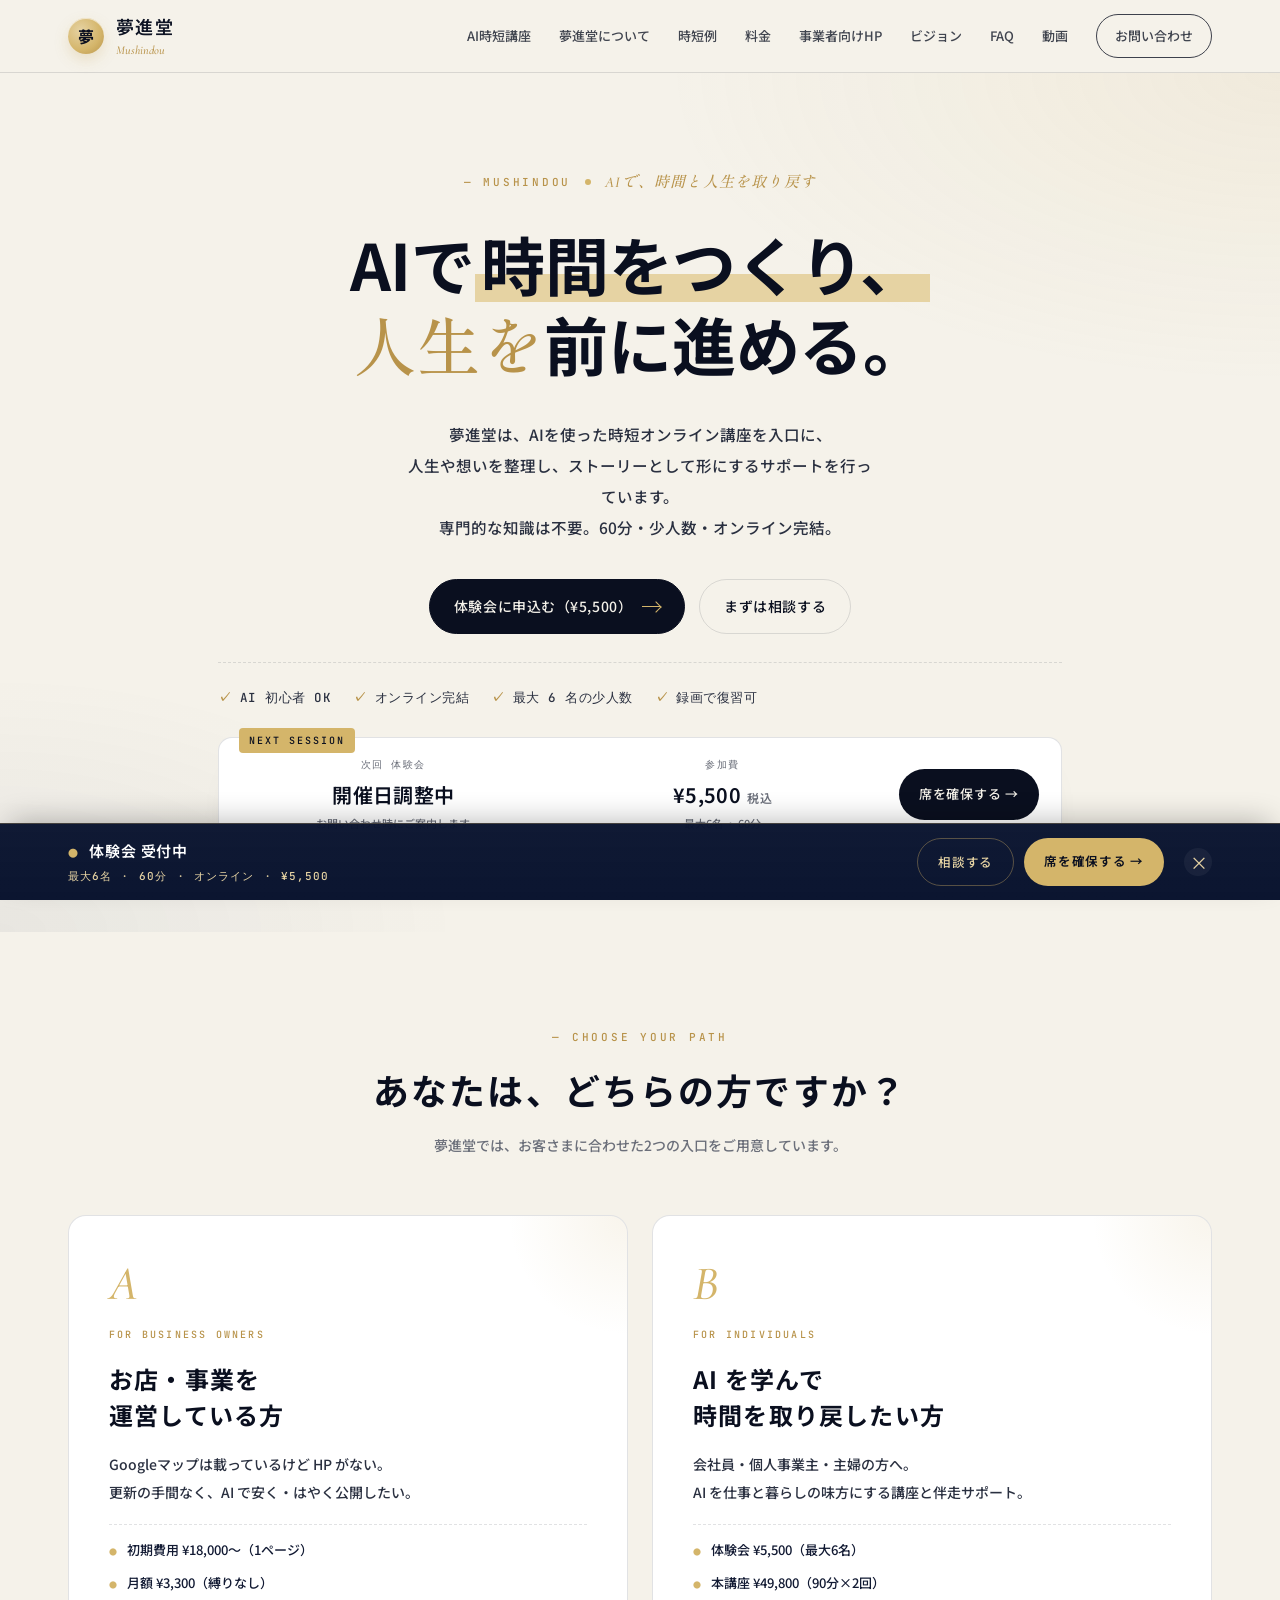
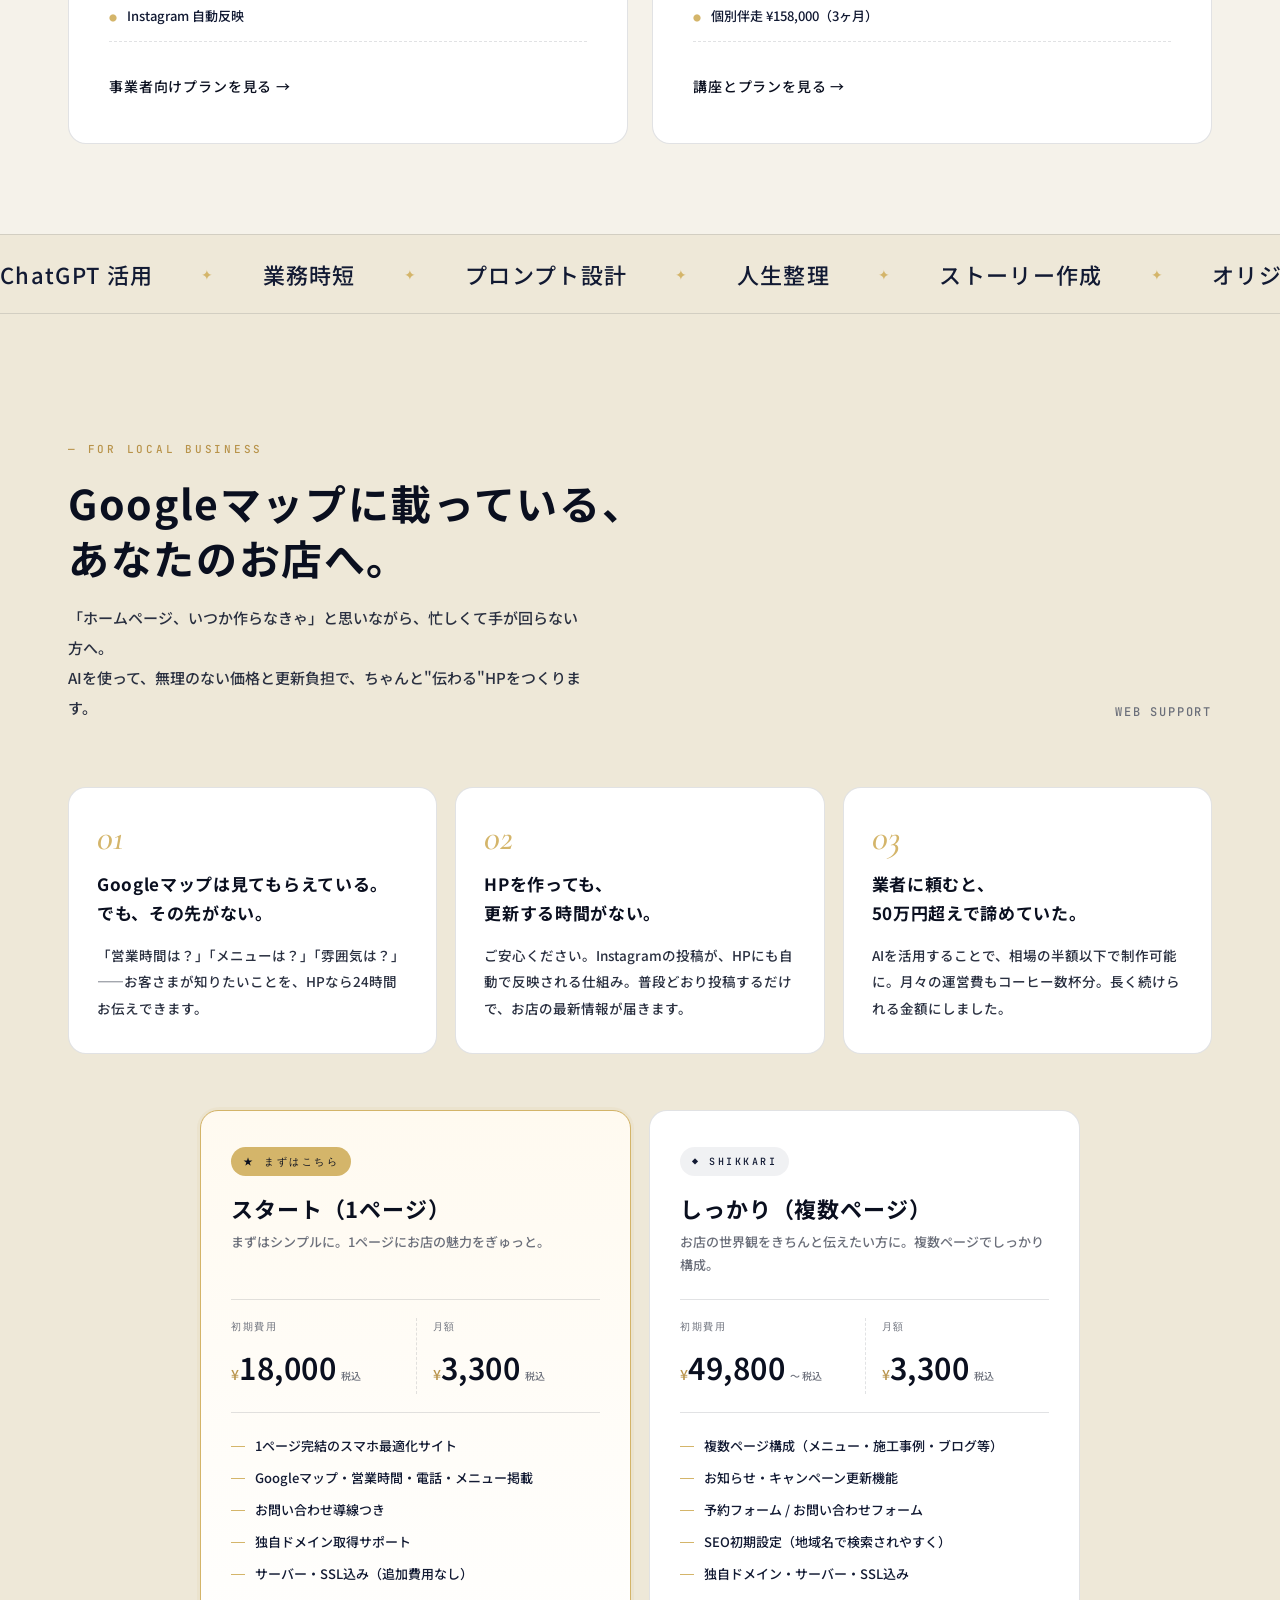
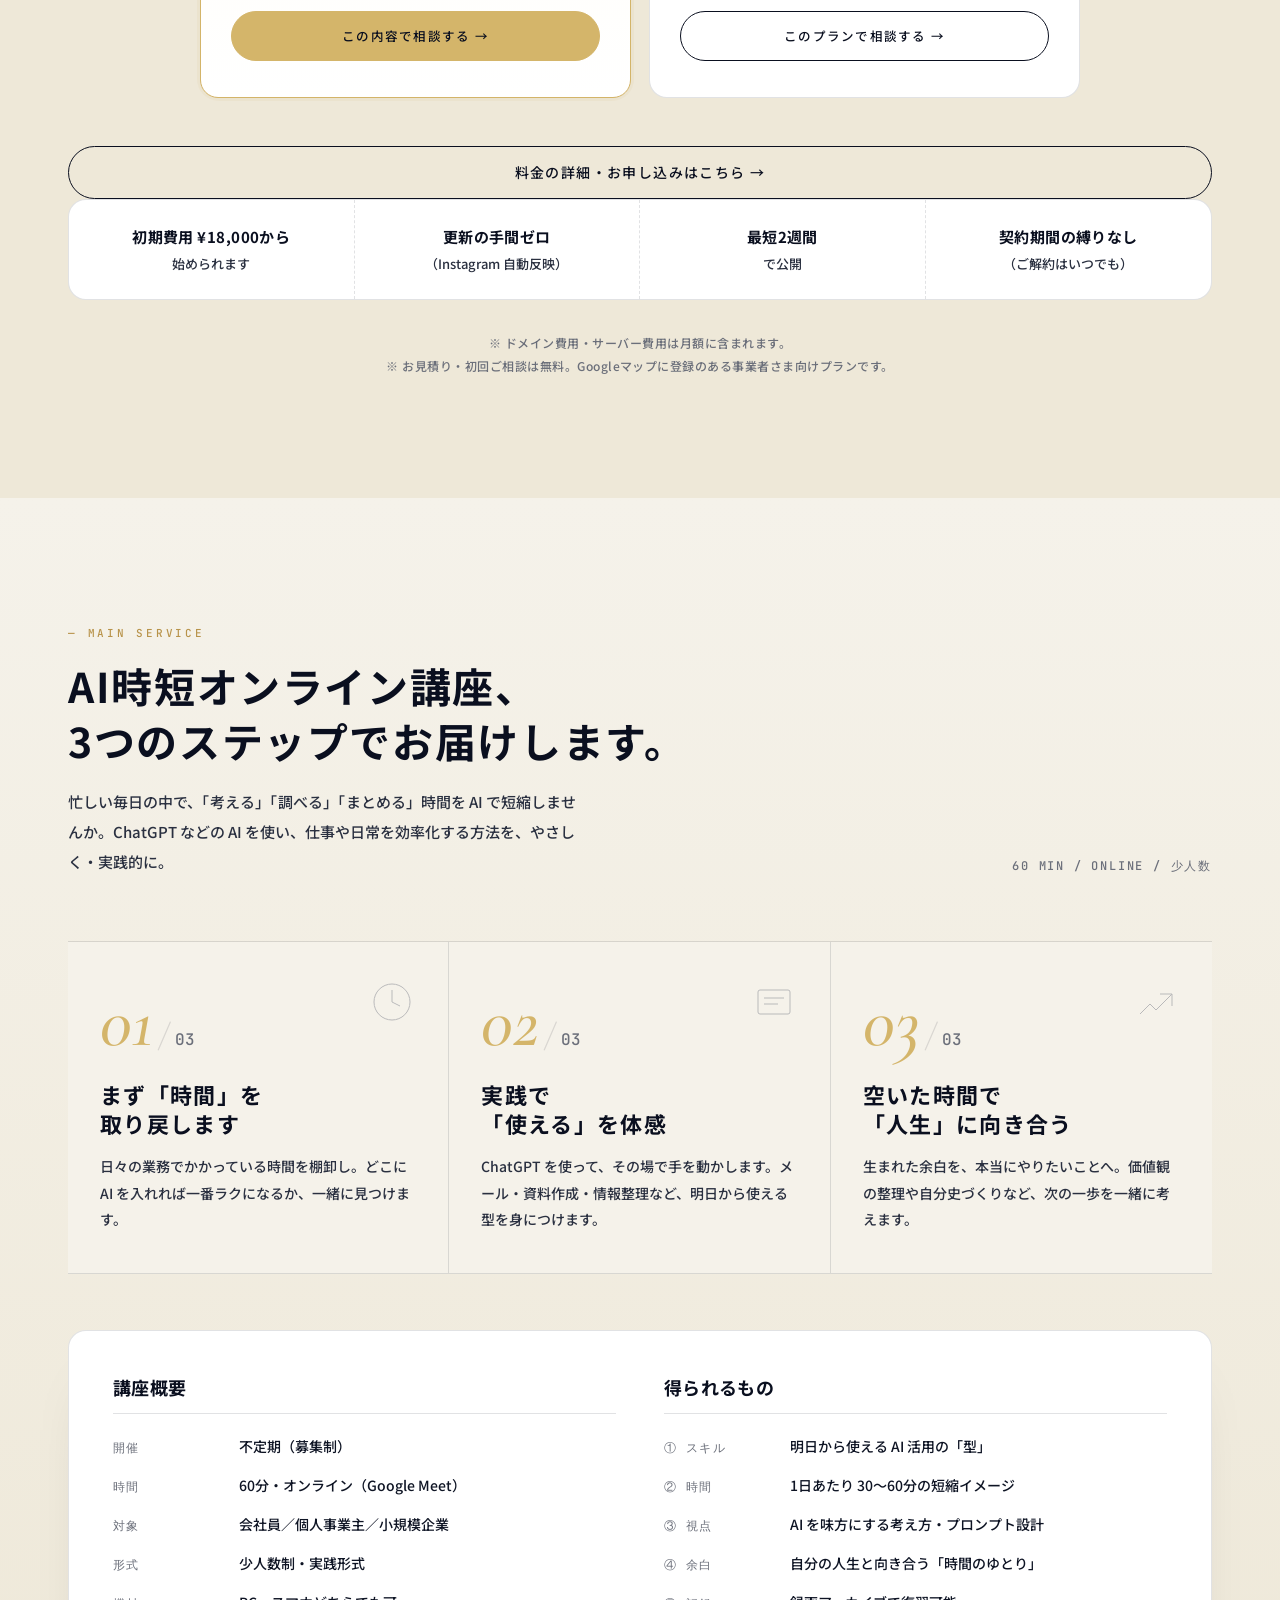
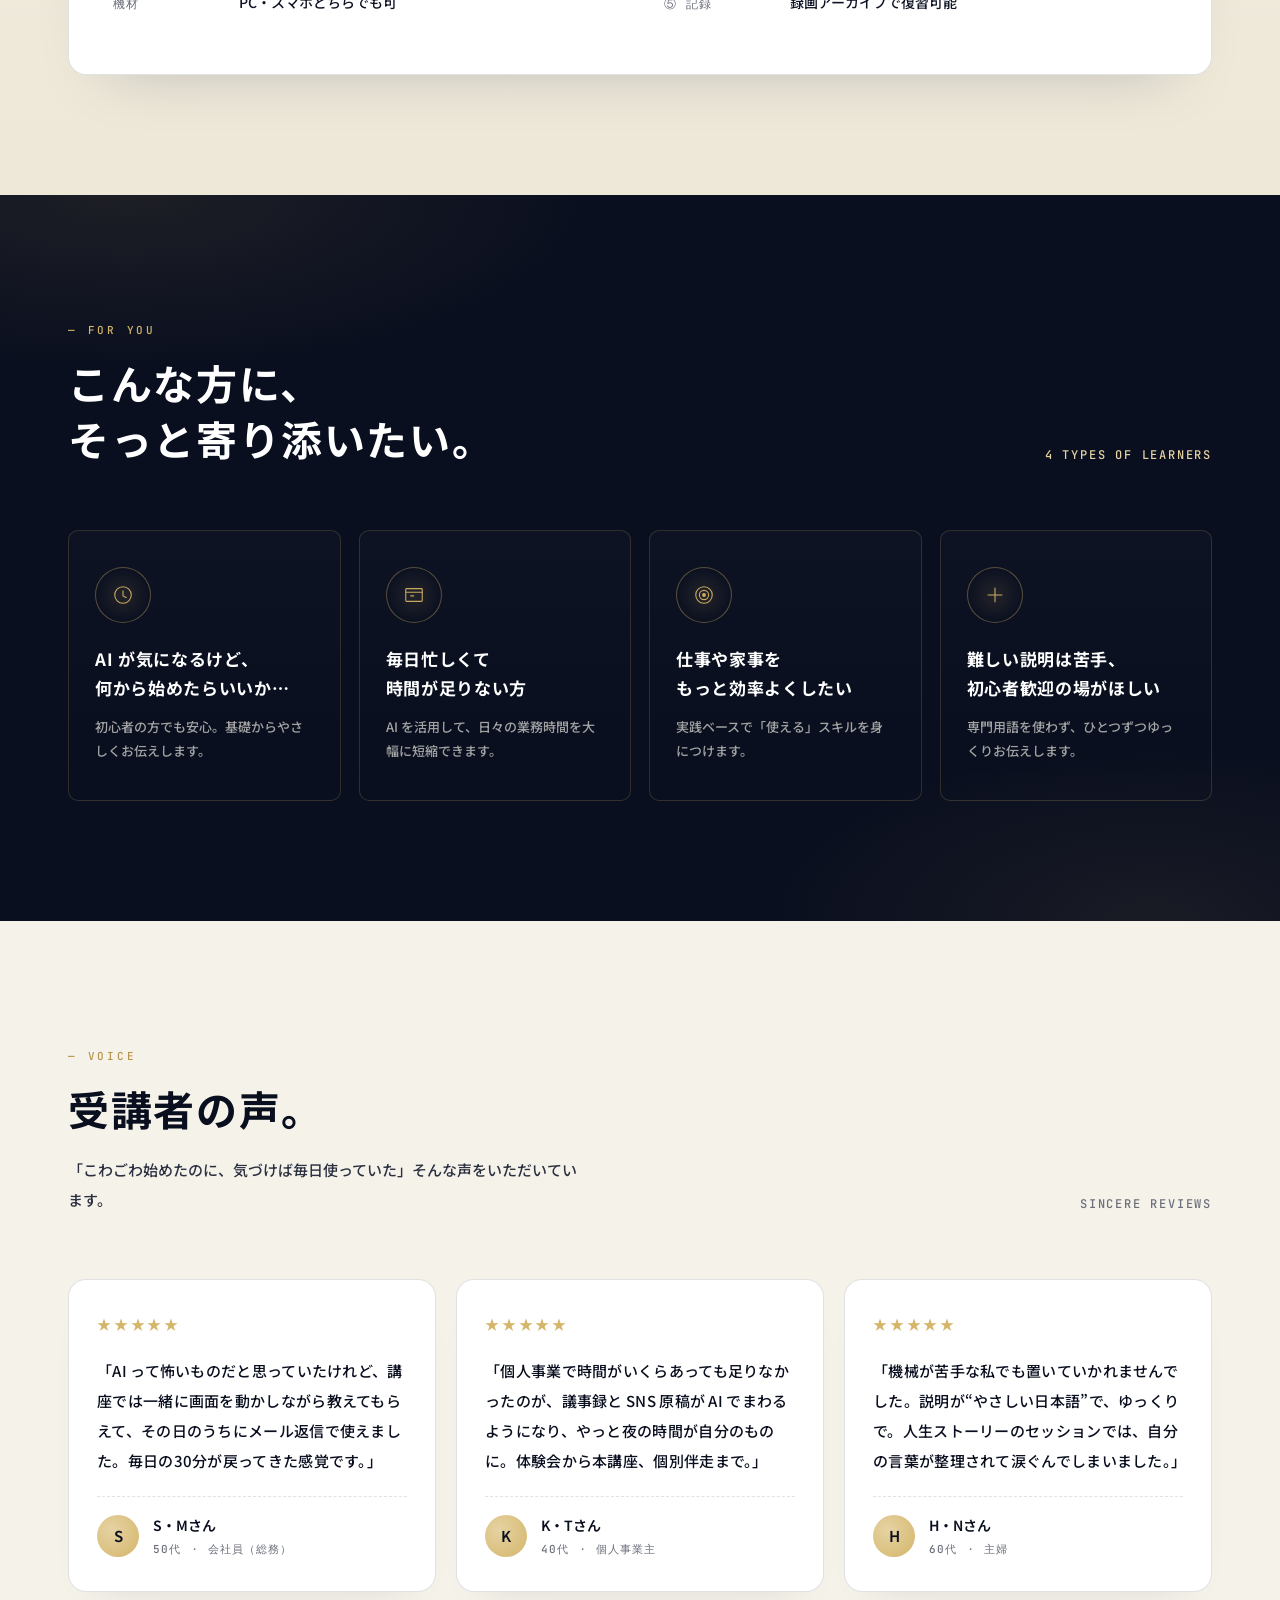
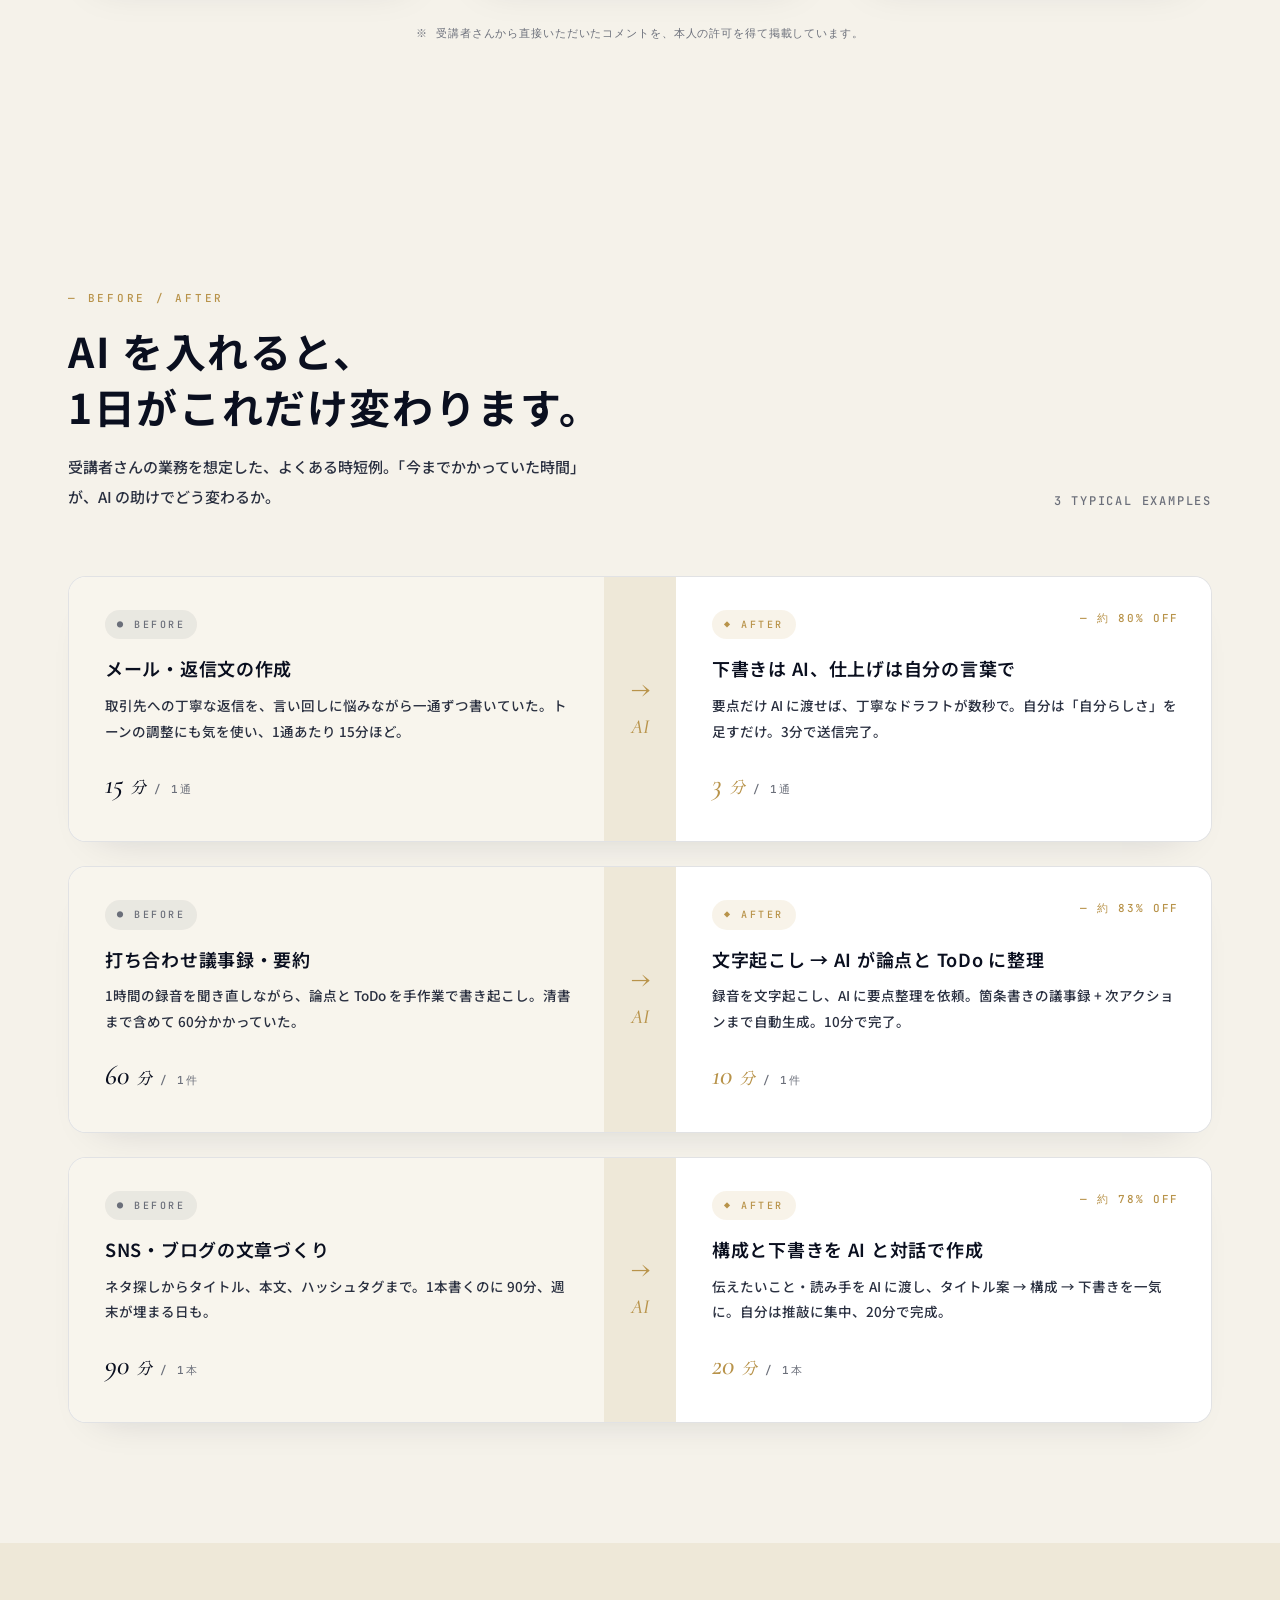
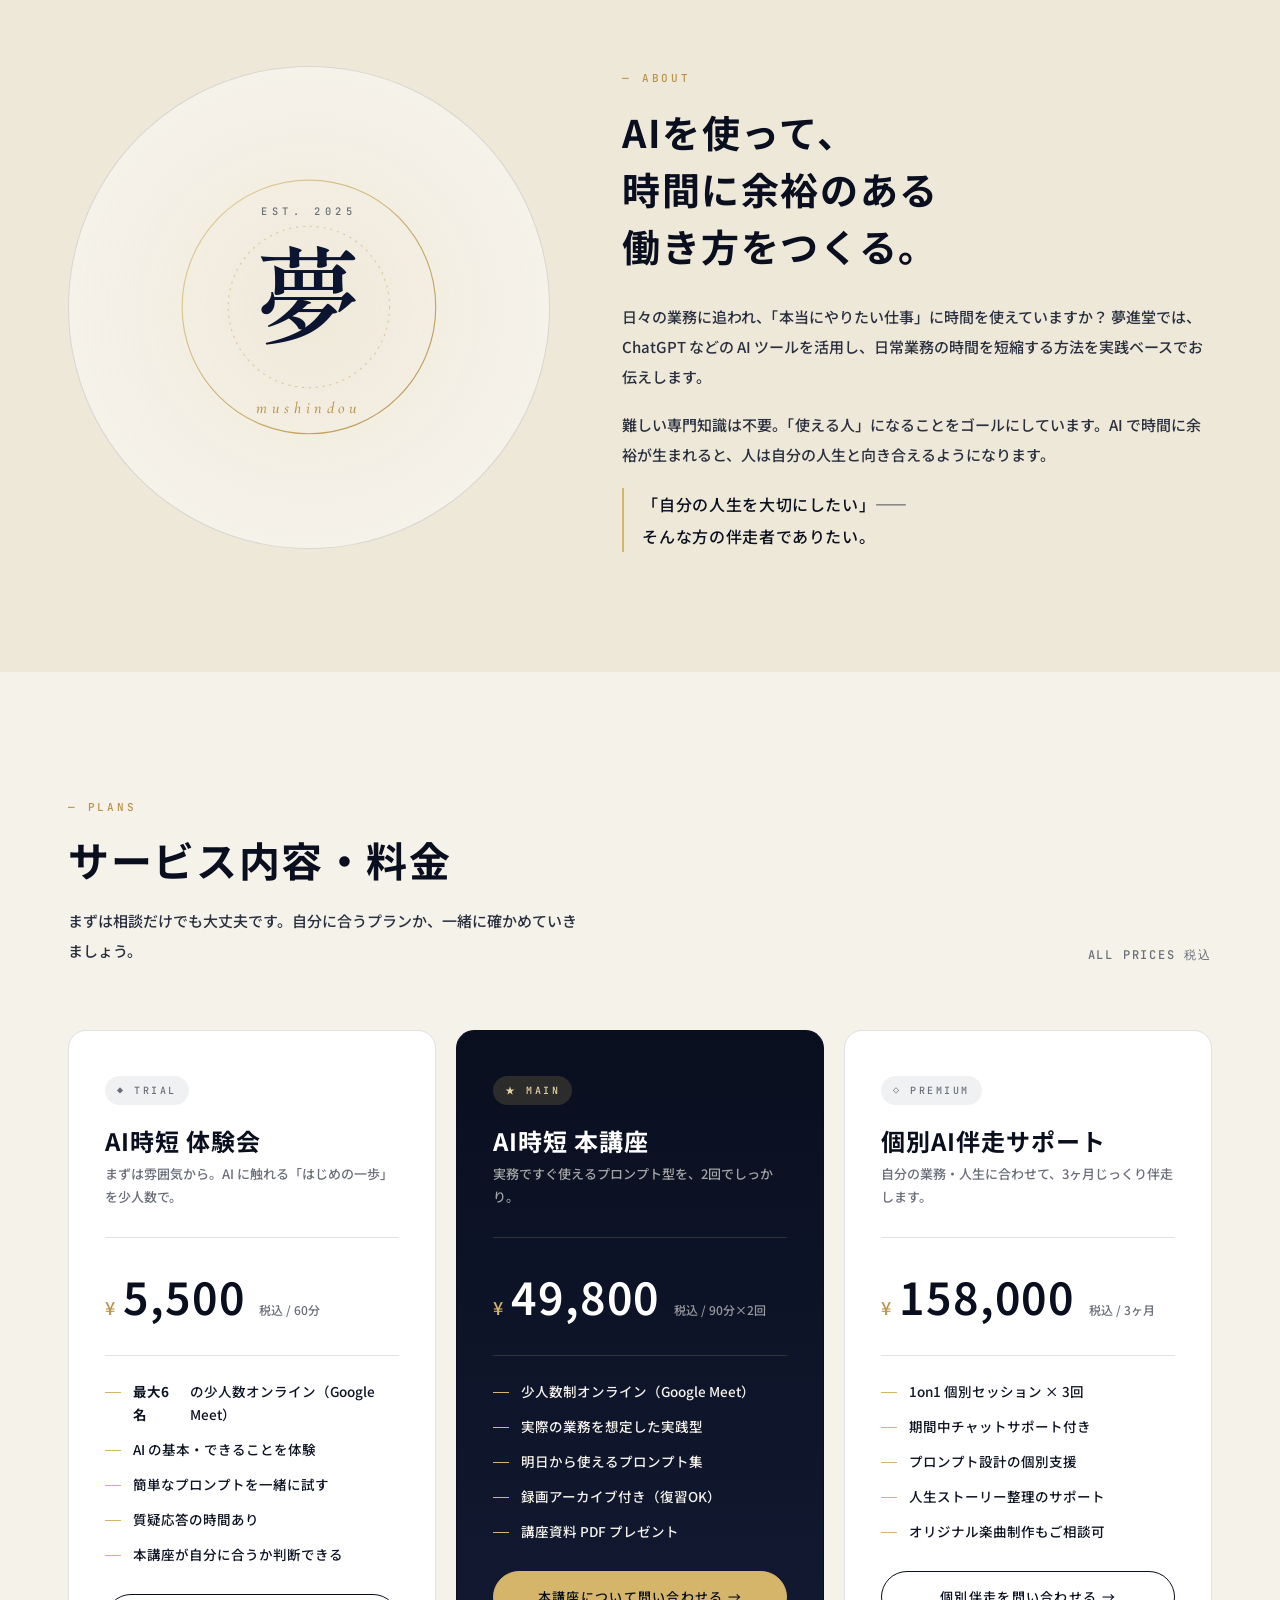
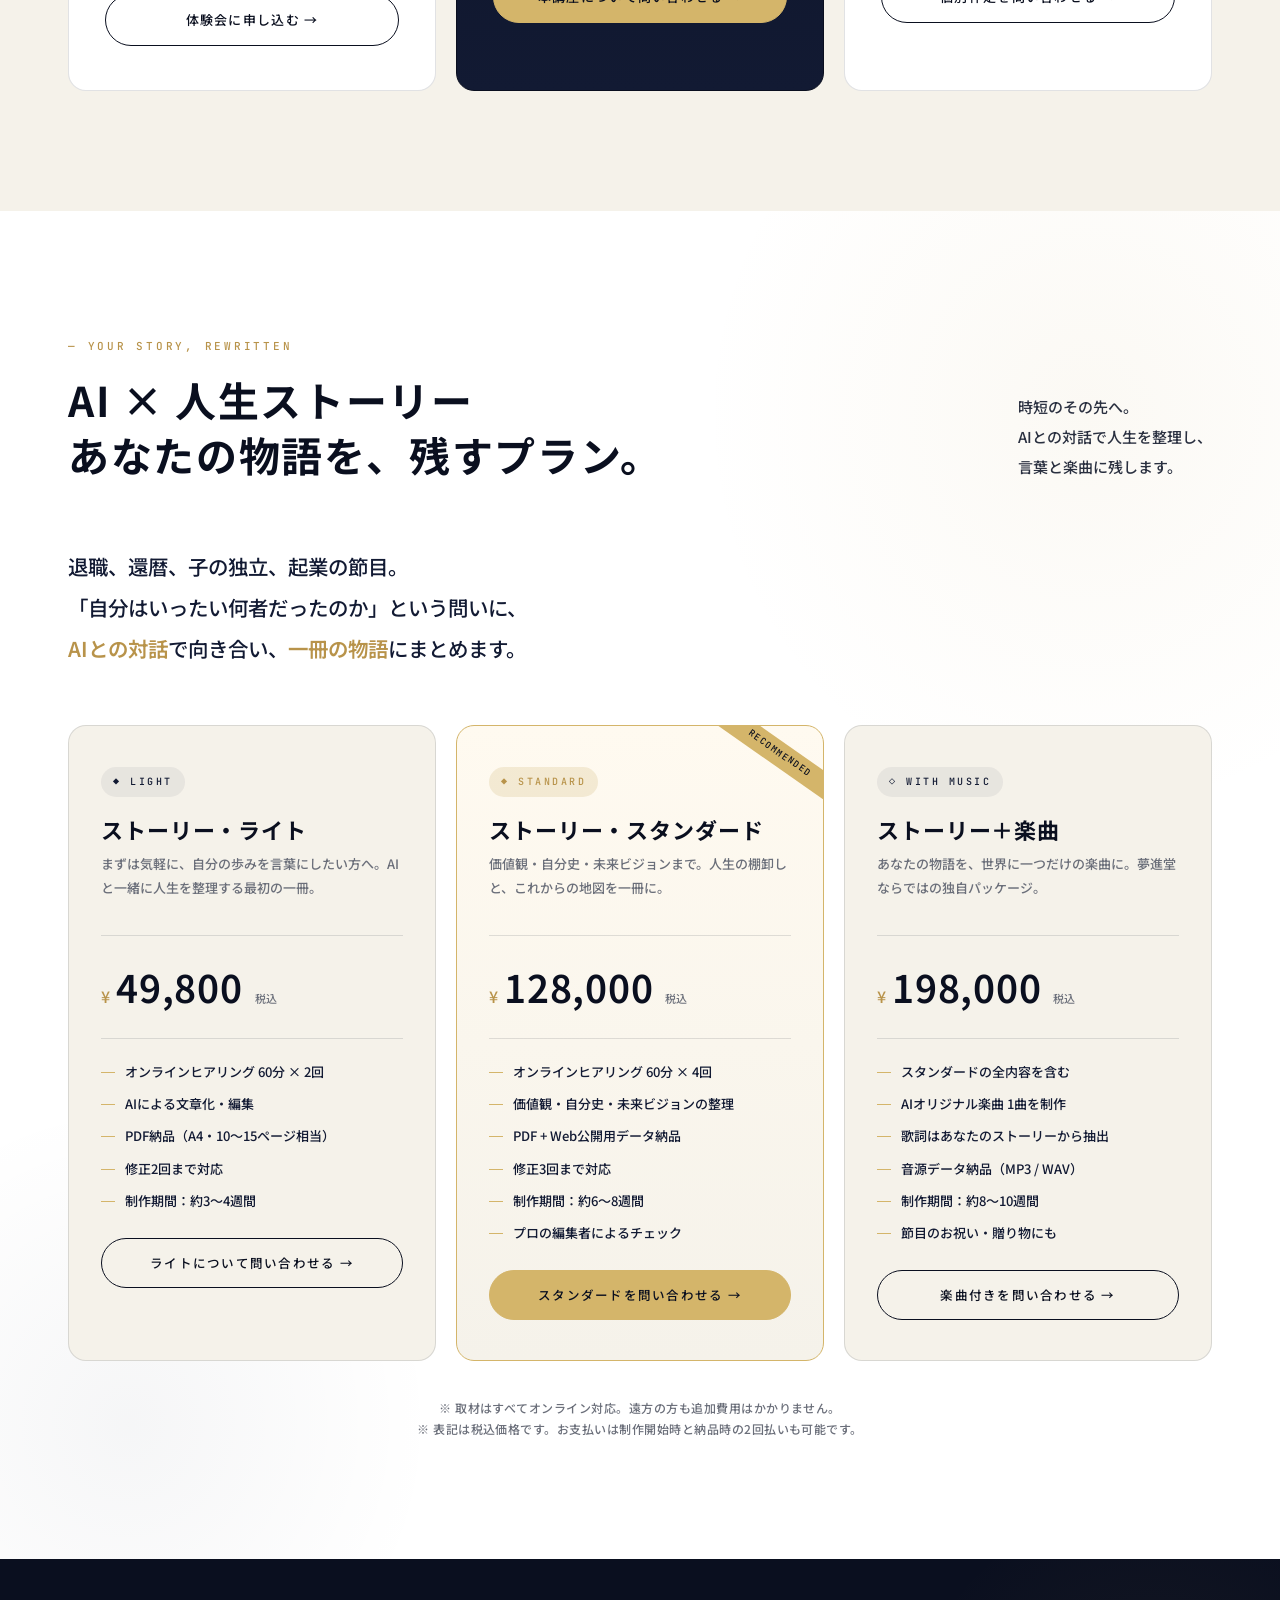
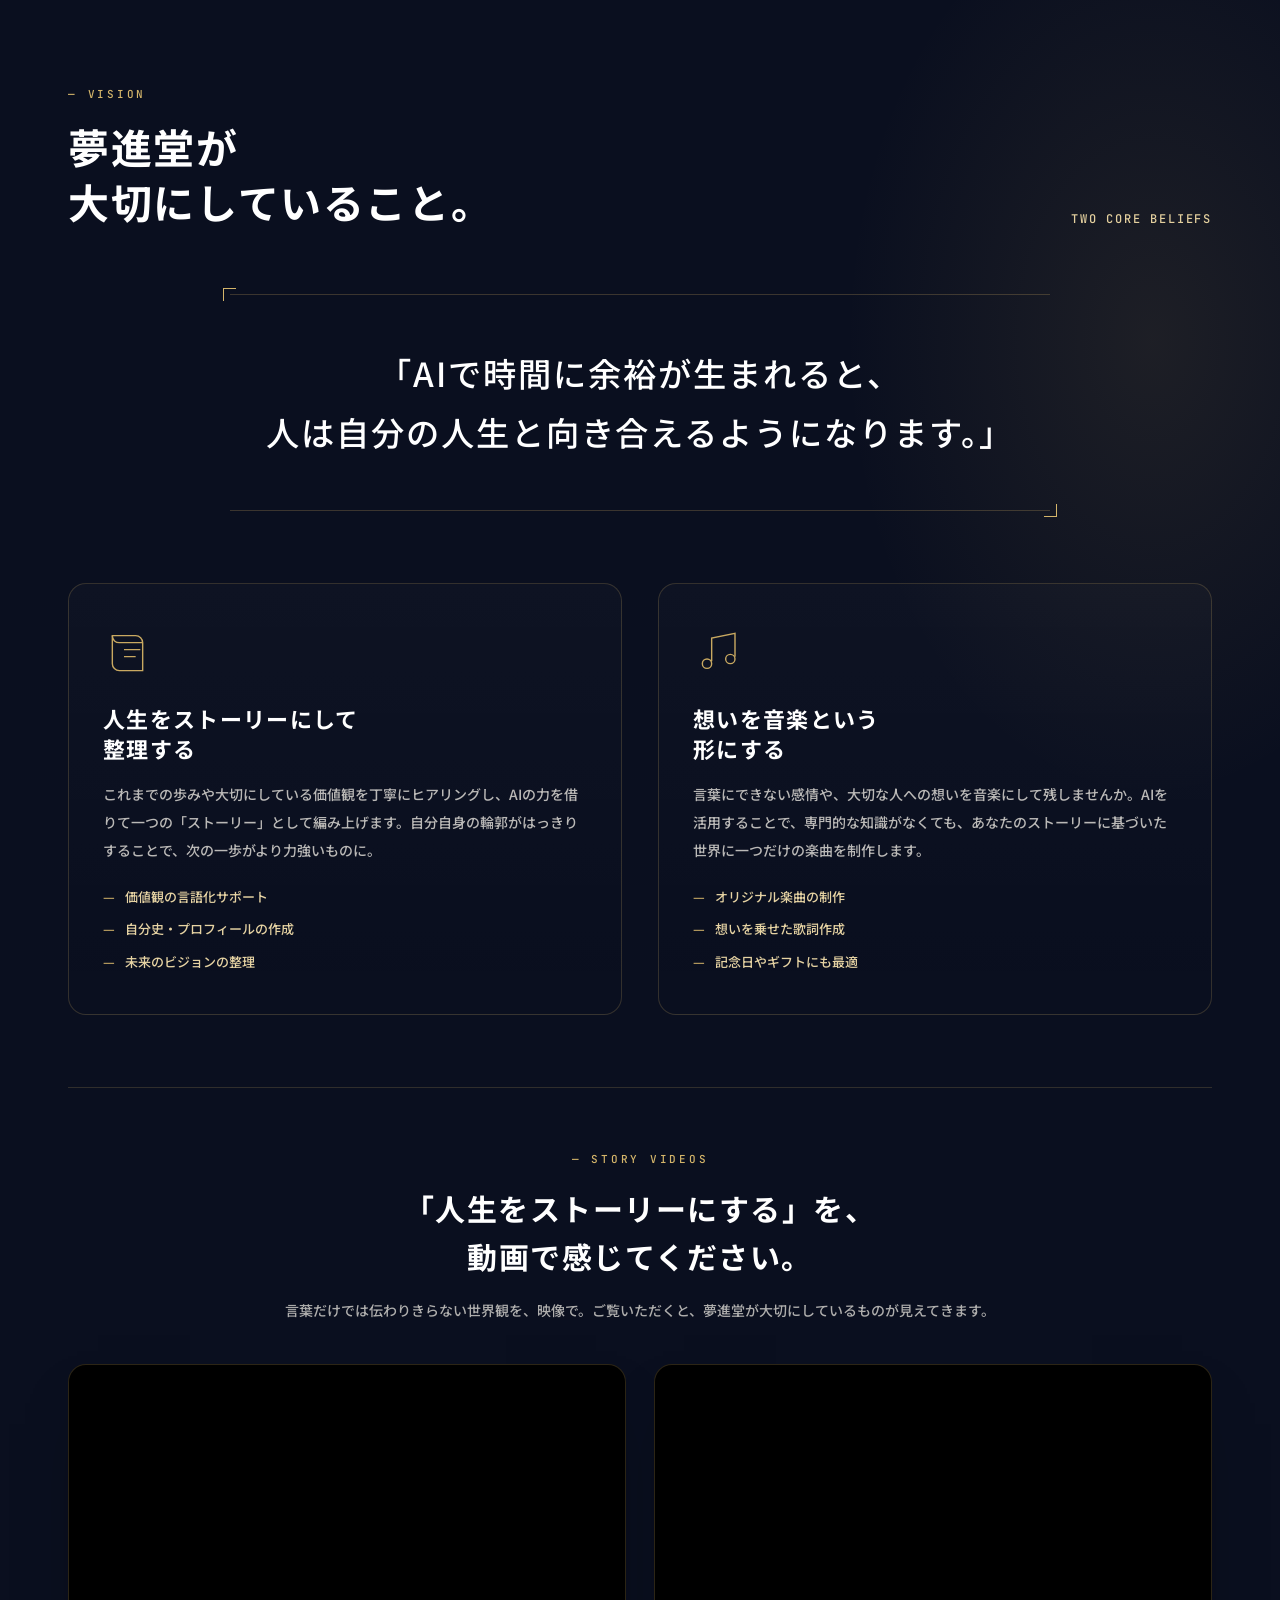
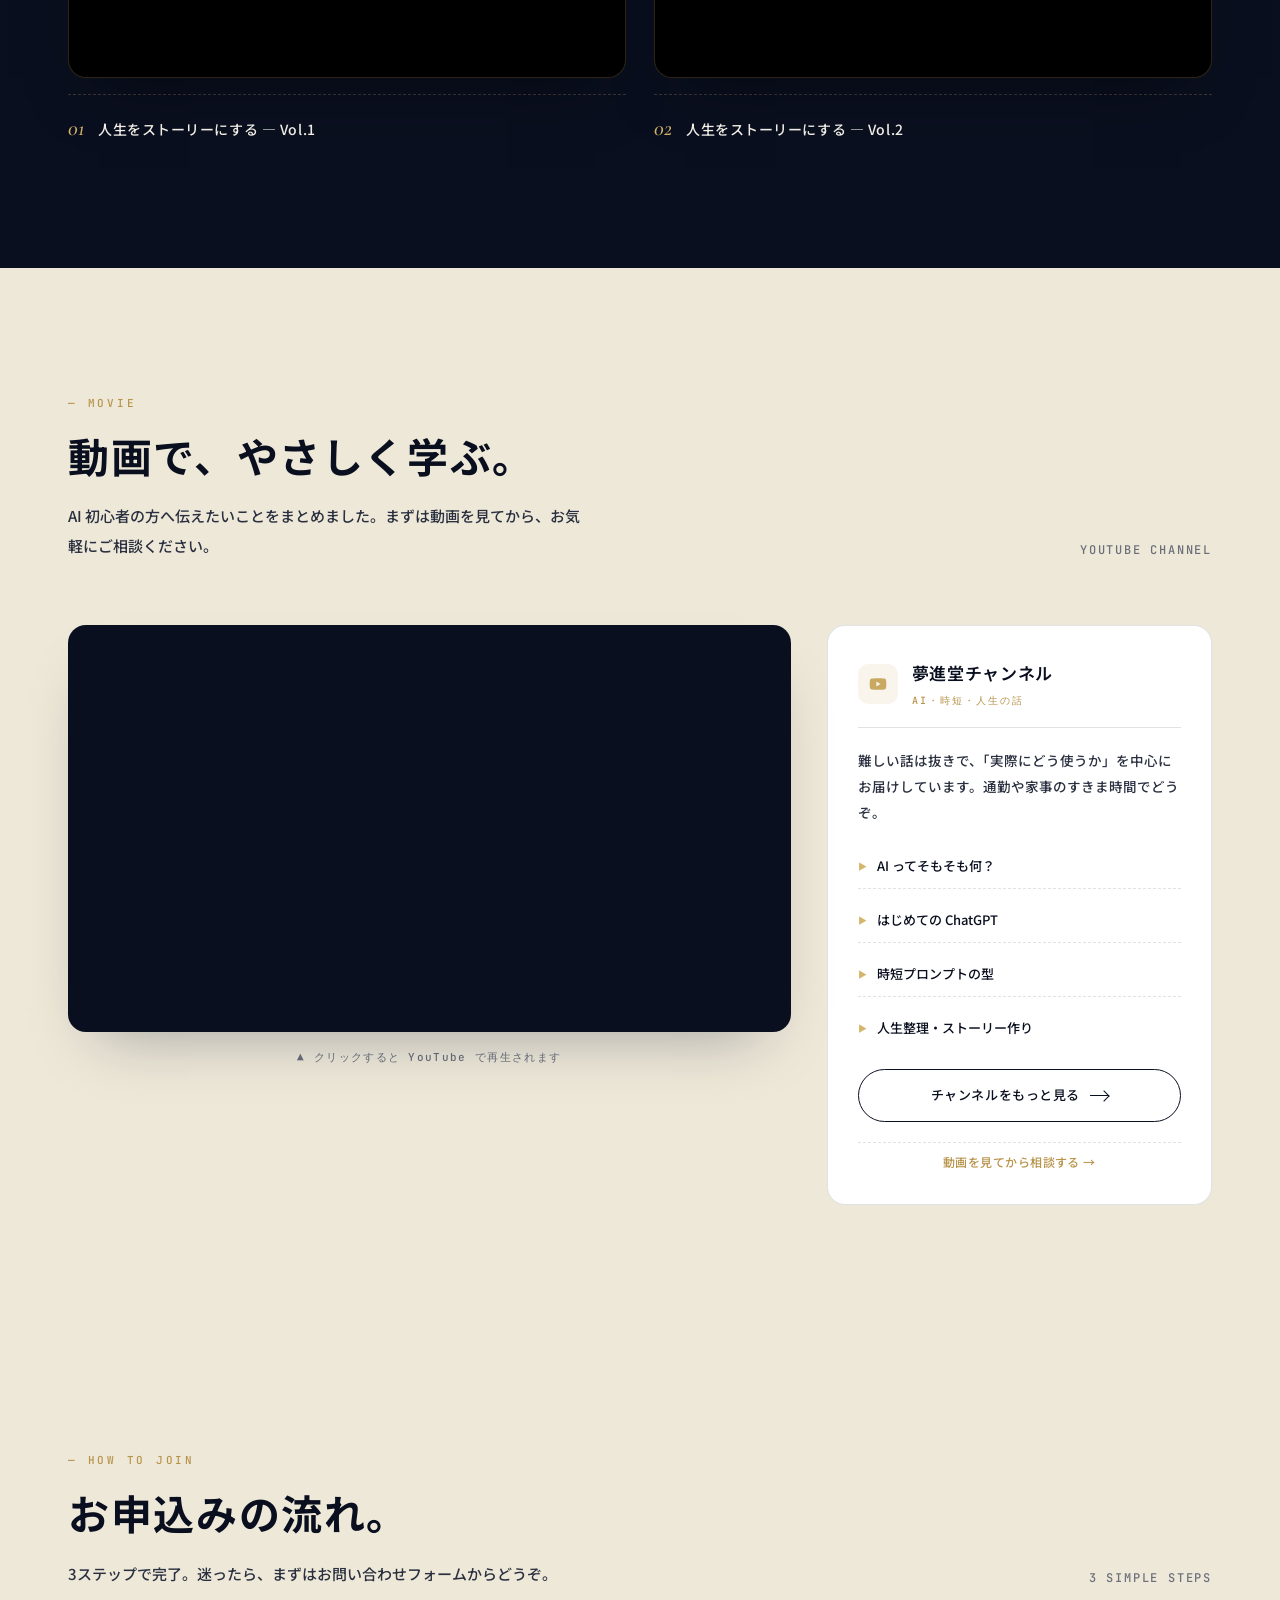
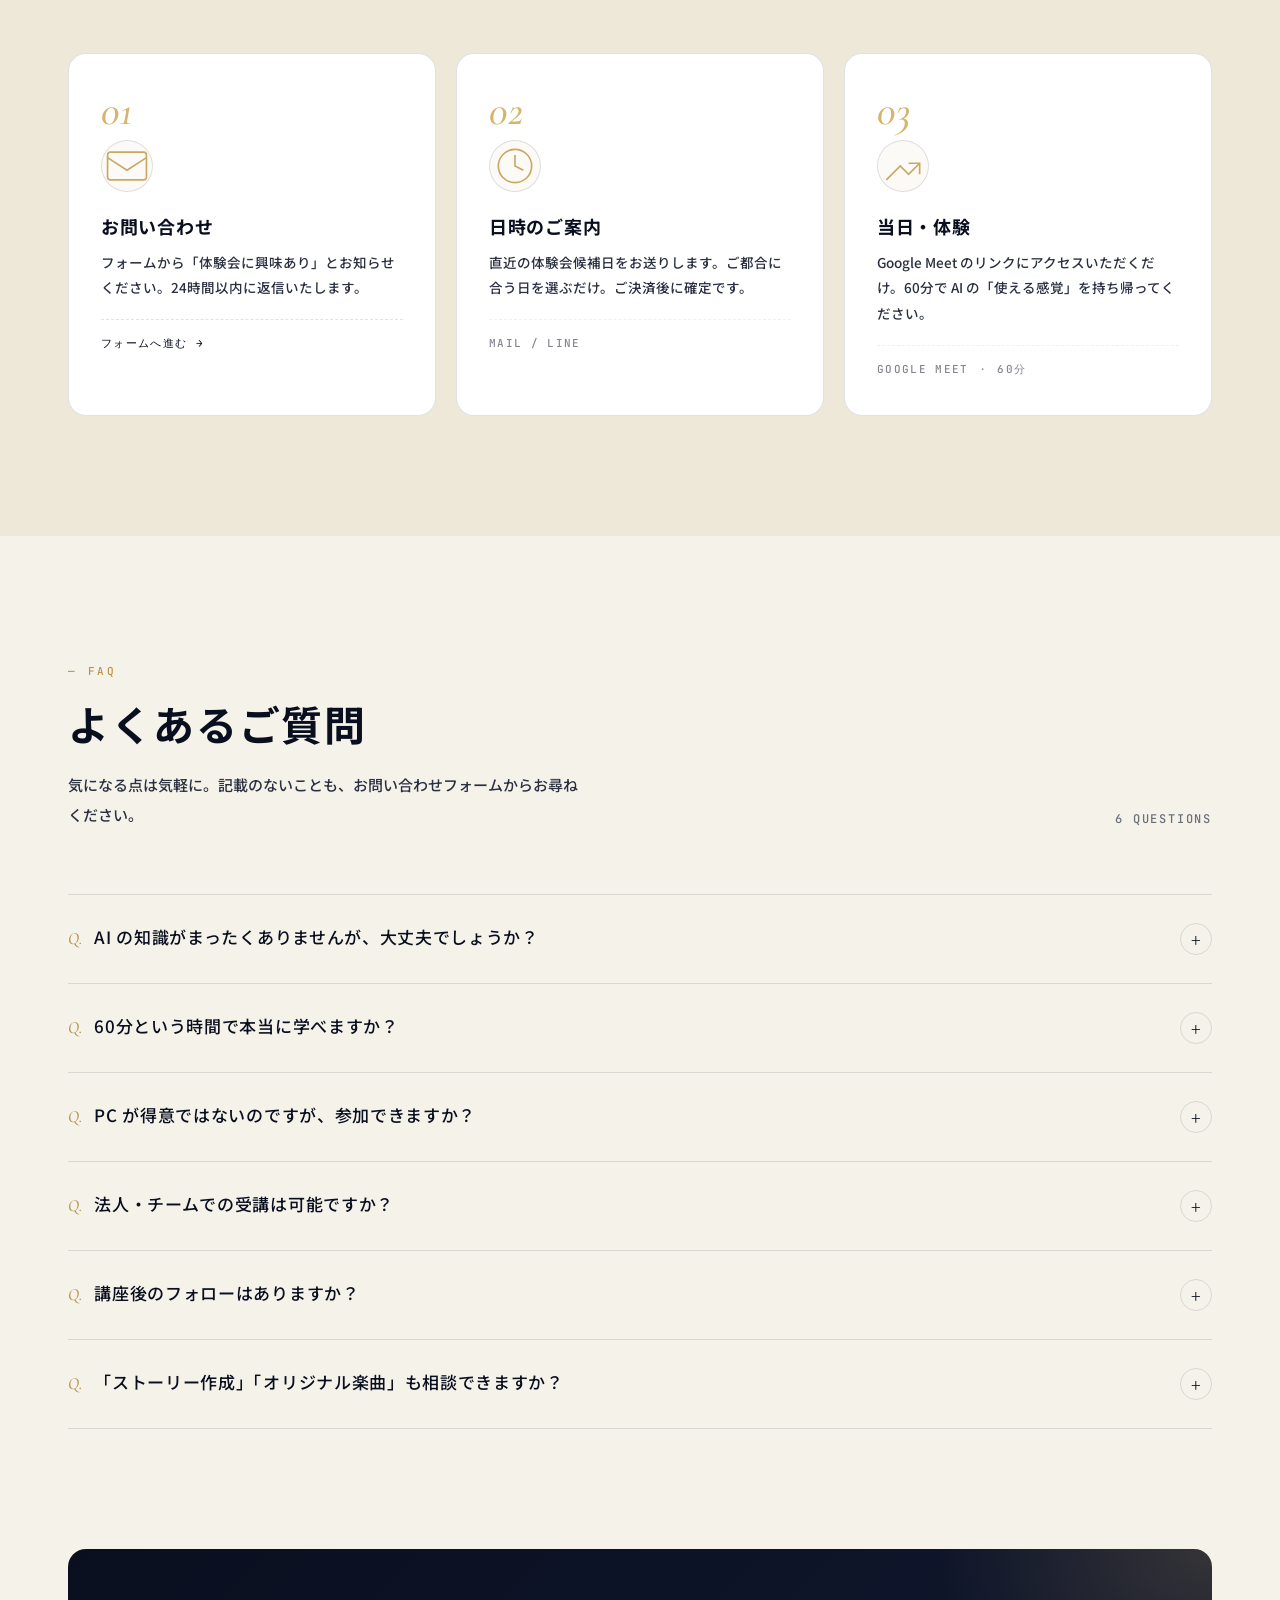
==== commit 1cfc2f59: "料金体系を2プラン構成に統一（スタート¥18,000/しっかり¥49,800〜・月額¥3,300税込）＋特商法ページ整合 Co-Authored-By: Claude Opus 4.8 (1M con" ====
--- a/index.html
+++ b/index.html
@@ -728,8 +728,8 @@
         <h3>お店・事業を<br/>運営している方</h3>
         <p>Googleマップは載っているけど HP がない。<br/>更新の手間なく、AI で安く・はやく公開したい。</p>
         <ul class="gw-bullets">
-          <li>初期費用 ¥49,800〜</li>
-          <li>月額 ¥3,300〜（縛りなし）</li>
+          <li>初期費用 ¥18,000〜（1ページ）</li>
+          <li>月額 ¥3,300（縛りなし）</li>
           <li>Instagram 自動反映</li>
         </ul>
         <span class="gw-cta">事業者向けプランを見る →</span>
@@ -839,14 +839,14 @@
 
     <!-- Plans -->
     <div class="biz-plans">
-      <div class="biz-plan">
-        <div class="bp-tag">◆ STARTER</div>
-        <h3>おてがる HP</h3>
+      <div class="biz-plan featured">
+        <div class="bp-tag">★ まずはこちら</div>
+        <h3>スタート（1ページ）</h3>
         <p class="bp-desc">まずはシンプルに。1ページにお店の魅力をぎゅっと。</p>
         <div class="bp-price-row">
           <div class="bp-price">
             <span class="bp-eyebrow">初期費用</span>
-            <div><span class="yen">¥</span><span class="num">49,800</span><span class="unit">税込</span></div>
+            <div><span class="yen">¥</span><span class="num">18,000</span><span class="unit">税込</span></div>
           </div>
           <div class="bp-price">
             <span class="bp-eyebrow">月額</span>
@@ -856,62 +856,45 @@
         <ul class="bp-feats">
           <li>1ページ完結のスマホ最適化サイト</li>
           <li>Googleマップ・営業時間・電話・メニュー掲載</li>
-          <li>Instagram の投稿を自動表示</li>
+          <li>お問い合わせ導線つき</li>
           <li>独自ドメイン取得サポート</li>
           <li>サーバー・SSL込み（追加費用なし）</li>
         </ul>
         <a href="#contact" class="bp-cta">この内容で相談する →</a>
       </div>
 
-      <div class="biz-plan featured">
-        <div class="bp-tag">★ POPULAR</div>
-        <h3>しっかり HP</h3>
-        <p class="bp-desc">お店の世界観をきちんと伝えたい方に。一番選ばれているプラン。</p>
+      <div class="biz-plan">
+        <div class="bp-tag">◆ SHIKKARI</div>
+        <h3>しっかり（複数ページ）</h3>
+        <p class="bp-desc">お店の世界観をきちんと伝えたい方に。複数ページでしっかり構成。</p>
         <div class="bp-price-row">
           <div class="bp-price">
             <span class="bp-eyebrow">初期費用</span>
-            <div><span class="yen">¥</span><span class="num">98,000</span><span class="unit">税込</span></div>
+            <div><span class="yen">¥</span><span class="num">49,800</span><span class="unit">〜 税込</span></div>
           </div>
           <div class="bp-price">
             <span class="bp-eyebrow">月額</span>
-            <div><span class="yen">¥</span><span class="num">5,500</span><span class="unit">税込</span></div>
+            <div><span class="yen">¥</span><span class="num">3,300</span><span class="unit">税込</span></div>
           </div>
         </div>
         <ul class="bp-feats">
-          <li>5ページ構成（トップ・メニュー・店舗紹介・お知らせ・お問い合わせ）</li>
+          <li>複数ページ構成（メニュー・施工事例・ブログ等）</li>
           <li>お知らせ・キャンペーン更新機能</li>
           <li>予約フォーム / お問い合わせフォーム</li>
-          <li>Instagram 連携・写真ギャラリー</li>
           <li>SEO初期設定（地域名で検索されやすく）</li>
           <li>独自ドメイン・サーバー・SSL込み</li>
         </ul>
         <a href="#contact" class="bp-cta">このプランで相談する →</a>
       </div>
-
-      <div class="biz-plan">
-        <div class="bp-tag">＋ OPTION</div>
-        <h3>おまかせ運営プラス</h3>
-        <p class="bp-desc">「更新までやってほしい」方へ。月額にプラスするオプション。</p>
-        <div class="bp-price-row">
-          <div class="bp-price" style="grid-column:1 / -1">
-            <span class="bp-eyebrow">月額（プランに追加）</span>
-            <div><span class="yen">+ ¥</span><span class="num">3,300</span><span class="unit">税込 / 月</span></div>
-          </div>
-        </div>
-        <ul class="bp-feats">
-          <li>月1回の電話・LINEヒアリング</li>
-          <li>季節キャンペーン・お知らせの代理投稿</li>
-          <li>写真の差替え・簡易レタッチ</li>
-          <li>AI を使った文章作成サポート</li>
-          <li>アクセス状況の簡易レポート</li>
-        </ul>
-        <a href="#contact" class="bp-cta">追加について相談する →</a>
-      </div>
-    </div>
+    </div>
+
+    <p style="text-align:center;margin-top:28px">
+      <a href="pricing.html" class="bp-cta" style="font-size:14px">料金の詳細・お申し込みはこちら →</a>
+    </p>
 
     <!-- Reassurance bar -->
     <div class="biz-reassure">
-      <div class="br-item"><strong>初期費用 5万円から</strong>始められます</div>
+      <div class="br-item"><strong>初期費用 ¥18,000から</strong>始められます</div>
       <div class="br-item"><strong>更新の手間ゼロ</strong>（Instagram 自動反映）</div>
       <div class="br-item"><strong>最短2週間</strong>で公開</div>
       <div class="br-item"><strong>契約期間の縛りなし</strong>（ご解約はいつでも）</div>
@@ -930,7 +913,7 @@
 .bw-card h3{font-family:var(--font-serif);font-size:17px;color:var(--navy-900);line-height:1.7;letter-spacing:.04em;margin-bottom:14px;font-weight:600}
 .bw-card p{font-size:13.5px;color:#2A3040;line-height:1.95}
 
-.biz-plans{display:grid;grid-template-columns:repeat(3,1fr);gap:18px;margin-bottom:48px}
+.biz-plans{display:grid;grid-template-columns:repeat(2,1fr);gap:18px;margin-bottom:48px;max-width:880px;margin-left:auto;margin-right:auto}
 @media (max-width:980px){ .biz-plans{grid-template-columns:1fr} }
 .biz-plan{background:#fff;border:1px solid var(--line);border-radius:var(--r-lg);padding:36px 30px;display:flex;flex-direction:column;transition:.3s;position:relative}
 .biz-plan:hover{transform:translateY(-4px);box-shadow:0 30px 60px -40px rgba(11,21,48,.2)}
@@ -1740,7 +1723,7 @@
       <div>
         <h5>SOCIAL</h5>
         <ul>
-          <li><a href="https://www.youtube.com/channel/UCB_bfJJPEY4ZOZPCMH0v8Tw" target="_blank" rel="noopener">YouTube</a></li>
+          <li><a href="https://www.youtube.com/@mushindou_cats" target="_blank" rel="noopener noreferrer">YouTube</a></li>
           <li><a href="https://www.instagram.com/hrkz1981_mushindou/" target="_blank" rel="noopener">Instagram</a></li>
         </ul>
       </div>
@@ -1803,8 +1786,11 @@
   .sb-btn.ghost{display:none}
   .sb-title{font-size:13px}
 }
-/* push footer so bar doesn't overlap forever */
-body{padding-bottom:80px}
+/* push footer so the fixed sticky CTA bar never overlaps footer links */
+body{padding-bottom:140px}
+@media (max-width:640px){ body{padding-bottom:120px} }
+/* safety: if the bar is dismissed it must not keep capturing clicks */
+.stickybar.hidden{pointer-events:none}
 </style>
 
 <!-- ============= TWEAKS PANEL ============= -->
